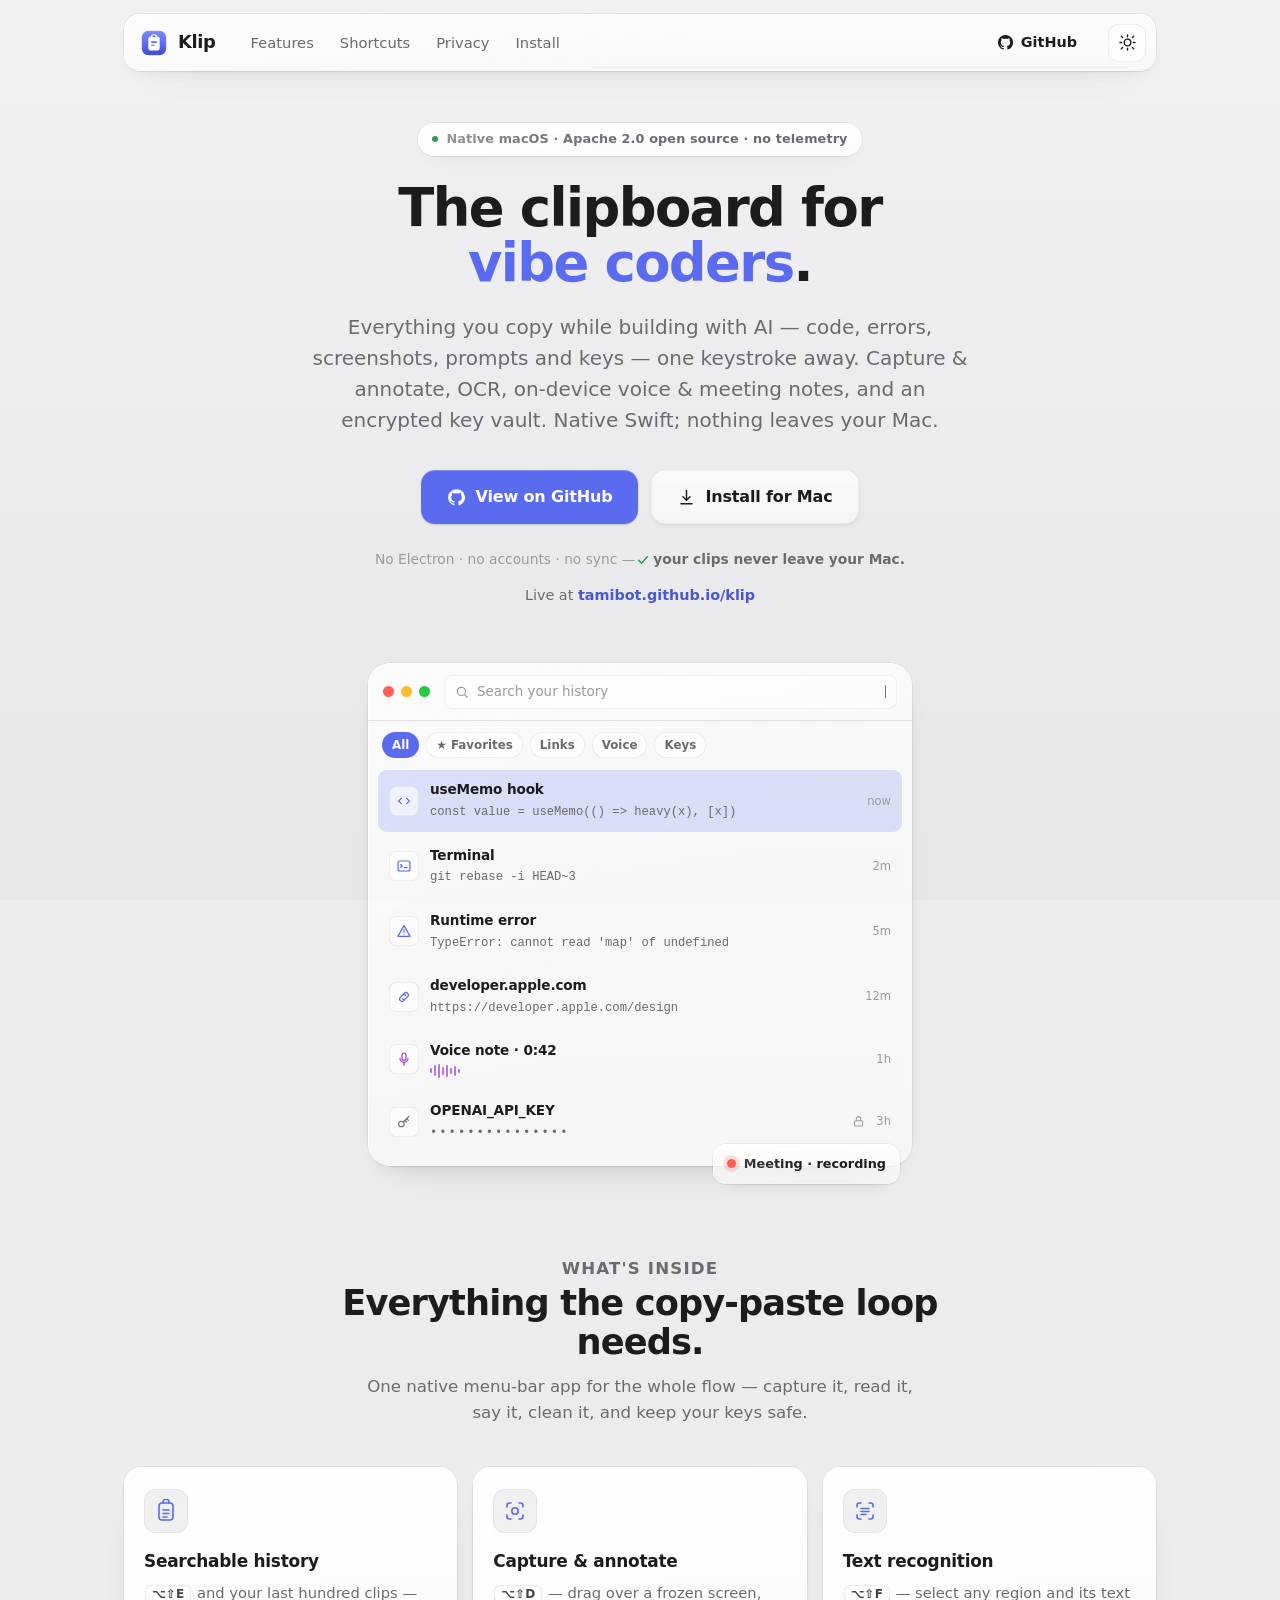
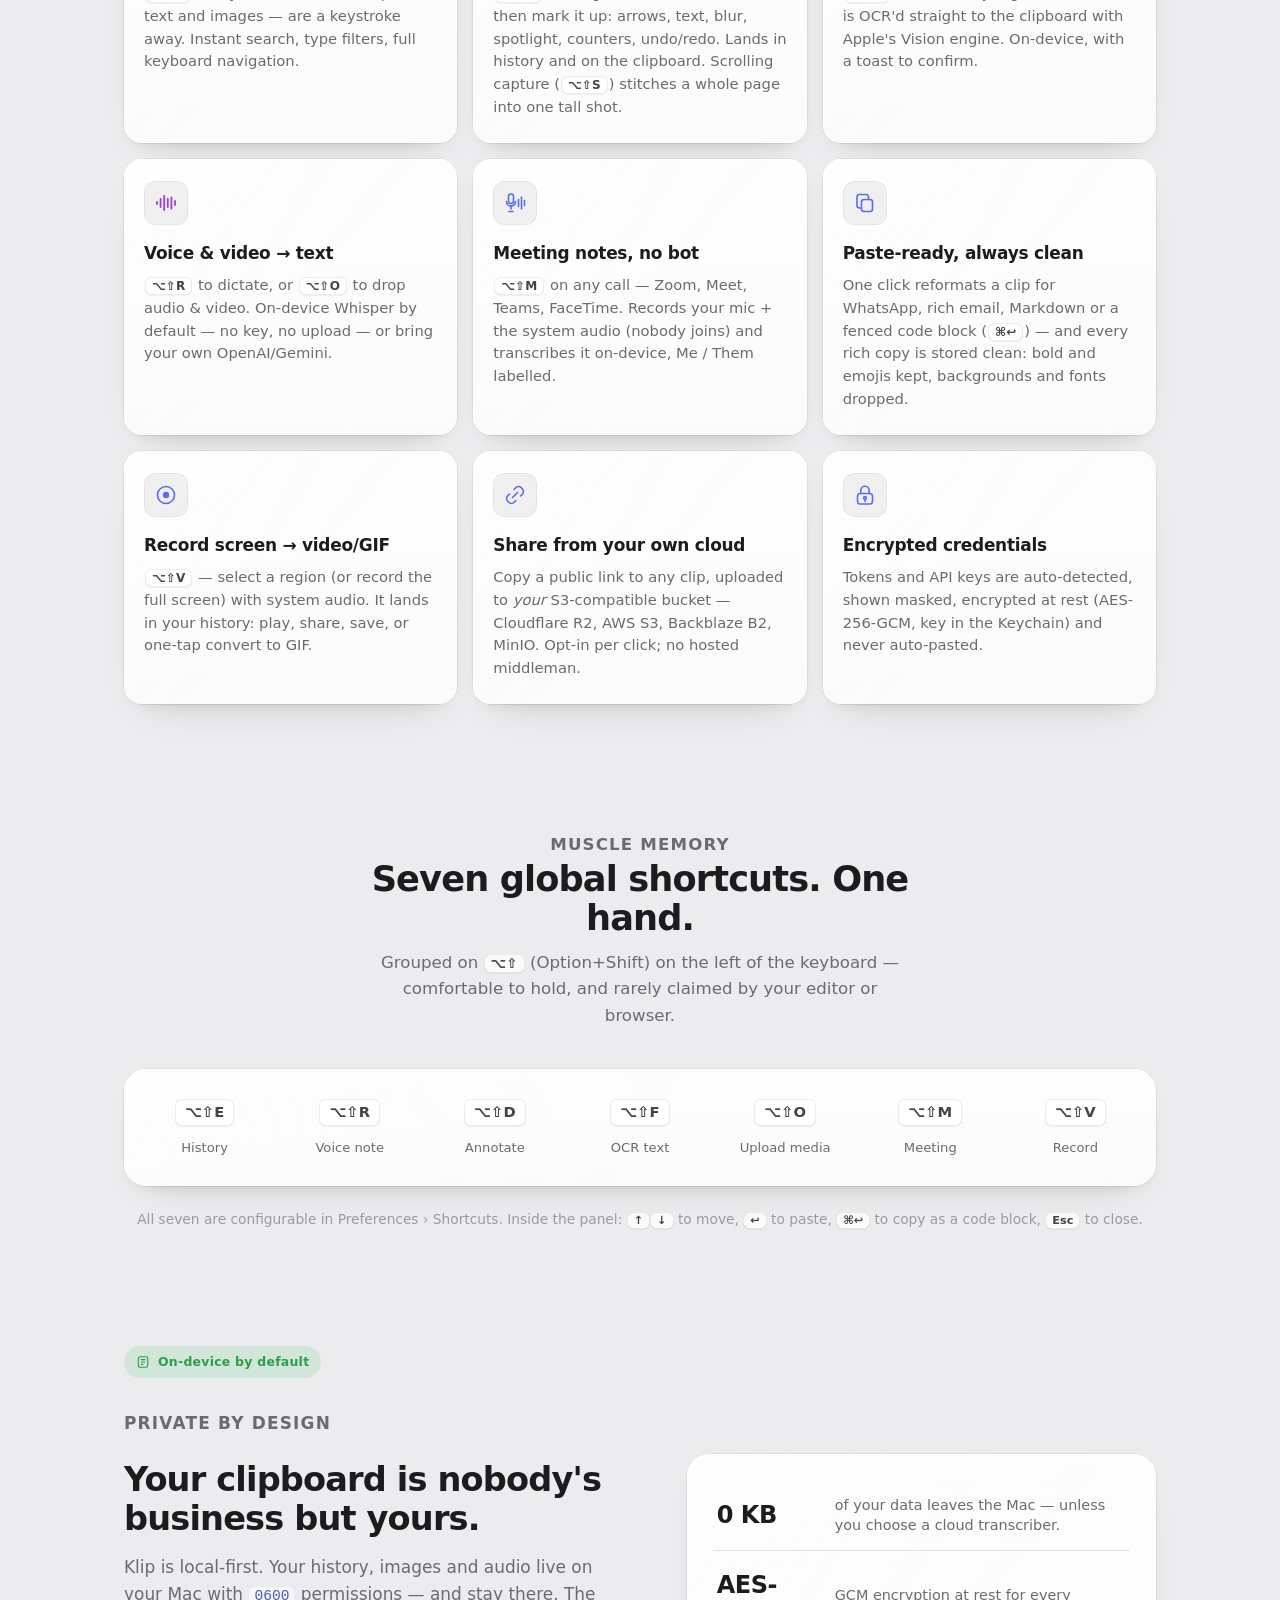
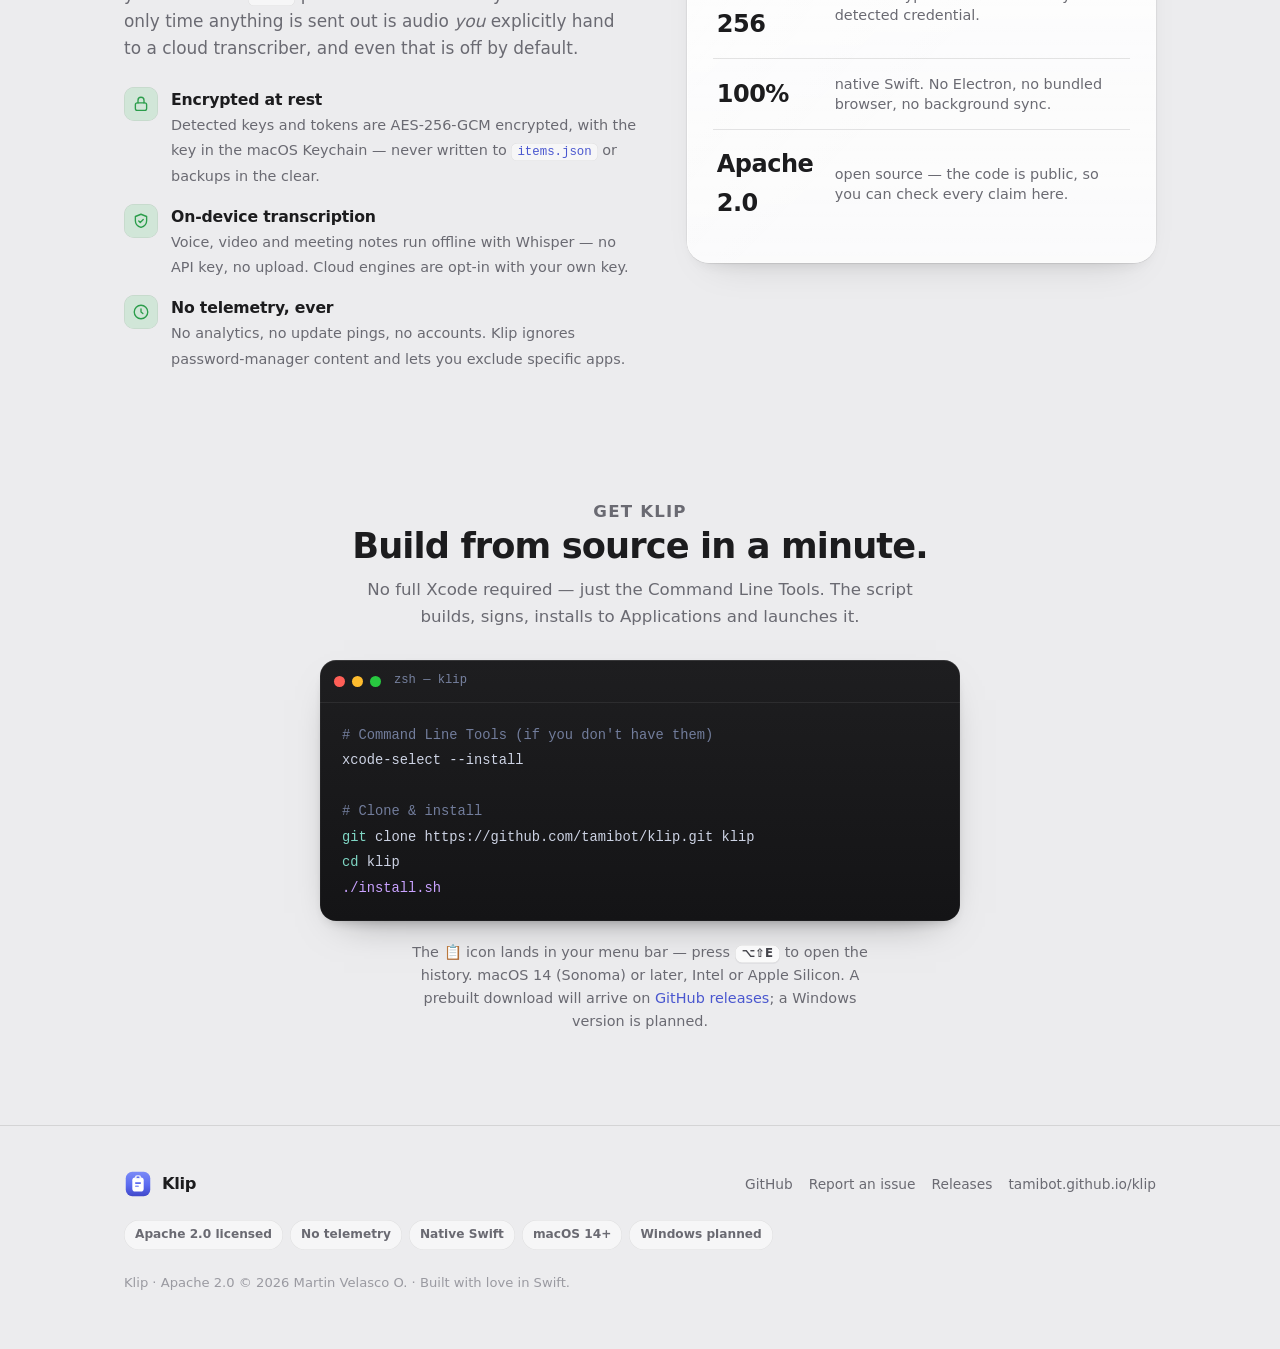
==== docs/index.html @ 6e966808 "feat(capture): recordings live in history with system audio, full-screen mode, scrolling capture, sh" ====
<!doctype html>
<html lang="en">
<head>
<meta charset="utf-8">
<meta name="viewport" content="width=device-width, initial-scale=1">
<script>document.documentElement.classList.add('js')</script>
<title>Klip — clipboard manager for vibe coders</title>
<meta name="description" content="Klip is a tiny, fast, native Mac clipboard manager with screen capture + annotation, OCR, on-device voice & meeting notes, and an encrypted credential vault. Free & open source. Nothing leaves your Mac.">
<link rel="canonical" href="https://tamibot.github.io/klip/">
<meta name="theme-color" content="#f4f5fb" media="(prefers-color-scheme: light)">
<meta name="theme-color" content="#0a0c12" media="(prefers-color-scheme: dark)">
<meta name="color-scheme" content="light dark">
<meta property="og:title" content="Klip — clipboard manager for vibe coders">
<meta property="og:description" content="A tiny, fast, native Mac clipboard manager with capture + annotation, OCR, on-device voice & meeting notes, and encrypted credentials. Free & open source.">
<meta property="og:type" content="website">
<meta property="og:url" content="https://tamibot.github.io/klip/">
<meta property="og:image" content="https://tamibot.github.io/klip/og.png">
<meta property="og:image:width" content="1200">
<meta property="og:image:height" content="630">
<meta name="twitter:card" content="summary_large_image">
<meta name="twitter:title" content="Klip — clipboard manager for vibe coders">
<meta name="twitter:description" content="A tiny, fast, native Mac clipboard manager with capture + annotation, OCR, on-device voice & meeting notes, and encrypted credentials. Free & open source.">
<meta name="twitter:image" content="https://tamibot.github.io/klip/og.png">
<link rel="icon" href="favicon.svg" type="image/svg+xml">
<style>
  /* ============================================================
     Klip — landing page
     System fonts only. Self-contained. Light + dark, first-class.
     Glass follows the app's real recipe (Sources/Klip/Glass.swift):
     defined at the RIM (two-stroke concentric), light materials
     darken / dark lighten, specular sheen from the top-left ≈ -60deg.
     ============================================================ */

  /* ---- Design tokens: light (default) ---- */
  :root{
    color-scheme: light;
    --sans: -apple-system, BlinkMacSystemFont, "SF Pro Text", "SF Pro", system-ui, "Segoe UI", Roboto, Helvetica, Arial, sans-serif;
    --display: -apple-system, BlinkMacSystemFont, "SF Pro Display", "SF Pro", system-ui, sans-serif;
    --mono: ui-monospace, "SF Mono", SFMono-Regular, Menlo, Consolas, monospace;

    /* Neutral macOS-window surfaces. Indigo is an ACCENT ONLY. */
    --ink:      #1c1c1e;
    --ink-2:    #3a3a3e;
    --muted:    #6a6a72;
    --faint:    #9a9aa1;
    --accent:   #5b6bf0;              /* brand indigo — primary accent */
    --accent-strong:#4b59d6;          /* button/hover, darker indigo */
    --accent-ink:#4a57cf;             /* indigo for link text on light */
    --voice:    #9b3fd0;              /* purple — VOICE ONLY */
    --ok:       #2b9d4b;              /* green — PRIVACY ONLY (AA on light) */
    --ok-fill:  #34c759;

    --bg-base:  #ececee;              /* cool neutral gray, not lavender */
    --bg-wash:  linear-gradient(180deg, #f1f1f3 0%, #e6e6e9 100%);

    --hairline: rgba(0,0,0,.10);
    --card:     rgba(255,255,255,.55);

    /* glass recipe (light material DARKENS) — neutral, restrained */
    --glass-fill: linear-gradient(180deg, rgba(255,255,255,.72), rgba(255,255,255,.5));
    --glass-fill-solid: linear-gradient(180deg, rgba(255,255,255,.9), rgba(255,255,255,.78));
    --glass-filter: saturate(1.35) blur(20px);
    --glass-sheen: linear-gradient(135deg, rgba(255,255,255,.4) 0%, rgba(255,255,255,.08) 28%, rgba(255,255,255,0) 55%);
    --rim:
      inset 1px 1px 0 rgba(255,255,255,.7),          /* specular, bright top-left */
      inset 0 0 0 .5px rgba(255,255,255,.28),         /* inner ring */
      0 0 0 .5px rgba(0,0,0,.10);                     /* outer contour */
    --glass-shadow:
      0 1px 2px rgba(0,0,0,.04),
      0 8px 20px -12px rgba(0,0,0,.15),
      0 20px 40px -26px rgba(0,0,0,.18);

    --kbd-bg: rgba(255,255,255,.72);
    --kbd-line: rgba(0,0,0,.14);
    --kbd-ink: #43434a;
  }

  /* ---- Dark: auto (no manual choice) ---- */
  @media (prefers-color-scheme: dark){
    :root:not([data-theme]){
      color-scheme: dark;
      --ink:#f2f2f4; --ink-2:#d2d2d8; --muted:#9a9aa2; --faint:#6a6a72;
      --accent:#5b6bf0; --accent-strong:#6d7cf5; --accent-ink:#8b96f6;
      --voice:#c07ce6; --ok:#34c759; --ok-fill:#34c759;
      --bg-base:#1c1c1e;
      --bg-wash: linear-gradient(180deg, #202022 0%, #171719 100%);
      --hairline: rgba(255,255,255,.12);
      --card: rgba(255,255,255,.06);
      --glass-fill: linear-gradient(180deg, rgba(58,58,62,.64), rgba(44,44,48,.54));
      --glass-fill-solid: linear-gradient(180deg, rgba(50,50,54,.92), rgba(42,42,46,.86));
      --glass-filter: saturate(1.5) blur(20px);
      --glass-sheen: linear-gradient(135deg, rgba(255,255,255,.12) 0%, rgba(255,255,255,.03) 30%, rgba(255,255,255,0) 55%);
      --rim:
        inset 1px 1px 0 rgba(255,255,255,.14),
        inset 0 0 0 .5px rgba(255,255,255,.05),
        0 0 0 .5px rgba(0,0,0,.7);
      --glass-shadow:
        0 1px 2px rgba(0,0,0,.35),
        0 10px 26px -14px rgba(0,0,0,.5),
        0 24px 50px -32px rgba(0,0,0,.55);
      --kbd-bg: rgba(255,255,255,.1);
      --kbd-line: rgba(255,255,255,.16);
      --kbd-ink: #dcdce2;
    }
  }

  /* ---- Dark: manual (wins over anything) ---- */
  :root[data-theme="dark"]{
    color-scheme: dark;
    --ink:#f2f2f4; --ink-2:#d2d2d8; --muted:#9a9aa2; --faint:#6a6a72;
    --accent:#5b6bf0; --accent-strong:#6d7cf5; --accent-ink:#8b96f6;
    --voice:#c07ce6; --ok:#34c759; --ok-fill:#34c759;
    --bg-base:#1c1c1e;
    --bg-wash: linear-gradient(180deg, #202022 0%, #171719 100%);
    --hairline: rgba(255,255,255,.12);
    --card: rgba(255,255,255,.06);
    --glass-fill: linear-gradient(180deg, rgba(58,58,62,.64), rgba(44,44,48,.54));
    --glass-fill-solid: linear-gradient(180deg, rgba(50,50,54,.92), rgba(42,42,46,.86));
    --glass-filter: saturate(1.5) blur(20px);
    --glass-sheen: linear-gradient(135deg, rgba(255,255,255,.12) 0%, rgba(255,255,255,.03) 30%, rgba(255,255,255,0) 55%);
    --rim:
      inset 1px 1px 0 rgba(255,255,255,.14),
      inset 0 0 0 .5px rgba(255,255,255,.05),
      0 0 0 .5px rgba(0,0,0,.7);
    --glass-shadow:
      0 1px 2px rgba(0,0,0,.35),
      0 10px 26px -14px rgba(0,0,0,.5),
      0 24px 50px -32px rgba(0,0,0,.55);
    --kbd-bg: rgba(255,255,255,.1);
    --kbd-line: rgba(255,255,255,.16);
    --kbd-ink: #dcdce2;
  }

  /* Accessibility floors: match the app's opaque fallback (neutral) */
  @media (prefers-reduced-transparency: reduce){
    :root{ --glass-fill:#e4e5e7; --glass-fill-solid:#e4e5e7; --glass-filter:none; }
    :root[data-theme="dark"]{ --glass-fill:#2a2a2c; --glass-fill-solid:#2a2a2c; --glass-filter:none; }
  }
  @media (prefers-reduced-transparency: reduce) and (prefers-color-scheme: dark){
    :root:not([data-theme]){ --glass-fill:#2a2a2c; --glass-fill-solid:#2a2a2c; --glass-filter:none; }
  }

  *,*::before,*::after{ box-sizing:border-box }
  html{ -webkit-text-size-adjust:100%; scroll-behavior:smooth }
  @media (prefers-reduced-motion: reduce){ html{ scroll-behavior:auto } }

  body{
    margin:0;
    font-family:var(--sans);
    color:var(--ink);
    background:var(--bg-base);
    line-height:1.6;
    -webkit-font-smoothing:antialiased;
    text-rendering:optimizeLegibility;
    overflow-x:hidden;
  }
  body::before{
    content:""; position:fixed; inset:0; z-index:-1;
    background:var(--bg-wash); background-color:var(--bg-base);
    pointer-events:none;
  }

  a{ color:var(--accent-ink); text-decoration:none }
  a:hover{ text-decoration:underline; text-underline-offset:3px }
  :focus-visible{ outline:2.5px solid var(--accent); outline-offset:3px; border-radius:8px }
  img,svg{ max-width:100% }

  .wrap{ width:100%; max-width:1080px; margin-inline:auto; padding-inline:24px }

  /* Reusable glass surface — the rim carries the look, not the blur */
  .glass{
    position:relative;
    background:var(--glass-fill);
    -webkit-backdrop-filter:var(--glass-filter);
    backdrop-filter:var(--glass-filter);
    box-shadow:var(--rim), var(--glass-shadow);
    border-radius:20px;
    isolation:isolate;
  }
  .glass::before{  /* specular sheen: directional, edge-weighted — not a flat veil */
    content:""; position:absolute; inset:0; border-radius:inherit;
    background:var(--glass-sheen);
    pointer-events:none; z-index:0;
  }
  .glass > *{ position:relative; z-index:1 }
  /* Content-layer surfaces: same rim + sheen, but no live blur.
     Glass is the navigation layer; cards on the page background don't
     need (or want) a stack of backdrop-filters. Keeps scroll smooth. */
  .glass--flat{ -webkit-backdrop-filter:none; backdrop-filter:none; background:var(--glass-fill-solid) }

  kbd{
    font-family:var(--sans); font-size:.82em; font-weight:600; line-height:1;
    display:inline-flex; align-items:center; gap:1px;
    padding:3px 7px; border-radius:7px; white-space:nowrap;
    color:var(--kbd-ink);
    background:var(--kbd-bg);
    box-shadow: inset 0 0 0 .5px var(--kbd-line), inset 0 1px 0 rgba(255,255,255,.5), 0 1px 1px rgba(16,20,50,.06);
  }
  :root[data-theme="dark"] kbd, .glass--dark kbd{ box-shadow: inset 0 0 0 .5px var(--kbd-line), inset 0 1px 0 rgba(255,255,255,.08) }
  code{
    font-family:var(--mono); font-size:.86em;
    background:var(--card); padding:2px 6px; border-radius:6px;
    box-shadow:inset 0 0 0 .5px var(--hairline); color:var(--accent-ink);
    overflow-wrap:anywhere;
  }

  /* ---------- Nav ---------- */
  .nav-shell{ position:sticky; top:0; z-index:50; padding:14px 0 0 }
  .nav{
    display:flex; align-items:center; gap:18px;
    padding:9px 10px 9px 16px; border-radius:16px;
  }
  .brand{ display:flex; align-items:center; gap:10px; font-family:var(--display);
    font-weight:700; font-size:1.12rem; letter-spacing:-.02em; color:var(--ink) }
  .brand:hover{ text-decoration:none }
  .brand .mark{ width:28px; height:28px; flex:0 0 auto; border-radius:8px; display:block }
  .nav .links{ display:flex; align-items:center; gap:4px; margin-left:6px }
  .nav .links a{ color:var(--muted); font-weight:500; font-size:.92rem; padding:7px 11px; border-radius:9px }
  .nav .links a:hover{ color:var(--ink); background:var(--card); text-decoration:none }
  .nav .spacer{ flex:1 }
  .nav .ghost{
    display:inline-flex; align-items:center; gap:7px;
    color:var(--ink); font-weight:600; font-size:.9rem; padding:8px 13px; border-radius:11px;
  }
  .nav .ghost:hover{ background:var(--card); text-decoration:none }
  .nav .ghost svg{ width:17px; height:17px }
  .tt{
    width:38px; height:38px; flex:0 0 auto; display:inline-grid; place-items:center;
    border-radius:11px; border:none; cursor:pointer; color:var(--ink);
    background:var(--card); box-shadow:inset 0 0 0 .5px var(--hairline);
    transition:transform .15s ease, background .2s ease;
  }
  .tt:hover{ transform:translateY(-1px) }
  .tt:active{ transform:scale(.94) }
  .tt svg{ width:19px; height:19px }
  .tt .moon{ display:none }
  :root[data-theme="dark"] .tt .sun{ display:none }
  :root[data-theme="dark"] .tt .moon{ display:block }
  @media (prefers-color-scheme: dark){
    :root:not([data-theme]) .tt .sun{ display:none }
    :root:not([data-theme]) .tt .moon{ display:block }
  }
  @media (max-width:860px){ .nav .links{ display:none } }
  @media (max-width:520px){ .nav .ghost .lbl{ display:none } }

  /* ---------- Hero ---------- */
  .hero{ padding:52px 0 20px; text-align:center }
  .eyebrow{
    display:inline-flex; align-items:center; gap:8px;
    font-size:.8rem; font-weight:600; letter-spacing:.01em; color:var(--muted);
    padding:6px 14px; border-radius:999px; margin:0 0 24px;
  }
  .eyebrow .dot{ width:6px; height:6px; border-radius:50%; background:var(--ok) }
  .hero h1{
    font-family:var(--display);
    font-size:clamp(2.05rem, 5vw, 3.3rem);
    line-height:1.05; letter-spacing:-.03em; margin:0 auto; max-width:16ch;
    font-weight:700; color:var(--ink);
  }
  .hero h1 .grad{ color:var(--accent) }
  .hero .sub{
    color:var(--muted); font-size:clamp(1.05rem,1.7vw,1.25rem); line-height:1.55;
    max-width:52ch; margin:22px auto 0;
  }
  .cta-row{ display:flex; flex-wrap:wrap; gap:13px; justify-content:center; margin-top:34px }
  .btn{
    display:inline-flex; align-items:center; gap:9px;
    font-size:1rem; font-weight:600; letter-spacing:-.01em;
    padding:14px 26px; border-radius:14px; cursor:pointer; border:none;
    transition:transform .16s cubic-bezier(.2,.7,.2,1), box-shadow .2s ease, filter .2s ease;
  }
  .btn svg{ width:19px; height:19px }
  .btn-primary{
    color:#fff;
    background:var(--accent);
    box-shadow: inset 0 1px 0 rgba(255,255,255,.22), 0 1px 2px rgba(0,0,0,.16);
  }
  .btn-primary:hover{ transform:translateY(-1px); text-decoration:none; background:var(--accent-strong) }
  .btn-primary:active{ transform:translateY(0) scale(.985) }
  .btn-secondary{
    color:var(--ink); background:var(--glass-fill);
    -webkit-backdrop-filter:var(--glass-filter); backdrop-filter:var(--glass-filter);
    box-shadow: inset 0 0 0 .5px var(--hairline), inset 0 1px 0 rgba(255,255,255,.5), 0 2px 6px -3px rgba(0,0,0,.2);
  }
  .btn-secondary:hover{ transform:translateY(-2px); text-decoration:none }
  .btn-secondary:active{ transform:translateY(0) scale(.985) }
  .hero .trust{ margin:24px 0 0; font-size:.86rem; color:var(--faint) }
  .hero .trust b{ color:var(--muted); font-weight:600 }
  .tick{ width:14px; height:14px; color:var(--ok); vertical-align:-3px; margin:0 3px 0 1px }
  .hero .site{ display:block; margin-top:14px; font-size:.9rem; color:var(--muted) }
  .hero .site a{ font-weight:600 }

  /* ---------- Hero mockup (glass Klip window) ---------- */
  .stage{ position:relative; margin:56px auto 0; max-width:560px; padding-inline:8px; perspective:1600px }
  .mockup{ border-radius:22px; padding:0; overflow:hidden; text-align:left }
  .mk-bar{
    display:flex; align-items:center; gap:8px; padding:12px 15px 11px;
    border-bottom:.5px solid var(--hairline);
  }
  .mk-dots{ display:flex; gap:7px }
  .mk-dots i{ width:11px; height:11px; border-radius:50%; display:block }
  .mk-dots i:nth-child(1){ background:#ff5f57 } .mk-dots i:nth-child(2){ background:#febc2e } .mk-dots i:nth-child(3){ background:#28c840 }
  .mk-search{
    flex:1; display:flex; align-items:center; gap:8px; margin-left:6px;
    background:var(--card); border-radius:9px; padding:6px 11px;
    box-shadow:inset 0 0 0 .5px var(--hairline); color:var(--faint); font-size:.84rem;
  }
  .mk-search svg{ width:14px; height:14px; flex:0 0 auto; color:var(--faint) }
  .mk-caret{ width:1.5px; height:13px; margin-left:auto; background:var(--accent); border-radius:1px; animation:blink 1.1s steps(1) infinite }
  @keyframes blink{ 50%{ opacity:0 } }
  @media (prefers-reduced-motion: reduce){ .mk-caret{ animation:none } }
  .mk-chips{ display:flex; gap:7px; padding:11px 14px 3px; flex-wrap:wrap }
  .chip{
    font-size:.74rem; font-weight:600; padding:4px 10px; border-radius:999px;
    color:var(--muted); background:var(--card); box-shadow:inset 0 0 0 .5px var(--hairline);
  }
  .chip.on{ color:#fff; background:var(--accent); box-shadow:none }
  .chip.star{ color:var(--muted) }
  .mk-list{ padding:9px 10px 14px; display:flex; flex-direction:column; gap:4px }
  .row{
    display:flex; align-items:center; gap:11px; padding:9px 11px; border-radius:9px;
    color:var(--ink);
  }
  .row .ic{ width:30px; height:30px; flex:0 0 auto; border-radius:8px; display:grid; place-items:center;
    background:var(--card); box-shadow:inset 0 0 0 .5px var(--hairline); color:var(--accent) }
  .row .ic svg{ width:16px; height:16px }
  .row .tx{ flex:1; min-width:0; display:flex; flex-direction:column; gap:2px }
  .row .t1{ display:block; font-size:.85rem; font-weight:600; letter-spacing:-.01em; white-space:nowrap; overflow:hidden; text-overflow:ellipsis }
  .row .t2{ display:block; font-size:.76rem; color:var(--muted); font-family:var(--mono); white-space:nowrap; overflow:hidden; text-overflow:ellipsis }
  .row .time{ font-size:.72rem; color:var(--faint); flex:0 0 auto; font-variant-numeric:tabular-nums }
  /* Real app selects a row with a ~20% accent TINT + normal text (HistoryView: accentColor.opacity(0.20)),
     not a solid fill — the solid-accent/white-text treatment is the selected CHIP, not the row. */
  .row.sel{ background:color-mix(in srgb, var(--accent) 18%, transparent); box-shadow:none }
  .row.voice .ic{ color:var(--voice) }          /* purple = voice only */
  .row.voice .wave{ color:var(--voice) }
  .row.cred .ic{ color:var(--muted) }            /* credential row is muted */
  .row .wave{ display:flex; align-items:center; gap:2px; height:14px }
  .row .wave i{ width:2px; border-radius:1px; background:currentColor; opacity:.7 }
  .dots-pw{ letter-spacing:2px; font-family:var(--mono) }
  .lock{ width:13px; height:13px; color:var(--faint) }
  .float{
    position:absolute; right:20px; bottom:-18px; z-index:3;
    display:flex; align-items:center; gap:8px; padding:10px 14px; border-radius:13px;
    font-size:.8rem; font-weight:600; color:var(--ink);
  }
  .float .rec{ width:9px; height:9px; border-radius:50%; background:#ff5f57; box-shadow:0 0 0 4px rgba(255,95,87,.2) }
  @media (max-width:600px){ .float{ right:12px; bottom:-16px; font-size:.76rem } }

  /* ---------- Section scaffolding ---------- */
  section{ padding:58px 0 }
  .sec-head{ text-align:center; max-width:640px; margin:0 auto 40px }
  .sec-kicker{ font-size:.76rem; font-weight:700; letter-spacing:.07em; text-transform:uppercase; color:var(--accent); margin:0 0 10px }
  .sec-head h2{ font-family:var(--display); font-size:clamp(1.6rem,3.2vw,2.2rem); line-height:1.12; letter-spacing:-.025em; margin:0; font-weight:700; color:var(--ink) }
  .sec-head p{ color:var(--muted); font-size:1.04rem; margin:12px auto 0; max-width:52ch }

  /* ---------- Feature grid ---------- */
  .grid{ display:grid; grid-template-columns:repeat(3,1fr); gap:16px }
  @media (max-width:940px){ .grid{ grid-template-columns:repeat(2,1fr) } }
  @media (max-width:520px){ .grid{ grid-template-columns:1fr } }
  .feat{ padding:22px 20px 24px; border-radius:18px; transition:transform .22s cubic-bezier(.2,.7,.2,1) }
  .feat:hover{ transform:translateY(-4px) }
  .feat .tile{
    width:44px; height:44px; border-radius:12px; display:grid; place-items:center; margin-bottom:15px;
    color:var(--accent);                                   /* indigo glyph */
    background:color-mix(in srgb, var(--ink) 6%, transparent);   /* neutral gray tile */
    box-shadow: inset 0 0 0 .5px var(--hairline);
  }
  .feat .tile.voice{ color:var(--voice) }                  /* purple = voice only */
  .feat .tile svg{ width:24px; height:24px }
  .feat h3{ font-size:1.06rem; font-weight:650; letter-spacing:-.015em; margin:0 0 7px }
  .feat p{ margin:0; color:var(--muted); font-size:.92rem; line-height:1.55 }
  .feat p kbd{ margin:0 1px }

  /* ---------- Shortcuts strip ---------- */
  .shortcuts .panel{ padding:12px; border-radius:22px }
  .sc-grid{ display:grid; grid-template-columns:repeat(7,1fr); gap:8px }
  @media (max-width:820px){ .sc-grid{ grid-template-columns:repeat(3,1fr) } }
  @media (max-width:460px){ .sc-grid{ grid-template-columns:repeat(2,1fr) } }
  .sc{
    text-align:center; padding:18px 10px 16px; border-radius:15px;
    transition:background .2s ease, transform .18s ease;
  }
  .sc:hover{ background:var(--card); transform:translateY(-2px) }
  .sc .k{ display:inline-block }
  .sc .k kbd{ font-size:.92rem; padding:6px 10px }
  .sc .l{ display:block; margin-top:11px; font-size:.82rem; color:var(--muted); font-weight:500 }
  .sc-note{ text-align:center; margin:22px auto 0; font-size:.86rem; color:var(--faint) }

  /* ---------- Privacy ---------- */
  .privacy{ position:relative }
  .priv-wrap{ display:grid; grid-template-columns:1.05fr .95fr; gap:44px; align-items:center }
  @media (max-width:860px){ .priv-wrap{ grid-template-columns:1fr; gap:32px } }
  .priv-copy h2{ font-family:var(--display); font-size:clamp(1.55rem,3.1vw,2.1rem); line-height:1.14; letter-spacing:-.025em; margin:0; font-weight:700; color:var(--ink) }
  .priv-copy .sec-kicker{ text-align:left }
  .priv-copy > p{ color:var(--muted); font-size:1.06rem; margin:16px 0 24px; max-width:46ch }
  .priv-list{ list-style:none; margin:0; padding:0; display:flex; flex-direction:column; gap:15px }
  .priv-list li{ display:flex; gap:13px; align-items:flex-start }
  .priv-list .pi{ width:34px; height:34px; flex:0 0 auto; border-radius:10px; display:grid; place-items:center;
    color:var(--ok); background:color-mix(in srgb, var(--ok-fill) 14%, transparent); box-shadow:inset 0 0 0 .5px var(--hairline) }
  .priv-list .pi svg{ width:18px; height:18px }
  .priv-list b{ display:block; font-size:.98rem; letter-spacing:-.01em; color:var(--ink) }
  .priv-list span{ font-size:.9rem; color:var(--muted) }
  .priv-card{ padding:26px; border-radius:22px }
  .priv-stat{ display:flex; align-items:center; gap:14px; padding:15px 4px; }
  .priv-stat + .priv-stat{ border-top:.5px solid var(--hairline) }
  .priv-stat .n{ font-family:var(--display); font-size:1.5rem; font-weight:700; letter-spacing:-.02em; color:var(--ink); min-width:104px; }
  .priv-stat .d{ font-size:.9rem; color:var(--muted); line-height:1.4 }
  .badge-ondevice{ display:inline-flex; align-items:center; gap:8px; margin-bottom:16px;
    font-size:.78rem; font-weight:700; letter-spacing:.02em; color:var(--ok);
    padding:6px 12px; border-radius:999px; background:color-mix(in srgb, var(--ok-fill) 14%, transparent) }
  .badge-ondevice svg{ width:14px; height:14px }

  /* ---------- Install ---------- */
  .install .sec-head{ margin-bottom:30px }
  .term{ max-width:640px; margin:0 auto; border-radius:16px; overflow:hidden;
    background:linear-gradient(180deg, #1e1e20, #141416);
    box-shadow: inset 0 0 0 .5px rgba(255,255,255,.08), inset 0 1px 0 rgba(255,255,255,.08), 0 16px 40px -24px rgba(0,0,0,.5), 0 6px 16px -10px rgba(0,0,0,.4); }
  .term-bar{ display:flex; align-items:center; gap:7px; padding:11px 14px; border-bottom:.5px solid rgba(255,255,255,.07) }
  .term-bar i{ width:11px; height:11px; border-radius:50% }
  .term-bar i:nth-child(1){ background:#ff5f57 } .term-bar i:nth-child(2){ background:#febc2e } .term-bar i:nth-child(3){ background:#28c840 }
  .term-bar span{ margin-left:6px; font-family:var(--mono); font-size:.76rem; color:#7782a0 }
  .term pre{ margin:0; padding:20px 22px; overflow-x:auto; font-family:var(--mono); font-size:.86rem; line-height:1.85; color:#cdd3e4 }
  .term .c{ color:#727d9c } .term .g{ color:#7fd6c4 } .term .p{ color:#c9a2ff }
  .install .note{ text-align:center; color:var(--muted); font-size:.9rem; margin:20px auto 0; max-width:52ch }

  /* ---------- Footer ---------- */
  footer{ margin-top:34px; padding:44px 0; border-top:.5px solid var(--hairline) }
  .foot{ display:flex; flex-wrap:wrap; align-items:center; gap:18px 26px; justify-content:space-between }
  .foot .brand{ font-size:1.02rem }
  .foot-meta{ display:flex; flex-wrap:wrap; gap:8px 16px; font-size:.86rem; color:var(--muted); align-items:center }
  .foot-meta a{ color:var(--muted); font-weight:500 }
  .foot-meta a:hover{ color:var(--ink) }
  .foot-tags{ display:flex; flex-wrap:wrap; gap:7px; margin-top:22px }
  .tag{ font-size:.76rem; font-weight:600; color:var(--muted); padding:5px 11px; border-radius:999px;
    background:var(--card); box-shadow:inset 0 0 0 .5px var(--hairline) }
  .copyright{ margin-top:22px; font-size:.82rem; color:var(--faint) }

  /* ---------- Load / scroll reveal ---------- */
  .js .reveal{ opacity:0; transform:translateY(18px); transition:opacity .7s cubic-bezier(.2,.7,.2,1), transform .7s cubic-bezier(.2,.7,.2,1) }
  .js .reveal.in{ opacity:1; transform:none }
  .hero .eyebrow, .hero h1, .hero .sub, .hero .cta-row, .hero .trust, .hero .site, .stage{
    animation:rise .8s cubic-bezier(.2,.7,.2,1) both;
  }
  .hero h1{ animation-delay:.05s } .hero .sub{ animation-delay:.12s }
  .hero .cta-row{ animation-delay:.19s } .hero .trust{ animation-delay:.24s }
  .hero .site{ animation-delay:.27s } .stage{ animation-delay:.30s }
  @keyframes rise{ from{ opacity:0; transform:translateY(20px) } to{ opacity:1; transform:none } }
  @media (prefers-reduced-motion: reduce){
    .js .reveal{ opacity:1; transform:none; transition:none }
    .hero .eyebrow,.hero h1,.hero .sub,.hero .cta-row,.hero .trust,.hero .site,.stage{ animation:none }
    .feat:hover,.sc:hover,.btn:hover,.tt:hover{ transform:none }
  }
</style>
</head>
<body>

<div class="nav-shell">
  <div class="wrap">
    <nav class="nav glass" aria-label="Primary">
      <a class="brand" href="#top" aria-label="Klip home">
        <svg class="mark" viewBox="0 0 32 32" xmlns="http://www.w3.org/2000/svg" aria-hidden="true" focusable="false">
          <defs>
            <linearGradient id="mk" x1="16" y1="2" x2="16" y2="30" gradientUnits="userSpaceOnUse">
              <stop offset="0" stop-color="#7A8AF7"/><stop offset="0.55" stop-color="#5B6BF0"/><stop offset="1" stop-color="#4048C9"/>
            </linearGradient>
          </defs>
          <rect x="2" y="2" width="28" height="28" rx="7.5" fill="url(#mk)"/>
          <rect x="2" y="2" width="28" height="28" rx="7.5" fill="none" stroke="#fff" stroke-opacity=".22" stroke-width="1"/>
          <rect x="9.5" y="8.5" width="13" height="16" rx="3.2" fill="#fff"/>
          <rect x="12.5" y="6" width="7" height="4.6" rx="2.3" fill="#EDEFFA"/>
          <rect x="14.2" y="7.4" width="3.6" height="1.7" rx="0.85" fill="#5B6BF0"/>
          <rect x="12.5" y="14" width="7" height="1.9" rx="0.95" fill="#5B6BF0"/>
          <rect x="12.5" y="17.6" width="4.6" height="1.9" rx="0.95" fill="#8A95F3"/>
        </svg>
        Klip
      </a>
      <span class="links">
        <a href="#features">Features</a>
        <a href="#shortcuts">Shortcuts</a>
        <a href="#privacy">Privacy</a>
        <a href="#install">Install</a>
      </span>
      <span class="spacer"></span>
      <a class="ghost" href="https://github.com/tamibot/klip" rel="noopener">
        <svg viewBox="0 0 24 24" fill="currentColor" aria-hidden="true"><path d="M12 1.5A10.5 10.5 0 0 0 8.68 22c.52.1.71-.23.71-.5v-1.9c-2.9.64-3.52-1.24-3.52-1.24-.47-1.2-1.16-1.52-1.16-1.52-.95-.65.07-.64.07-.64 1.05.08 1.6 1.08 1.6 1.08.93 1.6 2.45 1.14 3.05.87.09-.68.36-1.14.66-1.4-2.32-.26-4.76-1.16-4.76-5.16 0-1.14.41-2.07 1.08-2.8-.11-.27-.47-1.33.1-2.78 0 0 .88-.28 2.88 1.07a10 10 0 0 1 5.24 0c2-1.35 2.88-1.07 2.88-1.07.57 1.45.21 2.51.1 2.78.67.73 1.08 1.66 1.08 2.8 0 4-2.45 4.9-4.78 5.16.38.32.71.95.71 1.92v2.85c0 .28.19.61.72.5A10.5 10.5 0 0 0 12 1.5Z"/></svg>
        <span class="lbl">GitHub</span>
      </a>
      <button class="tt" id="themeToggle" type="button" aria-label="Toggle color theme">
        <svg class="sun" viewBox="0 0 24 24" fill="none" stroke="currentColor" stroke-width="1.7" stroke-linecap="round" aria-hidden="true"><circle cx="12" cy="12" r="4.2"/><path d="M12 2.5v2.2M12 19.3v2.2M4.2 4.2l1.6 1.6M18.2 18.2l1.6 1.6M2.5 12h2.2M19.3 12h2.2M4.2 19.8l1.6-1.6M18.2 5.8l1.6-1.6"/></svg>
        <svg class="moon" viewBox="0 0 24 24" fill="none" stroke="currentColor" stroke-width="1.7" stroke-linecap="round" stroke-linejoin="round" aria-hidden="true"><path d="M20 14.2A8.2 8.2 0 0 1 9.8 4 8.4 8.4 0 1 0 20 14.2Z"/></svg>
      </button>
    </nav>
  </div>
</div>

<main id="top">

  <!-- ============ HERO ============ -->
  <header class="hero">
    <div class="wrap">
      <span class="eyebrow glass glass--flat"><span class="dot"></span> Native macOS · Apache 2.0 open source · no telemetry</span>
      <h1>The clipboard for <span class="grad">vibe coders</span>.</h1>
      <p class="sub">Everything you copy while building with AI — code, errors, screenshots, prompts and keys — one keystroke away. Capture &amp; annotate, OCR, on-device voice &amp; meeting notes, and an encrypted key vault. Native Swift; nothing leaves your Mac.</p>
      <div class="cta-row">
        <a class="btn btn-primary" href="https://github.com/tamibot/klip" rel="noopener">
          <svg viewBox="0 0 24 24" fill="currentColor" aria-hidden="true"><path d="M12 1.5A10.5 10.5 0 0 0 8.68 22c.52.1.71-.23.71-.5v-1.9c-2.9.64-3.52-1.24-3.52-1.24-.47-1.2-1.16-1.52-1.16-1.52-.95-.65.07-.64.07-.64 1.05.08 1.6 1.08 1.6 1.08.93 1.6 2.45 1.14 3.05.87.09-.68.36-1.14.66-1.4-2.32-.26-4.76-1.16-4.76-5.16 0-1.14.41-2.07 1.08-2.8-.11-.27-.47-1.33.1-2.78 0 0 .88-.28 2.88 1.07a10 10 0 0 1 5.24 0c2-1.35 2.88-1.07 2.88-1.07.57 1.45.21 2.51.1 2.78.67.73 1.08 1.66 1.08 2.8 0 4-2.45 4.9-4.78 5.16.38.32.71.95.71 1.92v2.85c0 .28.19.61.72.5A10.5 10.5 0 0 0 12 1.5Z"/></svg>
          View on GitHub
        </a>
        <a class="btn btn-secondary" href="#install">
          <svg viewBox="0 0 24 24" fill="none" stroke="currentColor" stroke-width="1.8" stroke-linecap="round" stroke-linejoin="round" aria-hidden="true"><path d="M12 3v12"/><path d="M7.5 11l4.5 4.5 4.5-4.5"/><path d="M5 20h14"/></svg>
          Install for Mac
        </a>
      </div>
      <p class="trust">No Electron · no accounts · no sync —<svg class="tick" viewBox="0 0 24 24" fill="none" stroke="currentColor" stroke-width="2.4" stroke-linecap="round" stroke-linejoin="round" aria-hidden="true"><path d="M4.5 12.5 9.5 17.5 19.5 6.5"/></svg><b>your clips never leave your Mac.</b></p>
      <p class="site">Live at <a href="https://tamibot.github.io/klip/">tamibot.github.io/klip</a></p>

      <!-- Glass Klip window, built in HTML/CSS/SVG -->
      <div class="stage">
        <div class="mockup glass" role="img" aria-label="The Klip window: a search field, type filters (All, Favorites, Links, Voice, Keys), and a list of copied clips — a React hook, a git command, a runtime error, a URL, a voice note, and a masked API key. A floating pill shows a meeting is recording.">
          <div class="mk-bar" aria-hidden="true">
            <div class="mk-dots"><i></i><i></i><i></i></div>
            <div class="mk-search">
              <svg viewBox="0 0 24 24" fill="none" stroke="currentColor" stroke-width="2" stroke-linecap="round"><circle cx="11" cy="11" r="7"/><path d="M16.5 16.5 21 21"/></svg>
              Search your history
              <span class="mk-caret"></span>
            </div>
          </div>
          <div class="mk-chips" aria-hidden="true">
            <span class="chip on">All</span>
            <span class="chip star">★ Favorites</span>
            <span class="chip">Links</span>
            <span class="chip">Voice</span>
            <span class="chip">Keys</span>
          </div>
          <div class="mk-list" aria-hidden="true">
            <div class="row sel">
              <span class="ic"><svg viewBox="0 0 24 24" fill="none" stroke="currentColor" stroke-width="1.8" stroke-linecap="round" stroke-linejoin="round"><path d="M8 8l-4 4 4 4"/><path d="M16 8l4 4-4 4"/></svg></span>
              <span class="tx"><span class="t1">useMemo hook</span><span class="t2">const value = useMemo(() =&gt; heavy(x), [x])</span></span>
              <span class="time">now</span>
            </div>
            <div class="row">
              <span class="ic"><svg viewBox="0 0 24 24" fill="none" stroke="currentColor" stroke-width="1.8" stroke-linecap="round" stroke-linejoin="round"><rect x="3" y="4.5" width="18" height="15" rx="3"/><path d="M7 10l2.5 2L7 14"/><path d="M12.5 14.5h4"/></svg></span>
              <span class="tx"><span class="t1">Terminal</span><span class="t2">git rebase -i HEAD~3</span></span>
              <span class="time">2m</span>
            </div>
            <div class="row">
              <span class="ic"><svg viewBox="0 0 24 24" fill="none" stroke="currentColor" stroke-width="1.8" stroke-linecap="round" stroke-linejoin="round"><path d="M12 4 2.8 20h18.4L12 4Z"/><path d="M12 10v4"/><path d="M12 17v.01"/></svg></span>
              <span class="tx"><span class="t1">Runtime error</span><span class="t2">TypeError: cannot read 'map' of undefined</span></span>
              <span class="time">5m</span>
            </div>
            <div class="row">
              <span class="ic"><svg viewBox="0 0 24 24" fill="none" stroke="currentColor" stroke-width="1.8" stroke-linecap="round" stroke-linejoin="round"><path d="M9.5 14.5a3.5 3.5 0 0 0 5 0l3-3a3.5 3.5 0 0 0-5-5l-1 1"/><path d="M14.5 9.5a3.5 3.5 0 0 0-5 0l-3 3a3.5 3.5 0 0 0 5 5l1-1"/></svg></span>
              <span class="tx"><span class="t1">developer.apple.com</span><span class="t2">https://developer.apple.com/design</span></span>
              <span class="time">12m</span>
            </div>
            <div class="row voice">
              <span class="ic"><svg viewBox="0 0 24 24" fill="none" stroke="currentColor" stroke-width="1.8" stroke-linecap="round" stroke-linejoin="round"><rect x="9" y="3" width="6" height="11" rx="3"/><path d="M6 11a6 6 0 0 0 12 0"/><path d="M12 17v4"/></svg></span>
              <span class="tx"><span class="t1">Voice note · 0:42</span><span class="wave"><i style="height:5px"></i><i style="height:11px"></i><i style="height:14px"></i><i style="height:8px"></i><i style="height:12px"></i><i style="height:6px"></i><i style="height:10px"></i><i style="height:4px"></i></span></span>
              <span class="time">1h</span>
            </div>
            <div class="row cred">
              <span class="ic"><svg viewBox="0 0 24 24" fill="none" stroke="currentColor" stroke-width="1.7" stroke-linecap="round" stroke-linejoin="round"><circle cx="8" cy="15" r="4.2"/><path d="M11 12l8.5-8.5"/><path d="M16 7l2.5 2.5"/><path d="M13.5 9.5 16 12"/></svg></span>
              <span class="tx"><span class="t1">OPENAI_API_KEY</span><span class="t2 dots-pw">•••••••••••••••</span></span>
              <svg class="lock" viewBox="0 0 24 24" fill="none" stroke="currentColor" stroke-width="1.9" stroke-linecap="round" stroke-linejoin="round"><rect x="4.5" y="10.5" width="15" height="10" rx="2.5"/><path d="M8 10.5V7a4 4 0 0 1 8 0v3.5"/></svg>
              <span class="time">3h</span>
            </div>
          </div>
        </div>
        <div class="float glass" aria-hidden="true">
          <span class="rec"></span> Meeting · recording
        </div>
      </div>
    </div>
  </header>

  <!-- ============ FEATURES ============ -->
  <section id="features">
    <div class="wrap">
      <div class="sec-head reveal">
        <p class="sec-kicker">What's inside</p>
        <h2>Everything the copy-paste loop needs.</h2>
        <p>One native menu-bar app for the whole flow — capture it, read it, say it, clean it, and keep your keys safe.</p>
      </div>
      <div class="grid">

        <div class="feat glass glass--flat reveal">
          <div class="tile"><svg viewBox="0 0 24 24" fill="none" stroke="currentColor" stroke-width="1.6" stroke-linecap="round" stroke-linejoin="round" aria-hidden="true"><rect x="5" y="4" width="14" height="17" rx="3"/><path d="M9 4V3.2A2.8 2.8 0 0 1 15 3.2V4"/><path d="M9 11h6"/><path d="M9 14.5h6"/><path d="M9 18h4"/></svg></div>
          <h3>Searchable history</h3>
          <p><kbd>⌥⇧E</kbd> and your last hundred clips — text and images — are a keystroke away. Instant search, type filters, full keyboard navigation.</p>
        </div>

        <div class="feat glass glass--flat reveal">
          <div class="tile"><svg viewBox="0 0 24 24" fill="none" stroke="currentColor" stroke-width="1.6" stroke-linecap="round" stroke-linejoin="round" aria-hidden="true"><path d="M4 8V6.5A2.5 2.5 0 0 1 6.5 4H8"/><path d="M16 4h1.5A2.5 2.5 0 0 1 20 6.5V8"/><path d="M20 16v1.5a2.5 2.5 0 0 1-2.5 2.5H16"/><path d="M8 20H6.5A2.5 2.5 0 0 1 4 17.5V16"/><circle cx="12" cy="12" r="3.2"/></svg></div>
          <h3>Capture &amp; annotate</h3>
          <p><kbd>⌥⇧D</kbd> — drag over a frozen screen, then mark it up: arrows, text, blur, spotlight, counters, undo/redo. Lands in history and on the clipboard. Scrolling capture (<kbd>⌥⇧S</kbd>) stitches a whole page into one tall shot.</p>
        </div>

        <div class="feat glass glass--flat reveal">
          <div class="tile"><svg viewBox="0 0 24 24" fill="none" stroke="currentColor" stroke-width="1.6" stroke-linecap="round" stroke-linejoin="round" aria-hidden="true"><path d="M4 8V6.5A2.5 2.5 0 0 1 6.5 4H8"/><path d="M16 4h1.5A2.5 2.5 0 0 1 20 6.5V8"/><path d="M20 16v1.5a2.5 2.5 0 0 1-2.5 2.5H16"/><path d="M8 20H6.5A2.5 2.5 0 0 1 4 17.5V16"/><path d="M8 9.5h8"/><path d="M8 12.5h8"/><path d="M8 15.5h5"/></svg></div>
          <h3>Text recognition</h3>
          <p><kbd>⌥⇧F</kbd> — select any region and its text is OCR'd straight to the clipboard with Apple's Vision engine. On-device, with a toast to confirm.</p>
        </div>

        <div class="feat glass glass--flat reveal">
          <div class="tile voice"><svg viewBox="0 0 24 24" fill="none" stroke="currentColor" stroke-width="1.8" stroke-linecap="round" stroke-linejoin="round" aria-hidden="true"><path d="M3 11v2"/><path d="M6.6 8v8"/><path d="M10.2 5v14"/><path d="M13.8 8v8"/><path d="M17.4 6.5v11"/><path d="M21 10v4"/></svg></div>
          <h3>Voice &amp; video → text</h3>
          <p><kbd>⌥⇧R</kbd> to dictate, or <kbd>⌥⇧O</kbd> to drop audio &amp; video. On-device Whisper by default — no key, no upload — or bring your own OpenAI/Gemini.</p>
        </div>

        <div class="feat glass glass--flat reveal">
          <div class="tile"><svg viewBox="0 0 24 24" fill="none" stroke="currentColor" stroke-width="1.6" stroke-linecap="round" stroke-linejoin="round" aria-hidden="true"><rect x="5.5" y="3" width="5" height="9.5" rx="2.5"/><path d="M3.5 10.5a4.5 4.5 0 0 0 9 0"/><path d="M8 15v3"/><path d="M6 20.5h4"/><path d="M15.5 8.5v7"/><path d="M18.5 6v12"/><path d="M21.5 9.5v5"/></svg></div>
          <h3>Meeting notes, no bot</h3>
          <p><kbd>⌥⇧M</kbd> on any call — Zoom, Meet, Teams, FaceTime. Records your mic + the system audio (nobody joins) and transcribes it on-device, Me / Them labelled.</p>
        </div>

        <div class="feat glass glass--flat reveal">
          <div class="tile"><svg viewBox="0 0 24 24" fill="none" stroke="currentColor" stroke-width="1.6" stroke-linecap="round" stroke-linejoin="round" aria-hidden="true"><rect x="8.5" y="8.5" width="11" height="12" rx="2.5"/><path d="M15.5 8.5V6A2.5 2.5 0 0 0 13 3.5H6.5A2.5 2.5 0 0 0 4 6v8.5A2.5 2.5 0 0 0 6.5 17H8.5"/></svg></div>
          <h3>Paste-ready, always clean</h3>
          <p>One click reformats a clip for WhatsApp, rich email, Markdown or a fenced code block (<kbd>⌘↩</kbd>) — and every rich copy is stored clean: bold and emojis kept, backgrounds and fonts dropped.</p>
        </div>

        <div class="feat glass glass--flat reveal">
          <div class="tile"><svg viewBox="0 0 24 24" fill="none" stroke="currentColor" stroke-width="1.6" stroke-linecap="round" stroke-linejoin="round" aria-hidden="true"><circle cx="12" cy="12" r="8.5"/><circle cx="12" cy="12" r="3.2" fill="currentColor" stroke="none"/></svg></div>
          <h3>Record screen → video/GIF</h3>
          <p><kbd>⌥⇧V</kbd> — select a region (or record the full screen) with system audio. It lands in your history: play, share, save, or one-tap convert to GIF.</p>
        </div>

        <div class="feat glass glass--flat reveal">
          <div class="tile"><svg viewBox="0 0 24 24" fill="none" stroke="currentColor" stroke-width="1.6" stroke-linecap="round" stroke-linejoin="round" aria-hidden="true"><path d="M9.5 14.5 14.5 9.5"/><path d="M11 6.5 12.8 4.7a3.8 3.8 0 0 1 5.4 0l1.1 1.1a3.8 3.8 0 0 1 0 5.4L17.5 13"/><path d="M13 17.5l-1.8 1.8a3.8 3.8 0 0 1-5.4 0l-1.1-1.1a3.8 3.8 0 0 1 0-5.4L6.5 11"/></svg></div>
          <h3>Share from your own cloud</h3>
          <p>Copy a public link to any clip, uploaded to <em>your</em> S3-compatible bucket — Cloudflare R2, AWS S3, Backblaze B2, MinIO. Opt-in per click; no hosted middleman.</p>
        </div>

        <div class="feat glass glass--flat reveal">
          <div class="tile"><svg viewBox="0 0 24 24" fill="none" stroke="currentColor" stroke-width="1.6" stroke-linecap="round" stroke-linejoin="round" aria-hidden="true"><rect x="4.5" y="10.5" width="15" height="10.5" rx="2.8"/><path d="M7.8 10.5V7.5a4.2 4.2 0 0 1 8.4 0v3"/><circle cx="12" cy="15" r="1.4"/><path d="M12 16.4v2"/></svg></div>
          <h3>Encrypted credentials</h3>
          <p>Tokens and API keys are auto-detected, shown masked, encrypted at rest (AES-256-GCM, key in the Keychain) and never auto-pasted.</p>
        </div>

      </div>
    </div>
  </section>

  <!-- ============ SHORTCUTS ============ -->
  <section id="shortcuts" class="shortcuts">
    <div class="wrap">
      <div class="sec-head reveal">
        <p class="sec-kicker">Muscle memory</p>
        <h2>Seven global shortcuts. One hand.</h2>
        <p>Grouped on <kbd>⌥⇧</kbd> (Option+Shift) on the left of the keyboard — comfortable to hold, and rarely claimed by your editor or browser.</p>
      </div>
      <div class="panel glass glass--flat reveal">
        <div class="sc-grid">
          <div class="sc"><span class="k"><kbd>⌥⇧E</kbd></span><span class="l">History</span></div>
          <div class="sc"><span class="k"><kbd>⌥⇧R</kbd></span><span class="l">Voice note</span></div>
          <div class="sc"><span class="k"><kbd>⌥⇧D</kbd></span><span class="l">Annotate</span></div>
          <div class="sc"><span class="k"><kbd>⌥⇧F</kbd></span><span class="l">OCR text</span></div>
          <div class="sc"><span class="k"><kbd>⌥⇧O</kbd></span><span class="l">Upload media</span></div>
          <div class="sc"><span class="k"><kbd>⌥⇧M</kbd></span><span class="l">Meeting</span></div>
          <div class="sc"><span class="k"><kbd>⌥⇧V</kbd></span><span class="l">Record</span></div>
        </div>
      </div>
      <p class="sc-note">All seven are configurable in Preferences › Shortcuts. Inside the panel: <kbd>↑</kbd><kbd>↓</kbd> to move, <kbd>↩</kbd> to paste, <kbd>⌘↩</kbd> to copy as a code block, <kbd>Esc</kbd> to close.</p>
    </div>
  </section>

  <!-- ============ PRIVACY ============ -->
  <section id="privacy" class="privacy">
    <div class="wrap">
      <div class="priv-wrap">
        <div class="priv-copy reveal">
          <span class="badge-ondevice"><svg viewBox="0 0 24 24" fill="none" stroke="currentColor" stroke-width="1.9" stroke-linecap="round" stroke-linejoin="round" aria-hidden="true"><rect x="4" y="3" width="16" height="18" rx="3"/><path d="M9 8h6M9 12h6M9 16h3"/></svg> On-device by default</span>
          <p class="sec-kicker">Private by design</p>
          <h2>Your clipboard is nobody's business but yours.</h2>
          <p>Klip is local-first. Your history, images and audio live on your Mac with <code>0600</code> permissions — and stay there. The only time anything is sent out is audio <em>you</em> explicitly hand to a cloud transcriber, and even that is off by default.</p>
          <ul class="priv-list">
            <li>
              <span class="pi"><svg viewBox="0 0 24 24" fill="none" stroke="currentColor" stroke-width="1.8" stroke-linecap="round" stroke-linejoin="round" aria-hidden="true"><rect x="4.5" y="10.5" width="15" height="10" rx="2.5"/><path d="M8 10.5V7a4 4 0 0 1 8 0v3.5"/></svg></span>
              <div><b>Encrypted at rest</b><span>Detected keys and tokens are AES-256-GCM encrypted, with the key in the macOS Keychain — never written to <code>items.json</code> or backups in the clear.</span></div>
            </li>
            <li>
              <span class="pi"><svg viewBox="0 0 24 24" fill="none" stroke="currentColor" stroke-width="1.8" stroke-linecap="round" stroke-linejoin="round" aria-hidden="true"><path d="M4.5 6 12 3l7.5 3v5.5c0 4.4-3.1 7.6-7.5 9-4.4-1.4-7.5-4.6-7.5-9Z"/><path d="M9 12l2 2 4-4"/></svg></span>
              <div><b>On-device transcription</b><span>Voice, video and meeting notes run offline with Whisper — no API key, no upload. Cloud engines are opt-in with your own key.</span></div>
            </li>
            <li>
              <span class="pi"><svg viewBox="0 0 24 24" fill="none" stroke="currentColor" stroke-width="1.8" stroke-linecap="round" stroke-linejoin="round" aria-hidden="true"><circle cx="12" cy="12" r="9"/><path d="M12 8v4l2.5 2"/></svg></span>
              <div><b>No telemetry, ever</b><span>No analytics, no update pings, no accounts. Klip ignores password-manager content and lets you exclude specific apps.</span></div>
            </li>
          </ul>
        </div>
        <aside class="priv-card glass glass--flat reveal" aria-label="At a glance">
          <div class="priv-stat"><span class="n">0 KB</span><span class="d">of your data leaves the Mac — unless you choose a cloud transcriber.</span></div>
          <div class="priv-stat"><span class="n">AES-256</span><span class="d">GCM encryption at rest for every detected credential.</span></div>
          <div class="priv-stat"><span class="n">100%</span><span class="d">native Swift. No Electron, no bundled browser, no background sync.</span></div>
          <div class="priv-stat"><span class="n">Apache 2.0</span><span class="d">open source — the code is public, so you can check every claim here.</span></div>
        </aside>
      </div>
    </div>
  </section>

  <!-- ============ INSTALL ============ -->
  <section id="install" class="install">
    <div class="wrap">
      <div class="sec-head reveal">
        <p class="sec-kicker">Get Klip</p>
        <h2>Build from source in a minute.</h2>
        <p>No full Xcode required — just the Command Line Tools. The script builds, signs, installs to Applications and launches it.</p>
      </div>
      <div class="term reveal">
        <div class="term-bar" aria-hidden="true"><i></i><i></i><i></i><span>zsh — klip</span></div>
<pre><span class="c"># Command Line Tools (if you don't have them)</span>
xcode-select --install

<span class="c"># Clone &amp; install</span>
<span class="g">git</span> clone https://github.com/tamibot/klip.git klip
<span class="g">cd</span> klip
<span class="p">./install.sh</span></pre>
      </div>
      <p class="note">The 📋 icon lands in your menu bar — press <kbd>⌥⇧E</kbd> to open the history. macOS 14 (Sonoma) or later, Intel or Apple Silicon. A prebuilt download will arrive on <a href="https://github.com/tamibot/klip/releases">GitHub releases</a>; a Windows version is planned.</p>
    </div>
  </section>

</main>

<!-- ============ FOOTER ============ -->
<footer>
  <div class="wrap">
    <div class="foot">
      <a class="brand" href="#top" aria-label="Klip home">
        <svg class="mark" viewBox="0 0 32 32" xmlns="http://www.w3.org/2000/svg" aria-hidden="true" focusable="false">
          <rect x="2" y="2" width="28" height="28" rx="7.5" fill="url(#mk)"/>
          <rect x="9.5" y="8.5" width="13" height="16" rx="3.2" fill="#fff"/>
          <rect x="12.5" y="6" width="7" height="4.6" rx="2.3" fill="#EDEFFA"/>
          <rect x="14.2" y="7.4" width="3.6" height="1.7" rx="0.85" fill="#5B6BF0"/>
          <rect x="12.5" y="14" width="7" height="1.9" rx="0.95" fill="#5B6BF0"/>
          <rect x="12.5" y="17.6" width="4.6" height="1.9" rx="0.95" fill="#8A95F3"/>
        </svg>
        Klip
      </a>
      <div class="foot-meta">
        <a href="https://github.com/tamibot/klip" rel="noopener">GitHub</a>
        <a href="https://github.com/tamibot/klip/issues" rel="noopener">Report an issue</a>
        <a href="https://github.com/tamibot/klip/releases" rel="noopener">Releases</a>
        <a href="https://tamibot.github.io/klip/">tamibot.github.io/klip</a>
      </div>
    </div>
    <div class="foot-tags" aria-hidden="true">
      <span class="tag">Apache 2.0 licensed</span>
      <span class="tag">No telemetry</span>
      <span class="tag">Native Swift</span>
      <span class="tag">macOS 14+</span>
      <span class="tag">Windows planned</span>
    </div>
    <p class="copyright">Klip · Apache 2.0 © 2026 Martin Velasco O. · Built with love in Swift.</p>
  </div>
</footer>

<script>
  // Theme toggle — remembers the choice; defaults to the OS preference.
  (function(){
    var root = document.documentElement;
    var KEY = 'klip-theme';
    try{
      var saved = localStorage.getItem(KEY);
      if(saved === 'light' || saved === 'dark') root.setAttribute('data-theme', saved);
    }catch(e){}
    var btn = document.getElementById('themeToggle');
    function current(){
      var attr = root.getAttribute('data-theme');
      if(attr) return attr;
      return matchMedia('(prefers-color-scheme: dark)').matches ? 'dark' : 'light';
    }
    btn.addEventListener('click', function(){
      var next = current() === 'dark' ? 'light' : 'dark';
      root.setAttribute('data-theme', next);
      try{ localStorage.setItem(KEY, next); }catch(e){}
      btn.setAttribute('aria-pressed', next === 'dark');
    });
  })();

  // Scroll reveal — skipped entirely when reduced motion is requested.
  (function(){
    var reduce = matchMedia('(prefers-reduced-motion: reduce)').matches;
    var els = document.querySelectorAll('.reveal');
    if(reduce || !('IntersectionObserver' in window)){
      els.forEach(function(el){ el.classList.add('in'); });
      return;
    }
    var io = new IntersectionObserver(function(entries){
      entries.forEach(function(en){
        if(en.isIntersecting){ en.target.classList.add('in'); io.unobserve(en.target); }
      });
    }, { threshold: 0.12, rootMargin: '0px 0px -8% 0px' });
    els.forEach(function(el){ io.observe(el); });
  })();
</script>

</body>
</html>
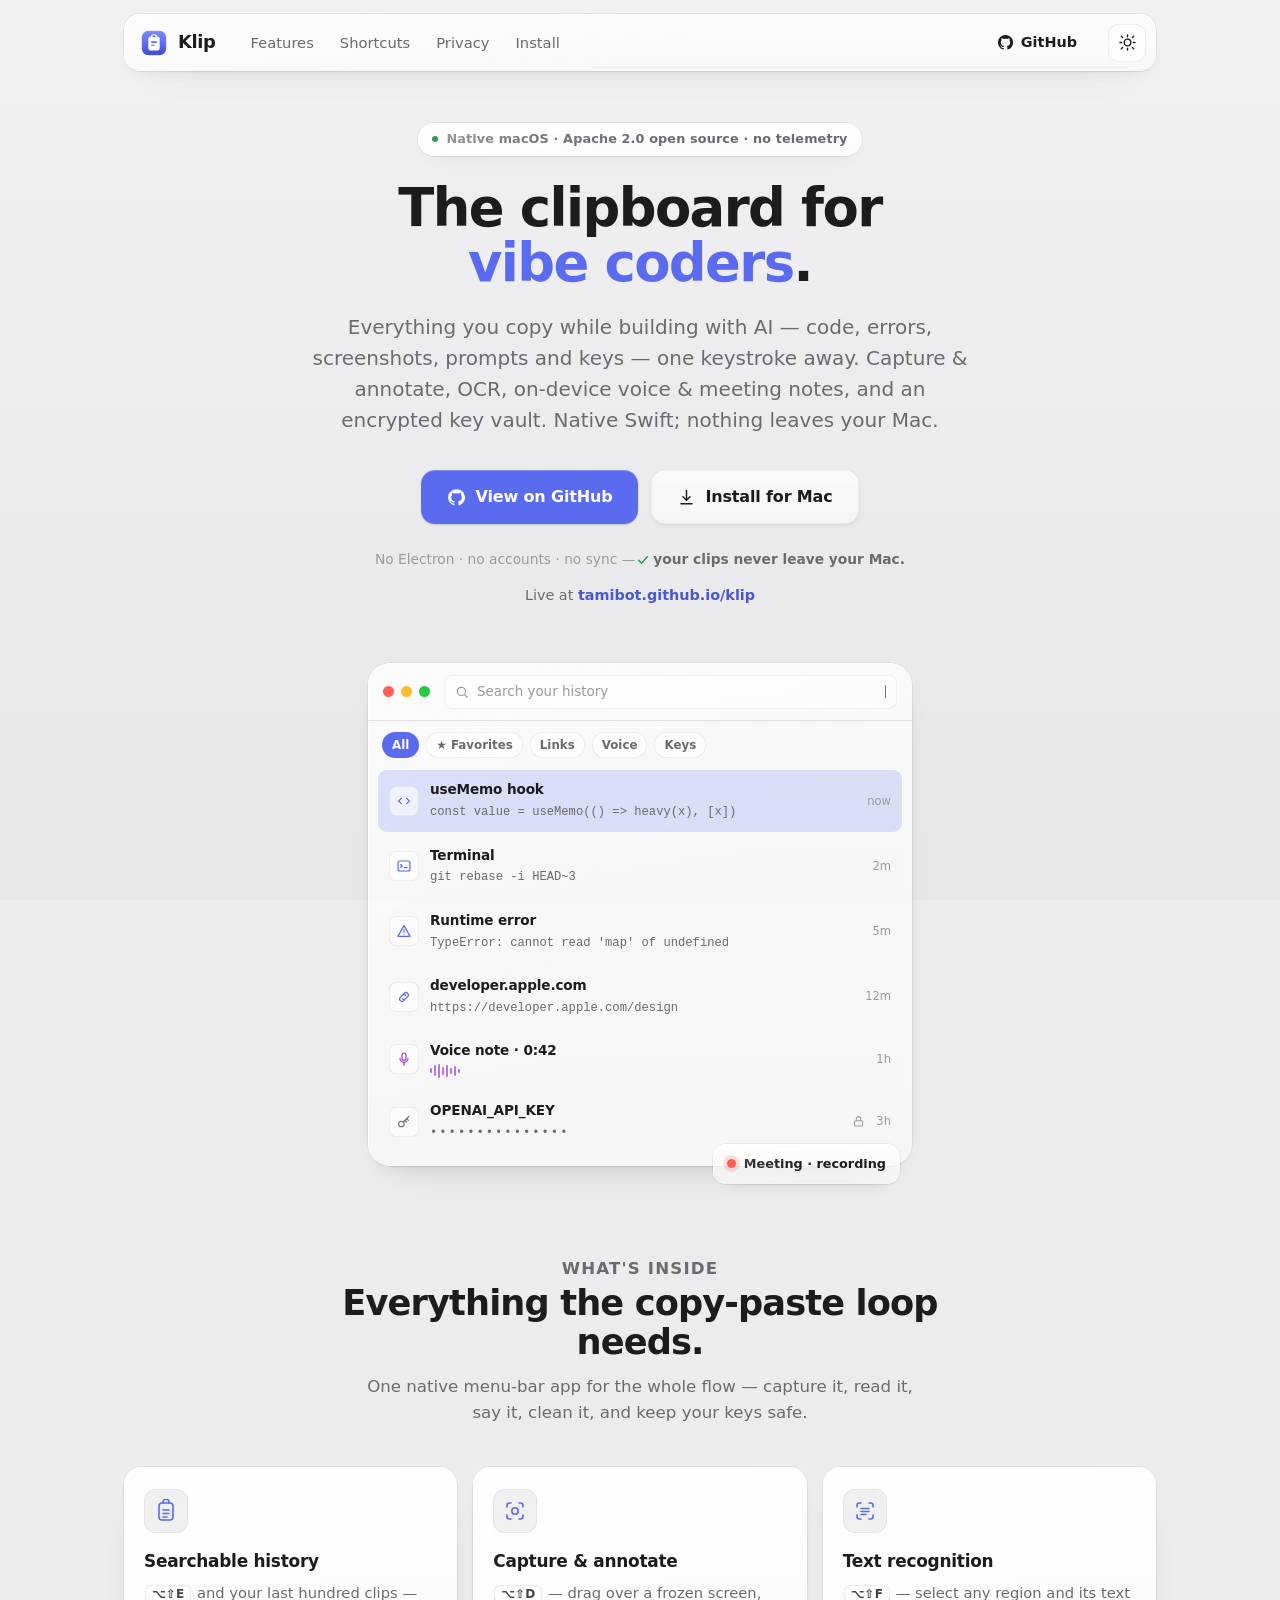
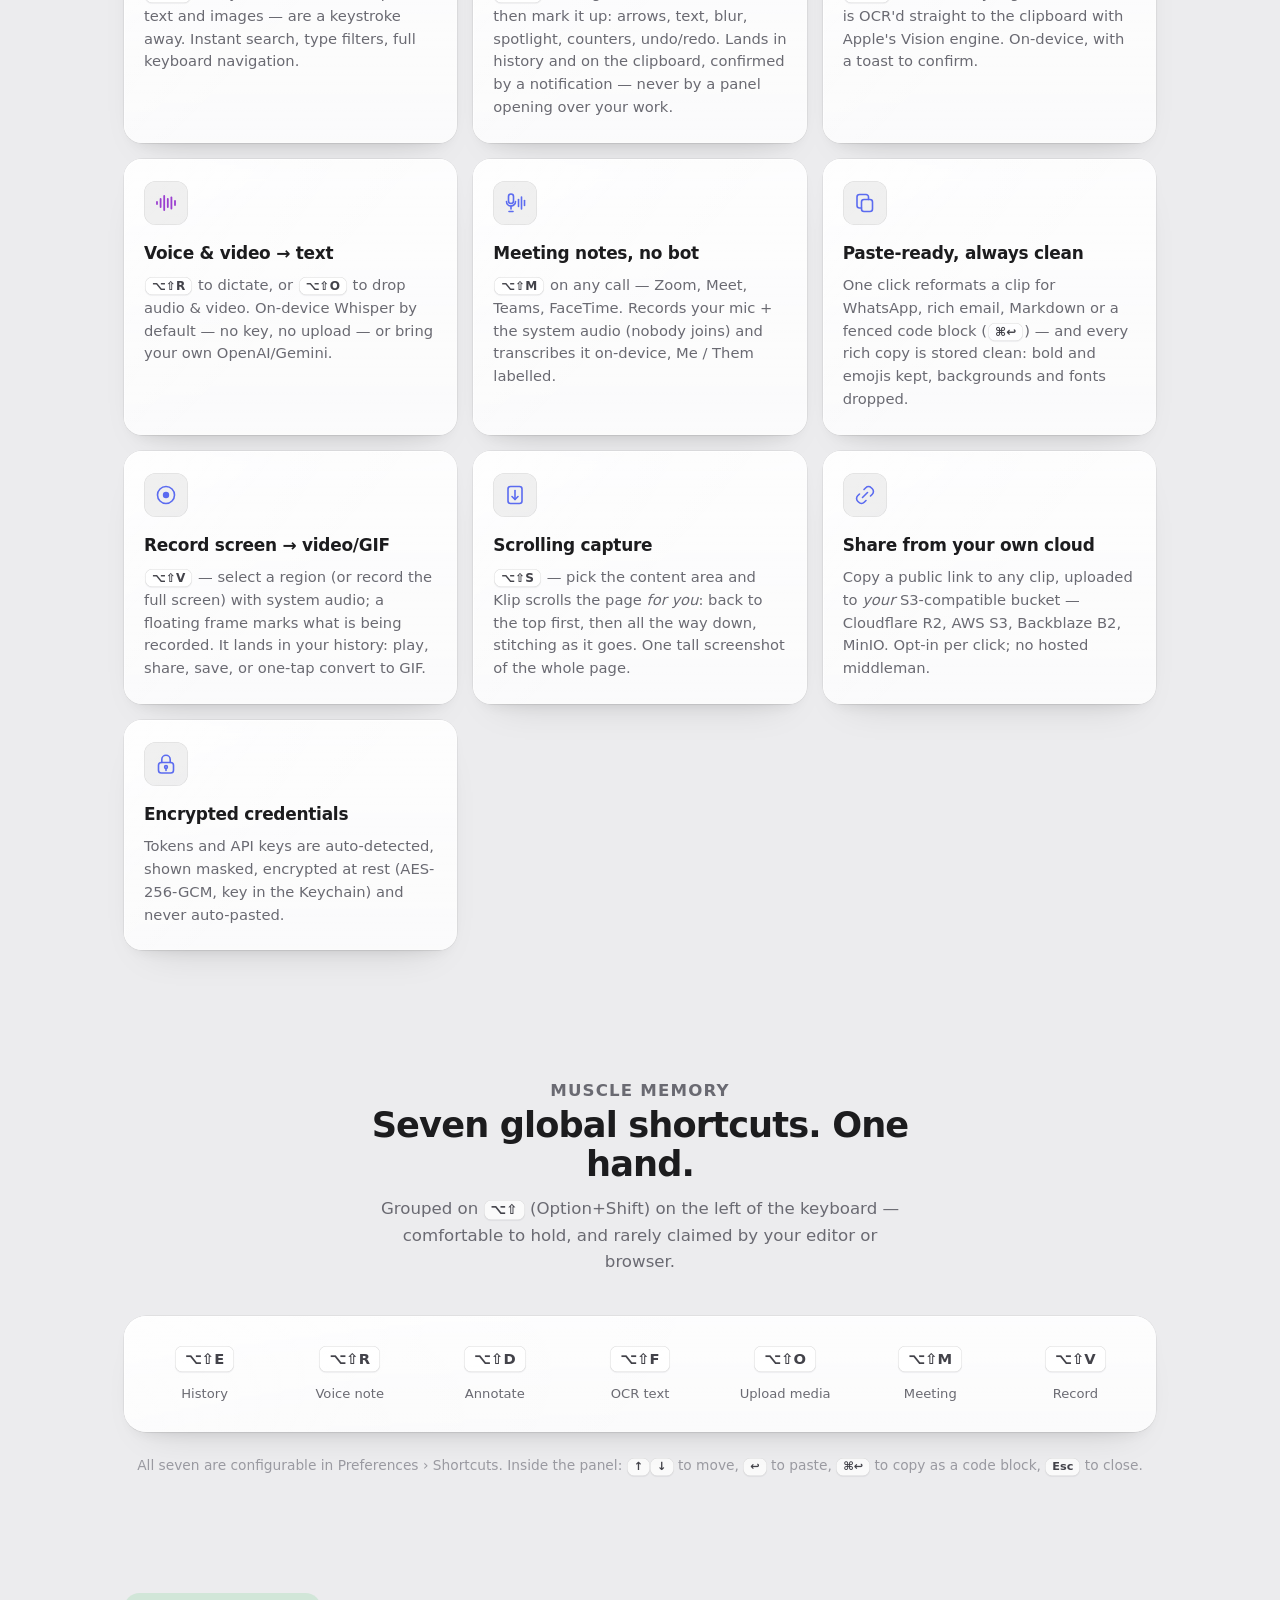
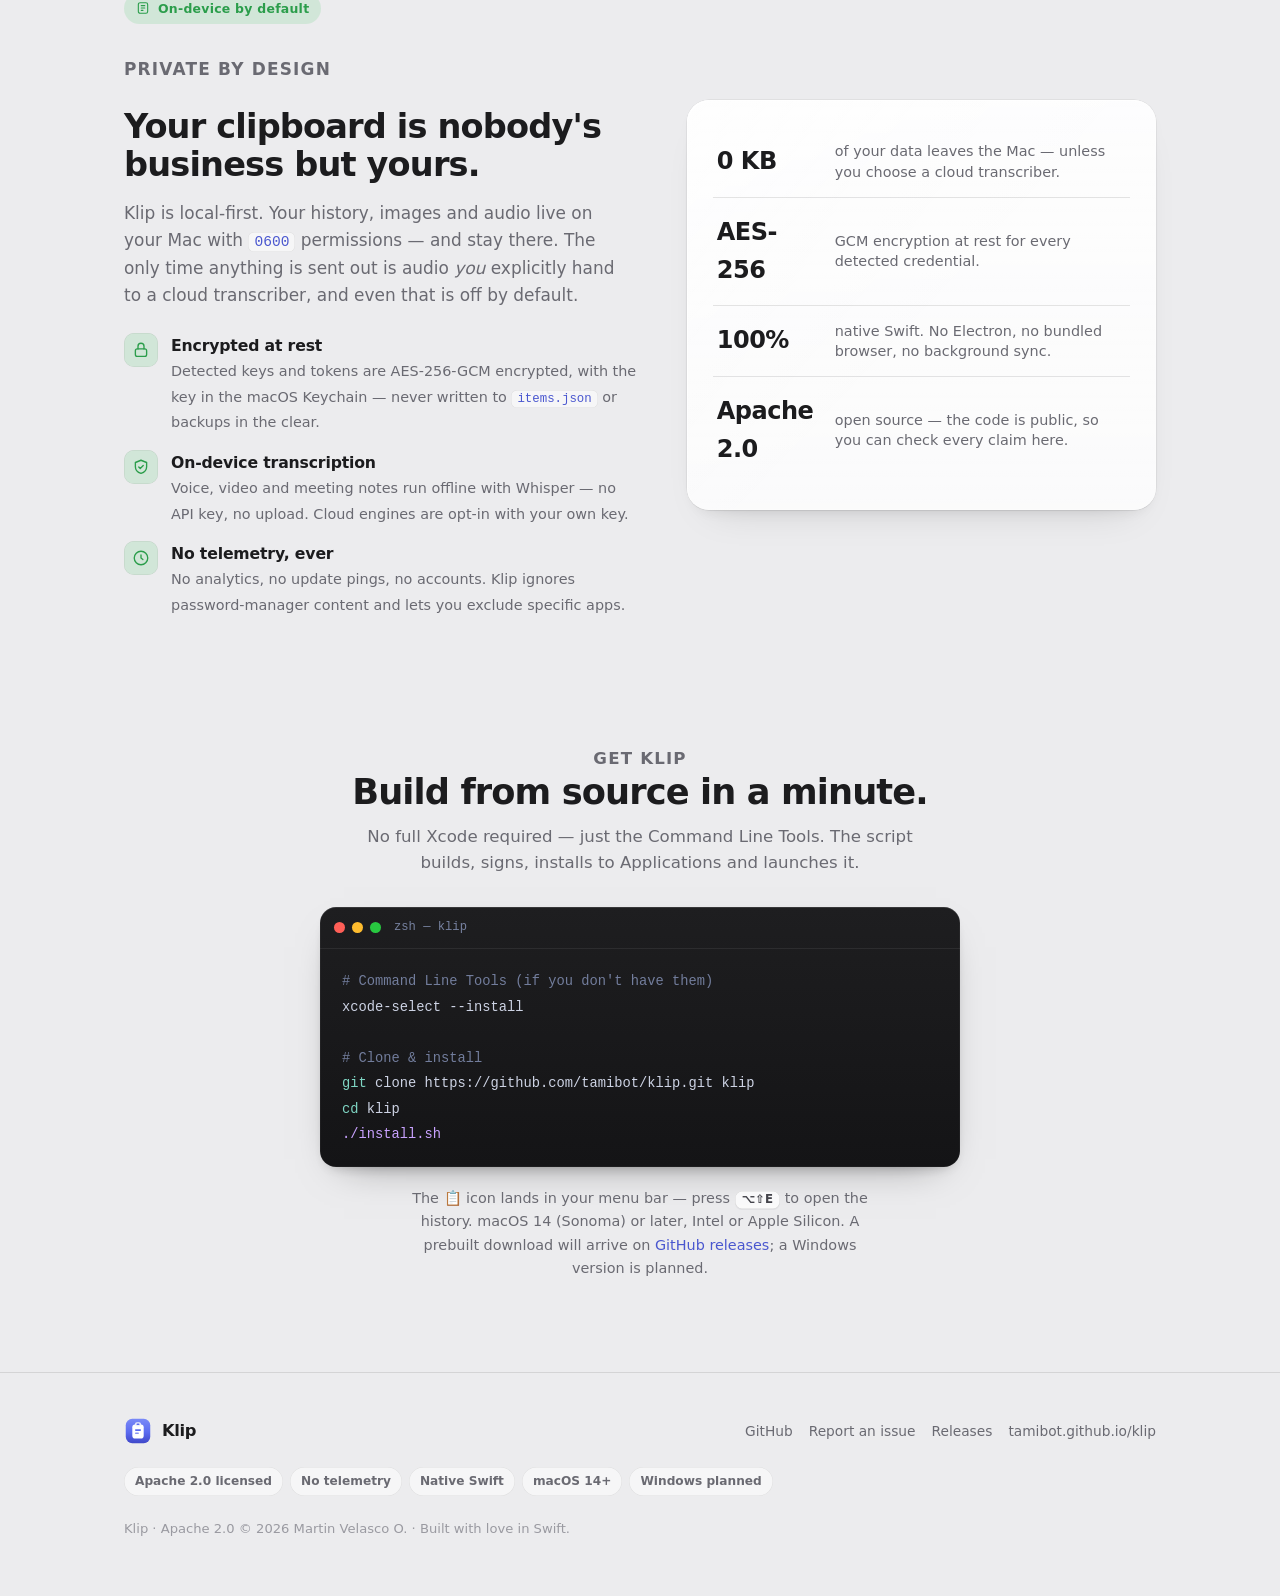
==== commit ede0e086: "docs: bring README, landing and the capture spec up to what actually ships The docs still described " ====
--- a/docs/index.html
+++ b/docs/index.html
@@ -592,7 +592,7 @@
         <div class="feat glass glass--flat reveal">
           <div class="tile"><svg viewBox="0 0 24 24" fill="none" stroke="currentColor" stroke-width="1.6" stroke-linecap="round" stroke-linejoin="round" aria-hidden="true"><path d="M4 8V6.5A2.5 2.5 0 0 1 6.5 4H8"/><path d="M16 4h1.5A2.5 2.5 0 0 1 20 6.5V8"/><path d="M20 16v1.5a2.5 2.5 0 0 1-2.5 2.5H16"/><path d="M8 20H6.5A2.5 2.5 0 0 1 4 17.5V16"/><circle cx="12" cy="12" r="3.2"/></svg></div>
           <h3>Capture &amp; annotate</h3>
-          <p><kbd>⌥⇧D</kbd> — drag over a frozen screen, then mark it up: arrows, text, blur, spotlight, counters, undo/redo. Lands in history and on the clipboard. Scrolling capture (<kbd>⌥⇧S</kbd>) stitches a whole page into one tall shot.</p>
+          <p><kbd>⌥⇧D</kbd> — drag over a frozen screen, then mark it up: arrows, text, blur, spotlight, counters, undo/redo. Lands in history and on the clipboard, confirmed by a notification — never by a panel opening over your work.</p>
         </div>
 
         <div class="feat glass glass--flat reveal">
@@ -622,7 +622,13 @@
         <div class="feat glass glass--flat reveal">
           <div class="tile"><svg viewBox="0 0 24 24" fill="none" stroke="currentColor" stroke-width="1.6" stroke-linecap="round" stroke-linejoin="round" aria-hidden="true"><circle cx="12" cy="12" r="8.5"/><circle cx="12" cy="12" r="3.2" fill="currentColor" stroke="none"/></svg></div>
           <h3>Record screen → video/GIF</h3>
-          <p><kbd>⌥⇧V</kbd> — select a region (or record the full screen) with system audio. It lands in your history: play, share, save, or one-tap convert to GIF.</p>
+          <p><kbd>⌥⇧V</kbd> — select a region (or record the full screen) with system audio; a floating frame marks what is being recorded. It lands in your history: play, share, save, or one-tap convert to GIF.</p>
+        </div>
+
+        <div class="feat glass glass--flat reveal">
+          <div class="tile"><svg viewBox="0 0 24 24" fill="none" stroke="currentColor" stroke-width="1.6" stroke-linecap="round" stroke-linejoin="round" aria-hidden="true"><rect x="5" y="3.5" width="14" height="17" rx="2.5"/><path d="M12 7.5v9"/><path d="M9 13.5 12 16.5 15 13.5"/></svg></div>
+          <h3>Scrolling capture</h3>
+          <p><kbd>⌥⇧S</kbd> — pick the content area and Klip scrolls the page <em>for you</em>: back to the top first, then all the way down, stitching as it goes. One tall screenshot of the whole page.</p>
         </div>
 
         <div class="feat glass glass--flat reveal">
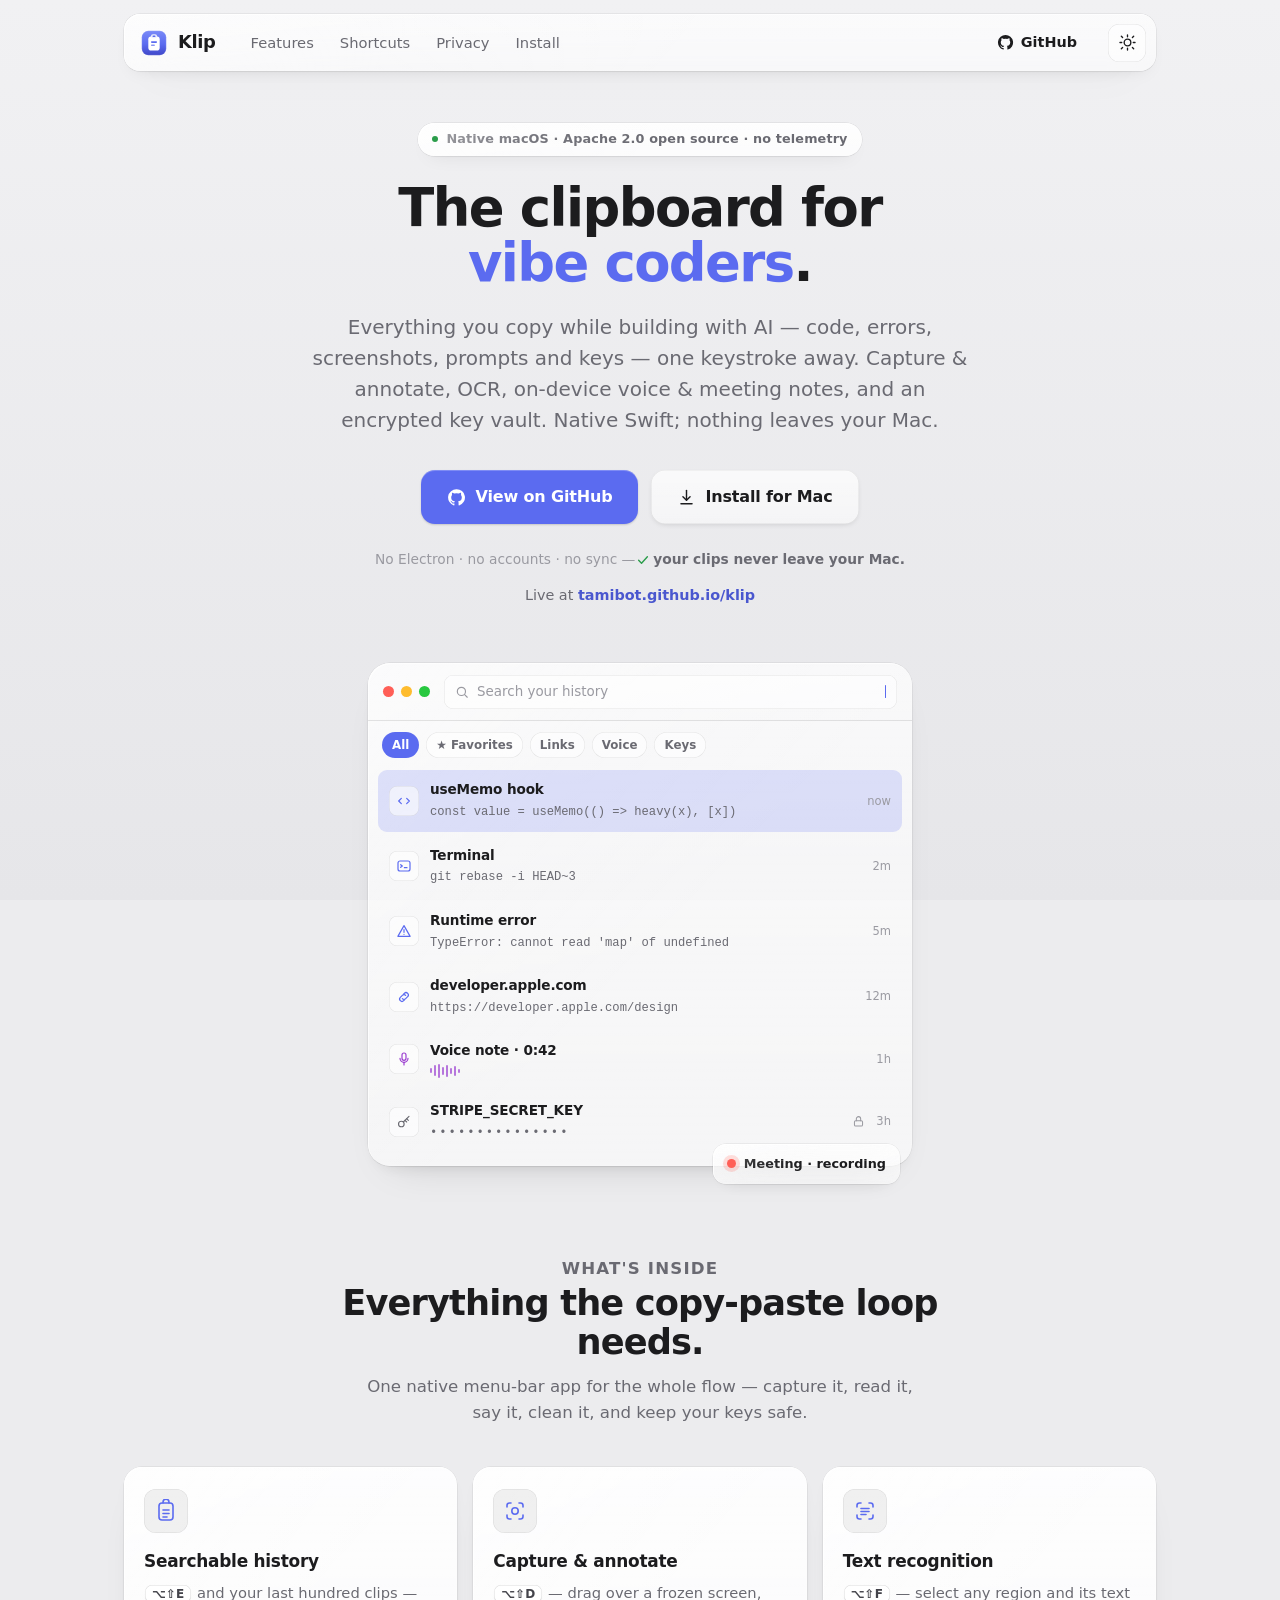
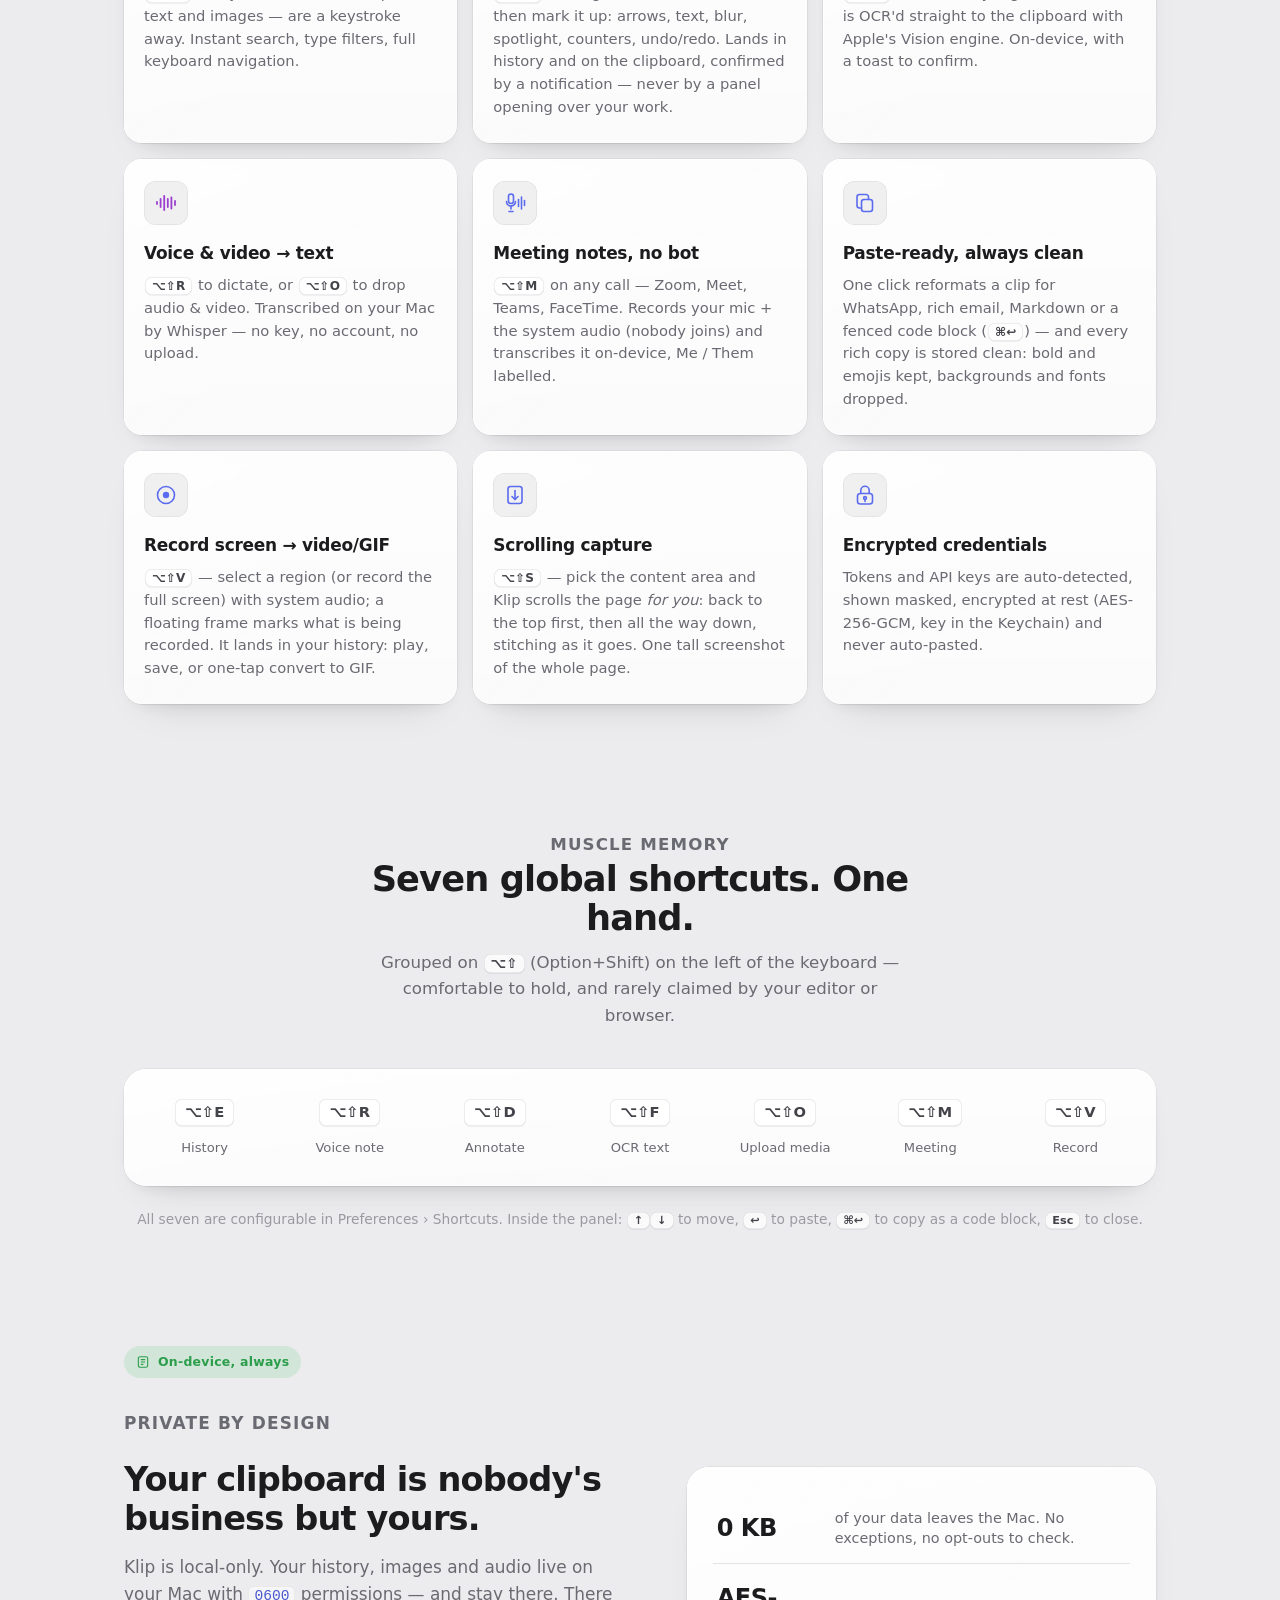
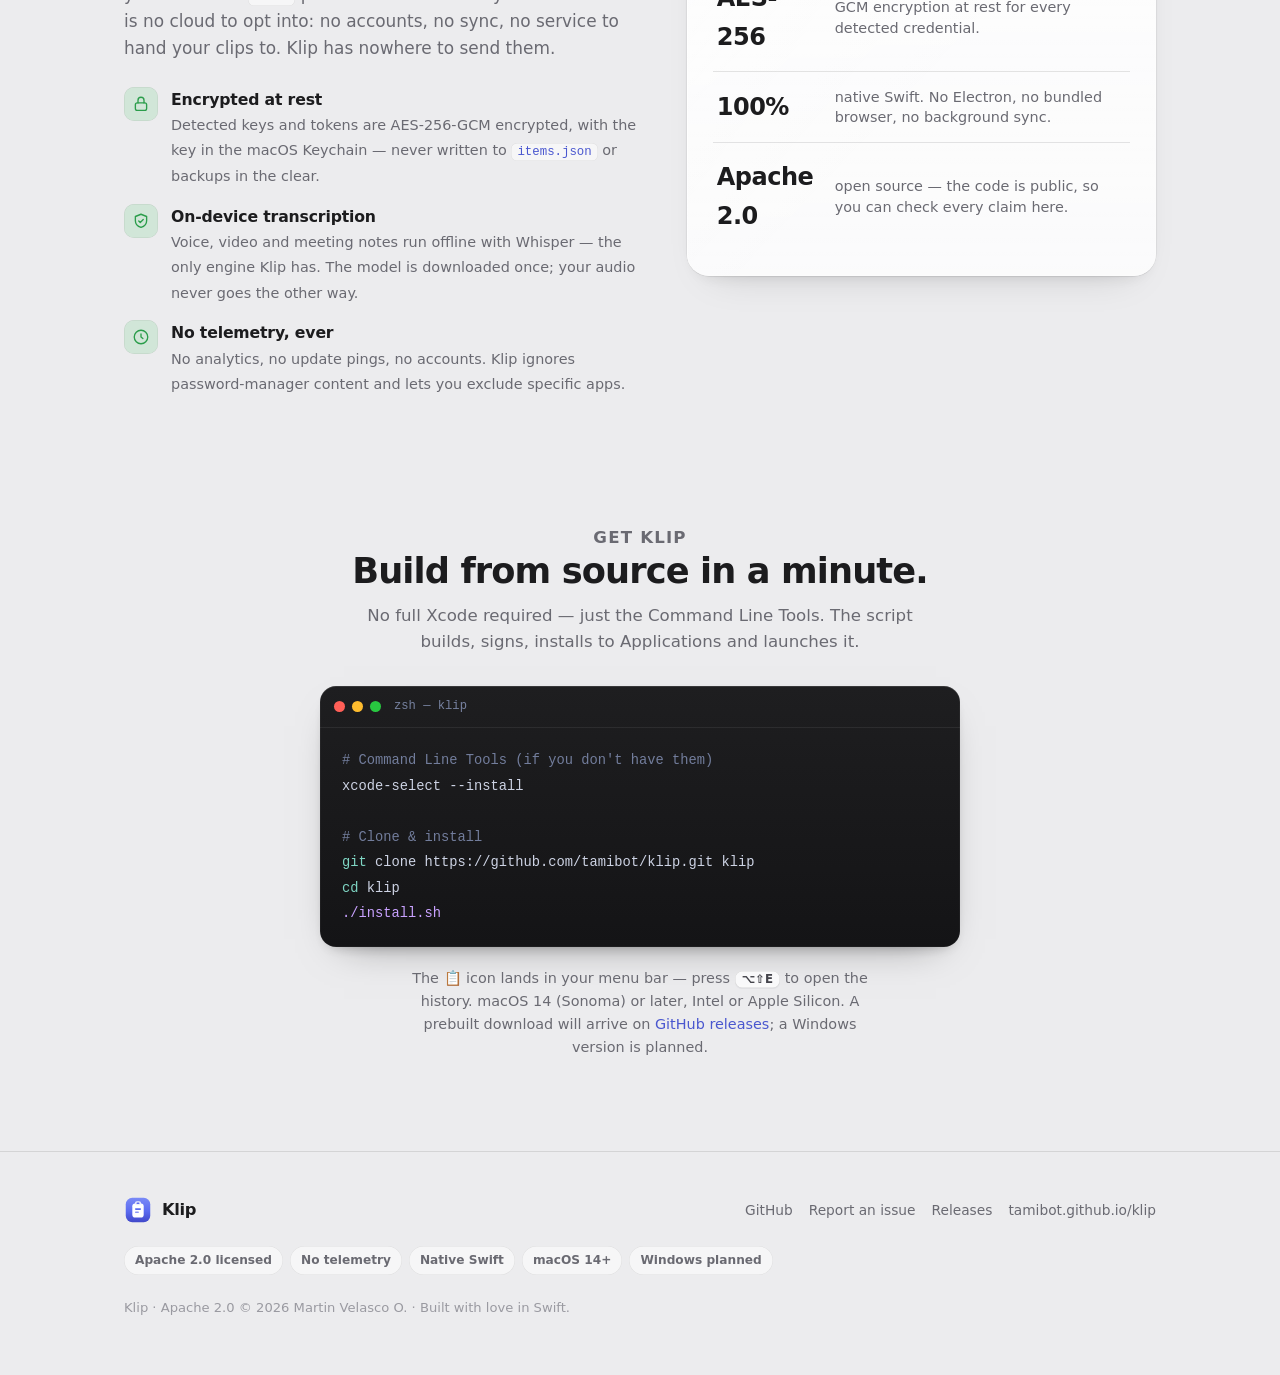
==== commit fd531965: "feat: make Klip local-only, and reorganize the tree around it Klip no longer talks to anything. Two " ====
--- a/docs/index.html
+++ b/docs/index.html
@@ -26,7 +26,7 @@
   /* ============================================================
      Klip — landing page
      System fonts only. Self-contained. Light + dark, first-class.
-     Glass follows the app's real recipe (Sources/Klip/Glass.swift):
+     Glass follows the app's real recipe (Sources/Klip/UI/Glass.swift):
      defined at the RIM (two-stroke concentric), light materials
      darken / dark lighten, specular sheen from the top-left ≈ -60deg.
      ============================================================ */
@@ -560,7 +560,7 @@
             </div>
             <div class="row cred">
               <span class="ic"><svg viewBox="0 0 24 24" fill="none" stroke="currentColor" stroke-width="1.7" stroke-linecap="round" stroke-linejoin="round"><circle cx="8" cy="15" r="4.2"/><path d="M11 12l8.5-8.5"/><path d="M16 7l2.5 2.5"/><path d="M13.5 9.5 16 12"/></svg></span>
-              <span class="tx"><span class="t1">OPENAI_API_KEY</span><span class="t2 dots-pw">•••••••••••••••</span></span>
+              <span class="tx"><span class="t1">STRIPE_SECRET_KEY</span><span class="t2 dots-pw">•••••••••••••••</span></span>
               <svg class="lock" viewBox="0 0 24 24" fill="none" stroke="currentColor" stroke-width="1.9" stroke-linecap="round" stroke-linejoin="round"><rect x="4.5" y="10.5" width="15" height="10" rx="2.5"/><path d="M8 10.5V7a4 4 0 0 1 8 0v3.5"/></svg>
               <span class="time">3h</span>
             </div>
@@ -604,7 +604,7 @@
         <div class="feat glass glass--flat reveal">
           <div class="tile voice"><svg viewBox="0 0 24 24" fill="none" stroke="currentColor" stroke-width="1.8" stroke-linecap="round" stroke-linejoin="round" aria-hidden="true"><path d="M3 11v2"/><path d="M6.6 8v8"/><path d="M10.2 5v14"/><path d="M13.8 8v8"/><path d="M17.4 6.5v11"/><path d="M21 10v4"/></svg></div>
           <h3>Voice &amp; video → text</h3>
-          <p><kbd>⌥⇧R</kbd> to dictate, or <kbd>⌥⇧O</kbd> to drop audio &amp; video. On-device Whisper by default — no key, no upload — or bring your own OpenAI/Gemini.</p>
+          <p><kbd>⌥⇧R</kbd> to dictate, or <kbd>⌥⇧O</kbd> to drop audio &amp; video. Transcribed on your Mac by Whisper — no key, no account, no upload.</p>
         </div>
 
         <div class="feat glass glass--flat reveal">
@@ -622,19 +622,13 @@
         <div class="feat glass glass--flat reveal">
           <div class="tile"><svg viewBox="0 0 24 24" fill="none" stroke="currentColor" stroke-width="1.6" stroke-linecap="round" stroke-linejoin="round" aria-hidden="true"><circle cx="12" cy="12" r="8.5"/><circle cx="12" cy="12" r="3.2" fill="currentColor" stroke="none"/></svg></div>
           <h3>Record screen → video/GIF</h3>
-          <p><kbd>⌥⇧V</kbd> — select a region (or record the full screen) with system audio; a floating frame marks what is being recorded. It lands in your history: play, share, save, or one-tap convert to GIF.</p>
+          <p><kbd>⌥⇧V</kbd> — select a region (or record the full screen) with system audio; a floating frame marks what is being recorded. It lands in your history: play, save, or one-tap convert to GIF.</p>
         </div>
 
         <div class="feat glass glass--flat reveal">
           <div class="tile"><svg viewBox="0 0 24 24" fill="none" stroke="currentColor" stroke-width="1.6" stroke-linecap="round" stroke-linejoin="round" aria-hidden="true"><rect x="5" y="3.5" width="14" height="17" rx="2.5"/><path d="M12 7.5v9"/><path d="M9 13.5 12 16.5 15 13.5"/></svg></div>
           <h3>Scrolling capture</h3>
           <p><kbd>⌥⇧S</kbd> — pick the content area and Klip scrolls the page <em>for you</em>: back to the top first, then all the way down, stitching as it goes. One tall screenshot of the whole page.</p>
-        </div>
-
-        <div class="feat glass glass--flat reveal">
-          <div class="tile"><svg viewBox="0 0 24 24" fill="none" stroke="currentColor" stroke-width="1.6" stroke-linecap="round" stroke-linejoin="round" aria-hidden="true"><path d="M9.5 14.5 14.5 9.5"/><path d="M11 6.5 12.8 4.7a3.8 3.8 0 0 1 5.4 0l1.1 1.1a3.8 3.8 0 0 1 0 5.4L17.5 13"/><path d="M13 17.5l-1.8 1.8a3.8 3.8 0 0 1-5.4 0l-1.1-1.1a3.8 3.8 0 0 1 0-5.4L6.5 11"/></svg></div>
-          <h3>Share from your own cloud</h3>
-          <p>Copy a public link to any clip, uploaded to <em>your</em> S3-compatible bucket — Cloudflare R2, AWS S3, Backblaze B2, MinIO. Opt-in per click; no hosted middleman.</p>
         </div>
 
         <div class="feat glass glass--flat reveal">
@@ -675,10 +669,10 @@
     <div class="wrap">
       <div class="priv-wrap">
         <div class="priv-copy reveal">
-          <span class="badge-ondevice"><svg viewBox="0 0 24 24" fill="none" stroke="currentColor" stroke-width="1.9" stroke-linecap="round" stroke-linejoin="round" aria-hidden="true"><rect x="4" y="3" width="16" height="18" rx="3"/><path d="M9 8h6M9 12h6M9 16h3"/></svg> On-device by default</span>
+          <span class="badge-ondevice"><svg viewBox="0 0 24 24" fill="none" stroke="currentColor" stroke-width="1.9" stroke-linecap="round" stroke-linejoin="round" aria-hidden="true"><rect x="4" y="3" width="16" height="18" rx="3"/><path d="M9 8h6M9 12h6M9 16h3"/></svg> On-device, always</span>
           <p class="sec-kicker">Private by design</p>
           <h2>Your clipboard is nobody's business but yours.</h2>
-          <p>Klip is local-first. Your history, images and audio live on your Mac with <code>0600</code> permissions — and stay there. The only time anything is sent out is audio <em>you</em> explicitly hand to a cloud transcriber, and even that is off by default.</p>
+          <p>Klip is local-only. Your history, images and audio live on your Mac with <code>0600</code> permissions — and stay there. There is no cloud to opt into: no accounts, no sync, no service to hand your clips to. Klip has nowhere to send them.</p>
           <ul class="priv-list">
             <li>
               <span class="pi"><svg viewBox="0 0 24 24" fill="none" stroke="currentColor" stroke-width="1.8" stroke-linecap="round" stroke-linejoin="round" aria-hidden="true"><rect x="4.5" y="10.5" width="15" height="10" rx="2.5"/><path d="M8 10.5V7a4 4 0 0 1 8 0v3.5"/></svg></span>
@@ -686,7 +680,7 @@
             </li>
             <li>
               <span class="pi"><svg viewBox="0 0 24 24" fill="none" stroke="currentColor" stroke-width="1.8" stroke-linecap="round" stroke-linejoin="round" aria-hidden="true"><path d="M4.5 6 12 3l7.5 3v5.5c0 4.4-3.1 7.6-7.5 9-4.4-1.4-7.5-4.6-7.5-9Z"/><path d="M9 12l2 2 4-4"/></svg></span>
-              <div><b>On-device transcription</b><span>Voice, video and meeting notes run offline with Whisper — no API key, no upload. Cloud engines are opt-in with your own key.</span></div>
+              <div><b>On-device transcription</b><span>Voice, video and meeting notes run offline with Whisper — the only engine Klip has. The model is downloaded once; your audio never goes the other way.</span></div>
             </li>
             <li>
               <span class="pi"><svg viewBox="0 0 24 24" fill="none" stroke="currentColor" stroke-width="1.8" stroke-linecap="round" stroke-linejoin="round" aria-hidden="true"><circle cx="12" cy="12" r="9"/><path d="M12 8v4l2.5 2"/></svg></span>
@@ -695,7 +689,7 @@
           </ul>
         </div>
         <aside class="priv-card glass glass--flat reveal" aria-label="At a glance">
-          <div class="priv-stat"><span class="n">0 KB</span><span class="d">of your data leaves the Mac — unless you choose a cloud transcriber.</span></div>
+          <div class="priv-stat"><span class="n">0 KB</span><span class="d">of your data leaves the Mac. No exceptions, no opt-outs to check.</span></div>
           <div class="priv-stat"><span class="n">AES-256</span><span class="d">GCM encryption at rest for every detected credential.</span></div>
           <div class="priv-stat"><span class="n">100%</span><span class="d">native Swift. No Electron, no bundled browser, no background sync.</span></div>
           <div class="priv-stat"><span class="n">Apache 2.0</span><span class="d">open source — the code is public, so you can check every claim here.</span></div>
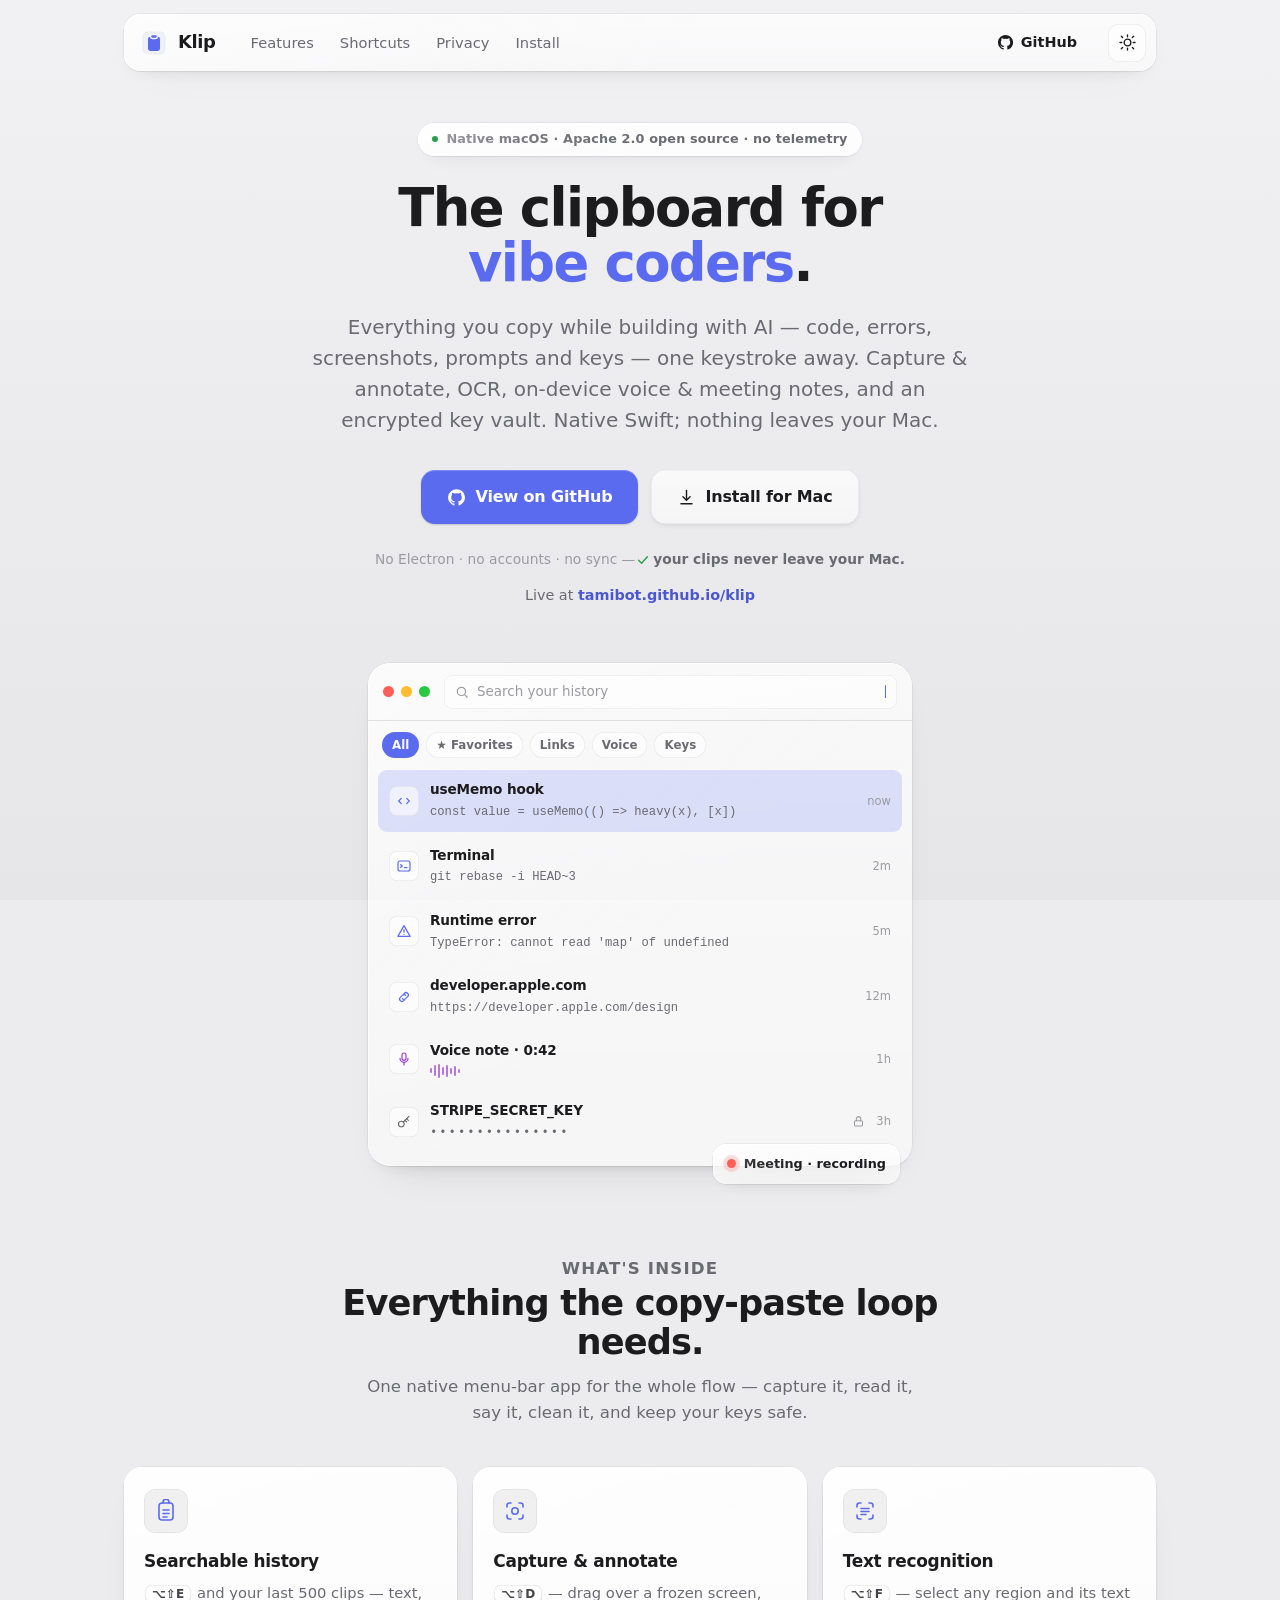
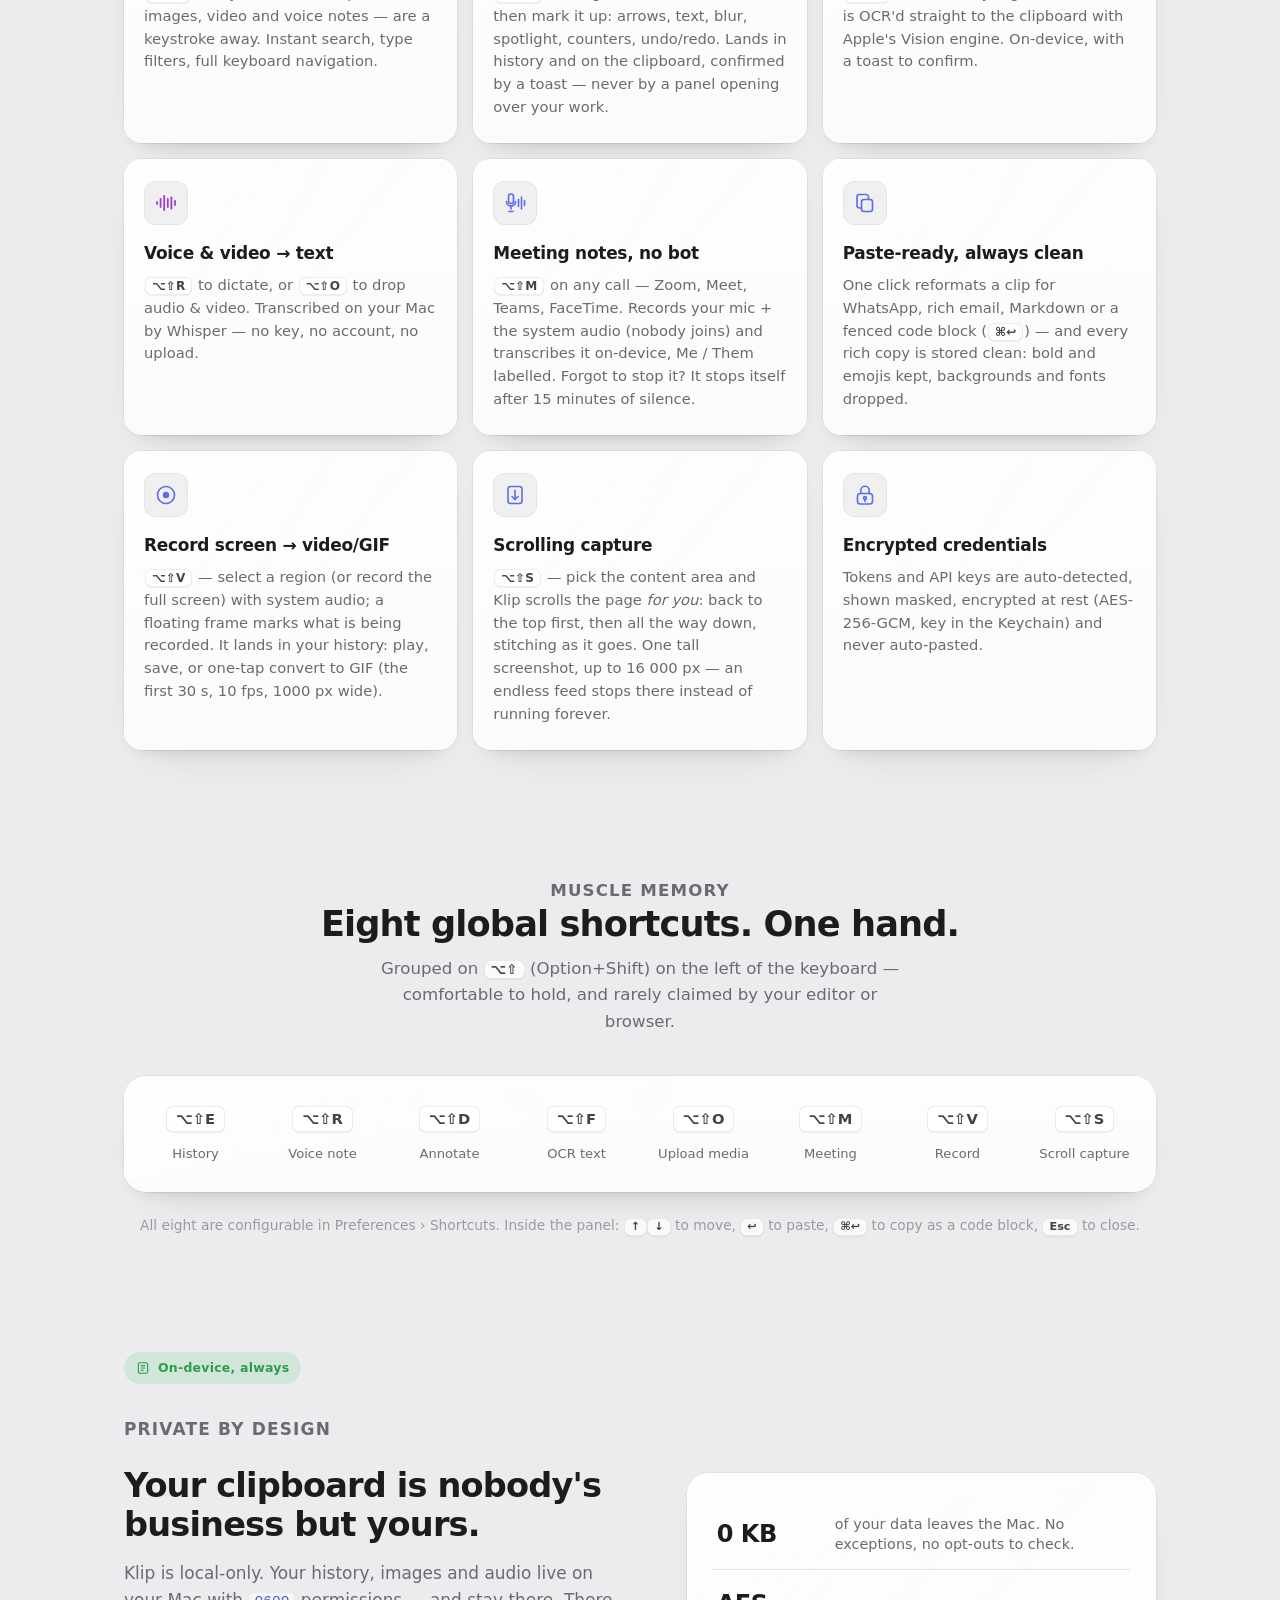
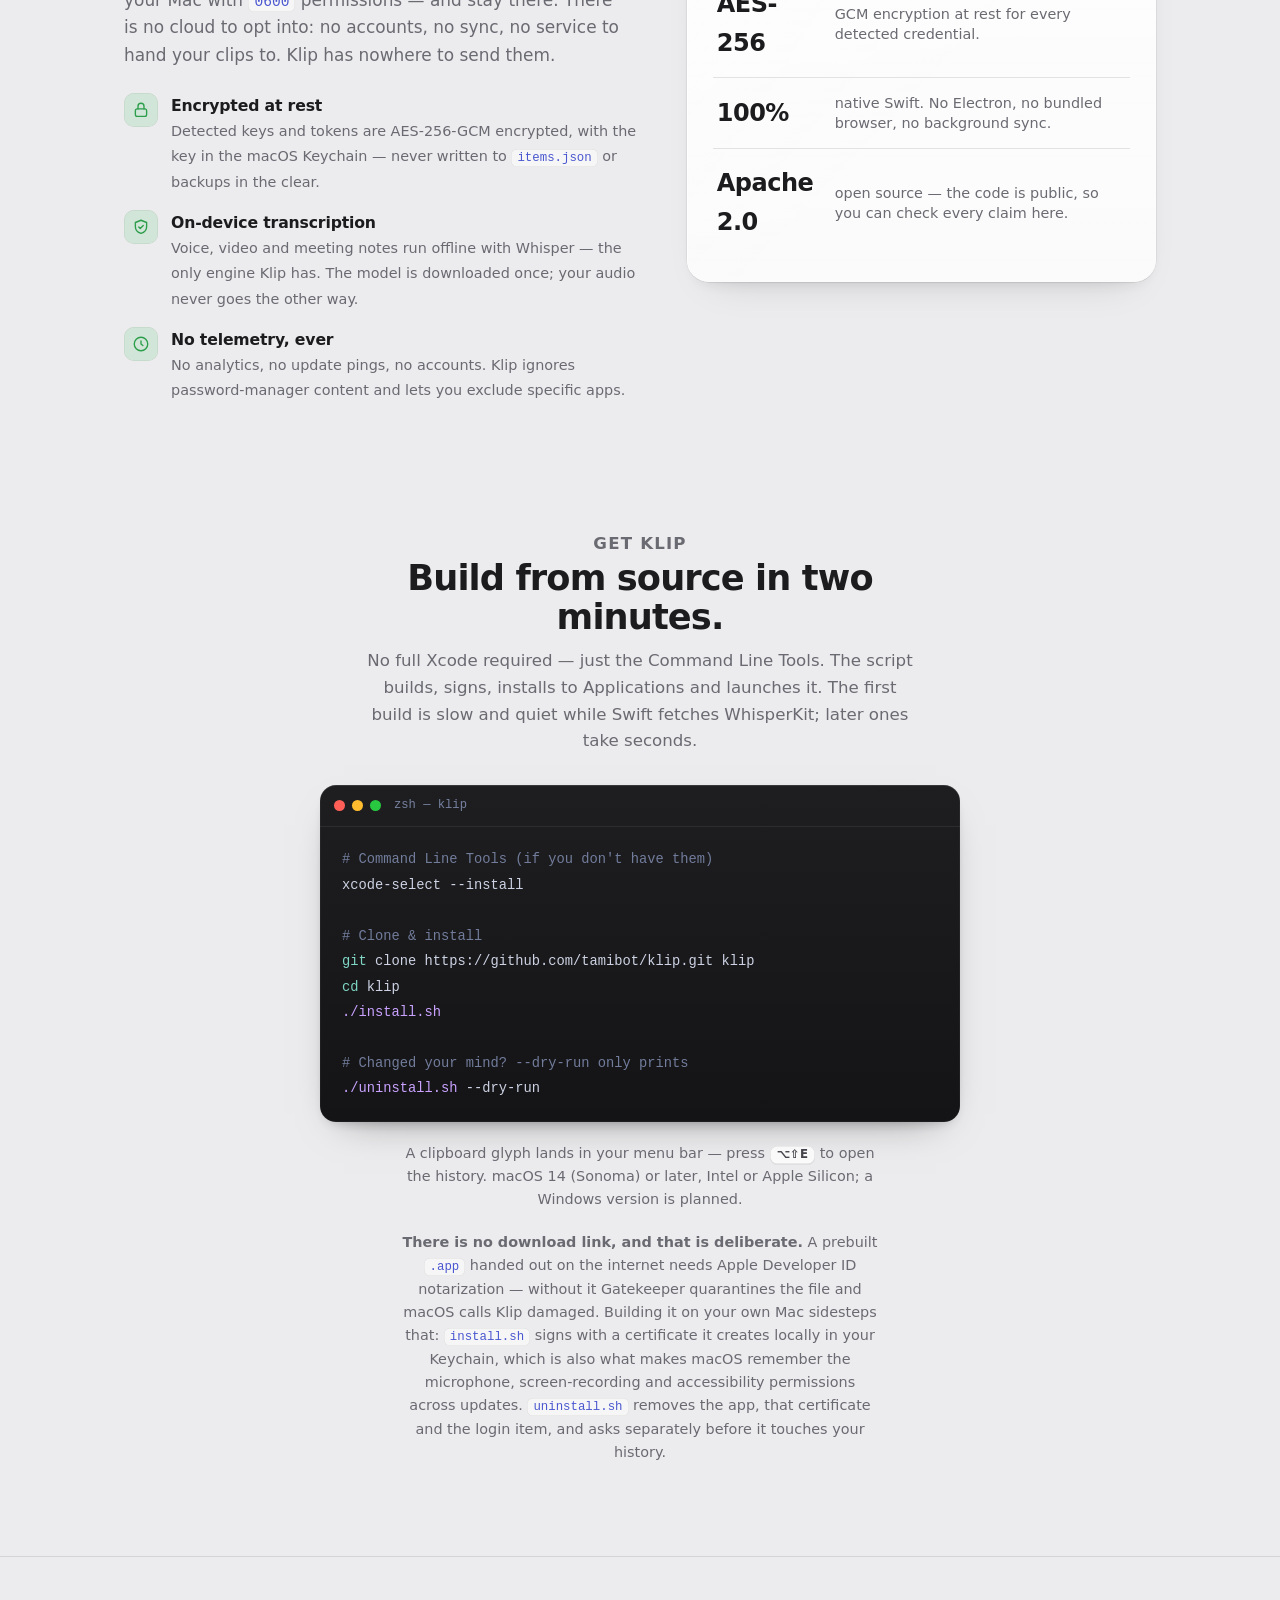
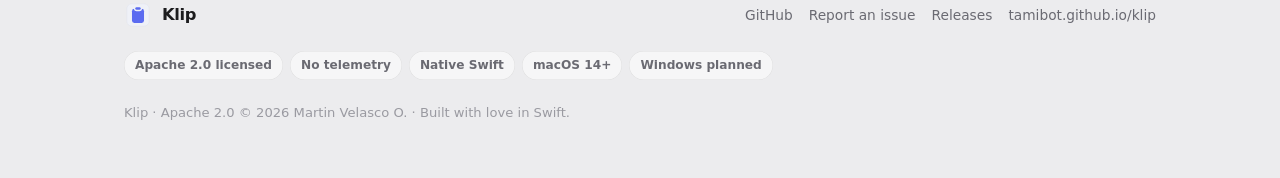
==== commit abe3dfc3: "docs: sync every doc, comment and asset with the app that actually ships An audit of every factual c" ====
--- a/docs/index.html
+++ b/docs/index.html
@@ -373,7 +373,7 @@
 
   /* ---------- Shortcuts strip ---------- */
   .shortcuts .panel{ padding:12px; border-radius:22px }
-  .sc-grid{ display:grid; grid-template-columns:repeat(7,1fr); gap:8px }
+  .sc-grid{ display:grid; grid-template-columns:repeat(8,1fr); gap:8px }
   @media (max-width:820px){ .sc-grid{ grid-template-columns:repeat(3,1fr) } }
   @media (max-width:460px){ .sc-grid{ grid-template-columns:repeat(2,1fr) } }
   .sc{
@@ -458,19 +458,13 @@
   <div class="wrap">
     <nav class="nav glass" aria-label="Primary">
       <a class="brand" href="#top" aria-label="Klip home">
+        <!-- Same geometry as docs/favicon.svg / Resources/AppIcon.svg: FLAT, no gradient. -->
         <svg class="mark" viewBox="0 0 32 32" xmlns="http://www.w3.org/2000/svg" aria-hidden="true" focusable="false">
-          <defs>
-            <linearGradient id="mk" x1="16" y1="2" x2="16" y2="30" gradientUnits="userSpaceOnUse">
-              <stop offset="0" stop-color="#7A8AF7"/><stop offset="0.55" stop-color="#5B6BF0"/><stop offset="1" stop-color="#4048C9"/>
-            </linearGradient>
-          </defs>
-          <rect x="2" y="2" width="28" height="28" rx="7.5" fill="url(#mk)"/>
-          <rect x="2" y="2" width="28" height="28" rx="7.5" fill="none" stroke="#fff" stroke-opacity=".22" stroke-width="1"/>
-          <rect x="9.5" y="8.5" width="13" height="16" rx="3.2" fill="#fff"/>
-          <rect x="12.5" y="6" width="7" height="4.6" rx="2.3" fill="#EDEFFA"/>
-          <rect x="14.2" y="7.4" width="3.6" height="1.7" rx="0.85" fill="#5B6BF0"/>
-          <rect x="12.5" y="14" width="7" height="1.9" rx="0.95" fill="#5B6BF0"/>
-          <rect x="12.5" y="17.6" width="4.6" height="1.9" rx="0.95" fill="#8A95F3"/>
+          <rect x="3.125" y="3.125" width="25.75" height="25.75" rx="5.75" fill="#EFF1F7"/>
+          <rect x="3.28" y="3.28" width="25.44" height="25.44" rx="5.59" fill="none" stroke="#D0D4E4" stroke-width="0.31"/>
+          <rect x="9.125" y="8.875" width="13.75" height="16.125" rx="2.75" fill="#5B6BF0"/>
+          <rect x="11.375" y="5.5" width="9.25" height="6.125" rx="3.06" fill="#EFF1F7"/>
+          <rect x="12.875" y="7" width="6.25" height="3.125" rx="1.56" fill="#5B6BF0"/>
         </svg>
         Klip
       </a>
@@ -586,13 +580,13 @@
         <div class="feat glass glass--flat reveal">
           <div class="tile"><svg viewBox="0 0 24 24" fill="none" stroke="currentColor" stroke-width="1.6" stroke-linecap="round" stroke-linejoin="round" aria-hidden="true"><rect x="5" y="4" width="14" height="17" rx="3"/><path d="M9 4V3.2A2.8 2.8 0 0 1 15 3.2V4"/><path d="M9 11h6"/><path d="M9 14.5h6"/><path d="M9 18h4"/></svg></div>
           <h3>Searchable history</h3>
-          <p><kbd>⌥⇧E</kbd> and your last hundred clips — text and images — are a keystroke away. Instant search, type filters, full keyboard navigation.</p>
+          <p><kbd>⌥⇧E</kbd> and your last 500 clips — text, images, video and voice notes — are a keystroke away. Instant search, type filters, full keyboard navigation.</p>
         </div>
 
         <div class="feat glass glass--flat reveal">
           <div class="tile"><svg viewBox="0 0 24 24" fill="none" stroke="currentColor" stroke-width="1.6" stroke-linecap="round" stroke-linejoin="round" aria-hidden="true"><path d="M4 8V6.5A2.5 2.5 0 0 1 6.5 4H8"/><path d="M16 4h1.5A2.5 2.5 0 0 1 20 6.5V8"/><path d="M20 16v1.5a2.5 2.5 0 0 1-2.5 2.5H16"/><path d="M8 20H6.5A2.5 2.5 0 0 1 4 17.5V16"/><circle cx="12" cy="12" r="3.2"/></svg></div>
           <h3>Capture &amp; annotate</h3>
-          <p><kbd>⌥⇧D</kbd> — drag over a frozen screen, then mark it up: arrows, text, blur, spotlight, counters, undo/redo. Lands in history and on the clipboard, confirmed by a notification — never by a panel opening over your work.</p>
+          <p><kbd>⌥⇧D</kbd> — drag over a frozen screen, then mark it up: arrows, text, blur, spotlight, counters, undo/redo. Lands in history and on the clipboard, confirmed by a toast — never by a panel opening over your work.</p>
         </div>
 
         <div class="feat glass glass--flat reveal">
@@ -610,7 +604,7 @@
         <div class="feat glass glass--flat reveal">
           <div class="tile"><svg viewBox="0 0 24 24" fill="none" stroke="currentColor" stroke-width="1.6" stroke-linecap="round" stroke-linejoin="round" aria-hidden="true"><rect x="5.5" y="3" width="5" height="9.5" rx="2.5"/><path d="M3.5 10.5a4.5 4.5 0 0 0 9 0"/><path d="M8 15v3"/><path d="M6 20.5h4"/><path d="M15.5 8.5v7"/><path d="M18.5 6v12"/><path d="M21.5 9.5v5"/></svg></div>
           <h3>Meeting notes, no bot</h3>
-          <p><kbd>⌥⇧M</kbd> on any call — Zoom, Meet, Teams, FaceTime. Records your mic + the system audio (nobody joins) and transcribes it on-device, Me / Them labelled.</p>
+          <p><kbd>⌥⇧M</kbd> on any call — Zoom, Meet, Teams, FaceTime. Records your mic + the system audio (nobody joins) and transcribes it on-device, Me / Them labelled. Forgot to stop it? It stops itself after 15 minutes of silence.</p>
         </div>
 
         <div class="feat glass glass--flat reveal">
@@ -622,13 +616,13 @@
         <div class="feat glass glass--flat reveal">
           <div class="tile"><svg viewBox="0 0 24 24" fill="none" stroke="currentColor" stroke-width="1.6" stroke-linecap="round" stroke-linejoin="round" aria-hidden="true"><circle cx="12" cy="12" r="8.5"/><circle cx="12" cy="12" r="3.2" fill="currentColor" stroke="none"/></svg></div>
           <h3>Record screen → video/GIF</h3>
-          <p><kbd>⌥⇧V</kbd> — select a region (or record the full screen) with system audio; a floating frame marks what is being recorded. It lands in your history: play, save, or one-tap convert to GIF.</p>
+          <p><kbd>⌥⇧V</kbd> — select a region (or record the full screen) with system audio; a floating frame marks what is being recorded. It lands in your history: play, save, or one-tap convert to GIF (the first 30 s, 10 fps, 1000 px wide).</p>
         </div>
 
         <div class="feat glass glass--flat reveal">
           <div class="tile"><svg viewBox="0 0 24 24" fill="none" stroke="currentColor" stroke-width="1.6" stroke-linecap="round" stroke-linejoin="round" aria-hidden="true"><rect x="5" y="3.5" width="14" height="17" rx="2.5"/><path d="M12 7.5v9"/><path d="M9 13.5 12 16.5 15 13.5"/></svg></div>
           <h3>Scrolling capture</h3>
-          <p><kbd>⌥⇧S</kbd> — pick the content area and Klip scrolls the page <em>for you</em>: back to the top first, then all the way down, stitching as it goes. One tall screenshot of the whole page.</p>
+          <p><kbd>⌥⇧S</kbd> — pick the content area and Klip scrolls the page <em>for you</em>: back to the top first, then all the way down, stitching as it goes. One tall screenshot, up to 16 000 px — an endless feed stops there instead of running forever.</p>
         </div>
 
         <div class="feat glass glass--flat reveal">
@@ -646,7 +640,7 @@
     <div class="wrap">
       <div class="sec-head reveal">
         <p class="sec-kicker">Muscle memory</p>
-        <h2>Seven global shortcuts. One hand.</h2>
+        <h2>Eight global shortcuts. One hand.</h2>
         <p>Grouped on <kbd>⌥⇧</kbd> (Option+Shift) on the left of the keyboard — comfortable to hold, and rarely claimed by your editor or browser.</p>
       </div>
       <div class="panel glass glass--flat reveal">
@@ -658,9 +652,10 @@
           <div class="sc"><span class="k"><kbd>⌥⇧O</kbd></span><span class="l">Upload media</span></div>
           <div class="sc"><span class="k"><kbd>⌥⇧M</kbd></span><span class="l">Meeting</span></div>
           <div class="sc"><span class="k"><kbd>⌥⇧V</kbd></span><span class="l">Record</span></div>
-        </div>
-      </div>
-      <p class="sc-note">All seven are configurable in Preferences › Shortcuts. Inside the panel: <kbd>↑</kbd><kbd>↓</kbd> to move, <kbd>↩</kbd> to paste, <kbd>⌘↩</kbd> to copy as a code block, <kbd>Esc</kbd> to close.</p>
+          <div class="sc"><span class="k"><kbd>⌥⇧S</kbd></span><span class="l">Scroll capture</span></div>
+        </div>
+      </div>
+      <p class="sc-note">All eight are configurable in Preferences › Shortcuts. Inside the panel: <kbd>↑</kbd><kbd>↓</kbd> to move, <kbd>↩</kbd> to paste, <kbd>⌘↩</kbd> to copy as a code block, <kbd>Esc</kbd> to close.</p>
     </div>
   </section>
 
@@ -703,8 +698,8 @@
     <div class="wrap">
       <div class="sec-head reveal">
         <p class="sec-kicker">Get Klip</p>
-        <h2>Build from source in a minute.</h2>
-        <p>No full Xcode required — just the Command Line Tools. The script builds, signs, installs to Applications and launches it.</p>
+        <h2>Build from source in two minutes.</h2>
+        <p>No full Xcode required — just the Command Line Tools. The script builds, signs, installs to Applications and launches it. The first build is slow and quiet while Swift fetches WhisperKit; later ones take seconds.</p>
       </div>
       <div class="term reveal">
         <div class="term-bar" aria-hidden="true"><i></i><i></i><i></i><span>zsh — klip</span></div>
@@ -714,9 +709,13 @@
 <span class="c"># Clone &amp; install</span>
 <span class="g">git</span> clone https://github.com/tamibot/klip.git klip
 <span class="g">cd</span> klip
-<span class="p">./install.sh</span></pre>
-      </div>
-      <p class="note">The 📋 icon lands in your menu bar — press <kbd>⌥⇧E</kbd> to open the history. macOS 14 (Sonoma) or later, Intel or Apple Silicon. A prebuilt download will arrive on <a href="https://github.com/tamibot/klip/releases">GitHub releases</a>; a Windows version is planned.</p>
+<span class="p">./install.sh</span>
+
+<span class="c"># Changed your mind? --dry-run only prints</span>
+<span class="p">./uninstall.sh</span> --dry-run</pre>
+      </div>
+      <p class="note">A clipboard glyph lands in your menu bar — press <kbd>⌥⇧E</kbd> to open the history. macOS 14 (Sonoma) or later, Intel or Apple Silicon; a Windows version is planned.</p>
+      <p class="note"><b>There is no download link, and that is deliberate.</b> A prebuilt <code>.app</code> handed out on the internet needs Apple Developer ID notarization — without it Gatekeeper quarantines the file and macOS calls Klip damaged. Building it on your own Mac sidesteps that: <code>install.sh</code> signs with a certificate it creates locally in your Keychain, which is also what makes macOS remember the microphone, screen-recording and accessibility permissions across updates. <code>uninstall.sh</code> removes the app, that certificate and the login item, and asks separately before it touches your history.</p>
     </div>
   </section>
 
@@ -727,13 +726,14 @@
   <div class="wrap">
     <div class="foot">
       <a class="brand" href="#top" aria-label="Klip home">
+        <!-- Self-contained: it used to fill from the nav mark's gradient def, which only worked
+             because that SVG happened to be in the DOM. -->
         <svg class="mark" viewBox="0 0 32 32" xmlns="http://www.w3.org/2000/svg" aria-hidden="true" focusable="false">
-          <rect x="2" y="2" width="28" height="28" rx="7.5" fill="url(#mk)"/>
-          <rect x="9.5" y="8.5" width="13" height="16" rx="3.2" fill="#fff"/>
-          <rect x="12.5" y="6" width="7" height="4.6" rx="2.3" fill="#EDEFFA"/>
-          <rect x="14.2" y="7.4" width="3.6" height="1.7" rx="0.85" fill="#5B6BF0"/>
-          <rect x="12.5" y="14" width="7" height="1.9" rx="0.95" fill="#5B6BF0"/>
-          <rect x="12.5" y="17.6" width="4.6" height="1.9" rx="0.95" fill="#8A95F3"/>
+          <rect x="3.125" y="3.125" width="25.75" height="25.75" rx="5.75" fill="#EFF1F7"/>
+          <rect x="3.28" y="3.28" width="25.44" height="25.44" rx="5.59" fill="none" stroke="#D0D4E4" stroke-width="0.31"/>
+          <rect x="9.125" y="8.875" width="13.75" height="16.125" rx="2.75" fill="#5B6BF0"/>
+          <rect x="11.375" y="5.5" width="9.25" height="6.125" rx="3.06" fill="#EFF1F7"/>
+          <rect x="12.875" y="7" width="6.25" height="3.125" rx="1.56" fill="#5B6BF0"/>
         </svg>
         Klip
       </a>
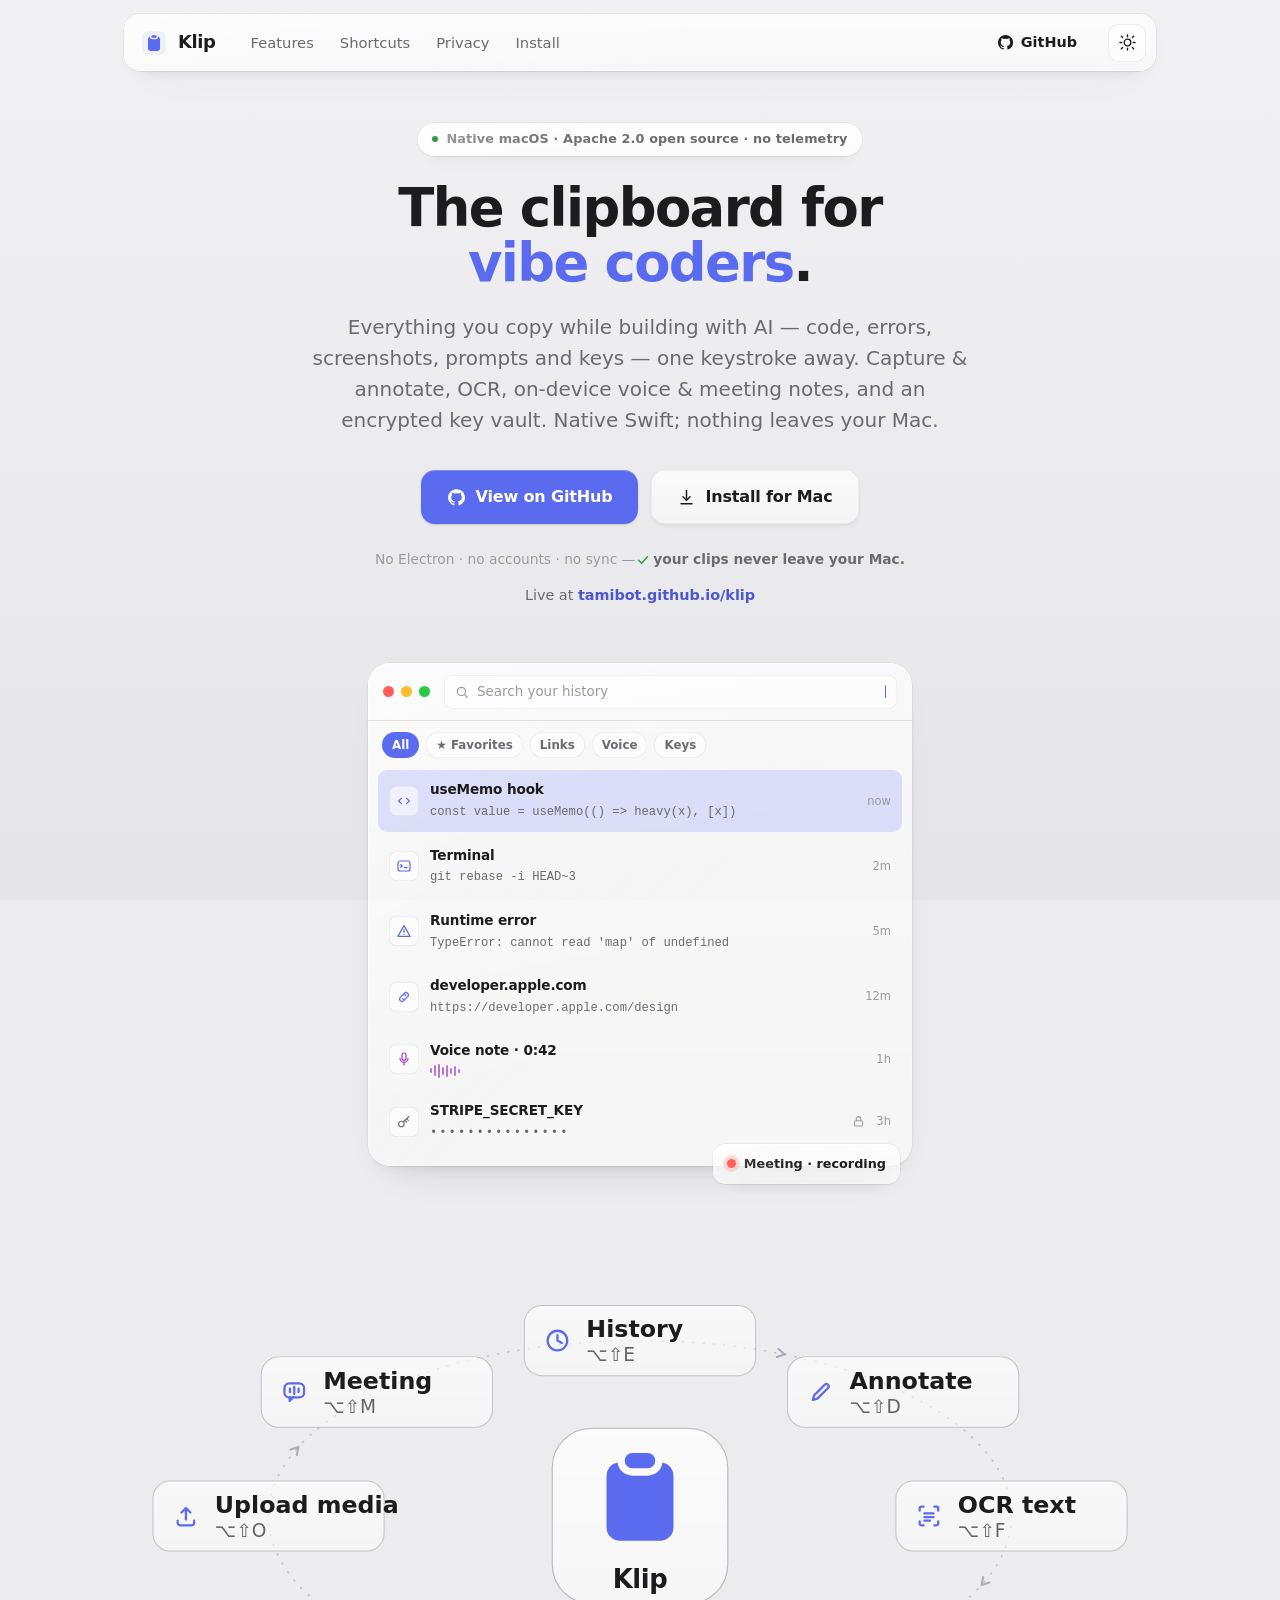
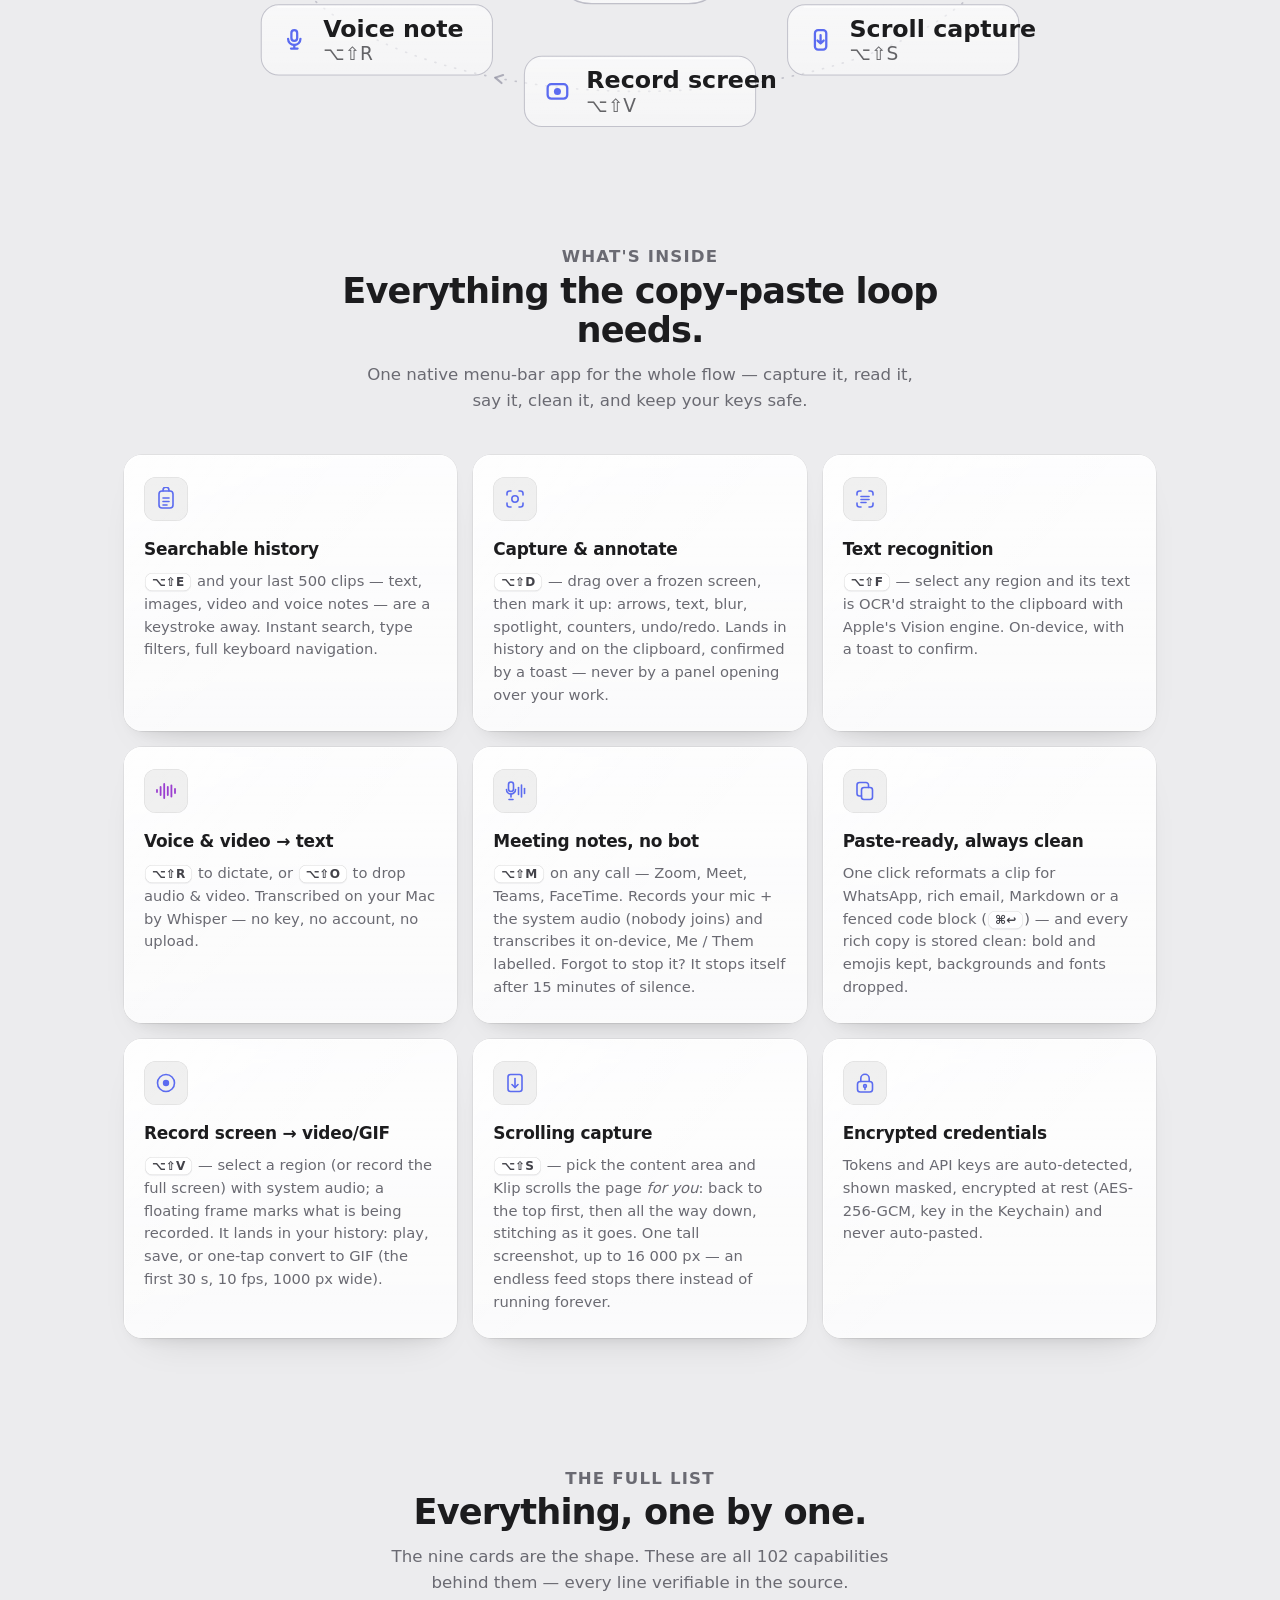
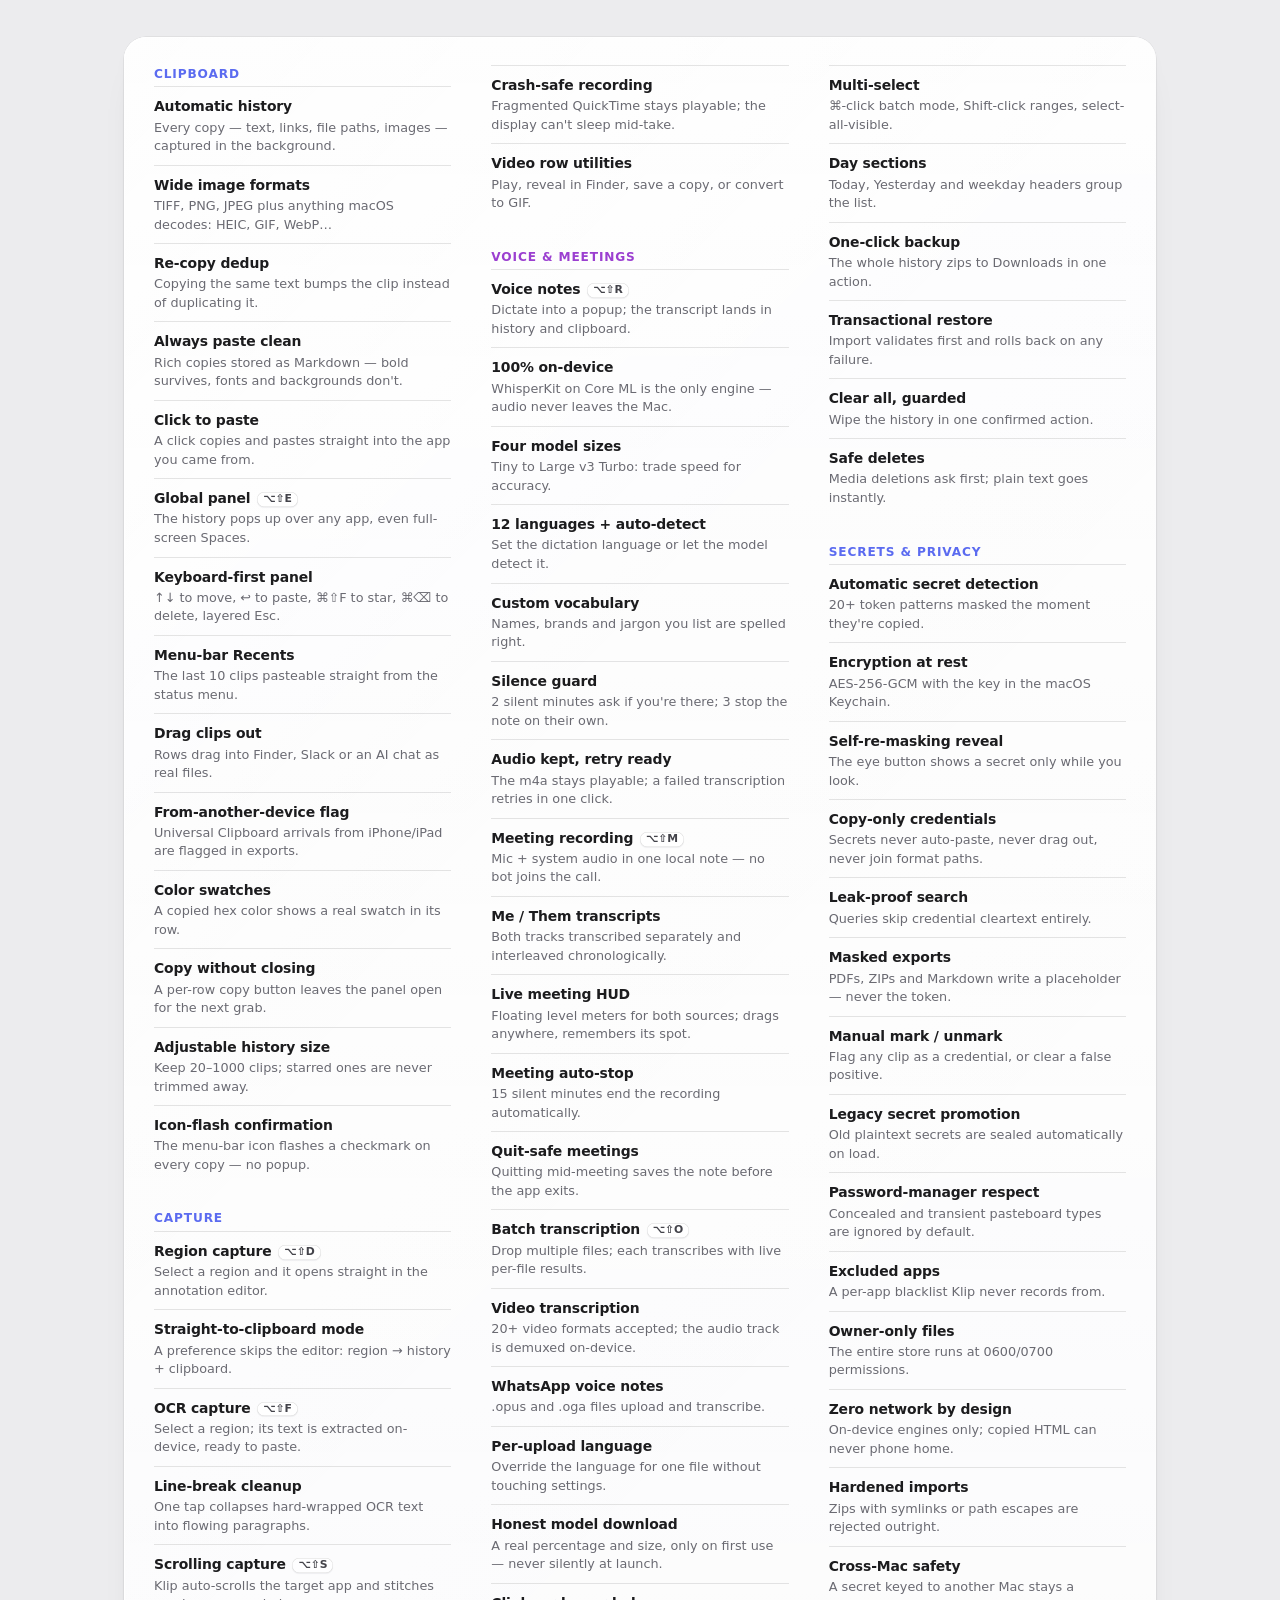
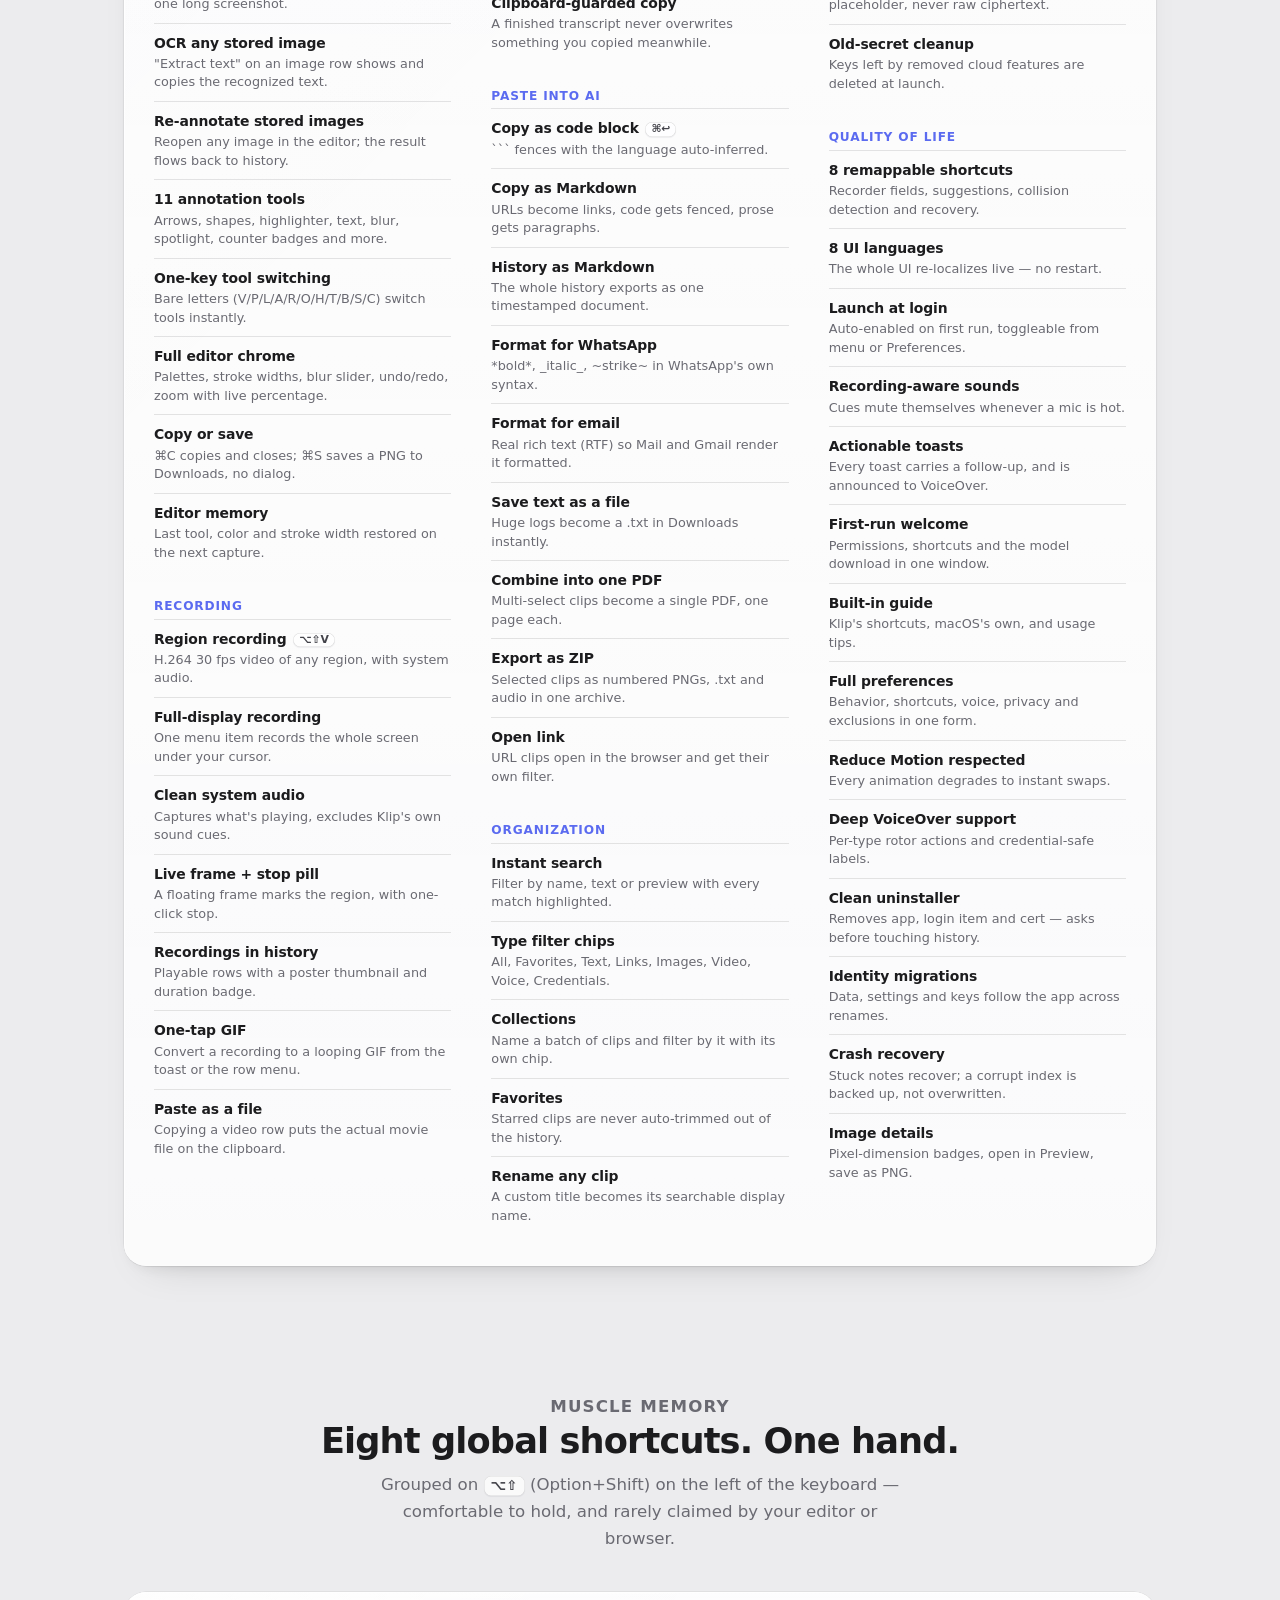
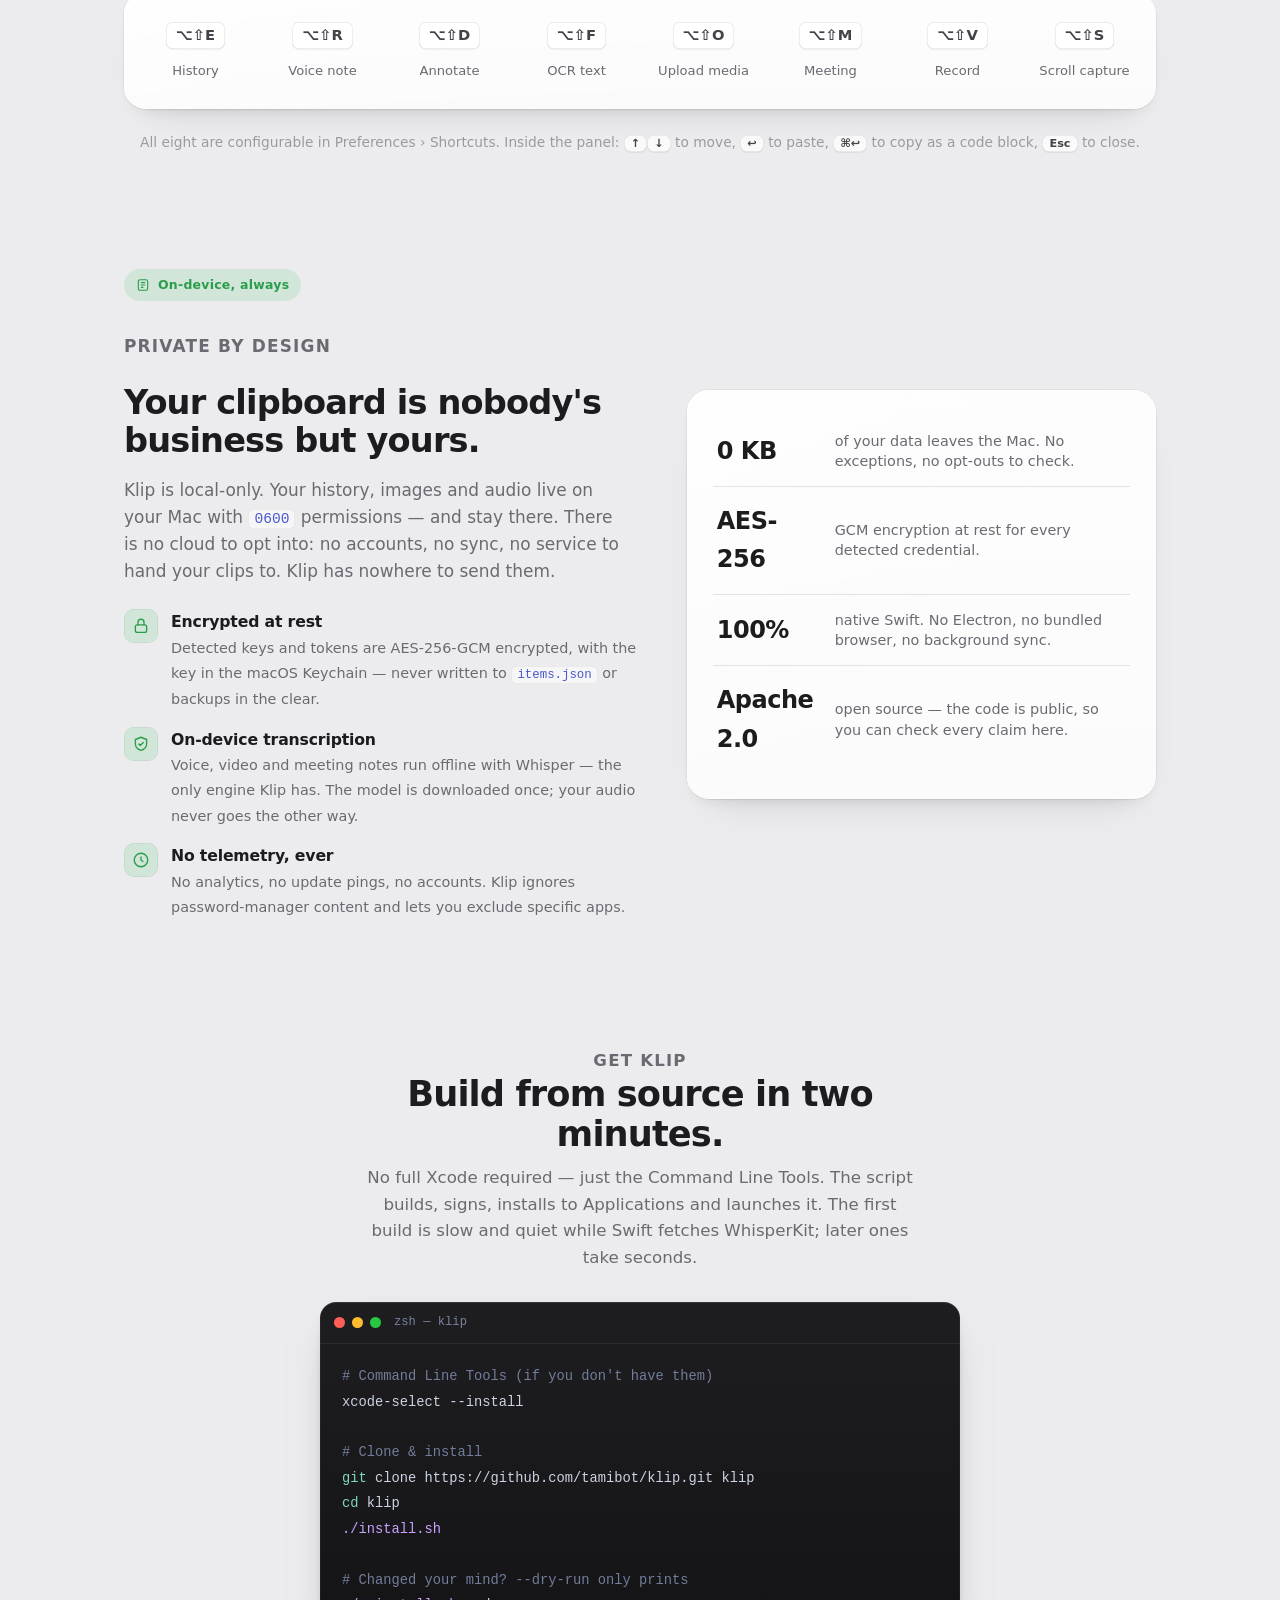
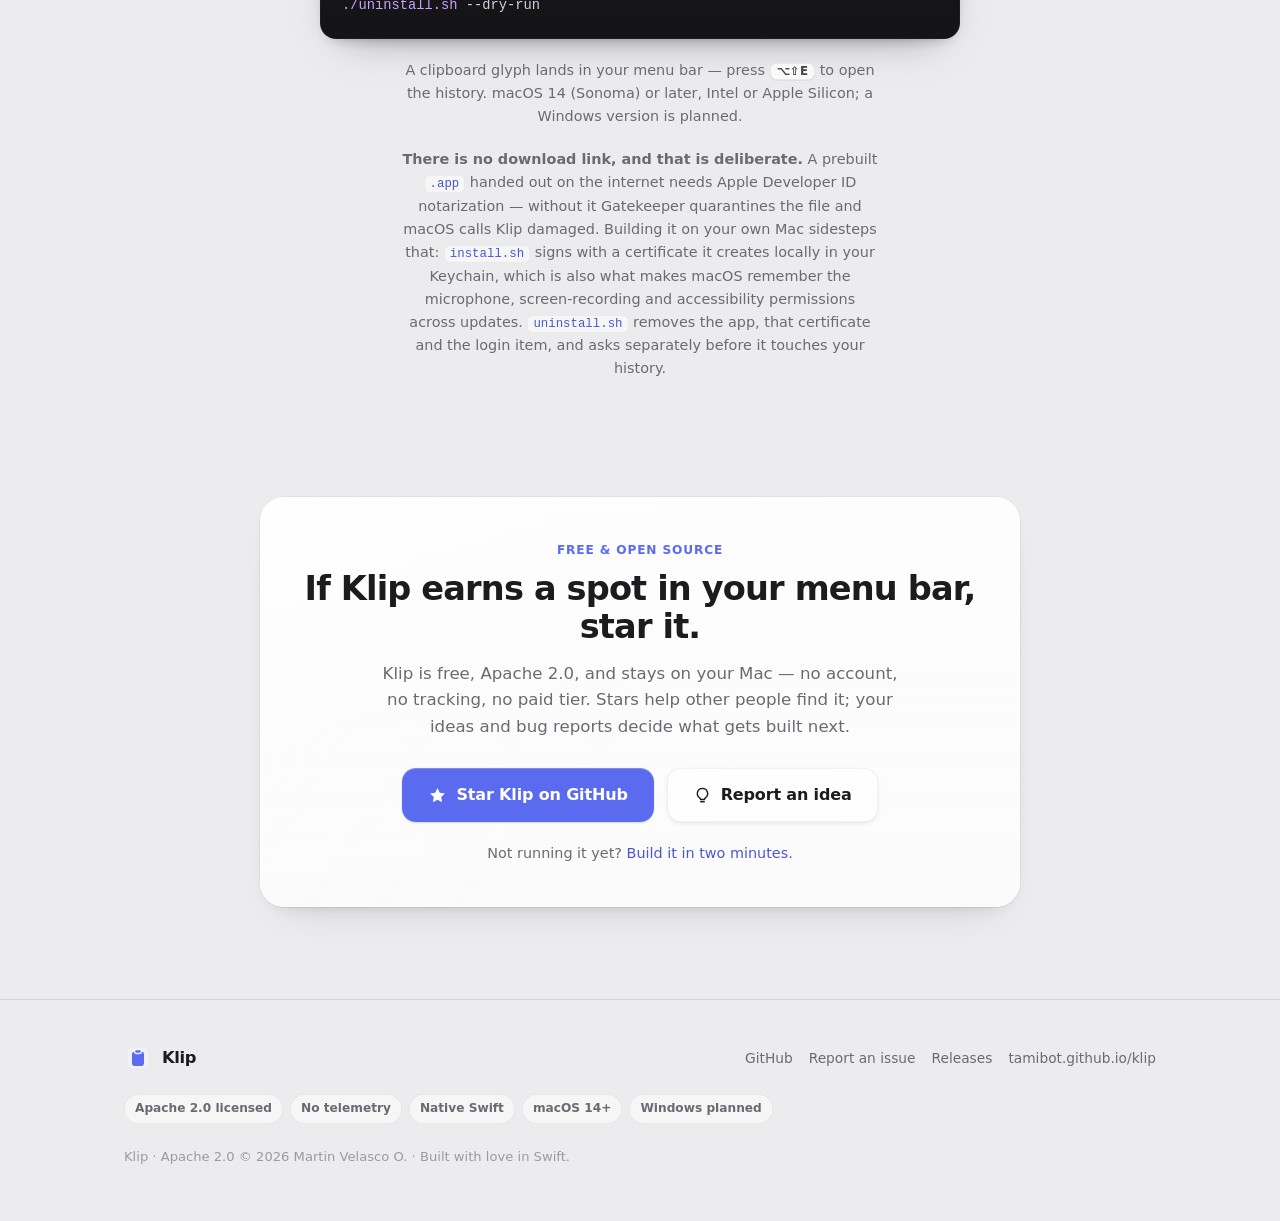
==== commit 675e82dc: "feat(landing): the full capability index, a glass flow diagram, and an honest GitHub CTA The landing" ====
--- a/docs/index.html
+++ b/docs/index.html
@@ -385,6 +385,34 @@
   .sc .k kbd{ font-size:.92rem; padding:6px 10px }
   .sc .l{ display:block; margin-top:11px; font-size:.82rem; color:var(--muted); font-weight:500 }
   .sc-note{ text-align:center; margin:22px auto 0; font-size:.86rem; color:var(--faint) }
+
+  /* ---------- Flow illustration ---------- */
+  .flow{ margin-top:72px }
+  .flow img{ display:block; width:100%; height:auto }
+
+  /* ---------- Full feature index ---------- */
+  .ix-card{ padding:28px 30px 32px; border-radius:22px }
+  @media (max-width:520px){ .ix-card{ padding:22px 18px 26px } }
+  .ix-cols{ columns:3 260px; column-gap:40px }
+  .ix-group{ margin:0 0 26px }
+  .ix-group h3{
+    font-size:.76rem; font-weight:700; letter-spacing:.07em; text-transform:uppercase;
+    color:var(--accent); margin:0 0 2px; break-after:avoid;
+  }
+  .ix-group h3.voice{ color:var(--voice) }
+  .ix-group ul{ list-style:none; margin:0; padding:0 }
+  .ix-group li{ padding:8px 0 9px; border-top:.5px solid var(--hairline); break-inside:avoid }
+  .ix-group li b{ display:block; font-size:.87rem; font-weight:600; letter-spacing:-.01em; color:var(--ink) }
+  .ix-group li b kbd{ font-size:.78em; padding:2px 6px; margin-left:2px; vertical-align:1px }
+  .ix-group li span{ display:block; font-size:.8rem; color:var(--muted); line-height:1.45; margin-top:1px }
+
+  /* ---------- GitHub CTA ---------- */
+  .gh-card{ text-align:center; max-width:760px; margin:0 auto; padding:44px 32px 42px; border-radius:24px }
+  @media (max-width:520px){ .gh-card{ padding:34px 20px 32px } }
+  .gh-card h2{ font-family:var(--display); font-size:clamp(1.55rem,3.1vw,2.1rem); line-height:1.14; letter-spacing:-.025em; margin:0; font-weight:700; color:var(--ink) }
+  .gh-card .lead{ color:var(--muted); font-size:1.04rem; line-height:1.6; max-width:50ch; margin:14px auto 0 }
+  .gh-card .cta-row{ margin-top:28px }
+  .gh-alt{ margin:20px 0 0; font-size:.9rem; color:var(--muted) }
 
   /* ---------- Privacy ---------- */
   .privacy{ position:relative }
@@ -567,6 +595,12 @@
     </div>
   </header>
 
+  <!-- ============ FLOW ILLUSTRATION ============ -->
+  <div class="flow wrap reveal">
+    <img src="klip-flow.svg" width="1000" height="500" loading="lazy" decoding="async"
+      alt="How Klip works: copies, screen captures, recordings and voice notes flow into one on-device history, and come back out clean wherever you paste — nothing leaves your Mac.">
+  </div>
+
   <!-- ============ FEATURES ============ -->
   <section id="features">
     <div class="wrap">
@@ -631,6 +665,172 @@
           <p>Tokens and API keys are auto-detected, shown masked, encrypted at rest (AES-256-GCM, key in the Keychain) and never auto-pasted.</p>
         </div>
 
+      </div>
+    </div>
+  </section>
+
+  <!-- ============ FULL FEATURE INDEX ============ -->
+  <section id="everything">
+    <div class="wrap">
+      <div class="sec-head reveal">
+        <p class="sec-kicker">The full list</p>
+        <h2>Everything, one by one.</h2>
+        <p>The nine cards are the shape. These are all 102 capabilities behind them — every line verifiable in the source.</p>
+      </div>
+      <div class="ix-card glass glass--flat reveal">
+        <div class="ix-cols">
+
+          <div class="ix-group">
+            <h3>Clipboard</h3>
+            <ul>
+              <li><b>Automatic history</b><span>Every copy — text, links, file paths, images — captured in the background.</span></li>
+              <li><b>Wide image formats</b><span>TIFF, PNG, JPEG plus anything macOS decodes: HEIC, GIF, WebP…</span></li>
+              <li><b>Re-copy dedup</b><span>Copying the same text bumps the clip instead of duplicating it.</span></li>
+              <li><b>Always paste clean</b><span>Rich copies stored as Markdown — bold survives, fonts and backgrounds don't.</span></li>
+              <li><b>Click to paste</b><span>A click copies and pastes straight into the app you came from.</span></li>
+              <li><b>Global panel <kbd>⌥⇧E</kbd></b><span>The history pops up over any app, even full-screen Spaces.</span></li>
+              <li><b>Keyboard-first panel</b><span>↑↓ to move, ↩ to paste, ⌘⇧F to star, ⌘⌫ to delete, layered Esc.</span></li>
+              <li><b>Menu-bar Recents</b><span>The last 10 clips pasteable straight from the status menu.</span></li>
+              <li><b>Drag clips out</b><span>Rows drag into Finder, Slack or an AI chat as real files.</span></li>
+              <li><b>From-another-device flag</b><span>Universal Clipboard arrivals from iPhone/iPad are flagged in exports.</span></li>
+              <li><b>Color swatches</b><span>A copied hex color shows a real swatch in its row.</span></li>
+              <li><b>Copy without closing</b><span>A per-row copy button leaves the panel open for the next grab.</span></li>
+              <li><b>Adjustable history size</b><span>Keep 20–1000 clips; starred ones are never trimmed away.</span></li>
+              <li><b>Icon-flash confirmation</b><span>The menu-bar icon flashes a checkmark on every copy — no popup.</span></li>
+            </ul>
+          </div>
+
+          <div class="ix-group">
+            <h3>Capture</h3>
+            <ul>
+              <li><b>Region capture <kbd>⌥⇧D</kbd></b><span>Select a region and it opens straight in the annotation editor.</span></li>
+              <li><b>Straight-to-clipboard mode</b><span>A preference skips the editor: region → history + clipboard.</span></li>
+              <li><b>OCR capture <kbd>⌥⇧F</kbd></b><span>Select a region; its text is extracted on-device, ready to paste.</span></li>
+              <li><b>Line-break cleanup</b><span>One tap collapses hard-wrapped OCR text into flowing paragraphs.</span></li>
+              <li><b>Scrolling capture <kbd>⌥⇧S</kbd></b><span>Klip auto-scrolls the target app and stitches one long screenshot.</span></li>
+              <li><b>OCR any stored image</b><span>"Extract text" on an image row shows and copies the recognized text.</span></li>
+              <li><b>Re-annotate stored images</b><span>Reopen any image in the editor; the result flows back to history.</span></li>
+              <li><b>11 annotation tools</b><span>Arrows, shapes, highlighter, text, blur, spotlight, counter badges and more.</span></li>
+              <li><b>One-key tool switching</b><span>Bare letters (V/P/L/A/R/O/H/T/B/S/C) switch tools instantly.</span></li>
+              <li><b>Full editor chrome</b><span>Palettes, stroke widths, blur slider, undo/redo, zoom with live percentage.</span></li>
+              <li><b>Copy or save</b><span>⌘C copies and closes; ⌘S saves a PNG to Downloads, no dialog.</span></li>
+              <li><b>Editor memory</b><span>Last tool, color and stroke width restored on the next capture.</span></li>
+            </ul>
+          </div>
+
+          <div class="ix-group">
+            <h3>Recording</h3>
+            <ul>
+              <li><b>Region recording <kbd>⌥⇧V</kbd></b><span>H.264 30 fps video of any region, with system audio.</span></li>
+              <li><b>Full-display recording</b><span>One menu item records the whole screen under your cursor.</span></li>
+              <li><b>Clean system audio</b><span>Captures what's playing, excludes Klip's own sound cues.</span></li>
+              <li><b>Live frame + stop pill</b><span>A floating frame marks the region, with one-click stop.</span></li>
+              <li><b>Recordings in history</b><span>Playable rows with a poster thumbnail and duration badge.</span></li>
+              <li><b>One-tap GIF</b><span>Convert a recording to a looping GIF from the toast or the row menu.</span></li>
+              <li><b>Paste as a file</b><span>Copying a video row puts the actual movie file on the clipboard.</span></li>
+              <li><b>Crash-safe recording</b><span>Fragmented QuickTime stays playable; the display can't sleep mid-take.</span></li>
+              <li><b>Video row utilities</b><span>Play, reveal in Finder, save a copy, or convert to GIF.</span></li>
+            </ul>
+          </div>
+
+          <div class="ix-group">
+            <h3 class="voice">Voice &amp; meetings</h3>
+            <ul>
+              <li><b>Voice notes <kbd>⌥⇧R</kbd></b><span>Dictate into a popup; the transcript lands in history and clipboard.</span></li>
+              <li><b>100% on-device</b><span>WhisperKit on Core ML is the only engine — audio never leaves the Mac.</span></li>
+              <li><b>Four model sizes</b><span>Tiny to Large v3 Turbo: trade speed for accuracy.</span></li>
+              <li><b>12 languages + auto-detect</b><span>Set the dictation language or let the model detect it.</span></li>
+              <li><b>Custom vocabulary</b><span>Names, brands and jargon you list are spelled right.</span></li>
+              <li><b>Silence guard</b><span>2 silent minutes ask if you're there; 3 stop the note on their own.</span></li>
+              <li><b>Audio kept, retry ready</b><span>The m4a stays playable; a failed transcription retries in one click.</span></li>
+              <li><b>Meeting recording <kbd>⌥⇧M</kbd></b><span>Mic + system audio in one local note — no bot joins the call.</span></li>
+              <li><b>Me / Them transcripts</b><span>Both tracks transcribed separately and interleaved chronologically.</span></li>
+              <li><b>Live meeting HUD</b><span>Floating level meters for both sources; drags anywhere, remembers its spot.</span></li>
+              <li><b>Meeting auto-stop</b><span>15 silent minutes end the recording automatically.</span></li>
+              <li><b>Quit-safe meetings</b><span>Quitting mid-meeting saves the note before the app exits.</span></li>
+              <li><b>Batch transcription <kbd>⌥⇧O</kbd></b><span>Drop multiple files; each transcribes with live per-file results.</span></li>
+              <li><b>Video transcription</b><span>20+ video formats accepted; the audio track is demuxed on-device.</span></li>
+              <li><b>WhatsApp voice notes</b><span>.opus and .oga files upload and transcribe.</span></li>
+              <li><b>Per-upload language</b><span>Override the language for one file without touching settings.</span></li>
+              <li><b>Honest model download</b><span>A real percentage and size, only on first use — never silently at launch.</span></li>
+              <li><b>Clipboard-guarded copy</b><span>A finished transcript never overwrites something you copied meanwhile.</span></li>
+            </ul>
+          </div>
+
+          <div class="ix-group">
+            <h3>Paste into AI</h3>
+            <ul>
+              <li><b>Copy as code block <kbd>⌘↩</kbd></b><span>``` fences with the language auto-inferred.</span></li>
+              <li><b>Copy as Markdown</b><span>URLs become links, code gets fenced, prose gets paragraphs.</span></li>
+              <li><b>History as Markdown</b><span>The whole history exports as one timestamped document.</span></li>
+              <li><b>Format for WhatsApp</b><span>*bold*, _italic_, ~strike~ in WhatsApp's own syntax.</span></li>
+              <li><b>Format for email</b><span>Real rich text (RTF) so Mail and Gmail render it formatted.</span></li>
+              <li><b>Save text as a file</b><span>Huge logs become a .txt in Downloads instantly.</span></li>
+              <li><b>Combine into one PDF</b><span>Multi-select clips become a single PDF, one page each.</span></li>
+              <li><b>Export as ZIP</b><span>Selected clips as numbered PNGs, .txt and audio in one archive.</span></li>
+              <li><b>Open link</b><span>URL clips open in the browser and get their own filter.</span></li>
+            </ul>
+          </div>
+
+          <div class="ix-group">
+            <h3>Organization</h3>
+            <ul>
+              <li><b>Instant search</b><span>Filter by name, text or preview with every match highlighted.</span></li>
+              <li><b>Type filter chips</b><span>All, Favorites, Text, Links, Images, Video, Voice, Credentials.</span></li>
+              <li><b>Collections</b><span>Name a batch of clips and filter by it with its own chip.</span></li>
+              <li><b>Favorites</b><span>Starred clips are never auto-trimmed out of the history.</span></li>
+              <li><b>Rename any clip</b><span>A custom title becomes its searchable display name.</span></li>
+              <li><b>Multi-select</b><span>⌘-click batch mode, Shift-click ranges, select-all-visible.</span></li>
+              <li><b>Day sections</b><span>Today, Yesterday and weekday headers group the list.</span></li>
+              <li><b>One-click backup</b><span>The whole history zips to Downloads in one action.</span></li>
+              <li><b>Transactional restore</b><span>Import validates first and rolls back on any failure.</span></li>
+              <li><b>Clear all, guarded</b><span>Wipe the history in one confirmed action.</span></li>
+              <li><b>Safe deletes</b><span>Media deletions ask first; plain text goes instantly.</span></li>
+            </ul>
+          </div>
+
+          <div class="ix-group">
+            <h3>Secrets &amp; privacy</h3>
+            <ul>
+              <li><b>Automatic secret detection</b><span>20+ token patterns masked the moment they're copied.</span></li>
+              <li><b>Encryption at rest</b><span>AES-256-GCM with the key in the macOS Keychain.</span></li>
+              <li><b>Self-re-masking reveal</b><span>The eye button shows a secret only while you look.</span></li>
+              <li><b>Copy-only credentials</b><span>Secrets never auto-paste, never drag out, never join format paths.</span></li>
+              <li><b>Leak-proof search</b><span>Queries skip credential cleartext entirely.</span></li>
+              <li><b>Masked exports</b><span>PDFs, ZIPs and Markdown write a placeholder — never the token.</span></li>
+              <li><b>Manual mark / unmark</b><span>Flag any clip as a credential, or clear a false positive.</span></li>
+              <li><b>Legacy secret promotion</b><span>Old plaintext secrets are sealed automatically on load.</span></li>
+              <li><b>Password-manager respect</b><span>Concealed and transient pasteboard types are ignored by default.</span></li>
+              <li><b>Excluded apps</b><span>A per-app blacklist Klip never records from.</span></li>
+              <li><b>Owner-only files</b><span>The entire store runs at 0600/0700 permissions.</span></li>
+              <li><b>Zero network by design</b><span>On-device engines only; copied HTML can never phone home.</span></li>
+              <li><b>Hardened imports</b><span>Zips with symlinks or path escapes are rejected outright.</span></li>
+              <li><b>Cross-Mac safety</b><span>A secret keyed to another Mac stays a placeholder, never raw ciphertext.</span></li>
+              <li><b>Old-secret cleanup</b><span>Keys left by removed cloud features are deleted at launch.</span></li>
+            </ul>
+          </div>
+
+          <div class="ix-group">
+            <h3>Quality of life</h3>
+            <ul>
+              <li><b>8 remappable shortcuts</b><span>Recorder fields, suggestions, collision detection and recovery.</span></li>
+              <li><b>8 UI languages</b><span>The whole UI re-localizes live — no restart.</span></li>
+              <li><b>Launch at login</b><span>Auto-enabled on first run, toggleable from menu or Preferences.</span></li>
+              <li><b>Recording-aware sounds</b><span>Cues mute themselves whenever a mic is hot.</span></li>
+              <li><b>Actionable toasts</b><span>Every toast carries a follow-up, and is announced to VoiceOver.</span></li>
+              <li><b>First-run welcome</b><span>Permissions, shortcuts and the model download in one window.</span></li>
+              <li><b>Built-in guide</b><span>Klip's shortcuts, macOS's own, and usage tips.</span></li>
+              <li><b>Full preferences</b><span>Behavior, shortcuts, voice, privacy and exclusions in one form.</span></li>
+              <li><b>Reduce Motion respected</b><span>Every animation degrades to instant swaps.</span></li>
+              <li><b>Deep VoiceOver support</b><span>Per-type rotor actions and credential-safe labels.</span></li>
+              <li><b>Clean uninstaller</b><span>Removes app, login item and cert — asks before touching history.</span></li>
+              <li><b>Identity migrations</b><span>Data, settings and keys follow the app across renames.</span></li>
+              <li><b>Crash recovery</b><span>Stuck notes recover; a corrupt index is backed up, not overwritten.</span></li>
+              <li><b>Image details</b><span>Pixel-dimension badges, open in Preview, save as PNG.</span></li>
+            </ul>
+          </div>
+
+        </div>
       </div>
     </div>
   </section>
@@ -719,6 +919,28 @@
     </div>
   </section>
 
+  <!-- ============ GITHUB CTA ============ -->
+  <section id="github">
+    <div class="wrap">
+      <div class="gh-card glass glass--flat reveal">
+        <p class="sec-kicker">Free &amp; open source</p>
+        <h2>If Klip earns a spot in your menu bar, star it.</h2>
+        <p class="lead">Klip is free, Apache 2.0, and stays on your Mac — no account, no tracking, no paid tier. Stars help other people find it; your ideas and bug reports decide what gets built next.</p>
+        <div class="cta-row">
+          <a class="btn btn-primary" href="https://github.com/tamibot/klip" rel="noopener">
+            <svg viewBox="0 0 24 24" fill="currentColor" aria-hidden="true"><path d="M12 2.6l2.9 5.88 6.5.94-4.7 4.58 1.1 6.47L12 17.42l-5.8 3.05 1.1-6.47-4.7-4.58 6.5-.94L12 2.6z"/></svg>
+            Star Klip on GitHub
+          </a>
+          <a class="btn btn-secondary" href="https://github.com/tamibot/klip/issues/new" rel="noopener">
+            <svg viewBox="0 0 24 24" fill="none" stroke="currentColor" stroke-width="1.8" stroke-linecap="round" stroke-linejoin="round" aria-hidden="true"><path d="M12 3a6.5 6.5 0 0 0-3.6 11.9c.6.4 1.1 1.1 1.1 1.9v.2h5v-.2c0-.8.5-1.5 1.1-1.9A6.5 6.5 0 0 0 12 3Z"/><path d="M9.8 20h4.4"/></svg>
+            Report an idea
+          </a>
+        </div>
+        <p class="gh-alt">Not running it yet? <a href="#install">Build it in two minutes.</a></p>
+      </div>
+    </div>
+  </section>
+
 </main>
 
 <!-- ============ FOOTER ============ -->
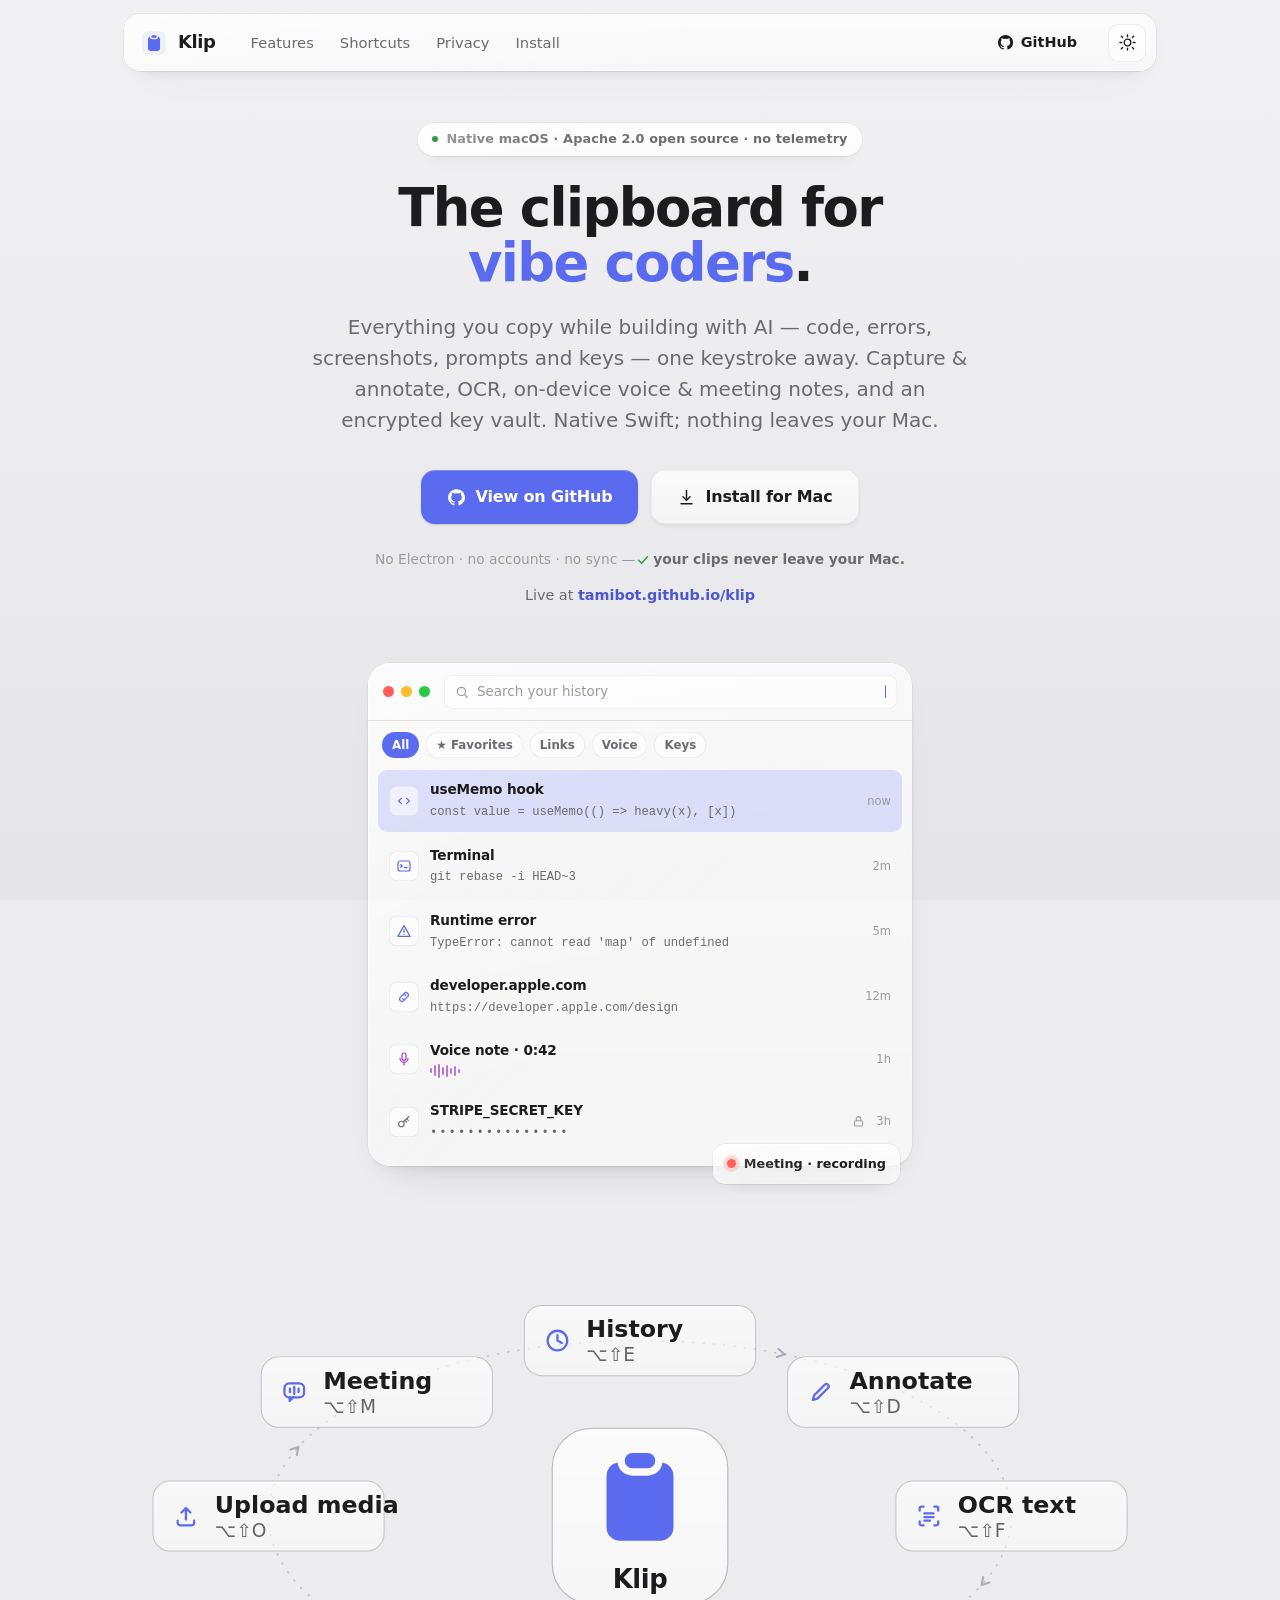
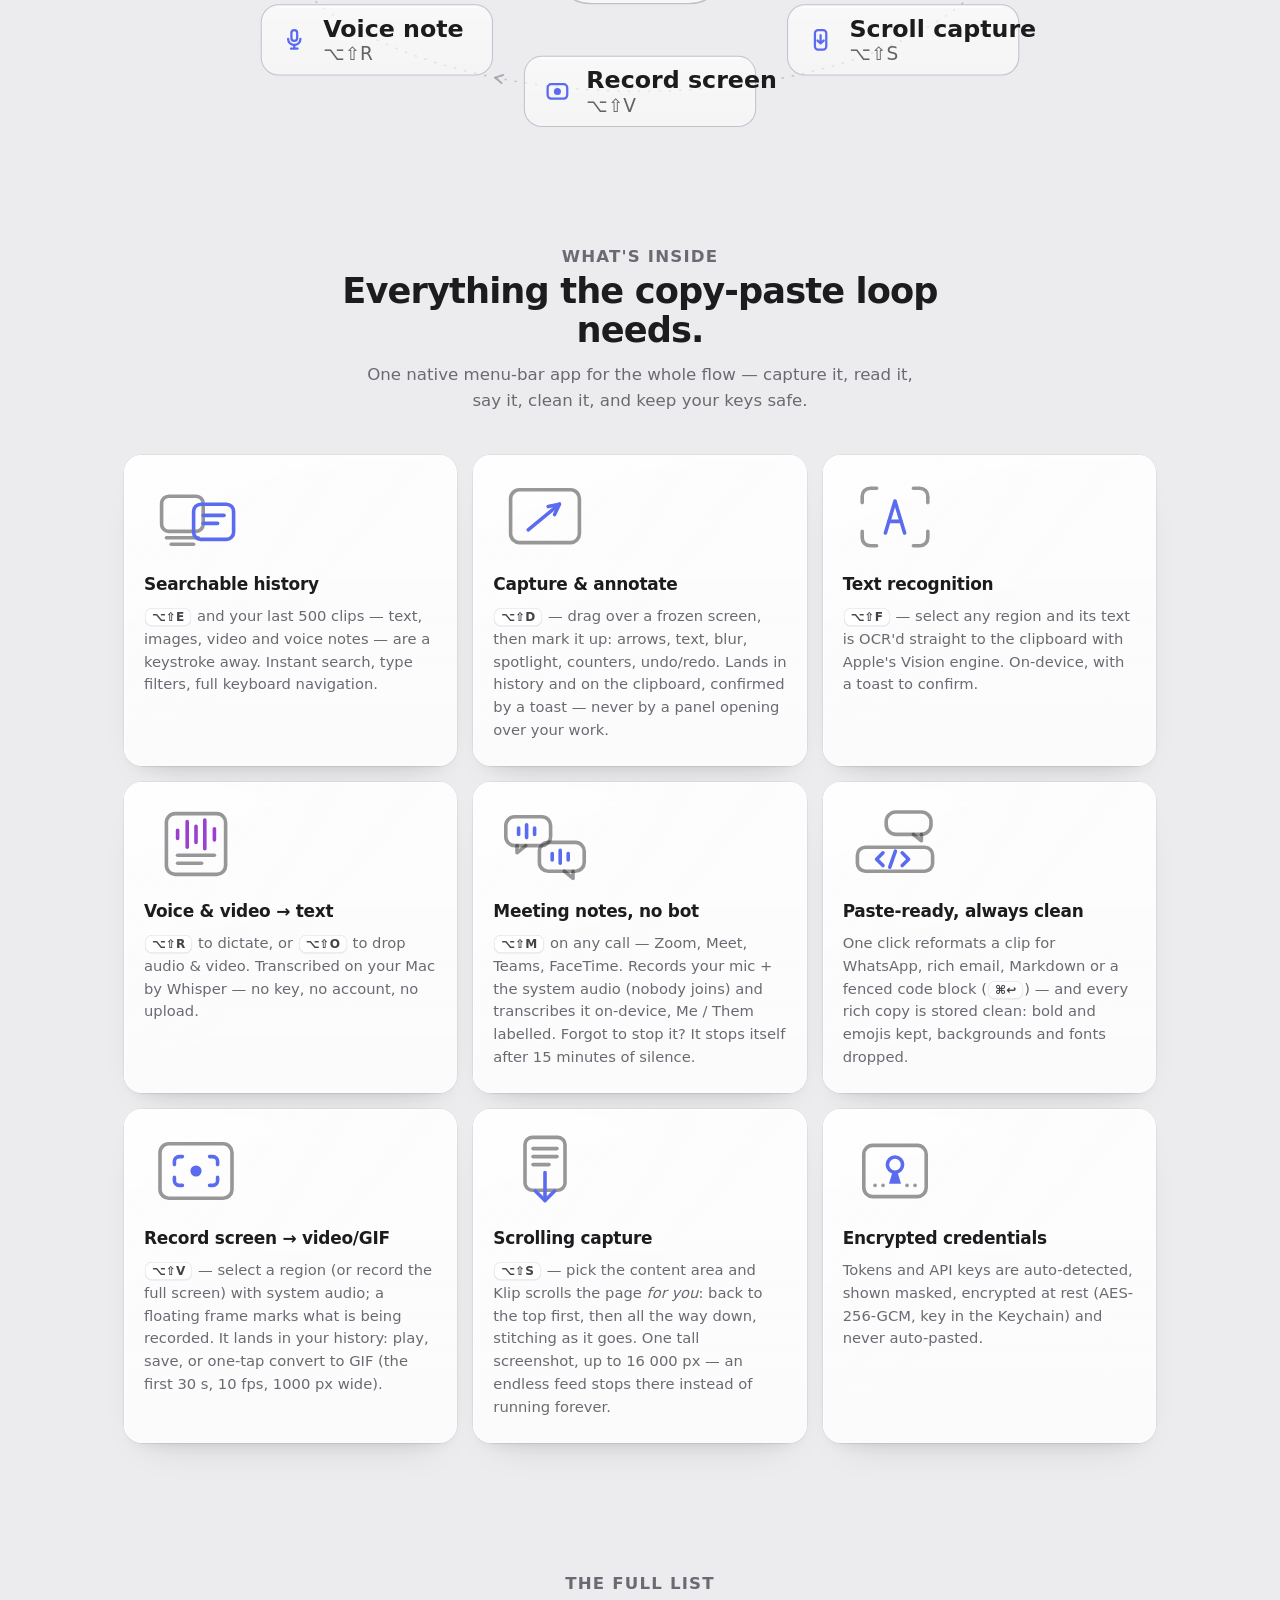
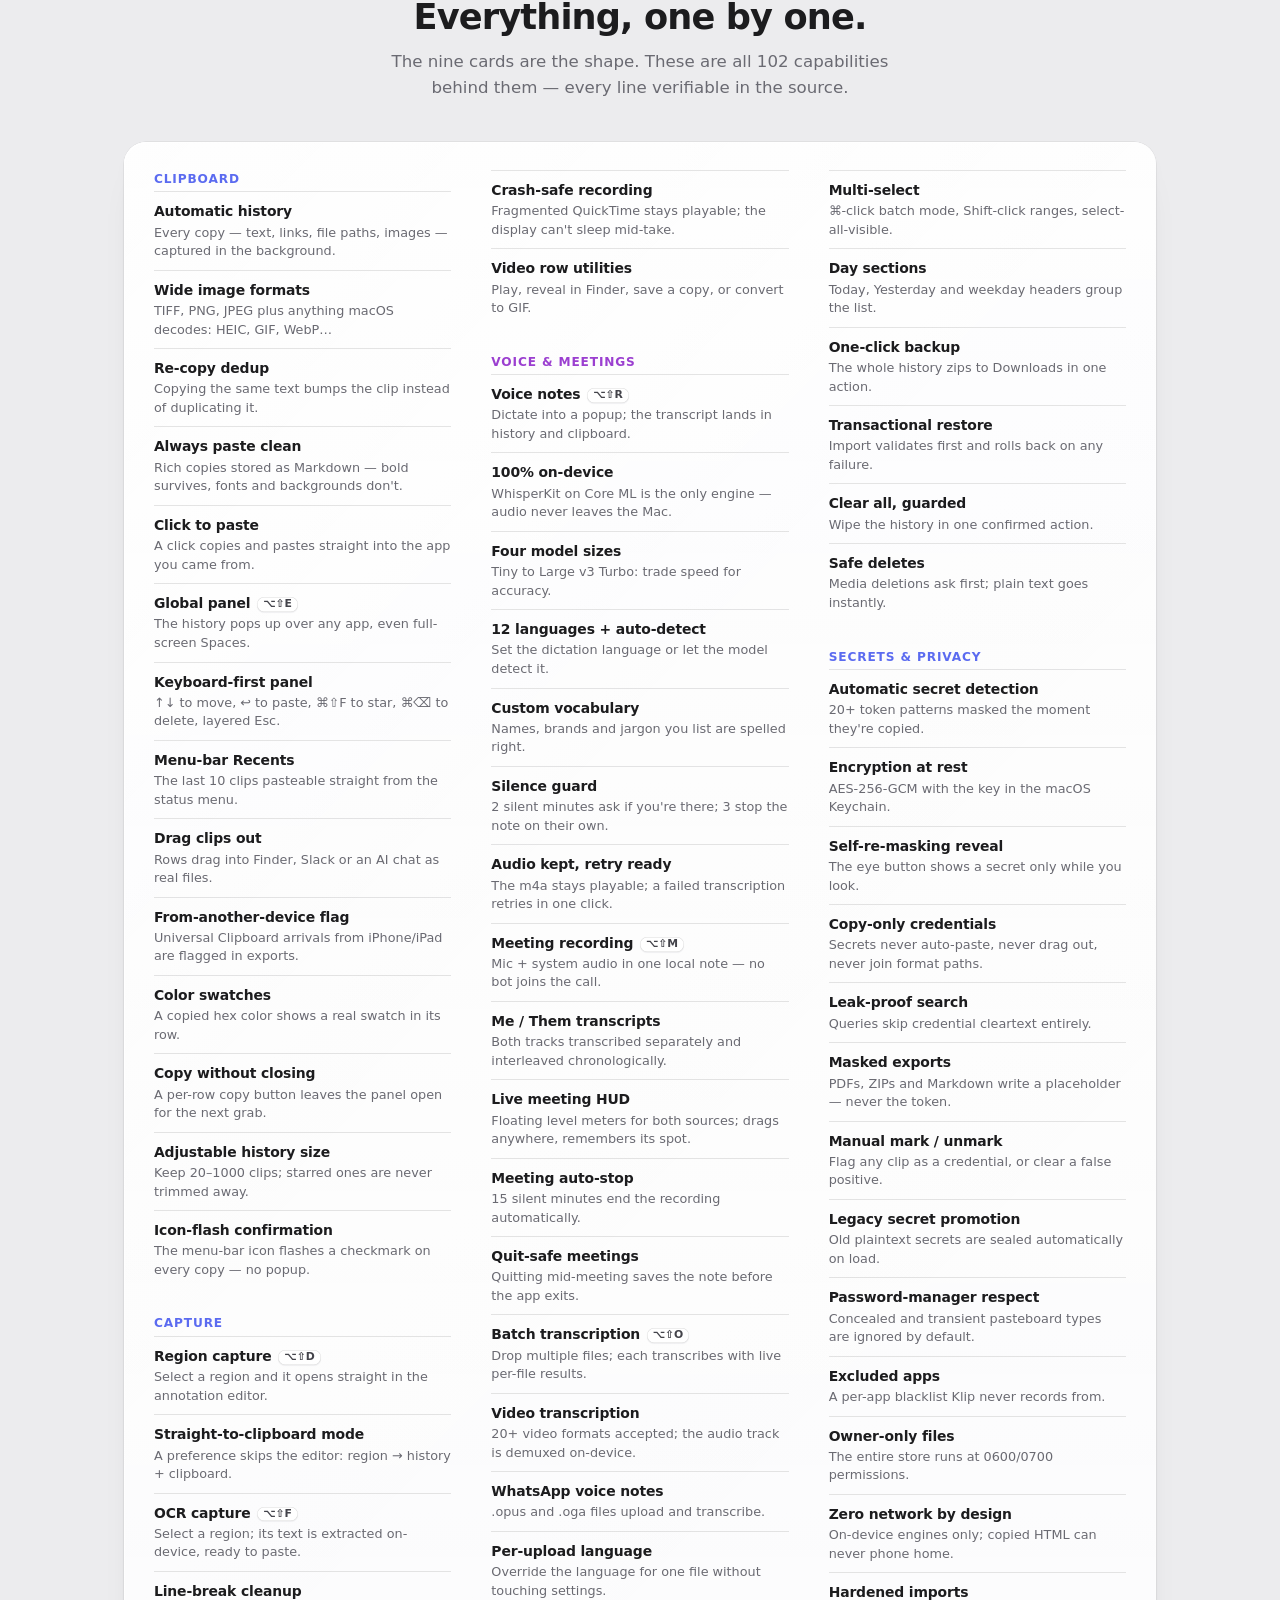
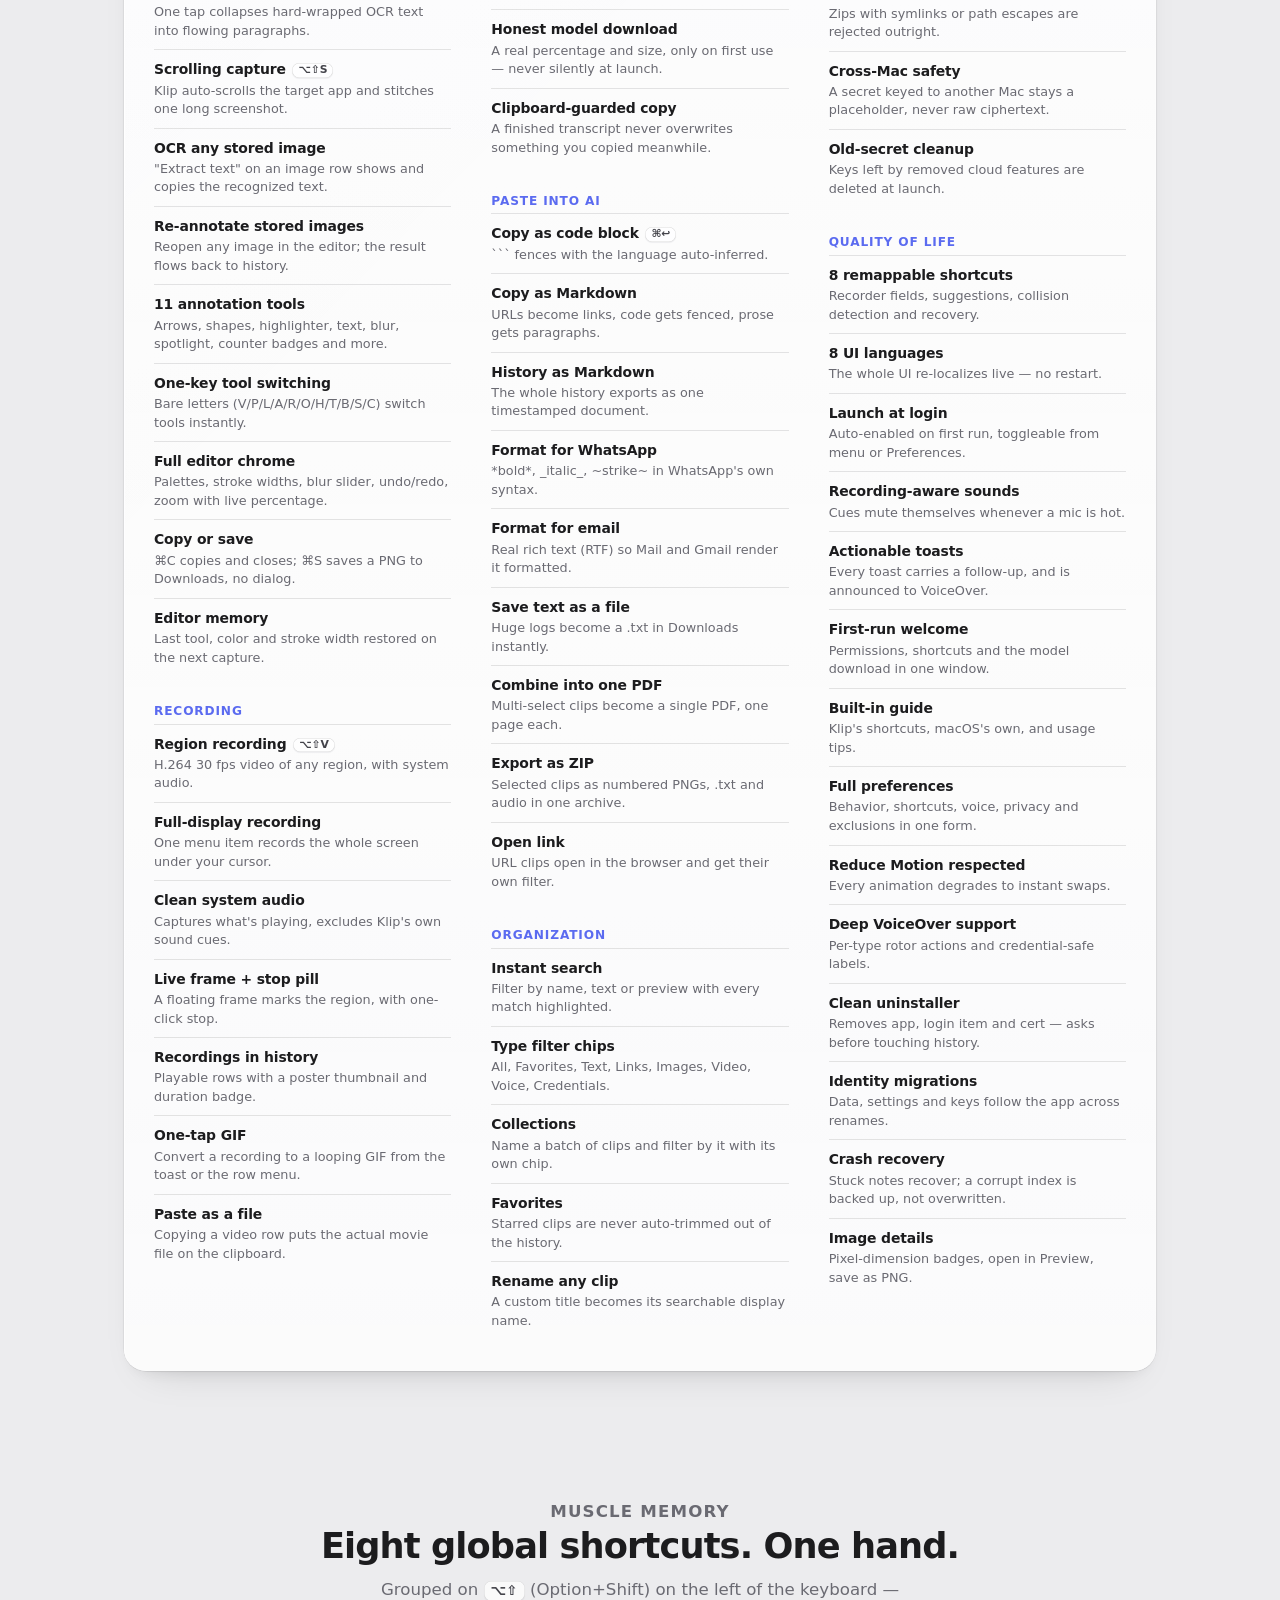
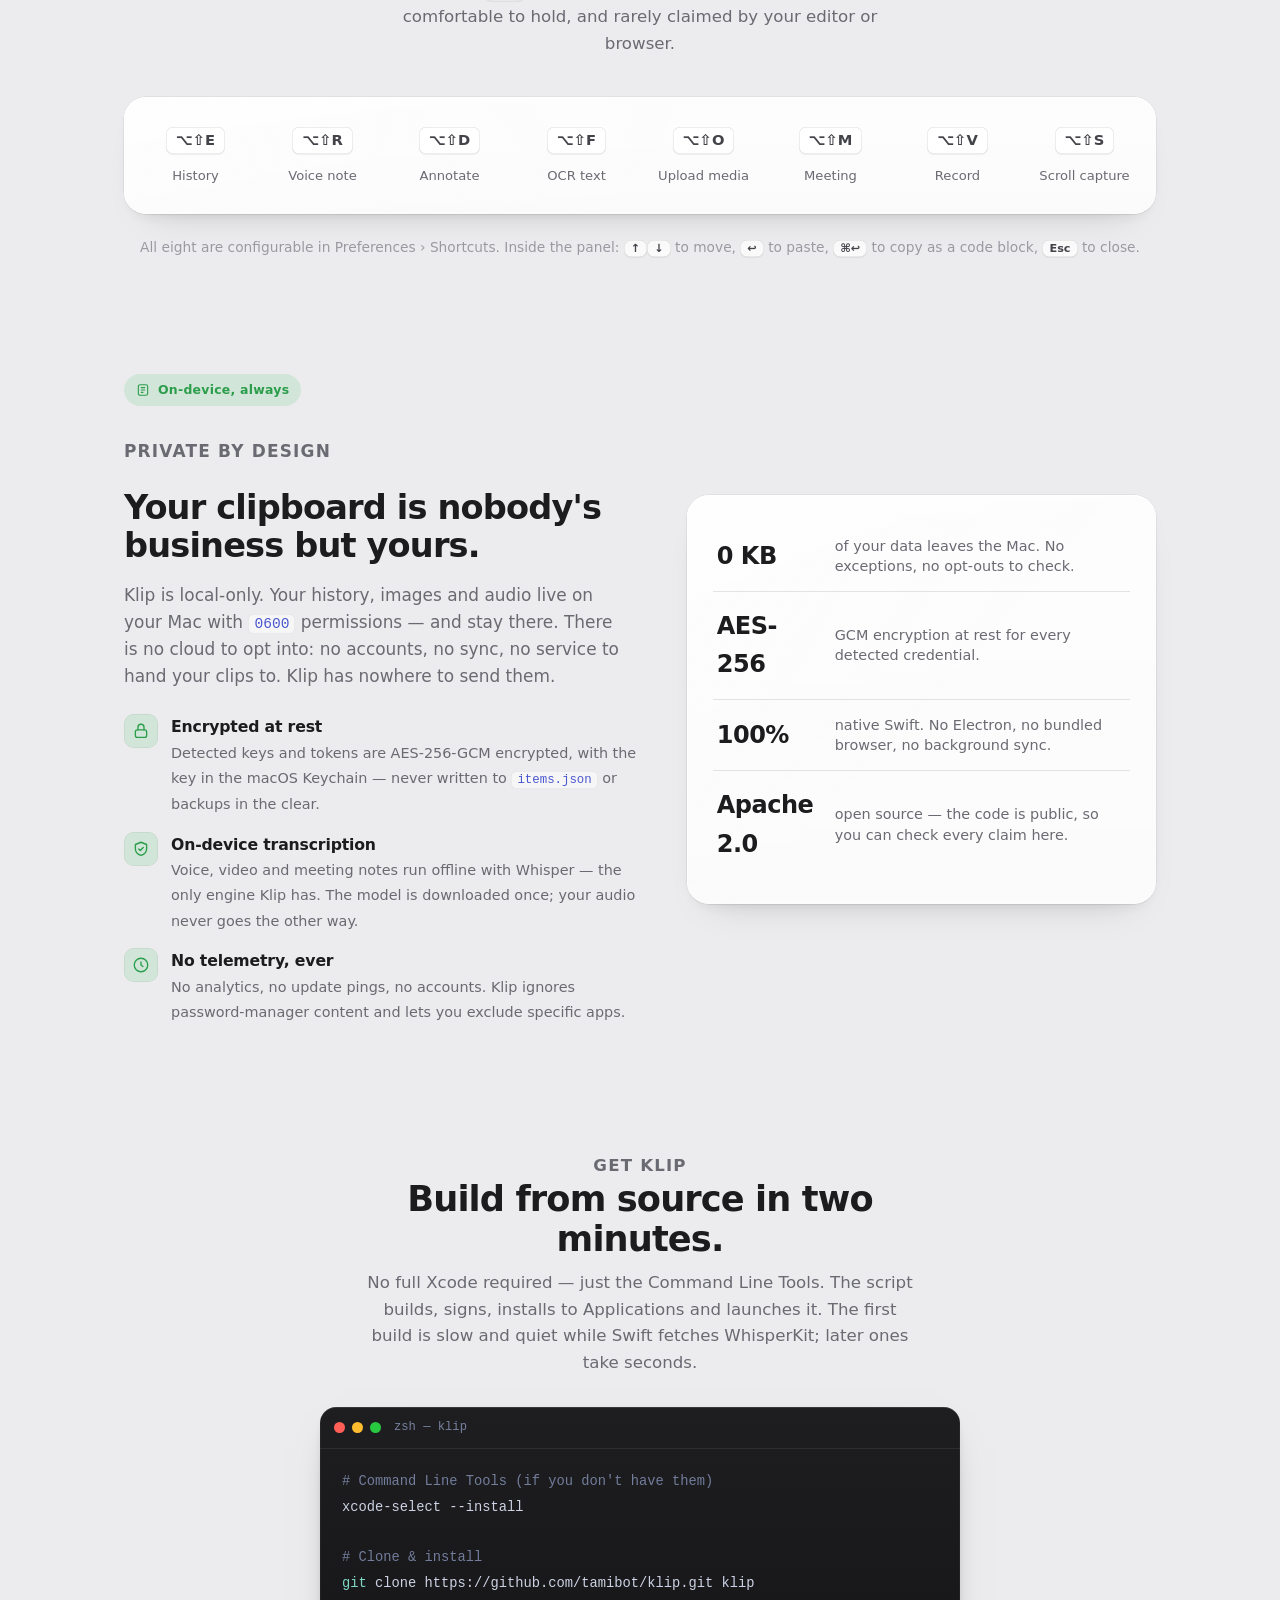
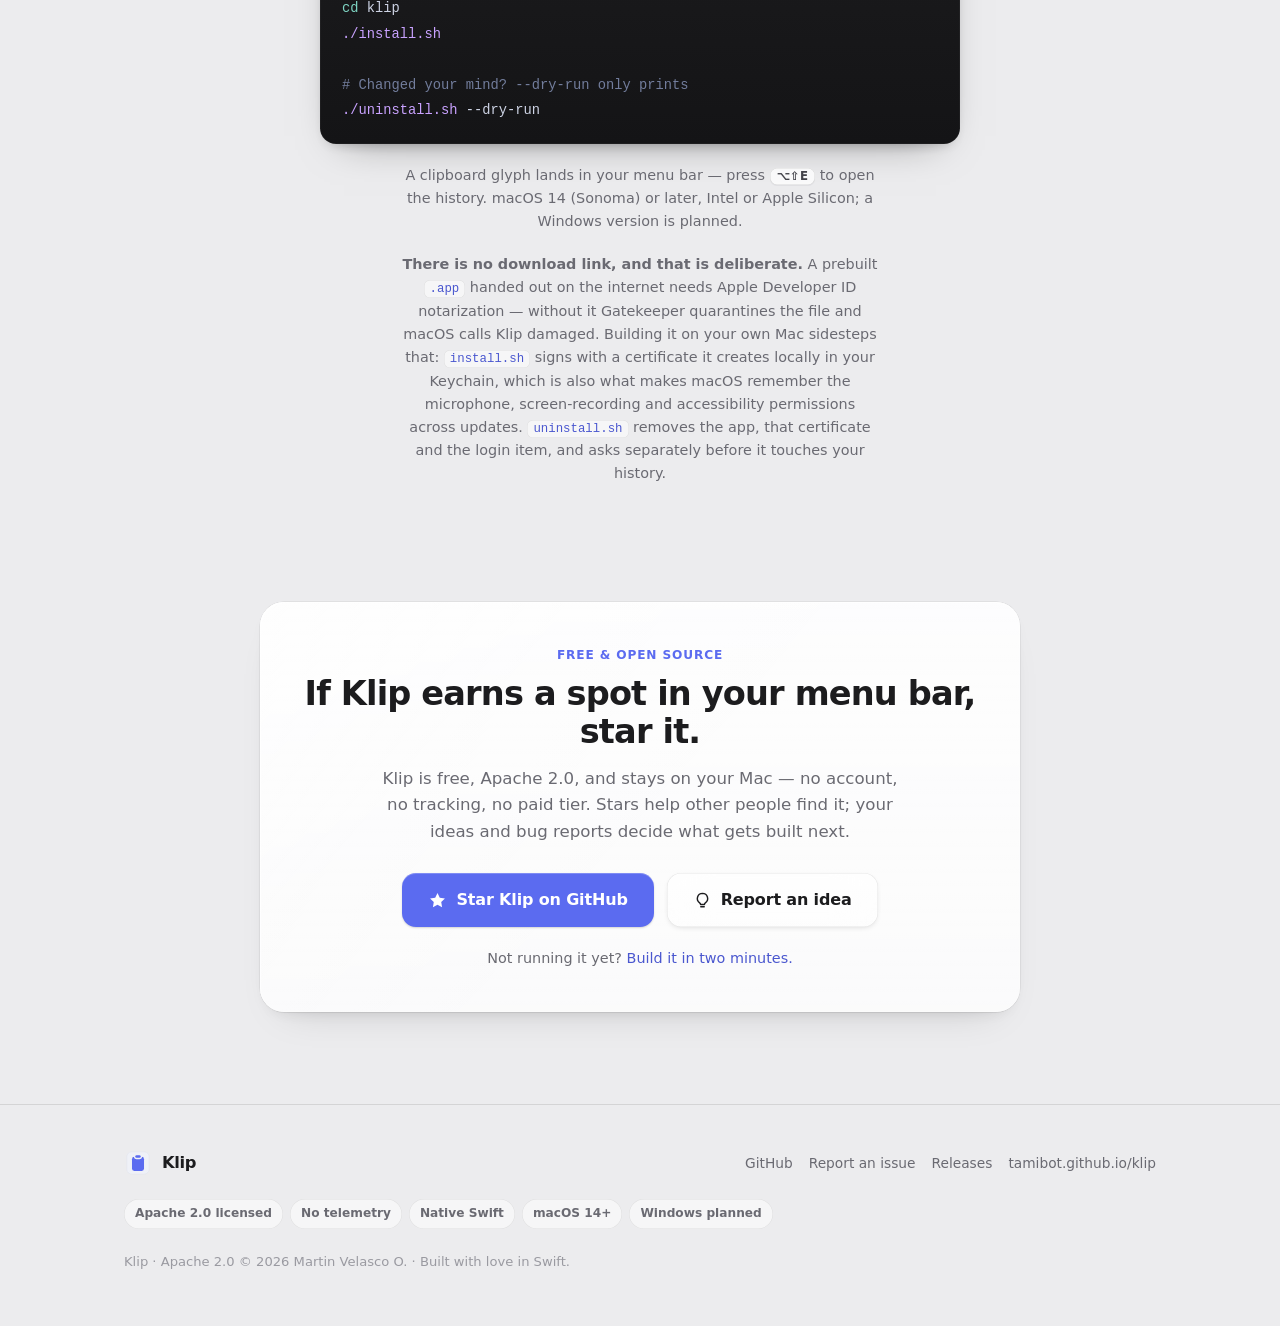
==== commit 6455ae1b: "ux(landing): story pictograms on the feature cards, Shottr-style The nine feature cards led with 24-" ====
--- a/docs/index.html
+++ b/docs/index.html
@@ -359,14 +359,12 @@
   @media (max-width:520px){ .grid{ grid-template-columns:1fr } }
   .feat{ padding:22px 20px 24px; border-radius:18px; transition:transform .22s cubic-bezier(.2,.7,.2,1) }
   .feat:hover{ transform:translateY(-4px) }
-  .feat .tile{
-    width:44px; height:44px; border-radius:12px; display:grid; place-items:center; margin-bottom:15px;
-    color:var(--accent);                                   /* indigo glyph */
-    background:color-mix(in srgb, var(--ink) 6%, transparent);   /* neutral gray tile */
-    box-shadow: inset 0 0 0 .5px var(--hairline);
-  }
-  .feat .tile.voice{ color:var(--voice) }                  /* purple = voice only */
-  .feat .tile svg{ width:24px; height:24px }
+  .feat .picto{ margin-bottom:14px; color:var(--ink) }
+  .feat .picto svg{ width:104px; height:80px; display:block }
+  .feat .picto .n{ stroke:currentColor; opacity:.45 }      /* neutral tone: the canvas */
+  .feat .picto .a{ stroke:var(--accent) }                  /* brand tone: the action */
+  .feat .picto .af{ fill:var(--accent); stroke:none }
+  .feat .picto.voice .a{ stroke:var(--voice) }             /* purple = voice only */
   .feat h3{ font-size:1.06rem; font-weight:650; letter-spacing:-.015em; margin:0 0 7px }
   .feat p{ margin:0; color:var(--muted); font-size:.92rem; line-height:1.55 }
   .feat p kbd{ margin:0 1px }
@@ -612,55 +610,55 @@
       <div class="grid">
 
         <div class="feat glass glass--flat reveal">
-          <div class="tile"><svg viewBox="0 0 24 24" fill="none" stroke="currentColor" stroke-width="1.6" stroke-linecap="round" stroke-linejoin="round" aria-hidden="true"><rect x="5" y="4" width="14" height="17" rx="3"/><path d="M9 4V3.2A2.8 2.8 0 0 1 15 3.2V4"/><path d="M9 11h6"/><path d="M9 14.5h6"/><path d="M9 18h4"/></svg></div>
+          <div class="picto"><svg viewBox="0 0 130 100" fill="none" stroke-width="4.5" stroke-linecap="round" stroke-linejoin="round" aria-hidden="true"><rect class="n" x="22" y="24" width="52" height="44" rx="9"/><path class="n" d="M28 76h40"/><path class="n" d="M34 84h28"/><rect class="a" x="62" y="34" width="50" height="44" rx="9"/><path class="a" d="M74 48h26"/><path class="a" d="M74 58h18"/></svg></div>
           <h3>Searchable history</h3>
           <p><kbd>⌥⇧E</kbd> and your last 500 clips — text, images, video and voice notes — are a keystroke away. Instant search, type filters, full keyboard navigation.</p>
         </div>
 
         <div class="feat glass glass--flat reveal">
-          <div class="tile"><svg viewBox="0 0 24 24" fill="none" stroke="currentColor" stroke-width="1.6" stroke-linecap="round" stroke-linejoin="round" aria-hidden="true"><path d="M4 8V6.5A2.5 2.5 0 0 1 6.5 4H8"/><path d="M16 4h1.5A2.5 2.5 0 0 1 20 6.5V8"/><path d="M20 16v1.5a2.5 2.5 0 0 1-2.5 2.5H16"/><path d="M8 20H6.5A2.5 2.5 0 0 1 4 17.5V16"/><circle cx="12" cy="12" r="3.2"/></svg></div>
+          <div class="picto"><svg viewBox="0 0 130 100" fill="none" stroke-width="4.5" stroke-linecap="round" stroke-linejoin="round" aria-hidden="true"><rect class="n" x="22" y="16" width="86" height="66" rx="11"/><path class="a" d="M44 66 83 34"/><path class="a" d="M69 37 83 34 77 47"/></svg></div>
           <h3>Capture &amp; annotate</h3>
           <p><kbd>⌥⇧D</kbd> — drag over a frozen screen, then mark it up: arrows, text, blur, spotlight, counters, undo/redo. Lands in history and on the clipboard, confirmed by a toast — never by a panel opening over your work.</p>
         </div>
 
         <div class="feat glass glass--flat reveal">
-          <div class="tile"><svg viewBox="0 0 24 24" fill="none" stroke="currentColor" stroke-width="1.6" stroke-linecap="round" stroke-linejoin="round" aria-hidden="true"><path d="M4 8V6.5A2.5 2.5 0 0 1 6.5 4H8"/><path d="M16 4h1.5A2.5 2.5 0 0 1 20 6.5V8"/><path d="M20 16v1.5a2.5 2.5 0 0 1-2.5 2.5H16"/><path d="M8 20H6.5A2.5 2.5 0 0 1 4 17.5V16"/><path d="M8 9.5h8"/><path d="M8 12.5h8"/><path d="M8 15.5h5"/></svg></div>
+          <div class="picto"><svg viewBox="0 0 130 100" fill="none" stroke-width="4.5" stroke-linecap="round" stroke-linejoin="round" aria-hidden="true"><path class="n" d="M24 32v-8a10 10 0 0 1 10-10h8"/><path class="n" d="M88 14h8a10 10 0 0 1 10 10v8"/><path class="n" d="M106 68v8a10 10 0 0 1-10 10h-8"/><path class="n" d="M42 86h-8a10 10 0 0 1-10-10v-8"/><path class="a" d="M53 70 65 30 77 70"/><path class="a" d="M57.5 55.5h15"/></svg></div>
           <h3>Text recognition</h3>
           <p><kbd>⌥⇧F</kbd> — select any region and its text is OCR'd straight to the clipboard with Apple's Vision engine. On-device, with a toast to confirm.</p>
         </div>
 
         <div class="feat glass glass--flat reveal">
-          <div class="tile voice"><svg viewBox="0 0 24 24" fill="none" stroke="currentColor" stroke-width="1.8" stroke-linecap="round" stroke-linejoin="round" aria-hidden="true"><path d="M3 11v2"/><path d="M6.6 8v8"/><path d="M10.2 5v14"/><path d="M13.8 8v8"/><path d="M17.4 6.5v11"/><path d="M21 10v4"/></svg></div>
+          <div class="picto voice"><svg viewBox="0 0 130 100" fill="none" stroke-width="4.5" stroke-linecap="round" stroke-linejoin="round" aria-hidden="true"><rect class="n" x="28" y="12" width="74" height="76" rx="11"/><path class="n" d="M42 64h46"/><path class="n" d="M42 74h30"/><path class="a" d="M42 33v10"/><path class="a" d="M54 22v32"/><path class="a" d="M65 28v20"/><path class="a" d="M76 20v36"/><path class="a" d="M88 31v14"/></svg></div>
           <h3>Voice &amp; video → text</h3>
           <p><kbd>⌥⇧R</kbd> to dictate, or <kbd>⌥⇧O</kbd> to drop audio &amp; video. Transcribed on your Mac by Whisper — no key, no account, no upload.</p>
         </div>
 
         <div class="feat glass glass--flat reveal">
-          <div class="tile"><svg viewBox="0 0 24 24" fill="none" stroke="currentColor" stroke-width="1.6" stroke-linecap="round" stroke-linejoin="round" aria-hidden="true"><rect x="5.5" y="3" width="5" height="9.5" rx="2.5"/><path d="M3.5 10.5a4.5 4.5 0 0 0 9 0"/><path d="M8 15v3"/><path d="M6 20.5h4"/><path d="M15.5 8.5v7"/><path d="M18.5 6v12"/><path d="M21.5 9.5v5"/></svg></div>
+          <div class="picto"><svg viewBox="0 0 130 100" fill="none" stroke-width="4.5" stroke-linecap="round" stroke-linejoin="round" aria-hidden="true"><rect class="n" x="16" y="16" width="56" height="36" rx="11"/><path class="n" d="M30 52v9l11-9"/><rect class="n" x="58" y="48" width="56" height="36" rx="11"/><path class="n" d="M100 84v9l-11-9"/><path class="a" d="M32 30v8"/><path class="a" d="M42 26v16"/><path class="a" d="M52 30v8"/><path class="a" d="M74 62v8"/><path class="a" d="M84 58v16"/><path class="a" d="M94 62v8"/></svg></div>
           <h3>Meeting notes, no bot</h3>
           <p><kbd>⌥⇧M</kbd> on any call — Zoom, Meet, Teams, FaceTime. Records your mic + the system audio (nobody joins) and transcribes it on-device, Me / Them labelled. Forgot to stop it? It stops itself after 15 minutes of silence.</p>
         </div>
 
         <div class="feat glass glass--flat reveal">
-          <div class="tile"><svg viewBox="0 0 24 24" fill="none" stroke="currentColor" stroke-width="1.6" stroke-linecap="round" stroke-linejoin="round" aria-hidden="true"><rect x="8.5" y="8.5" width="11" height="12" rx="2.5"/><path d="M15.5 8.5V6A2.5 2.5 0 0 0 13 3.5H6.5A2.5 2.5 0 0 0 4 6v8.5A2.5 2.5 0 0 0 6.5 17H8.5"/></svg></div>
+          <div class="picto"><svg viewBox="0 0 130 100" fill="none" stroke-width="4.5" stroke-linecap="round" stroke-linejoin="round" aria-hidden="true"><rect class="n" x="54" y="10" width="56" height="28" rx="12"/><path class="n" d="M98 38v8l-10-8"/><rect class="n" x="18" y="54" width="94" height="30" rx="10"/><path class="a" d="M50 61 42 69 50 77"/><path class="a" d="M74 61 82 69 74 77"/><path class="a" d="M65.5 59 58.5 79"/></svg></div>
           <h3>Paste-ready, always clean</h3>
           <p>One click reformats a clip for WhatsApp, rich email, Markdown or a fenced code block (<kbd>⌘↩</kbd>) — and every rich copy is stored clean: bold and emojis kept, backgrounds and fonts dropped.</p>
         </div>
 
         <div class="feat glass glass--flat reveal">
-          <div class="tile"><svg viewBox="0 0 24 24" fill="none" stroke="currentColor" stroke-width="1.6" stroke-linecap="round" stroke-linejoin="round" aria-hidden="true"><circle cx="12" cy="12" r="8.5"/><circle cx="12" cy="12" r="3.2" fill="currentColor" stroke="none"/></svg></div>
+          <div class="picto"><svg viewBox="0 0 130 100" fill="none" stroke-width="4.5" stroke-linecap="round" stroke-linejoin="round" aria-hidden="true"><rect class="n" x="20" y="16" width="90" height="68" rx="11"/><path class="a" d="M38 42v-4a6 6 0 0 1 6-6h4"/><path class="a" d="M82 32h4a6 6 0 0 1 6 6v4"/><path class="a" d="M92 58v4a6 6 0 0 1-6 6h-4"/><path class="a" d="M48 68h-4a6 6 0 0 1-6-6v-4"/><circle class="af" cx="65" cy="50" r="7"/></svg></div>
           <h3>Record screen → video/GIF</h3>
           <p><kbd>⌥⇧V</kbd> — select a region (or record the full screen) with system audio; a floating frame marks what is being recorded. It lands in your history: play, save, or one-tap convert to GIF (the first 30 s, 10 fps, 1000 px wide).</p>
         </div>
 
         <div class="feat glass glass--flat reveal">
-          <div class="tile"><svg viewBox="0 0 24 24" fill="none" stroke="currentColor" stroke-width="1.6" stroke-linecap="round" stroke-linejoin="round" aria-hidden="true"><rect x="5" y="3.5" width="14" height="17" rx="2.5"/><path d="M12 7.5v9"/><path d="M9 13.5 12 16.5 15 13.5"/></svg></div>
+          <div class="picto"><svg viewBox="0 0 130 100" fill="none" stroke-width="4.5" stroke-linecap="round" stroke-linejoin="round" aria-hidden="true"><rect class="n" x="40" y="8" width="50" height="66" rx="9"/><path class="n" d="M50 22h30"/><path class="n" d="M50 32h30"/><path class="n" d="M50 42h20"/><path class="a" d="M65 52v35"/><path class="a" d="M53 75 65 87 77 75"/></svg></div>
           <h3>Scrolling capture</h3>
           <p><kbd>⌥⇧S</kbd> — pick the content area and Klip scrolls the page <em>for you</em>: back to the top first, then all the way down, stitching as it goes. One tall screenshot, up to 16 000 px — an endless feed stops there instead of running forever.</p>
         </div>
 
         <div class="feat glass glass--flat reveal">
-          <div class="tile"><svg viewBox="0 0 24 24" fill="none" stroke="currentColor" stroke-width="1.6" stroke-linecap="round" stroke-linejoin="round" aria-hidden="true"><rect x="4.5" y="10.5" width="15" height="10.5" rx="2.8"/><path d="M7.8 10.5V7.5a4.2 4.2 0 0 1 8.4 0v3"/><circle cx="12" cy="15" r="1.4"/><path d="M12 16.4v2"/></svg></div>
+          <div class="picto"><svg viewBox="0 0 130 100" fill="none" stroke-width="4.5" stroke-linecap="round" stroke-linejoin="round" aria-hidden="true"><rect class="n" x="26" y="18" width="78" height="64" rx="11"/><path class="n" d="M40 68h.1"/><path class="n" d="M50 68h.1"/><path class="n" d="M80 68h.1"/><path class="n" d="M90 68h.1"/><circle class="a" cx="65" cy="42" r="9.5"/><path class="af" d="M62 50.5h6l4.5 15.5h-15Z"/></svg></div>
           <h3>Encrypted credentials</h3>
           <p>Tokens and API keys are auto-detected, shown masked, encrypted at rest (AES-256-GCM, key in the Keychain) and never auto-pasted.</p>
         </div>
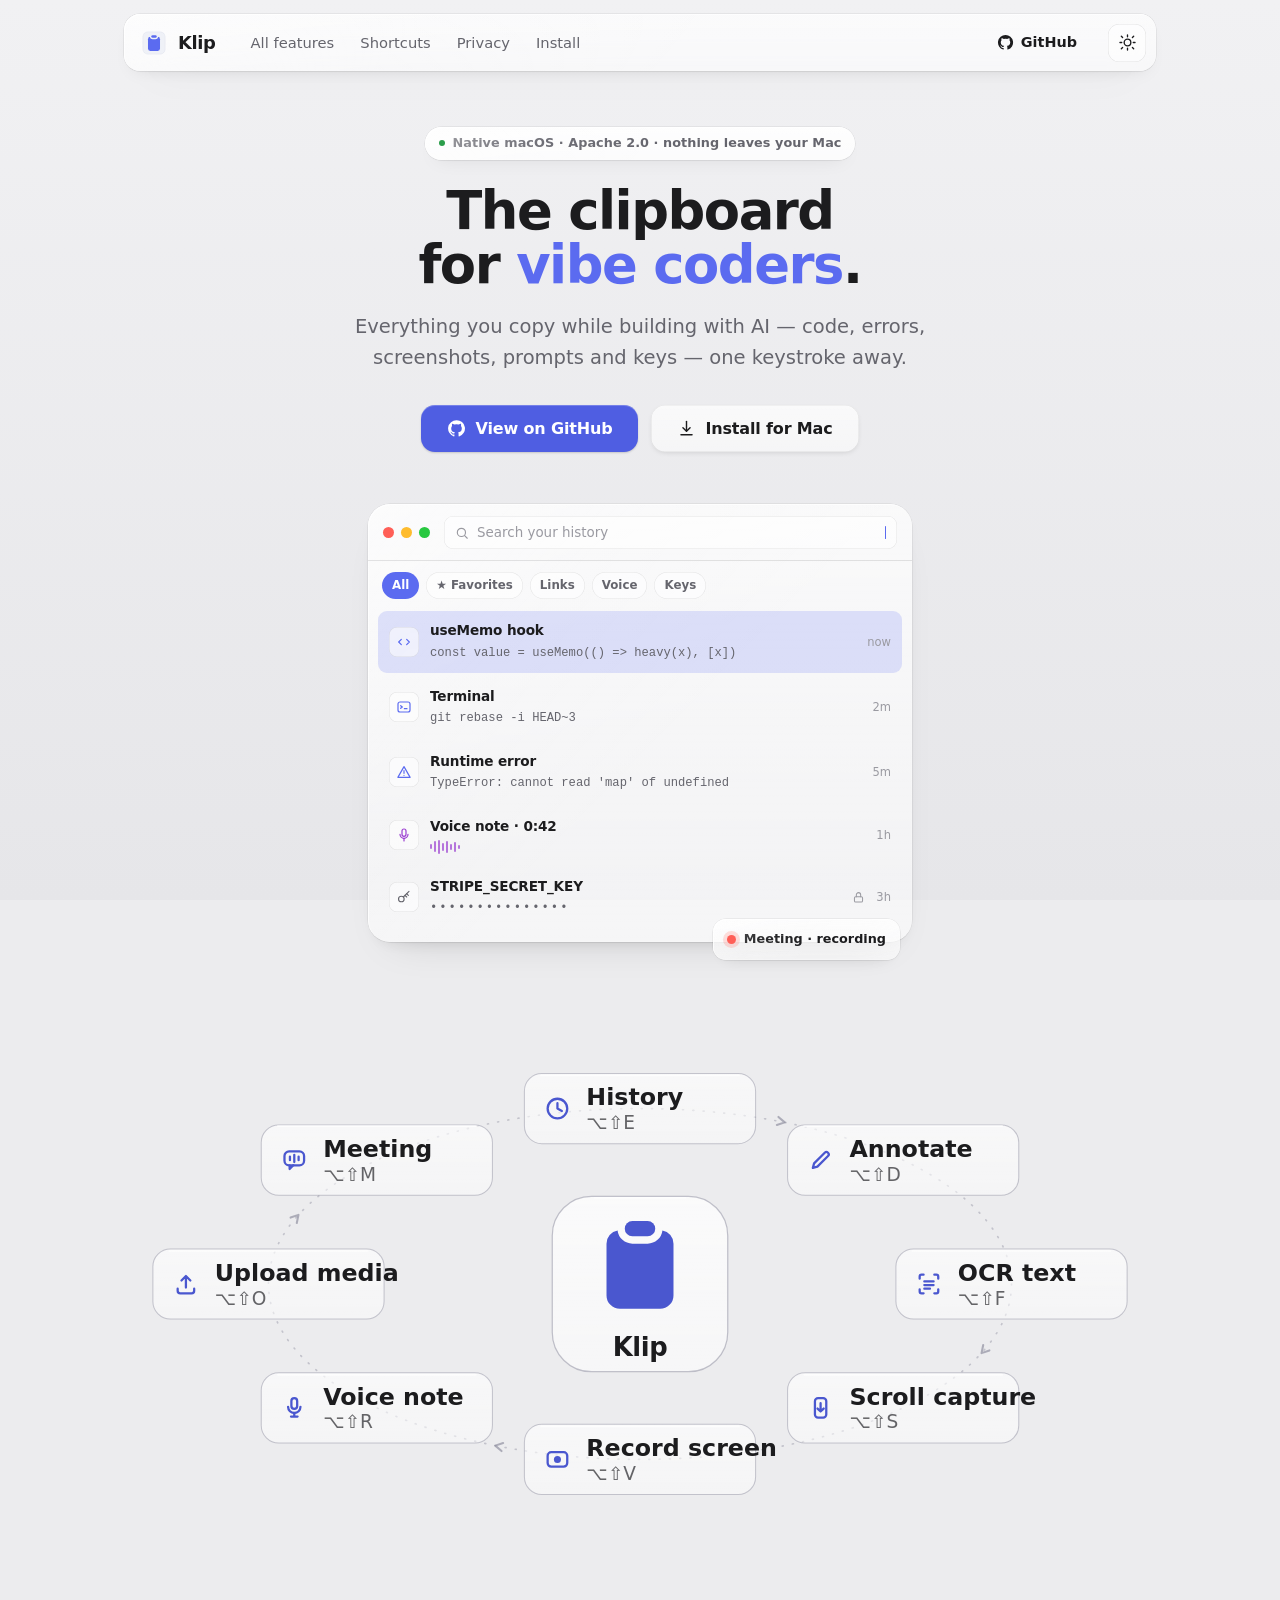
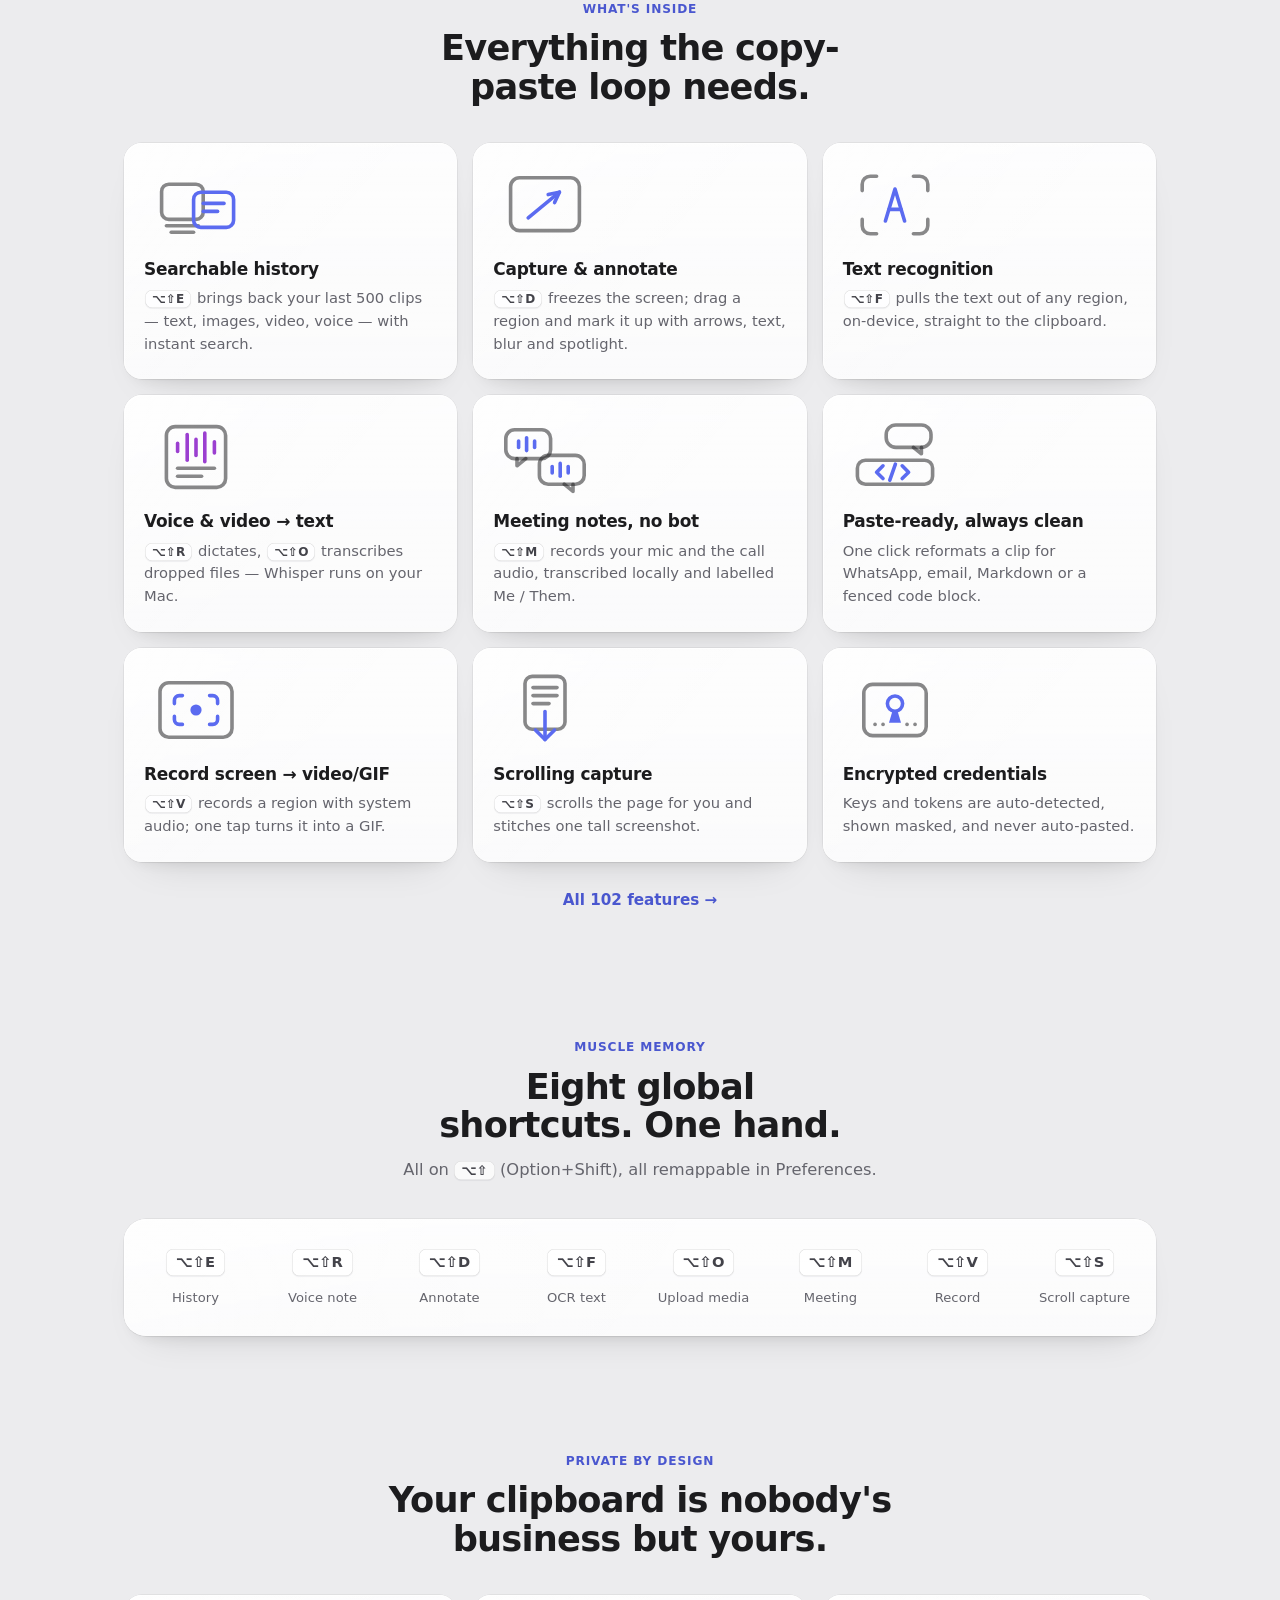
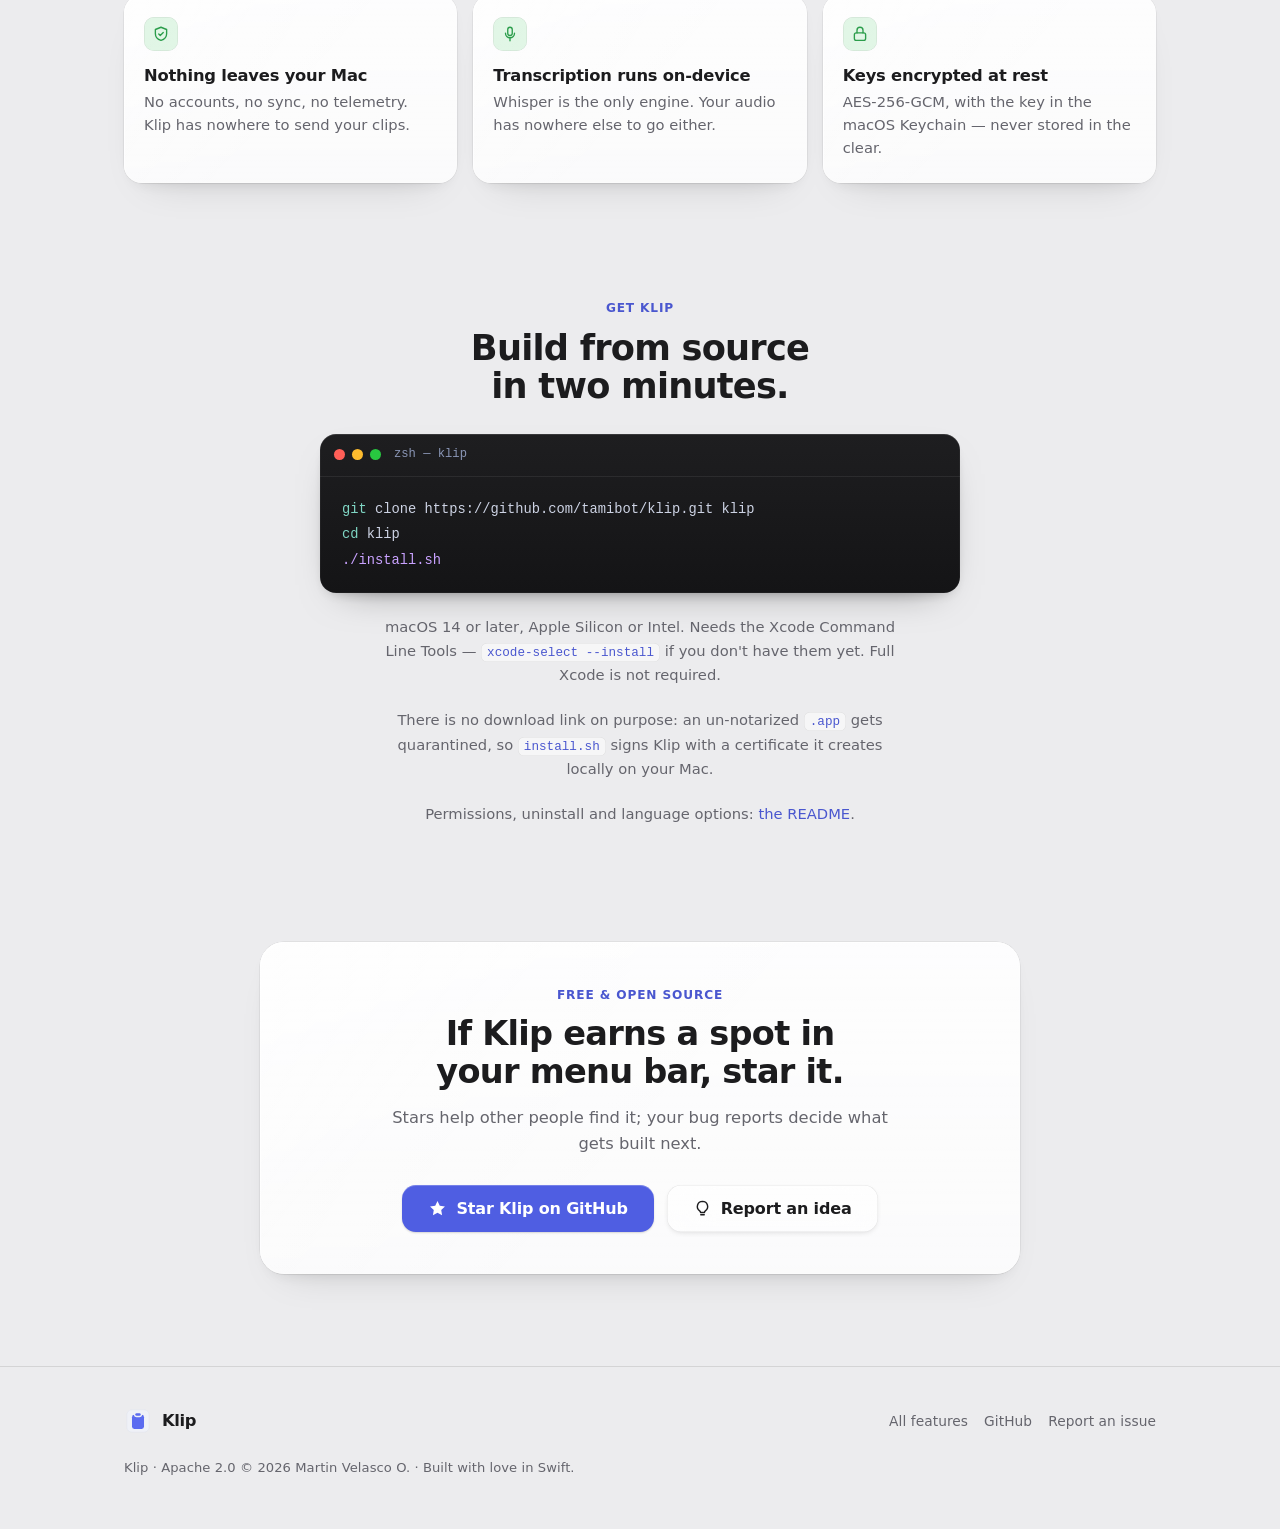
==== commit d1af16cc: "ux(landing): cut the page to 491 words, split the index, fix dark mode The page had grown to 2,326 w" ====
--- a/docs/index.html
+++ b/docs/index.html
@@ -22,461 +22,7 @@
 <meta name="twitter:description" content="A tiny, fast, native Mac clipboard manager with capture + annotation, OCR, on-device voice & meeting notes, and encrypted credentials. Free & open source.">
 <meta name="twitter:image" content="https://tamibot.github.io/klip/og.png">
 <link rel="icon" href="favicon.svg" type="image/svg+xml">
-<style>
-  /* ============================================================
-     Klip — landing page
-     System fonts only. Self-contained. Light + dark, first-class.
-     Glass follows the app's real recipe (Sources/Klip/UI/Glass.swift):
-     defined at the RIM (two-stroke concentric), light materials
-     darken / dark lighten, specular sheen from the top-left ≈ -60deg.
-     ============================================================ */
-
-  /* ---- Design tokens: light (default) ---- */
-  :root{
-    color-scheme: light;
-    --sans: -apple-system, BlinkMacSystemFont, "SF Pro Text", "SF Pro", system-ui, "Segoe UI", Roboto, Helvetica, Arial, sans-serif;
-    --display: -apple-system, BlinkMacSystemFont, "SF Pro Display", "SF Pro", system-ui, sans-serif;
-    --mono: ui-monospace, "SF Mono", SFMono-Regular, Menlo, Consolas, monospace;
-
-    /* Neutral macOS-window surfaces. Indigo is an ACCENT ONLY. */
-    --ink:      #1c1c1e;
-    --ink-2:    #3a3a3e;
-    --muted:    #6a6a72;
-    --faint:    #9a9aa1;
-    --accent:   #5b6bf0;              /* brand indigo — primary accent */
-    --accent-strong:#4b59d6;          /* button/hover, darker indigo */
-    --accent-ink:#4a57cf;             /* indigo for link text on light */
-    --voice:    #9b3fd0;              /* purple — VOICE ONLY */
-    --ok:       #2b9d4b;              /* green — PRIVACY ONLY (AA on light) */
-    --ok-fill:  #34c759;
-
-    --bg-base:  #ececee;              /* cool neutral gray, not lavender */
-    --bg-wash:  linear-gradient(180deg, #f1f1f3 0%, #e6e6e9 100%);
-
-    --hairline: rgba(0,0,0,.10);
-    --card:     rgba(255,255,255,.55);
-
-    /* glass recipe (light material DARKENS) — neutral, restrained */
-    --glass-fill: linear-gradient(180deg, rgba(255,255,255,.72), rgba(255,255,255,.5));
-    --glass-fill-solid: linear-gradient(180deg, rgba(255,255,255,.9), rgba(255,255,255,.78));
-    --glass-filter: saturate(1.35) blur(20px);
-    --glass-sheen: linear-gradient(135deg, rgba(255,255,255,.4) 0%, rgba(255,255,255,.08) 28%, rgba(255,255,255,0) 55%);
-    --rim:
-      inset 1px 1px 0 rgba(255,255,255,.7),          /* specular, bright top-left */
-      inset 0 0 0 .5px rgba(255,255,255,.28),         /* inner ring */
-      0 0 0 .5px rgba(0,0,0,.10);                     /* outer contour */
-    --glass-shadow:
-      0 1px 2px rgba(0,0,0,.04),
-      0 8px 20px -12px rgba(0,0,0,.15),
-      0 20px 40px -26px rgba(0,0,0,.18);
-
-    --kbd-bg: rgba(255,255,255,.72);
-    --kbd-line: rgba(0,0,0,.14);
-    --kbd-ink: #43434a;
-  }
-
-  /* ---- Dark: auto (no manual choice) ---- */
-  @media (prefers-color-scheme: dark){
-    :root:not([data-theme]){
-      color-scheme: dark;
-      --ink:#f2f2f4; --ink-2:#d2d2d8; --muted:#9a9aa2; --faint:#6a6a72;
-      --accent:#5b6bf0; --accent-strong:#6d7cf5; --accent-ink:#8b96f6;
-      --voice:#c07ce6; --ok:#34c759; --ok-fill:#34c759;
-      --bg-base:#1c1c1e;
-      --bg-wash: linear-gradient(180deg, #202022 0%, #171719 100%);
-      --hairline: rgba(255,255,255,.12);
-      --card: rgba(255,255,255,.06);
-      --glass-fill: linear-gradient(180deg, rgba(58,58,62,.64), rgba(44,44,48,.54));
-      --glass-fill-solid: linear-gradient(180deg, rgba(50,50,54,.92), rgba(42,42,46,.86));
-      --glass-filter: saturate(1.5) blur(20px);
-      --glass-sheen: linear-gradient(135deg, rgba(255,255,255,.12) 0%, rgba(255,255,255,.03) 30%, rgba(255,255,255,0) 55%);
-      --rim:
-        inset 1px 1px 0 rgba(255,255,255,.14),
-        inset 0 0 0 .5px rgba(255,255,255,.05),
-        0 0 0 .5px rgba(0,0,0,.7);
-      --glass-shadow:
-        0 1px 2px rgba(0,0,0,.35),
-        0 10px 26px -14px rgba(0,0,0,.5),
-        0 24px 50px -32px rgba(0,0,0,.55);
-      --kbd-bg: rgba(255,255,255,.1);
-      --kbd-line: rgba(255,255,255,.16);
-      --kbd-ink: #dcdce2;
-    }
-  }
-
-  /* ---- Dark: manual (wins over anything) ---- */
-  :root[data-theme="dark"]{
-    color-scheme: dark;
-    --ink:#f2f2f4; --ink-2:#d2d2d8; --muted:#9a9aa2; --faint:#6a6a72;
-    --accent:#5b6bf0; --accent-strong:#6d7cf5; --accent-ink:#8b96f6;
-    --voice:#c07ce6; --ok:#34c759; --ok-fill:#34c759;
-    --bg-base:#1c1c1e;
-    --bg-wash: linear-gradient(180deg, #202022 0%, #171719 100%);
-    --hairline: rgba(255,255,255,.12);
-    --card: rgba(255,255,255,.06);
-    --glass-fill: linear-gradient(180deg, rgba(58,58,62,.64), rgba(44,44,48,.54));
-    --glass-fill-solid: linear-gradient(180deg, rgba(50,50,54,.92), rgba(42,42,46,.86));
-    --glass-filter: saturate(1.5) blur(20px);
-    --glass-sheen: linear-gradient(135deg, rgba(255,255,255,.12) 0%, rgba(255,255,255,.03) 30%, rgba(255,255,255,0) 55%);
-    --rim:
-      inset 1px 1px 0 rgba(255,255,255,.14),
-      inset 0 0 0 .5px rgba(255,255,255,.05),
-      0 0 0 .5px rgba(0,0,0,.7);
-    --glass-shadow:
-      0 1px 2px rgba(0,0,0,.35),
-      0 10px 26px -14px rgba(0,0,0,.5),
-      0 24px 50px -32px rgba(0,0,0,.55);
-    --kbd-bg: rgba(255,255,255,.1);
-    --kbd-line: rgba(255,255,255,.16);
-    --kbd-ink: #dcdce2;
-  }
-
-  /* Accessibility floors: match the app's opaque fallback (neutral) */
-  @media (prefers-reduced-transparency: reduce){
-    :root{ --glass-fill:#e4e5e7; --glass-fill-solid:#e4e5e7; --glass-filter:none; }
-    :root[data-theme="dark"]{ --glass-fill:#2a2a2c; --glass-fill-solid:#2a2a2c; --glass-filter:none; }
-  }
-  @media (prefers-reduced-transparency: reduce) and (prefers-color-scheme: dark){
-    :root:not([data-theme]){ --glass-fill:#2a2a2c; --glass-fill-solid:#2a2a2c; --glass-filter:none; }
-  }
-
-  *,*::before,*::after{ box-sizing:border-box }
-  html{ -webkit-text-size-adjust:100%; scroll-behavior:smooth }
-  @media (prefers-reduced-motion: reduce){ html{ scroll-behavior:auto } }
-
-  body{
-    margin:0;
-    font-family:var(--sans);
-    color:var(--ink);
-    background:var(--bg-base);
-    line-height:1.6;
-    -webkit-font-smoothing:antialiased;
-    text-rendering:optimizeLegibility;
-    overflow-x:hidden;
-  }
-  body::before{
-    content:""; position:fixed; inset:0; z-index:-1;
-    background:var(--bg-wash); background-color:var(--bg-base);
-    pointer-events:none;
-  }
-
-  a{ color:var(--accent-ink); text-decoration:none }
-  a:hover{ text-decoration:underline; text-underline-offset:3px }
-  :focus-visible{ outline:2.5px solid var(--accent); outline-offset:3px; border-radius:8px }
-  img,svg{ max-width:100% }
-
-  .wrap{ width:100%; max-width:1080px; margin-inline:auto; padding-inline:24px }
-
-  /* Reusable glass surface — the rim carries the look, not the blur */
-  .glass{
-    position:relative;
-    background:var(--glass-fill);
-    -webkit-backdrop-filter:var(--glass-filter);
-    backdrop-filter:var(--glass-filter);
-    box-shadow:var(--rim), var(--glass-shadow);
-    border-radius:20px;
-    isolation:isolate;
-  }
-  .glass::before{  /* specular sheen: directional, edge-weighted — not a flat veil */
-    content:""; position:absolute; inset:0; border-radius:inherit;
-    background:var(--glass-sheen);
-    pointer-events:none; z-index:0;
-  }
-  .glass > *{ position:relative; z-index:1 }
-  /* Content-layer surfaces: same rim + sheen, but no live blur.
-     Glass is the navigation layer; cards on the page background don't
-     need (or want) a stack of backdrop-filters. Keeps scroll smooth. */
-  .glass--flat{ -webkit-backdrop-filter:none; backdrop-filter:none; background:var(--glass-fill-solid) }
-
-  kbd{
-    font-family:var(--sans); font-size:.82em; font-weight:600; line-height:1;
-    display:inline-flex; align-items:center; gap:1px;
-    padding:3px 7px; border-radius:7px; white-space:nowrap;
-    color:var(--kbd-ink);
-    background:var(--kbd-bg);
-    box-shadow: inset 0 0 0 .5px var(--kbd-line), inset 0 1px 0 rgba(255,255,255,.5), 0 1px 1px rgba(16,20,50,.06);
-  }
-  :root[data-theme="dark"] kbd, .glass--dark kbd{ box-shadow: inset 0 0 0 .5px var(--kbd-line), inset 0 1px 0 rgba(255,255,255,.08) }
-  code{
-    font-family:var(--mono); font-size:.86em;
-    background:var(--card); padding:2px 6px; border-radius:6px;
-    box-shadow:inset 0 0 0 .5px var(--hairline); color:var(--accent-ink);
-    overflow-wrap:anywhere;
-  }
-
-  /* ---------- Nav ---------- */
-  .nav-shell{ position:sticky; top:0; z-index:50; padding:14px 0 0 }
-  .nav{
-    display:flex; align-items:center; gap:18px;
-    padding:9px 10px 9px 16px; border-radius:16px;
-  }
-  .brand{ display:flex; align-items:center; gap:10px; font-family:var(--display);
-    font-weight:700; font-size:1.12rem; letter-spacing:-.02em; color:var(--ink) }
-  .brand:hover{ text-decoration:none }
-  .brand .mark{ width:28px; height:28px; flex:0 0 auto; border-radius:8px; display:block }
-  .nav .links{ display:flex; align-items:center; gap:4px; margin-left:6px }
-  .nav .links a{ color:var(--muted); font-weight:500; font-size:.92rem; padding:7px 11px; border-radius:9px }
-  .nav .links a:hover{ color:var(--ink); background:var(--card); text-decoration:none }
-  .nav .spacer{ flex:1 }
-  .nav .ghost{
-    display:inline-flex; align-items:center; gap:7px;
-    color:var(--ink); font-weight:600; font-size:.9rem; padding:8px 13px; border-radius:11px;
-  }
-  .nav .ghost:hover{ background:var(--card); text-decoration:none }
-  .nav .ghost svg{ width:17px; height:17px }
-  .tt{
-    width:38px; height:38px; flex:0 0 auto; display:inline-grid; place-items:center;
-    border-radius:11px; border:none; cursor:pointer; color:var(--ink);
-    background:var(--card); box-shadow:inset 0 0 0 .5px var(--hairline);
-    transition:transform .15s ease, background .2s ease;
-  }
-  .tt:hover{ transform:translateY(-1px) }
-  .tt:active{ transform:scale(.94) }
-  .tt svg{ width:19px; height:19px }
-  .tt .moon{ display:none }
-  :root[data-theme="dark"] .tt .sun{ display:none }
-  :root[data-theme="dark"] .tt .moon{ display:block }
-  @media (prefers-color-scheme: dark){
-    :root:not([data-theme]) .tt .sun{ display:none }
-    :root:not([data-theme]) .tt .moon{ display:block }
-  }
-  @media (max-width:860px){ .nav .links{ display:none } }
-  @media (max-width:520px){ .nav .ghost .lbl{ display:none } }
-
-  /* ---------- Hero ---------- */
-  .hero{ padding:52px 0 20px; text-align:center }
-  .eyebrow{
-    display:inline-flex; align-items:center; gap:8px;
-    font-size:.8rem; font-weight:600; letter-spacing:.01em; color:var(--muted);
-    padding:6px 14px; border-radius:999px; margin:0 0 24px;
-  }
-  .eyebrow .dot{ width:6px; height:6px; border-radius:50%; background:var(--ok) }
-  .hero h1{
-    font-family:var(--display);
-    font-size:clamp(2.05rem, 5vw, 3.3rem);
-    line-height:1.05; letter-spacing:-.03em; margin:0 auto; max-width:16ch;
-    font-weight:700; color:var(--ink);
-  }
-  .hero h1 .grad{ color:var(--accent) }
-  .hero .sub{
-    color:var(--muted); font-size:clamp(1.05rem,1.7vw,1.25rem); line-height:1.55;
-    max-width:52ch; margin:22px auto 0;
-  }
-  .cta-row{ display:flex; flex-wrap:wrap; gap:13px; justify-content:center; margin-top:34px }
-  .btn{
-    display:inline-flex; align-items:center; gap:9px;
-    font-size:1rem; font-weight:600; letter-spacing:-.01em;
-    padding:14px 26px; border-radius:14px; cursor:pointer; border:none;
-    transition:transform .16s cubic-bezier(.2,.7,.2,1), box-shadow .2s ease, filter .2s ease;
-  }
-  .btn svg{ width:19px; height:19px }
-  .btn-primary{
-    color:#fff;
-    background:var(--accent);
-    box-shadow: inset 0 1px 0 rgba(255,255,255,.22), 0 1px 2px rgba(0,0,0,.16);
-  }
-  .btn-primary:hover{ transform:translateY(-1px); text-decoration:none; background:var(--accent-strong) }
-  .btn-primary:active{ transform:translateY(0) scale(.985) }
-  .btn-secondary{
-    color:var(--ink); background:var(--glass-fill);
-    -webkit-backdrop-filter:var(--glass-filter); backdrop-filter:var(--glass-filter);
-    box-shadow: inset 0 0 0 .5px var(--hairline), inset 0 1px 0 rgba(255,255,255,.5), 0 2px 6px -3px rgba(0,0,0,.2);
-  }
-  .btn-secondary:hover{ transform:translateY(-2px); text-decoration:none }
-  .btn-secondary:active{ transform:translateY(0) scale(.985) }
-  .hero .trust{ margin:24px 0 0; font-size:.86rem; color:var(--faint) }
-  .hero .trust b{ color:var(--muted); font-weight:600 }
-  .tick{ width:14px; height:14px; color:var(--ok); vertical-align:-3px; margin:0 3px 0 1px }
-  .hero .site{ display:block; margin-top:14px; font-size:.9rem; color:var(--muted) }
-  .hero .site a{ font-weight:600 }
-
-  /* ---------- Hero mockup (glass Klip window) ---------- */
-  .stage{ position:relative; margin:56px auto 0; max-width:560px; padding-inline:8px; perspective:1600px }
-  .mockup{ border-radius:22px; padding:0; overflow:hidden; text-align:left }
-  .mk-bar{
-    display:flex; align-items:center; gap:8px; padding:12px 15px 11px;
-    border-bottom:.5px solid var(--hairline);
-  }
-  .mk-dots{ display:flex; gap:7px }
-  .mk-dots i{ width:11px; height:11px; border-radius:50%; display:block }
-  .mk-dots i:nth-child(1){ background:#ff5f57 } .mk-dots i:nth-child(2){ background:#febc2e } .mk-dots i:nth-child(3){ background:#28c840 }
-  .mk-search{
-    flex:1; display:flex; align-items:center; gap:8px; margin-left:6px;
-    background:var(--card); border-radius:9px; padding:6px 11px;
-    box-shadow:inset 0 0 0 .5px var(--hairline); color:var(--faint); font-size:.84rem;
-  }
-  .mk-search svg{ width:14px; height:14px; flex:0 0 auto; color:var(--faint) }
-  .mk-caret{ width:1.5px; height:13px; margin-left:auto; background:var(--accent); border-radius:1px; animation:blink 1.1s steps(1) infinite }
-  @keyframes blink{ 50%{ opacity:0 } }
-  @media (prefers-reduced-motion: reduce){ .mk-caret{ animation:none } }
-  .mk-chips{ display:flex; gap:7px; padding:11px 14px 3px; flex-wrap:wrap }
-  .chip{
-    font-size:.74rem; font-weight:600; padding:4px 10px; border-radius:999px;
-    color:var(--muted); background:var(--card); box-shadow:inset 0 0 0 .5px var(--hairline);
-  }
-  .chip.on{ color:#fff; background:var(--accent); box-shadow:none }
-  .chip.star{ color:var(--muted) }
-  .mk-list{ padding:9px 10px 14px; display:flex; flex-direction:column; gap:4px }
-  .row{
-    display:flex; align-items:center; gap:11px; padding:9px 11px; border-radius:9px;
-    color:var(--ink);
-  }
-  .row .ic{ width:30px; height:30px; flex:0 0 auto; border-radius:8px; display:grid; place-items:center;
-    background:var(--card); box-shadow:inset 0 0 0 .5px var(--hairline); color:var(--accent) }
-  .row .ic svg{ width:16px; height:16px }
-  .row .tx{ flex:1; min-width:0; display:flex; flex-direction:column; gap:2px }
-  .row .t1{ display:block; font-size:.85rem; font-weight:600; letter-spacing:-.01em; white-space:nowrap; overflow:hidden; text-overflow:ellipsis }
-  .row .t2{ display:block; font-size:.76rem; color:var(--muted); font-family:var(--mono); white-space:nowrap; overflow:hidden; text-overflow:ellipsis }
-  .row .time{ font-size:.72rem; color:var(--faint); flex:0 0 auto; font-variant-numeric:tabular-nums }
-  /* Real app selects a row with a ~20% accent TINT + normal text (HistoryView: accentColor.opacity(0.20)),
-     not a solid fill — the solid-accent/white-text treatment is the selected CHIP, not the row. */
-  .row.sel{ background:color-mix(in srgb, var(--accent) 18%, transparent); box-shadow:none }
-  .row.voice .ic{ color:var(--voice) }          /* purple = voice only */
-  .row.voice .wave{ color:var(--voice) }
-  .row.cred .ic{ color:var(--muted) }            /* credential row is muted */
-  .row .wave{ display:flex; align-items:center; gap:2px; height:14px }
-  .row .wave i{ width:2px; border-radius:1px; background:currentColor; opacity:.7 }
-  .dots-pw{ letter-spacing:2px; font-family:var(--mono) }
-  .lock{ width:13px; height:13px; color:var(--faint) }
-  .float{
-    position:absolute; right:20px; bottom:-18px; z-index:3;
-    display:flex; align-items:center; gap:8px; padding:10px 14px; border-radius:13px;
-    font-size:.8rem; font-weight:600; color:var(--ink);
-  }
-  .float .rec{ width:9px; height:9px; border-radius:50%; background:#ff5f57; box-shadow:0 0 0 4px rgba(255,95,87,.2) }
-  @media (max-width:600px){ .float{ right:12px; bottom:-16px; font-size:.76rem } }
-
-  /* ---------- Section scaffolding ---------- */
-  section{ padding:58px 0 }
-  .sec-head{ text-align:center; max-width:640px; margin:0 auto 40px }
-  .sec-kicker{ font-size:.76rem; font-weight:700; letter-spacing:.07em; text-transform:uppercase; color:var(--accent); margin:0 0 10px }
-  .sec-head h2{ font-family:var(--display); font-size:clamp(1.6rem,3.2vw,2.2rem); line-height:1.12; letter-spacing:-.025em; margin:0; font-weight:700; color:var(--ink) }
-  .sec-head p{ color:var(--muted); font-size:1.04rem; margin:12px auto 0; max-width:52ch }
-
-  /* ---------- Feature grid ---------- */
-  .grid{ display:grid; grid-template-columns:repeat(3,1fr); gap:16px }
-  @media (max-width:940px){ .grid{ grid-template-columns:repeat(2,1fr) } }
-  @media (max-width:520px){ .grid{ grid-template-columns:1fr } }
-  .feat{ padding:22px 20px 24px; border-radius:18px; transition:transform .22s cubic-bezier(.2,.7,.2,1) }
-  .feat:hover{ transform:translateY(-4px) }
-  .feat .picto{ margin-bottom:14px; color:var(--ink) }
-  .feat .picto svg{ width:104px; height:80px; display:block }
-  .feat .picto .n{ stroke:currentColor; opacity:.45 }      /* neutral tone: the canvas */
-  .feat .picto .a{ stroke:var(--accent) }                  /* brand tone: the action */
-  .feat .picto .af{ fill:var(--accent); stroke:none }
-  .feat .picto.voice .a{ stroke:var(--voice) }             /* purple = voice only */
-  .feat h3{ font-size:1.06rem; font-weight:650; letter-spacing:-.015em; margin:0 0 7px }
-  .feat p{ margin:0; color:var(--muted); font-size:.92rem; line-height:1.55 }
-  .feat p kbd{ margin:0 1px }
-
-  /* ---------- Shortcuts strip ---------- */
-  .shortcuts .panel{ padding:12px; border-radius:22px }
-  .sc-grid{ display:grid; grid-template-columns:repeat(8,1fr); gap:8px }
-  @media (max-width:820px){ .sc-grid{ grid-template-columns:repeat(3,1fr) } }
-  @media (max-width:460px){ .sc-grid{ grid-template-columns:repeat(2,1fr) } }
-  .sc{
-    text-align:center; padding:18px 10px 16px; border-radius:15px;
-    transition:background .2s ease, transform .18s ease;
-  }
-  .sc:hover{ background:var(--card); transform:translateY(-2px) }
-  .sc .k{ display:inline-block }
-  .sc .k kbd{ font-size:.92rem; padding:6px 10px }
-  .sc .l{ display:block; margin-top:11px; font-size:.82rem; color:var(--muted); font-weight:500 }
-  .sc-note{ text-align:center; margin:22px auto 0; font-size:.86rem; color:var(--faint) }
-
-  /* ---------- Flow illustration ---------- */
-  .flow{ margin-top:72px }
-  .flow img{ display:block; width:100%; height:auto }
-
-  /* ---------- Full feature index ---------- */
-  .ix-card{ padding:28px 30px 32px; border-radius:22px }
-  @media (max-width:520px){ .ix-card{ padding:22px 18px 26px } }
-  .ix-cols{ columns:3 260px; column-gap:40px }
-  .ix-group{ margin:0 0 26px }
-  .ix-group h3{
-    font-size:.76rem; font-weight:700; letter-spacing:.07em; text-transform:uppercase;
-    color:var(--accent); margin:0 0 2px; break-after:avoid;
-  }
-  .ix-group h3.voice{ color:var(--voice) }
-  .ix-group ul{ list-style:none; margin:0; padding:0 }
-  .ix-group li{ padding:8px 0 9px; border-top:.5px solid var(--hairline); break-inside:avoid }
-  .ix-group li b{ display:block; font-size:.87rem; font-weight:600; letter-spacing:-.01em; color:var(--ink) }
-  .ix-group li b kbd{ font-size:.78em; padding:2px 6px; margin-left:2px; vertical-align:1px }
-  .ix-group li span{ display:block; font-size:.8rem; color:var(--muted); line-height:1.45; margin-top:1px }
-
-  /* ---------- GitHub CTA ---------- */
-  .gh-card{ text-align:center; max-width:760px; margin:0 auto; padding:44px 32px 42px; border-radius:24px }
-  @media (max-width:520px){ .gh-card{ padding:34px 20px 32px } }
-  .gh-card h2{ font-family:var(--display); font-size:clamp(1.55rem,3.1vw,2.1rem); line-height:1.14; letter-spacing:-.025em; margin:0; font-weight:700; color:var(--ink) }
-  .gh-card .lead{ color:var(--muted); font-size:1.04rem; line-height:1.6; max-width:50ch; margin:14px auto 0 }
-  .gh-card .cta-row{ margin-top:28px }
-  .gh-alt{ margin:20px 0 0; font-size:.9rem; color:var(--muted) }
-
-  /* ---------- Privacy ---------- */
-  .privacy{ position:relative }
-  .priv-wrap{ display:grid; grid-template-columns:1.05fr .95fr; gap:44px; align-items:center }
-  @media (max-width:860px){ .priv-wrap{ grid-template-columns:1fr; gap:32px } }
-  .priv-copy h2{ font-family:var(--display); font-size:clamp(1.55rem,3.1vw,2.1rem); line-height:1.14; letter-spacing:-.025em; margin:0; font-weight:700; color:var(--ink) }
-  .priv-copy .sec-kicker{ text-align:left }
-  .priv-copy > p{ color:var(--muted); font-size:1.06rem; margin:16px 0 24px; max-width:46ch }
-  .priv-list{ list-style:none; margin:0; padding:0; display:flex; flex-direction:column; gap:15px }
-  .priv-list li{ display:flex; gap:13px; align-items:flex-start }
-  .priv-list .pi{ width:34px; height:34px; flex:0 0 auto; border-radius:10px; display:grid; place-items:center;
-    color:var(--ok); background:color-mix(in srgb, var(--ok-fill) 14%, transparent); box-shadow:inset 0 0 0 .5px var(--hairline) }
-  .priv-list .pi svg{ width:18px; height:18px }
-  .priv-list b{ display:block; font-size:.98rem; letter-spacing:-.01em; color:var(--ink) }
-  .priv-list span{ font-size:.9rem; color:var(--muted) }
-  .priv-card{ padding:26px; border-radius:22px }
-  .priv-stat{ display:flex; align-items:center; gap:14px; padding:15px 4px; }
-  .priv-stat + .priv-stat{ border-top:.5px solid var(--hairline) }
-  .priv-stat .n{ font-family:var(--display); font-size:1.5rem; font-weight:700; letter-spacing:-.02em; color:var(--ink); min-width:104px; }
-  .priv-stat .d{ font-size:.9rem; color:var(--muted); line-height:1.4 }
-  .badge-ondevice{ display:inline-flex; align-items:center; gap:8px; margin-bottom:16px;
-    font-size:.78rem; font-weight:700; letter-spacing:.02em; color:var(--ok);
-    padding:6px 12px; border-radius:999px; background:color-mix(in srgb, var(--ok-fill) 14%, transparent) }
-  .badge-ondevice svg{ width:14px; height:14px }
-
-  /* ---------- Install ---------- */
-  .install .sec-head{ margin-bottom:30px }
-  .term{ max-width:640px; margin:0 auto; border-radius:16px; overflow:hidden;
-    background:linear-gradient(180deg, #1e1e20, #141416);
-    box-shadow: inset 0 0 0 .5px rgba(255,255,255,.08), inset 0 1px 0 rgba(255,255,255,.08), 0 16px 40px -24px rgba(0,0,0,.5), 0 6px 16px -10px rgba(0,0,0,.4); }
-  .term-bar{ display:flex; align-items:center; gap:7px; padding:11px 14px; border-bottom:.5px solid rgba(255,255,255,.07) }
-  .term-bar i{ width:11px; height:11px; border-radius:50% }
-  .term-bar i:nth-child(1){ background:#ff5f57 } .term-bar i:nth-child(2){ background:#febc2e } .term-bar i:nth-child(3){ background:#28c840 }
-  .term-bar span{ margin-left:6px; font-family:var(--mono); font-size:.76rem; color:#7782a0 }
-  .term pre{ margin:0; padding:20px 22px; overflow-x:auto; font-family:var(--mono); font-size:.86rem; line-height:1.85; color:#cdd3e4 }
-  .term .c{ color:#727d9c } .term .g{ color:#7fd6c4 } .term .p{ color:#c9a2ff }
-  .install .note{ text-align:center; color:var(--muted); font-size:.9rem; margin:20px auto 0; max-width:52ch }
-
-  /* ---------- Footer ---------- */
-  footer{ margin-top:34px; padding:44px 0; border-top:.5px solid var(--hairline) }
-  .foot{ display:flex; flex-wrap:wrap; align-items:center; gap:18px 26px; justify-content:space-between }
-  .foot .brand{ font-size:1.02rem }
-  .foot-meta{ display:flex; flex-wrap:wrap; gap:8px 16px; font-size:.86rem; color:var(--muted); align-items:center }
-  .foot-meta a{ color:var(--muted); font-weight:500 }
-  .foot-meta a:hover{ color:var(--ink) }
-  .foot-tags{ display:flex; flex-wrap:wrap; gap:7px; margin-top:22px }
-  .tag{ font-size:.76rem; font-weight:600; color:var(--muted); padding:5px 11px; border-radius:999px;
-    background:var(--card); box-shadow:inset 0 0 0 .5px var(--hairline) }
-  .copyright{ margin-top:22px; font-size:.82rem; color:var(--faint) }
-
-  /* ---------- Load / scroll reveal ---------- */
-  .js .reveal{ opacity:0; transform:translateY(18px); transition:opacity .7s cubic-bezier(.2,.7,.2,1), transform .7s cubic-bezier(.2,.7,.2,1) }
-  .js .reveal.in{ opacity:1; transform:none }
-  .hero .eyebrow, .hero h1, .hero .sub, .hero .cta-row, .hero .trust, .hero .site, .stage{
-    animation:rise .8s cubic-bezier(.2,.7,.2,1) both;
-  }
-  .hero h1{ animation-delay:.05s } .hero .sub{ animation-delay:.12s }
-  .hero .cta-row{ animation-delay:.19s } .hero .trust{ animation-delay:.24s }
-  .hero .site{ animation-delay:.27s } .stage{ animation-delay:.30s }
-  @keyframes rise{ from{ opacity:0; transform:translateY(20px) } to{ opacity:1; transform:none } }
-  @media (prefers-reduced-motion: reduce){
-    .js .reveal{ opacity:1; transform:none; transition:none }
-    .hero .eyebrow,.hero h1,.hero .sub,.hero .cta-row,.hero .trust,.hero .site,.stage{ animation:none }
-    .feat:hover,.sc:hover,.btn:hover,.tt:hover{ transform:none }
-  }
-</style>
+<link rel="stylesheet" href="style.css">
 </head>
 <body>
 
@@ -495,7 +41,7 @@
         Klip
       </a>
       <span class="links">
-        <a href="#features">Features</a>
+        <a href="features.html">All features</a>
         <a href="#shortcuts">Shortcuts</a>
         <a href="#privacy">Privacy</a>
         <a href="#install">Install</a>
@@ -505,7 +51,7 @@
         <svg viewBox="0 0 24 24" fill="currentColor" aria-hidden="true"><path d="M12 1.5A10.5 10.5 0 0 0 8.68 22c.52.1.71-.23.71-.5v-1.9c-2.9.64-3.52-1.24-3.52-1.24-.47-1.2-1.16-1.52-1.16-1.52-.95-.65.07-.64.07-.64 1.05.08 1.6 1.08 1.6 1.08.93 1.6 2.45 1.14 3.05.87.09-.68.36-1.14.66-1.4-2.32-.26-4.76-1.16-4.76-5.16 0-1.14.41-2.07 1.08-2.8-.11-.27-.47-1.33.1-2.78 0 0 .88-.28 2.88 1.07a10 10 0 0 1 5.24 0c2-1.35 2.88-1.07 2.88-1.07.57 1.45.21 2.51.1 2.78.67.73 1.08 1.66 1.08 2.8 0 4-2.45 4.9-4.78 5.16.38.32.71.95.71 1.92v2.85c0 .28.19.61.72.5A10.5 10.5 0 0 0 12 1.5Z"/></svg>
         <span class="lbl">GitHub</span>
       </a>
-      <button class="tt" id="themeToggle" type="button" aria-label="Toggle color theme">
+      <button class="tt" id="themeToggle" type="button" aria-label="Dark mode" aria-pressed="false">
         <svg class="sun" viewBox="0 0 24 24" fill="none" stroke="currentColor" stroke-width="1.7" stroke-linecap="round" aria-hidden="true"><circle cx="12" cy="12" r="4.2"/><path d="M12 2.5v2.2M12 19.3v2.2M4.2 4.2l1.6 1.6M18.2 18.2l1.6 1.6M2.5 12h2.2M19.3 12h2.2M4.2 19.8l1.6-1.6M18.2 5.8l1.6-1.6"/></svg>
         <svg class="moon" viewBox="0 0 24 24" fill="none" stroke="currentColor" stroke-width="1.7" stroke-linecap="round" stroke-linejoin="round" aria-hidden="true"><path d="M20 14.2A8.2 8.2 0 0 1 9.8 4 8.4 8.4 0 1 0 20 14.2Z"/></svg>
       </button>
@@ -518,9 +64,9 @@
   <!-- ============ HERO ============ -->
   <header class="hero">
     <div class="wrap">
-      <span class="eyebrow glass glass--flat"><span class="dot"></span> Native macOS · Apache 2.0 open source · no telemetry</span>
+      <span class="eyebrow glass glass--flat"><span class="dot"></span> Native macOS · Apache 2.0 · nothing leaves your Mac</span>
       <h1>The clipboard for <span class="grad">vibe coders</span>.</h1>
-      <p class="sub">Everything you copy while building with AI — code, errors, screenshots, prompts and keys — one keystroke away. Capture &amp; annotate, OCR, on-device voice &amp; meeting notes, and an encrypted key vault. Native Swift; nothing leaves your Mac.</p>
+      <p class="sub">Everything you copy while building with AI — code, errors, screenshots, prompts and keys — one keystroke away.</p>
       <div class="cta-row">
         <a class="btn btn-primary" href="https://github.com/tamibot/klip" rel="noopener">
           <svg viewBox="0 0 24 24" fill="currentColor" aria-hidden="true"><path d="M12 1.5A10.5 10.5 0 0 0 8.68 22c.52.1.71-.23.71-.5v-1.9c-2.9.64-3.52-1.24-3.52-1.24-.47-1.2-1.16-1.52-1.16-1.52-.95-.65.07-.64.07-.64 1.05.08 1.6 1.08 1.6 1.08.93 1.6 2.45 1.14 3.05.87.09-.68.36-1.14.66-1.4-2.32-.26-4.76-1.16-4.76-5.16 0-1.14.41-2.07 1.08-2.8-.11-.27-.47-1.33.1-2.78 0 0 .88-.28 2.88 1.07a10 10 0 0 1 5.24 0c2-1.35 2.88-1.07 2.88-1.07.57 1.45.21 2.51.1 2.78.67.73 1.08 1.66 1.08 2.8 0 4-2.45 4.9-4.78 5.16.38.32.71.95.71 1.92v2.85c0 .28.19.61.72.5A10.5 10.5 0 0 0 12 1.5Z"/></svg>
@@ -531,8 +77,6 @@
           Install for Mac
         </a>
       </div>
-      <p class="trust">No Electron · no accounts · no sync —<svg class="tick" viewBox="0 0 24 24" fill="none" stroke="currentColor" stroke-width="2.4" stroke-linecap="round" stroke-linejoin="round" aria-hidden="true"><path d="M4.5 12.5 9.5 17.5 19.5 6.5"/></svg><b>your clips never leave your Mac.</b></p>
-      <p class="site">Live at <a href="https://tamibot.github.io/klip/">tamibot.github.io/klip</a></p>
 
       <!-- Glass Klip window, built in HTML/CSS/SVG -->
       <div class="stage">
@@ -568,11 +112,6 @@
               <span class="tx"><span class="t1">Runtime error</span><span class="t2">TypeError: cannot read 'map' of undefined</span></span>
               <span class="time">5m</span>
             </div>
-            <div class="row">
-              <span class="ic"><svg viewBox="0 0 24 24" fill="none" stroke="currentColor" stroke-width="1.8" stroke-linecap="round" stroke-linejoin="round"><path d="M9.5 14.5a3.5 3.5 0 0 0 5 0l3-3a3.5 3.5 0 0 0-5-5l-1 1"/><path d="M14.5 9.5a3.5 3.5 0 0 0-5 0l-3 3a3.5 3.5 0 0 0 5 5l1-1"/></svg></span>
-              <span class="tx"><span class="t1">developer.apple.com</span><span class="t2">https://developer.apple.com/design</span></span>
-              <span class="time">12m</span>
-            </div>
             <div class="row voice">
               <span class="ic"><svg viewBox="0 0 24 24" fill="none" stroke="currentColor" stroke-width="1.8" stroke-linecap="round" stroke-linejoin="round"><rect x="9" y="3" width="6" height="11" rx="3"/><path d="M6 11a6 6 0 0 0 12 0"/><path d="M12 17v4"/></svg></span>
               <span class="tx"><span class="t1">Voice note · 0:42</span><span class="wave"><i style="height:5px"></i><i style="height:11px"></i><i style="height:14px"></i><i style="height:8px"></i><i style="height:12px"></i><i style="height:6px"></i><i style="height:10px"></i><i style="height:4px"></i></span></span>
@@ -593,10 +132,131 @@
     </div>
   </header>
 
-  <!-- ============ FLOW ILLUSTRATION ============ -->
+  <!-- ============ FLOW ILLUSTRATION — it replaces the paragraphs ============ -->
+  <!-- Inlined, not <img>: the diagram has to follow the theme toggle, and an <img> cannot
+       see the page's data-theme. Its colours are CSS variables defined in style.css.
+       Hidden below 700px — at that width its labels render around 6px, which is a smear,
+       and the feature cards already say the same thing. -->
   <div class="flow wrap reveal">
-    <img src="klip-flow.svg" width="1000" height="500" loading="lazy" decoding="async"
-      alt="How Klip works: copies, screen captures, recordings and voice notes flow into one on-device history, and come back out clean wherever you paste — nothing leaves your Mac.">
+    <svg class="flow-svg" role="img" viewBox="0 0 1000 500" xmlns="http://www.w3.org/2000/svg"
+         font-family="-apple-system, BlinkMacSystemFont, 'SF Pro Text', 'Segoe UI', system-ui, sans-serif"
+         role="img" aria-labelledby="kf-title">
+      <title id="kf-title">Eight Klip shortcuts orbiting one clipboard history</title>
+      <defs>
+        <linearGradient id="glass" x1="0" y1="0" x2="0" y2="1">
+          <stop offset="0" stop-color="var(--flow-glass)" stop-opacity=".64"/>
+          <stop offset="1" stop-color="var(--flow-glass)" stop-opacity=".47"/>
+        </linearGradient>
+        <linearGradient id="glassHub" x1="0" y1="0" x2="0" y2="1">
+          <stop offset="0" stop-color="var(--flow-glass)" stop-opacity=".76"/>
+          <stop offset="1" stop-color="var(--flow-glass)" stop-opacity=".56"/>
+        </linearGradient>
+        <g id="ic-history" stroke="var(--flow-accent)" stroke-width="2.2" fill="none" stroke-linecap="round" stroke-linejoin="round">
+          <circle cx="14" cy="14" r="9.5"/><path d="M14 8.8 V14 l4.3 2.4"/>
+        </g>
+        <g id="ic-annotate" stroke="var(--flow-accent)" stroke-width="2.2" fill="none" stroke-linecap="round" stroke-linejoin="round">
+          <path d="M6.5 21.5 l1.2-4.4 L18 6.8 a2.26 2.26 0 0 1 3.2 3.2 L10.9 20.3 l-4.4 1.2 z"/>
+        </g>
+        <g id="ic-ocr" stroke="var(--flow-accent)" stroke-width="2.2" fill="none" stroke-linecap="round" stroke-linejoin="round">
+          <path d="M5 8.8 V6.8 Q5 5 6.8 5 H8.8 M19.2 5 h2 Q23 5 23 6.8 v2 M23 19.2 v2 Q23 23 21.2 23 h-2 M8.8 23 H6.8 Q5 23 5 21.2 v-2"/>
+          <path d="M9.5 11.5 h9 M9.5 15 h9 M9.5 18.5 h5.5"/>
+        </g>
+        <g id="ic-scroll" stroke="var(--flow-accent)" stroke-width="2.2" fill="none" stroke-linecap="round" stroke-linejoin="round">
+          <rect x="8.5" y="4.5" width="11" height="19" rx="3"/><path d="M14 9.5 v8 M11 14.7 l3 2.8 3-2.8"/>
+        </g>
+        <g id="ic-record" stroke="var(--flow-accent)" stroke-width="2.2" fill="none" stroke-linecap="round" stroke-linejoin="round">
+          <rect x="4.5" y="7" width="19" height="14" rx="3.5"/><circle cx="14" cy="14" r="3.4" fill="var(--flow-accent)" stroke="none"/>
+        </g>
+        <g id="ic-voice" stroke="var(--flow-accent)" stroke-width="2.2" fill="none" stroke-linecap="round" stroke-linejoin="round">
+          <rect x="11.2" y="4.5" width="5.6" height="10.5" rx="2.8"/><path d="M8 13 a6 6 0 0 0 12 0 M14 19.4 v3.1 M10.8 22.5 h6.4"/>
+        </g>
+        <g id="ic-upload" stroke="var(--flow-accent)" stroke-width="2.2" fill="none" stroke-linecap="round" stroke-linejoin="round">
+          <path d="M14 17.5 V6.5 M9.7 10.6 L14 6.3 l4.3 4.3 M6 18.5 v2 A2.5 2.5 0 0 0 8.5 23 h11 a2.5 2.5 0 0 0 2.5-2.5 v-2"/>
+        </g>
+        <g id="ic-meeting" stroke="var(--flow-accent)" stroke-width="2.2" fill="none" stroke-linecap="round" stroke-linejoin="round">
+          <rect x="4.5" y="5.5" width="19" height="13.5" rx="4.5"/><path d="M9.5 19 v3.6 L13 19"/>
+          <path d="M9.8 10.5 v3.5 M14 8.8 v7 M18.2 10.5 v3.5"/>
+        </g>
+      </defs>
+    
+      <!-- orbit + flow direction -->
+      <ellipse cx="500" cy="250" rx="360" ry="170" fill="none" stroke="var(--flow-edge)" stroke-opacity=".35" stroke-width="1.6" stroke-dasharray="1 9" stroke-linecap="round"/>
+      <path d="M-4.5 -4 L2.5 0 L-4.5 4" fill="none" stroke="var(--flow-edge)" stroke-opacity=".55" stroke-width="2" stroke-linecap="round" stroke-linejoin="round" transform="translate(832.6 315.1) rotate(131.3)"/>
+      <path d="M-4.5 -4 L2.5 0 L-4.5 4" fill="none" stroke="var(--flow-edge)" stroke-opacity=".55" stroke-width="2" stroke-linecap="round" stroke-linejoin="round" transform="translate(362.2 407.1) rotate(-168.9)"/>
+      <path d="M-4.5 -4 L2.5 0 L-4.5 4" fill="none" stroke="var(--flow-edge)" stroke-opacity=".55" stroke-width="2" stroke-linecap="round" stroke-linejoin="round" transform="translate(167.4 184.9) rotate(-48.7)"/>
+      <path d="M-4.5 -4 L2.5 0 L-4.5 4" fill="none" stroke="var(--flow-edge)" stroke-opacity=".55" stroke-width="2" stroke-linecap="round" stroke-linejoin="round" transform="translate(637.8 92.9) rotate(11.1)"/>
+    
+      <!-- hub: glass squircle + the AppIcon.svg clipboard mark -->
+      <g>
+        <rect x="415" y="165" width="170" height="170" rx="38" fill="url(#glassHub)" stroke="var(--flow-edge)" stroke-opacity=".42" stroke-width="1.2"/>
+        <path d="M456 166.6 H544" stroke="var(--flow-sheen)" stroke-opacity=".7" stroke-width="1.8" stroke-linecap="round"/>
+        <g transform="translate(424.48 156.02) scale(0.1475)">
+          <!-- AppIcon.svg board with the notch bay traced out of its silhouette, so the gap shows glass through -->
+          <path fill="var(--flow-accent)" d="M364.66 285.35 A98 98 0 0 0 462 372 H562 A98 98 0 0 0 659.34 285.35
+                   A88 88 0 0 1 732 372 V712 A88 88 0 0 1 644 800 H380 A88 88 0 0 1 292 712 V372
+                   A88 88 0 0 1 364.66 285.35 Z"/>
+          <rect x="412" y="224" width="200" height="100" rx="50" fill="var(--flow-accent)"/>
+        </g>
+        <text x="500" y="320" font-size="25" font-weight="700" letter-spacing="-.4" fill="var(--flow-ink)" text-anchor="middle">Klip</text>
+      </g>
+    
+      <g>
+        <rect x="388" y="46" width="224" height="68" rx="17" fill="url(#glass)" stroke="var(--flow-edge)" stroke-opacity=".38" stroke-width="1"/>
+        <path d="M404 48 H596" stroke="var(--flow-sheen)" stroke-opacity=".65" stroke-width="1.6" stroke-linecap="round"/>
+        <use href="#ic-history" x="406" y="66"/>
+        <text x="448" y="77" font-size="23" font-weight="600" fill="var(--flow-ink)">History</text>
+        <text x="448" y="100" font-size="18" font-weight="500" fill="var(--flow-sub)" fill-opacity=".78">⌥⇧E</text>
+      </g>
+      <g>
+        <rect x="643" y="96" width="224" height="68" rx="17" fill="url(#glass)" stroke="var(--flow-edge)" stroke-opacity=".38" stroke-width="1"/>
+        <path d="M659 97 H851" stroke="var(--flow-sheen)" stroke-opacity=".65" stroke-width="1.6" stroke-linecap="round"/>
+        <use href="#ic-annotate" x="661" y="116"/>
+        <text x="703" y="127" font-size="23" font-weight="600" fill="var(--flow-ink)">Annotate</text>
+        <text x="703" y="150" font-size="18" font-weight="500" fill="var(--flow-sub)" fill-opacity=".78">⌥⇧D</text>
+      </g>
+      <g>
+        <rect x="748" y="216" width="224" height="68" rx="17" fill="url(#glass)" stroke="var(--flow-edge)" stroke-opacity=".38" stroke-width="1"/>
+        <path d="M764 218 H956" stroke="var(--flow-sheen)" stroke-opacity=".65" stroke-width="1.6" stroke-linecap="round"/>
+        <use href="#ic-ocr" x="766" y="236"/>
+        <text x="808" y="247" font-size="23" font-weight="600" fill="var(--flow-ink)">OCR text</text>
+        <text x="808" y="270" font-size="18" font-weight="500" fill="var(--flow-sub)" fill-opacity=".78">⌥⇧F</text>
+      </g>
+      <g>
+        <rect x="643" y="336" width="224" height="68" rx="17" fill="url(#glass)" stroke="var(--flow-edge)" stroke-opacity=".38" stroke-width="1"/>
+        <path d="M659 338 H851" stroke="var(--flow-sheen)" stroke-opacity=".65" stroke-width="1.6" stroke-linecap="round"/>
+        <use href="#ic-scroll" x="661" y="356"/>
+        <text x="703" y="367" font-size="23" font-weight="600" fill="var(--flow-ink)">Scroll capture</text>
+        <text x="703" y="390" font-size="18" font-weight="500" fill="var(--flow-sub)" fill-opacity=".78">⌥⇧S</text>
+      </g>
+      <g>
+        <rect x="388" y="386" width="224" height="68" rx="17" fill="url(#glass)" stroke="var(--flow-edge)" stroke-opacity=".38" stroke-width="1"/>
+        <path d="M404 388 H596" stroke="var(--flow-sheen)" stroke-opacity=".65" stroke-width="1.6" stroke-linecap="round"/>
+        <use href="#ic-record" x="406" y="406"/>
+        <text x="448" y="417" font-size="23" font-weight="600" fill="var(--flow-ink)">Record screen</text>
+        <text x="448" y="440" font-size="18" font-weight="500" fill="var(--flow-sub)" fill-opacity=".78">⌥⇧V</text>
+      </g>
+      <g>
+        <rect x="133" y="336" width="224" height="68" rx="17" fill="url(#glass)" stroke="var(--flow-edge)" stroke-opacity=".38" stroke-width="1"/>
+        <path d="M149 338 H341" stroke="var(--flow-sheen)" stroke-opacity=".65" stroke-width="1.6" stroke-linecap="round"/>
+        <use href="#ic-voice" x="151" y="356"/>
+        <text x="193" y="367" font-size="23" font-weight="600" fill="var(--flow-ink)">Voice note</text>
+        <text x="193" y="390" font-size="18" font-weight="500" fill="var(--flow-sub)" fill-opacity=".78">⌥⇧R</text>
+      </g>
+      <g>
+        <rect x="28" y="216" width="224" height="68" rx="17" fill="url(#glass)" stroke="var(--flow-edge)" stroke-opacity=".38" stroke-width="1"/>
+        <path d="M44 218 H236" stroke="var(--flow-sheen)" stroke-opacity=".65" stroke-width="1.6" stroke-linecap="round"/>
+        <use href="#ic-upload" x="46" y="236"/>
+        <text x="88" y="247" font-size="23" font-weight="600" fill="var(--flow-ink)">Upload media</text>
+        <text x="88" y="270" font-size="18" font-weight="500" fill="var(--flow-sub)" fill-opacity=".78">⌥⇧O</text>
+      </g>
+      <g>
+        <rect x="133" y="96" width="224" height="68" rx="17" fill="url(#glass)" stroke="var(--flow-edge)" stroke-opacity=".38" stroke-width="1"/>
+        <path d="M149 97 H341" stroke="var(--flow-sheen)" stroke-opacity=".65" stroke-width="1.6" stroke-linecap="round"/>
+        <use href="#ic-meeting" x="151" y="116"/>
+        <text x="193" y="127" font-size="23" font-weight="600" fill="var(--flow-ink)">Meeting</text>
+        <text x="193" y="150" font-size="18" font-weight="500" fill="var(--flow-sub)" fill-opacity=".78">⌥⇧M</text>
+      </g>
+    </svg>
   </div>
 
   <!-- ============ FEATURES ============ -->
@@ -605,231 +265,65 @@
       <div class="sec-head reveal">
         <p class="sec-kicker">What's inside</p>
         <h2>Everything the copy-paste loop needs.</h2>
-        <p>One native menu-bar app for the whole flow — capture it, read it, say it, clean it, and keep your keys safe.</p>
-      </div>
-      <div class="grid">
-
-        <div class="feat glass glass--flat reveal">
+      </div>
+      <ul class="grid" role="list">
+
+        <li class="feat glass glass--flat reveal">
           <div class="picto"><svg viewBox="0 0 130 100" fill="none" stroke-width="4.5" stroke-linecap="round" stroke-linejoin="round" aria-hidden="true"><rect class="n" x="22" y="24" width="52" height="44" rx="9"/><path class="n" d="M28 76h40"/><path class="n" d="M34 84h28"/><rect class="a" x="62" y="34" width="50" height="44" rx="9"/><path class="a" d="M74 48h26"/><path class="a" d="M74 58h18"/></svg></div>
           <h3>Searchable history</h3>
-          <p><kbd>⌥⇧E</kbd> and your last 500 clips — text, images, video and voice notes — are a keystroke away. Instant search, type filters, full keyboard navigation.</p>
-        </div>
-
-        <div class="feat glass glass--flat reveal">
+          <p><kbd>⌥⇧E</kbd> brings back your last 500 clips — text, images, video, voice — with instant search.</p>
+        </li>
+
+        <li class="feat glass glass--flat reveal">
           <div class="picto"><svg viewBox="0 0 130 100" fill="none" stroke-width="4.5" stroke-linecap="round" stroke-linejoin="round" aria-hidden="true"><rect class="n" x="22" y="16" width="86" height="66" rx="11"/><path class="a" d="M44 66 83 34"/><path class="a" d="M69 37 83 34 77 47"/></svg></div>
           <h3>Capture &amp; annotate</h3>
-          <p><kbd>⌥⇧D</kbd> — drag over a frozen screen, then mark it up: arrows, text, blur, spotlight, counters, undo/redo. Lands in history and on the clipboard, confirmed by a toast — never by a panel opening over your work.</p>
-        </div>
-
-        <div class="feat glass glass--flat reveal">
+          <p><kbd>⌥⇧D</kbd> freezes the screen; drag a region and mark it up with arrows, text, blur and spotlight.</p>
+        </li>
+
+        <li class="feat glass glass--flat reveal">
           <div class="picto"><svg viewBox="0 0 130 100" fill="none" stroke-width="4.5" stroke-linecap="round" stroke-linejoin="round" aria-hidden="true"><path class="n" d="M24 32v-8a10 10 0 0 1 10-10h8"/><path class="n" d="M88 14h8a10 10 0 0 1 10 10v8"/><path class="n" d="M106 68v8a10 10 0 0 1-10 10h-8"/><path class="n" d="M42 86h-8a10 10 0 0 1-10-10v-8"/><path class="a" d="M53 70 65 30 77 70"/><path class="a" d="M57.5 55.5h15"/></svg></div>
           <h3>Text recognition</h3>
-          <p><kbd>⌥⇧F</kbd> — select any region and its text is OCR'd straight to the clipboard with Apple's Vision engine. On-device, with a toast to confirm.</p>
-        </div>
-
-        <div class="feat glass glass--flat reveal">
+          <p><kbd>⌥⇧F</kbd> pulls the text out of any region, on-device, straight to the clipboard.</p>
+        </li>
+
+        <li class="feat glass glass--flat reveal">
           <div class="picto voice"><svg viewBox="0 0 130 100" fill="none" stroke-width="4.5" stroke-linecap="round" stroke-linejoin="round" aria-hidden="true"><rect class="n" x="28" y="12" width="74" height="76" rx="11"/><path class="n" d="M42 64h46"/><path class="n" d="M42 74h30"/><path class="a" d="M42 33v10"/><path class="a" d="M54 22v32"/><path class="a" d="M65 28v20"/><path class="a" d="M76 20v36"/><path class="a" d="M88 31v14"/></svg></div>
           <h3>Voice &amp; video → text</h3>
-          <p><kbd>⌥⇧R</kbd> to dictate, or <kbd>⌥⇧O</kbd> to drop audio &amp; video. Transcribed on your Mac by Whisper — no key, no account, no upload.</p>
-        </div>
-
-        <div class="feat glass glass--flat reveal">
+          <p><kbd>⌥⇧R</kbd> dictates, <kbd>⌥⇧O</kbd> transcribes dropped files — Whisper runs on your Mac.</p>
+        </li>
+
+        <li class="feat glass glass--flat reveal">
           <div class="picto"><svg viewBox="0 0 130 100" fill="none" stroke-width="4.5" stroke-linecap="round" stroke-linejoin="round" aria-hidden="true"><rect class="n" x="16" y="16" width="56" height="36" rx="11"/><path class="n" d="M30 52v9l11-9"/><rect class="n" x="58" y="48" width="56" height="36" rx="11"/><path class="n" d="M100 84v9l-11-9"/><path class="a" d="M32 30v8"/><path class="a" d="M42 26v16"/><path class="a" d="M52 30v8"/><path class="a" d="M74 62v8"/><path class="a" d="M84 58v16"/><path class="a" d="M94 62v8"/></svg></div>
           <h3>Meeting notes, no bot</h3>
-          <p><kbd>⌥⇧M</kbd> on any call — Zoom, Meet, Teams, FaceTime. Records your mic + the system audio (nobody joins) and transcribes it on-device, Me / Them labelled. Forgot to stop it? It stops itself after 15 minutes of silence.</p>
-        </div>
-
-        <div class="feat glass glass--flat reveal">
+          <p><kbd>⌥⇧M</kbd> records your mic and the call audio, transcribed locally and labelled Me / Them.</p>
+        </li>
+
+        <li class="feat glass glass--flat reveal">
           <div class="picto"><svg viewBox="0 0 130 100" fill="none" stroke-width="4.5" stroke-linecap="round" stroke-linejoin="round" aria-hidden="true"><rect class="n" x="54" y="10" width="56" height="28" rx="12"/><path class="n" d="M98 38v8l-10-8"/><rect class="n" x="18" y="54" width="94" height="30" rx="10"/><path class="a" d="M50 61 42 69 50 77"/><path class="a" d="M74 61 82 69 74 77"/><path class="a" d="M65.5 59 58.5 79"/></svg></div>
           <h3>Paste-ready, always clean</h3>
-          <p>One click reformats a clip for WhatsApp, rich email, Markdown or a fenced code block (<kbd>⌘↩</kbd>) — and every rich copy is stored clean: bold and emojis kept, backgrounds and fonts dropped.</p>
-        </div>
-
-        <div class="feat glass glass--flat reveal">
+          <p>One click reformats a clip for WhatsApp, email, Markdown or a fenced code block.</p>
+        </li>
+
+        <li class="feat glass glass--flat reveal">
           <div class="picto"><svg viewBox="0 0 130 100" fill="none" stroke-width="4.5" stroke-linecap="round" stroke-linejoin="round" aria-hidden="true"><rect class="n" x="20" y="16" width="90" height="68" rx="11"/><path class="a" d="M38 42v-4a6 6 0 0 1 6-6h4"/><path class="a" d="M82 32h4a6 6 0 0 1 6 6v4"/><path class="a" d="M92 58v4a6 6 0 0 1-6 6h-4"/><path class="a" d="M48 68h-4a6 6 0 0 1-6-6v-4"/><circle class="af" cx="65" cy="50" r="7"/></svg></div>
           <h3>Record screen → video/GIF</h3>
-          <p><kbd>⌥⇧V</kbd> — select a region (or record the full screen) with system audio; a floating frame marks what is being recorded. It lands in your history: play, save, or one-tap convert to GIF (the first 30 s, 10 fps, 1000 px wide).</p>
-        </div>
-
-        <div class="feat glass glass--flat reveal">
+          <p><kbd>⌥⇧V</kbd> records a region with system audio; one tap turns it into a GIF.</p>
+        </li>
+
+        <li class="feat glass glass--flat reveal">
           <div class="picto"><svg viewBox="0 0 130 100" fill="none" stroke-width="4.5" stroke-linecap="round" stroke-linejoin="round" aria-hidden="true"><rect class="n" x="40" y="8" width="50" height="66" rx="9"/><path class="n" d="M50 22h30"/><path class="n" d="M50 32h30"/><path class="n" d="M50 42h20"/><path class="a" d="M65 52v35"/><path class="a" d="M53 75 65 87 77 75"/></svg></div>
           <h3>Scrolling capture</h3>
-          <p><kbd>⌥⇧S</kbd> — pick the content area and Klip scrolls the page <em>for you</em>: back to the top first, then all the way down, stitching as it goes. One tall screenshot, up to 16 000 px — an endless feed stops there instead of running forever.</p>
-        </div>
-
-        <div class="feat glass glass--flat reveal">
+          <p><kbd>⌥⇧S</kbd> scrolls the page for you and stitches one tall screenshot.</p>
+        </li>
+
+        <li class="feat glass glass--flat reveal">
           <div class="picto"><svg viewBox="0 0 130 100" fill="none" stroke-width="4.5" stroke-linecap="round" stroke-linejoin="round" aria-hidden="true"><rect class="n" x="26" y="18" width="78" height="64" rx="11"/><path class="n" d="M40 68h.1"/><path class="n" d="M50 68h.1"/><path class="n" d="M80 68h.1"/><path class="n" d="M90 68h.1"/><circle class="a" cx="65" cy="42" r="9.5"/><path class="af" d="M62 50.5h6l4.5 15.5h-15Z"/></svg></div>
           <h3>Encrypted credentials</h3>
-          <p>Tokens and API keys are auto-detected, shown masked, encrypted at rest (AES-256-GCM, key in the Keychain) and never auto-pasted.</p>
-        </div>
-
-      </div>
-    </div>
-  </section>
-
-  <!-- ============ FULL FEATURE INDEX ============ -->
-  <section id="everything">
-    <div class="wrap">
-      <div class="sec-head reveal">
-        <p class="sec-kicker">The full list</p>
-        <h2>Everything, one by one.</h2>
-        <p>The nine cards are the shape. These are all 102 capabilities behind them — every line verifiable in the source.</p>
-      </div>
-      <div class="ix-card glass glass--flat reveal">
-        <div class="ix-cols">
-
-          <div class="ix-group">
-            <h3>Clipboard</h3>
-            <ul>
-              <li><b>Automatic history</b><span>Every copy — text, links, file paths, images — captured in the background.</span></li>
-              <li><b>Wide image formats</b><span>TIFF, PNG, JPEG plus anything macOS decodes: HEIC, GIF, WebP…</span></li>
-              <li><b>Re-copy dedup</b><span>Copying the same text bumps the clip instead of duplicating it.</span></li>
-              <li><b>Always paste clean</b><span>Rich copies stored as Markdown — bold survives, fonts and backgrounds don't.</span></li>
-              <li><b>Click to paste</b><span>A click copies and pastes straight into the app you came from.</span></li>
-              <li><b>Global panel <kbd>⌥⇧E</kbd></b><span>The history pops up over any app, even full-screen Spaces.</span></li>
-              <li><b>Keyboard-first panel</b><span>↑↓ to move, ↩ to paste, ⌘⇧F to star, ⌘⌫ to delete, layered Esc.</span></li>
-              <li><b>Menu-bar Recents</b><span>The last 10 clips pasteable straight from the status menu.</span></li>
-              <li><b>Drag clips out</b><span>Rows drag into Finder, Slack or an AI chat as real files.</span></li>
-              <li><b>From-another-device flag</b><span>Universal Clipboard arrivals from iPhone/iPad are flagged in exports.</span></li>
-              <li><b>Color swatches</b><span>A copied hex color shows a real swatch in its row.</span></li>
-              <li><b>Copy without closing</b><span>A per-row copy button leaves the panel open for the next grab.</span></li>
-              <li><b>Adjustable history size</b><span>Keep 20–1000 clips; starred ones are never trimmed away.</span></li>
-              <li><b>Icon-flash confirmation</b><span>The menu-bar icon flashes a checkmark on every copy — no popup.</span></li>
-            </ul>
-          </div>
-
-          <div class="ix-group">
-            <h3>Capture</h3>
-            <ul>
-              <li><b>Region capture <kbd>⌥⇧D</kbd></b><span>Select a region and it opens straight in the annotation editor.</span></li>
-              <li><b>Straight-to-clipboard mode</b><span>A preference skips the editor: region → history + clipboard.</span></li>
-              <li><b>OCR capture <kbd>⌥⇧F</kbd></b><span>Select a region; its text is extracted on-device, ready to paste.</span></li>
-              <li><b>Line-break cleanup</b><span>One tap collapses hard-wrapped OCR text into flowing paragraphs.</span></li>
-              <li><b>Scrolling capture <kbd>⌥⇧S</kbd></b><span>Klip auto-scrolls the target app and stitches one long screenshot.</span></li>
-              <li><b>OCR any stored image</b><span>"Extract text" on an image row shows and copies the recognized text.</span></li>
-              <li><b>Re-annotate stored images</b><span>Reopen any image in the editor; the result flows back to history.</span></li>
-              <li><b>11 annotation tools</b><span>Arrows, shapes, highlighter, text, blur, spotlight, counter badges and more.</span></li>
-              <li><b>One-key tool switching</b><span>Bare letters (V/P/L/A/R/O/H/T/B/S/C) switch tools instantly.</span></li>
-              <li><b>Full editor chrome</b><span>Palettes, stroke widths, blur slider, undo/redo, zoom with live percentage.</span></li>
-              <li><b>Copy or save</b><span>⌘C copies and closes; ⌘S saves a PNG to Downloads, no dialog.</span></li>
-              <li><b>Editor memory</b><span>Last tool, color and stroke width restored on the next capture.</span></li>
-            </ul>
-          </div>
-
-          <div class="ix-group">
-            <h3>Recording</h3>
-            <ul>
-              <li><b>Region recording <kbd>⌥⇧V</kbd></b><span>H.264 30 fps video of any region, with system audio.</span></li>
-              <li><b>Full-display recording</b><span>One menu item records the whole screen under your cursor.</span></li>
-              <li><b>Clean system audio</b><span>Captures what's playing, excludes Klip's own sound cues.</span></li>
-              <li><b>Live frame + stop pill</b><span>A floating frame marks the region, with one-click stop.</span></li>
-              <li><b>Recordings in history</b><span>Playable rows with a poster thumbnail and duration badge.</span></li>
-              <li><b>One-tap GIF</b><span>Convert a recording to a looping GIF from the toast or the row menu.</span></li>
-              <li><b>Paste as a file</b><span>Copying a video row puts the actual movie file on the clipboard.</span></li>
-              <li><b>Crash-safe recording</b><span>Fragmented QuickTime stays playable; the display can't sleep mid-take.</span></li>
-              <li><b>Video row utilities</b><span>Play, reveal in Finder, save a copy, or convert to GIF.</span></li>
-            </ul>
-          </div>
-
-          <div class="ix-group">
-            <h3 class="voice">Voice &amp; meetings</h3>
-            <ul>
-              <li><b>Voice notes <kbd>⌥⇧R</kbd></b><span>Dictate into a popup; the transcript lands in history and clipboard.</span></li>
-              <li><b>100% on-device</b><span>WhisperKit on Core ML is the only engine — audio never leaves the Mac.</span></li>
-              <li><b>Four model sizes</b><span>Tiny to Large v3 Turbo: trade speed for accuracy.</span></li>
-              <li><b>12 languages + auto-detect</b><span>Set the dictation language or let the model detect it.</span></li>
-              <li><b>Custom vocabulary</b><span>Names, brands and jargon you list are spelled right.</span></li>
-              <li><b>Silence guard</b><span>2 silent minutes ask if you're there; 3 stop the note on their own.</span></li>
-              <li><b>Audio kept, retry ready</b><span>The m4a stays playable; a failed transcription retries in one click.</span></li>
-              <li><b>Meeting recording <kbd>⌥⇧M</kbd></b><span>Mic + system audio in one local note — no bot joins the call.</span></li>
-              <li><b>Me / Them transcripts</b><span>Both tracks transcribed separately and interleaved chronologically.</span></li>
-              <li><b>Live meeting HUD</b><span>Floating level meters for both sources; drags anywhere, remembers its spot.</span></li>
-              <li><b>Meeting auto-stop</b><span>15 silent minutes end the recording automatically.</span></li>
-              <li><b>Quit-safe meetings</b><span>Quitting mid-meeting saves the note before the app exits.</span></li>
-              <li><b>Batch transcription <kbd>⌥⇧O</kbd></b><span>Drop multiple files; each transcribes with live per-file results.</span></li>
-              <li><b>Video transcription</b><span>20+ video formats accepted; the audio track is demuxed on-device.</span></li>
-              <li><b>WhatsApp voice notes</b><span>.opus and .oga files upload and transcribe.</span></li>
-              <li><b>Per-upload language</b><span>Override the language for one file without touching settings.</span></li>
-              <li><b>Honest model download</b><span>A real percentage and size, only on first use — never silently at launch.</span></li>
-              <li><b>Clipboard-guarded copy</b><span>A finished transcript never overwrites something you copied meanwhile.</span></li>
-            </ul>
-          </div>
-
-          <div class="ix-group">
-            <h3>Paste into AI</h3>
-            <ul>
-              <li><b>Copy as code block <kbd>⌘↩</kbd></b><span>``` fences with the language auto-inferred.</span></li>
-              <li><b>Copy as Markdown</b><span>URLs become links, code gets fenced, prose gets paragraphs.</span></li>
-              <li><b>History as Markdown</b><span>The whole history exports as one timestamped document.</span></li>
-              <li><b>Format for WhatsApp</b><span>*bold*, _italic_, ~strike~ in WhatsApp's own syntax.</span></li>
-              <li><b>Format for email</b><span>Real rich text (RTF) so Mail and Gmail render it formatted.</span></li>
-              <li><b>Save text as a file</b><span>Huge logs become a .txt in Downloads instantly.</span></li>
-              <li><b>Combine into one PDF</b><span>Multi-select clips become a single PDF, one page each.</span></li>
-              <li><b>Export as ZIP</b><span>Selected clips as numbered PNGs, .txt and audio in one archive.</span></li>
-              <li><b>Open link</b><span>URL clips open in the browser and get their own filter.</span></li>
-            </ul>
-          </div>
-
-          <div class="ix-group">
-            <h3>Organization</h3>
-            <ul>
-              <li><b>Instant search</b><span>Filter by name, text or preview with every match highlighted.</span></li>
-              <li><b>Type filter chips</b><span>All, Favorites, Text, Links, Images, Video, Voice, Credentials.</span></li>
-              <li><b>Collections</b><span>Name a batch of clips and filter by it with its own chip.</span></li>
-              <li><b>Favorites</b><span>Starred clips are never auto-trimmed out of the history.</span></li>
-              <li><b>Rename any clip</b><span>A custom title becomes its searchable display name.</span></li>
-              <li><b>Multi-select</b><span>⌘-click batch mode, Shift-click ranges, select-all-visible.</span></li>
-              <li><b>Day sections</b><span>Today, Yesterday and weekday headers group the list.</span></li>
-              <li><b>One-click backup</b><span>The whole history zips to Downloads in one action.</span></li>
-              <li><b>Transactional restore</b><span>Import validates first and rolls back on any failure.</span></li>
-              <li><b>Clear all, guarded</b><span>Wipe the history in one confirmed action.</span></li>
-              <li><b>Safe deletes</b><span>Media deletions ask first; plain text goes instantly.</span></li>
-            </ul>
-          </div>
-
-          <div class="ix-group">
-            <h3>Secrets &amp; privacy</h3>
-            <ul>
-              <li><b>Automatic secret detection</b><span>20+ token patterns masked the moment they're copied.</span></li>
-              <li><b>Encryption at rest</b><span>AES-256-GCM with the key in the macOS Keychain.</span></li>
-              <li><b>Self-re-masking reveal</b><span>The eye button shows a secret only while you look.</span></li>
-              <li><b>Copy-only credentials</b><span>Secrets never auto-paste, never drag out, never join format paths.</span></li>
-              <li><b>Leak-proof search</b><span>Queries skip credential cleartext entirely.</span></li>
-              <li><b>Masked exports</b><span>PDFs, ZIPs and Markdown write a placeholder — never the token.</span></li>
-              <li><b>Manual mark / unmark</b><span>Flag any clip as a credential, or clear a false positive.</span></li>
-              <li><b>Legacy secret promotion</b><span>Old plaintext secrets are sealed automatically on load.</span></li>
-              <li><b>Password-manager respect</b><span>Concealed and transient pasteboard types are ignored by default.</span></li>
-              <li><b>Excluded apps</b><span>A per-app blacklist Klip never records from.</span></li>
-              <li><b>Owner-only files</b><span>The entire store runs at 0600/0700 permissions.</span></li>
-              <li><b>Zero network by design</b><span>On-device engines only; copied HTML can never phone home.</span></li>
-              <li><b>Hardened imports</b><span>Zips with symlinks or path escapes are rejected outright.</span></li>
-              <li><b>Cross-Mac safety</b><span>A secret keyed to another Mac stays a placeholder, never raw ciphertext.</span></li>
-              <li><b>Old-secret cleanup</b><span>Keys left by removed cloud features are deleted at launch.</span></li>
-            </ul>
-          </div>
-
-          <div class="ix-group">
-            <h3>Quality of life</h3>
-            <ul>
-              <li><b>8 remappable shortcuts</b><span>Recorder fields, suggestions, collision detection and recovery.</span></li>
-              <li><b>8 UI languages</b><span>The whole UI re-localizes live — no restart.</span></li>
-              <li><b>Launch at login</b><span>Auto-enabled on first run, toggleable from menu or Preferences.</span></li>
-              <li><b>Recording-aware sounds</b><span>Cues mute themselves whenever a mic is hot.</span></li>
-              <li><b>Actionable toasts</b><span>Every toast carries a follow-up, and is announced to VoiceOver.</span></li>
-              <li><b>First-run welcome</b><span>Permissions, shortcuts and the model download in one window.</span></li>
-              <li><b>Built-in guide</b><span>Klip's shortcuts, macOS's own, and usage tips.</span></li>
-              <li><b>Full preferences</b><span>Behavior, shortcuts, voice, privacy and exclusions in one form.</span></li>
-              <li><b>Reduce Motion respected</b><span>Every animation degrades to instant swaps.</span></li>
-              <li><b>Deep VoiceOver support</b><span>Per-type rotor actions and credential-safe labels.</span></li>
-              <li><b>Clean uninstaller</b><span>Removes app, login item and cert — asks before touching history.</span></li>
-              <li><b>Identity migrations</b><span>Data, settings and keys follow the app across renames.</span></li>
-              <li><b>Crash recovery</b><span>Stuck notes recover; a corrupt index is backed up, not overwritten.</span></li>
-              <li><b>Image details</b><span>Pixel-dimension badges, open in Preview, save as PNG.</span></li>
-            </ul>
-          </div>
-
-        </div>
-      </div>
+          <p>Keys and tokens are auto-detected, shown masked, and never auto-pasted.</p>
+        </li>
+
+      </ul>
+      <p class="more reveal"><a href="features.html">All 102 features</a></p>
     </div>
   </section>
 
@@ -839,55 +333,47 @@
       <div class="sec-head reveal">
         <p class="sec-kicker">Muscle memory</p>
         <h2>Eight global shortcuts. One hand.</h2>
-        <p>Grouped on <kbd>⌥⇧</kbd> (Option+Shift) on the left of the keyboard — comfortable to hold, and rarely claimed by your editor or browser.</p>
+        <p>All on <kbd>⌥⇧</kbd> (Option+Shift), all remappable in Preferences.</p>
       </div>
       <div class="panel glass glass--flat reveal">
-        <div class="sc-grid">
-          <div class="sc"><span class="k"><kbd>⌥⇧E</kbd></span><span class="l">History</span></div>
-          <div class="sc"><span class="k"><kbd>⌥⇧R</kbd></span><span class="l">Voice note</span></div>
-          <div class="sc"><span class="k"><kbd>⌥⇧D</kbd></span><span class="l">Annotate</span></div>
-          <div class="sc"><span class="k"><kbd>⌥⇧F</kbd></span><span class="l">OCR text</span></div>
-          <div class="sc"><span class="k"><kbd>⌥⇧O</kbd></span><span class="l">Upload media</span></div>
-          <div class="sc"><span class="k"><kbd>⌥⇧M</kbd></span><span class="l">Meeting</span></div>
-          <div class="sc"><span class="k"><kbd>⌥⇧V</kbd></span><span class="l">Record</span></div>
-          <div class="sc"><span class="k"><kbd>⌥⇧S</kbd></span><span class="l">Scroll capture</span></div>
-        </div>
-      </div>
-      <p class="sc-note">All eight are configurable in Preferences › Shortcuts. Inside the panel: <kbd>↑</kbd><kbd>↓</kbd> to move, <kbd>↩</kbd> to paste, <kbd>⌘↩</kbd> to copy as a code block, <kbd>Esc</kbd> to close.</p>
+        <ul class="sc-grid" role="list">
+          <li class="sc"><span class="k"><kbd>⌥⇧E</kbd></span><span class="l">History</span></li>
+          <li class="sc"><span class="k"><kbd>⌥⇧R</kbd></span><span class="l">Voice note</span></li>
+          <li class="sc"><span class="k"><kbd>⌥⇧D</kbd></span><span class="l">Annotate</span></li>
+          <li class="sc"><span class="k"><kbd>⌥⇧F</kbd></span><span class="l">OCR text</span></li>
+          <li class="sc"><span class="k"><kbd>⌥⇧O</kbd></span><span class="l">Upload media</span></li>
+          <li class="sc"><span class="k"><kbd>⌥⇧M</kbd></span><span class="l">Meeting</span></li>
+          <li class="sc"><span class="k"><kbd>⌥⇧V</kbd></span><span class="l">Record</span></li>
+          <li class="sc"><span class="k"><kbd>⌥⇧S</kbd></span><span class="l">Scroll capture</span></li>
+        </ul>
+      </div>
     </div>
   </section>
 
   <!-- ============ PRIVACY ============ -->
   <section id="privacy" class="privacy">
     <div class="wrap">
-      <div class="priv-wrap">
-        <div class="priv-copy reveal">
-          <span class="badge-ondevice"><svg viewBox="0 0 24 24" fill="none" stroke="currentColor" stroke-width="1.9" stroke-linecap="round" stroke-linejoin="round" aria-hidden="true"><rect x="4" y="3" width="16" height="18" rx="3"/><path d="M9 8h6M9 12h6M9 16h3"/></svg> On-device, always</span>
-          <p class="sec-kicker">Private by design</p>
-          <h2>Your clipboard is nobody's business but yours.</h2>
-          <p>Klip is local-only. Your history, images and audio live on your Mac with <code>0600</code> permissions — and stay there. There is no cloud to opt into: no accounts, no sync, no service to hand your clips to. Klip has nowhere to send them.</p>
-          <ul class="priv-list">
-            <li>
-              <span class="pi"><svg viewBox="0 0 24 24" fill="none" stroke="currentColor" stroke-width="1.8" stroke-linecap="round" stroke-linejoin="round" aria-hidden="true"><rect x="4.5" y="10.5" width="15" height="10" rx="2.5"/><path d="M8 10.5V7a4 4 0 0 1 8 0v3.5"/></svg></span>
-              <div><b>Encrypted at rest</b><span>Detected keys and tokens are AES-256-GCM encrypted, with the key in the macOS Keychain — never written to <code>items.json</code> or backups in the clear.</span></div>
-            </li>
-            <li>
-              <span class="pi"><svg viewBox="0 0 24 24" fill="none" stroke="currentColor" stroke-width="1.8" stroke-linecap="round" stroke-linejoin="round" aria-hidden="true"><path d="M4.5 6 12 3l7.5 3v5.5c0 4.4-3.1 7.6-7.5 9-4.4-1.4-7.5-4.6-7.5-9Z"/><path d="M9 12l2 2 4-4"/></svg></span>
-              <div><b>On-device transcription</b><span>Voice, video and meeting notes run offline with Whisper — the only engine Klip has. The model is downloaded once; your audio never goes the other way.</span></div>
-            </li>
-            <li>
-              <span class="pi"><svg viewBox="0 0 24 24" fill="none" stroke="currentColor" stroke-width="1.8" stroke-linecap="round" stroke-linejoin="round" aria-hidden="true"><circle cx="12" cy="12" r="9"/><path d="M12 8v4l2.5 2"/></svg></span>
-              <div><b>No telemetry, ever</b><span>No analytics, no update pings, no accounts. Klip ignores password-manager content and lets you exclude specific apps.</span></div>
-            </li>
-          </ul>
-        </div>
-        <aside class="priv-card glass glass--flat reveal" aria-label="At a glance">
-          <div class="priv-stat"><span class="n">0 KB</span><span class="d">of your data leaves the Mac. No exceptions, no opt-outs to check.</span></div>
-          <div class="priv-stat"><span class="n">AES-256</span><span class="d">GCM encryption at rest for every detected credential.</span></div>
-          <div class="priv-stat"><span class="n">100%</span><span class="d">native Swift. No Electron, no bundled browser, no background sync.</span></div>
-          <div class="priv-stat"><span class="n">Apache 2.0</span><span class="d">open source — the code is public, so you can check every claim here.</span></div>
-        </aside>
-      </div>
+      <div class="sec-head reveal">
+        <p class="sec-kicker">Private by design</p>
+        <h2>Your clipboard is nobody's business but yours.</h2>
+      </div>
+      <ul class="priv-list" role="list">
+        <li class="glass glass--flat reveal">
+          <span class="pi"><svg viewBox="0 0 24 24" fill="none" stroke="currentColor" stroke-width="1.8" stroke-linecap="round" stroke-linejoin="round" aria-hidden="true"><path d="M4.5 6 12 3l7.5 3v5.5c0 4.4-3.1 7.6-7.5 9-4.4-1.4-7.5-4.6-7.5-9Z"/><path d="M9 12l2 2 4-4"/></svg></span>
+          <b>Nothing leaves your Mac</b>
+          <span>No accounts, no sync, no telemetry. Klip has nowhere to send your clips.</span>
+        </li>
+        <li class="glass glass--flat reveal">
+          <span class="pi"><svg viewBox="0 0 24 24" fill="none" stroke="currentColor" stroke-width="1.8" stroke-linecap="round" stroke-linejoin="round" aria-hidden="true"><rect x="9" y="3" width="6" height="11" rx="3"/><path d="M6 11a6 6 0 0 0 12 0"/><path d="M12 17v4"/></svg></span>
+          <b>Transcription runs on-device</b>
+          <span>Whisper is the only engine. Your audio has nowhere else to go either.</span>
+        </li>
+        <li class="glass glass--flat reveal">
+          <span class="pi"><svg viewBox="0 0 24 24" fill="none" stroke="currentColor" stroke-width="1.8" stroke-linecap="round" stroke-linejoin="round" aria-hidden="true"><rect x="4.5" y="10.5" width="15" height="10" rx="2.5"/><path d="M8 10.5V7a4 4 0 0 1 8 0v3.5"/></svg></span>
+          <b>Keys encrypted at rest</b>
+          <span>AES-256-GCM, with the key in the macOS Keychain — never stored in the clear.</span>
+        </li>
+      </ul>
     </div>
   </section>
 
@@ -897,23 +383,16 @@
       <div class="sec-head reveal">
         <p class="sec-kicker">Get Klip</p>
         <h2>Build from source in two minutes.</h2>
-        <p>No full Xcode required — just the Command Line Tools. The script builds, signs, installs to Applications and launches it. The first build is slow and quiet while Swift fetches WhisperKit; later ones take seconds.</p>
       </div>
       <div class="term reveal">
         <div class="term-bar" aria-hidden="true"><i></i><i></i><i></i><span>zsh — klip</span></div>
-<pre><span class="c"># Command Line Tools (if you don't have them)</span>
-xcode-select --install
-
-<span class="c"># Clone &amp; install</span>
-<span class="g">git</span> clone https://github.com/tamibot/klip.git klip
+<pre><span class="g">git</span> clone https://github.com/tamibot/klip.git klip
 <span class="g">cd</span> klip
-<span class="p">./install.sh</span>
-
-<span class="c"># Changed your mind? --dry-run only prints</span>
-<span class="p">./uninstall.sh</span> --dry-run</pre>
-      </div>
-      <p class="note">A clipboard glyph lands in your menu bar — press <kbd>⌥⇧E</kbd> to open the history. macOS 14 (Sonoma) or later, Intel or Apple Silicon; a Windows version is planned.</p>
-      <p class="note"><b>There is no download link, and that is deliberate.</b> A prebuilt <code>.app</code> handed out on the internet needs Apple Developer ID notarization — without it Gatekeeper quarantines the file and macOS calls Klip damaged. Building it on your own Mac sidesteps that: <code>install.sh</code> signs with a certificate it creates locally in your Keychain, which is also what makes macOS remember the microphone, screen-recording and accessibility permissions across updates. <code>uninstall.sh</code> removes the app, that certificate and the login item, and asks separately before it touches your history.</p>
+<span class="p">./install.sh</span></pre>
+      </div>
+      <p class="note">macOS 14 or later, Apple Silicon or Intel. Needs the Xcode Command Line Tools — <code>xcode-select --install</code> if you don't have them yet. Full Xcode is not required.</p>
+      <p class="note">There is no download link on purpose: an un-notarized <code>.app</code> gets quarantined, so <code>install.sh</code> signs Klip with a certificate it creates locally on your Mac.</p>
+      <p class="note">Permissions, uninstall and language options: <a href="https://github.com/tamibot/klip#readme" rel="noopener">the README</a>.</p>
     </div>
   </section>
 
@@ -923,7 +402,7 @@
       <div class="gh-card glass glass--flat reveal">
         <p class="sec-kicker">Free &amp; open source</p>
         <h2>If Klip earns a spot in your menu bar, star it.</h2>
-        <p class="lead">Klip is free, Apache 2.0, and stays on your Mac — no account, no tracking, no paid tier. Stars help other people find it; your ideas and bug reports decide what gets built next.</p>
+        <p class="lead">Stars help other people find it; your bug reports decide what gets built next.</p>
         <div class="cta-row">
           <a class="btn btn-primary" href="https://github.com/tamibot/klip" rel="noopener">
             <svg viewBox="0 0 24 24" fill="currentColor" aria-hidden="true"><path d="M12 2.6l2.9 5.88 6.5.94-4.7 4.58 1.1 6.47L12 17.42l-5.8 3.05 1.1-6.47-4.7-4.58 6.5-.94L12 2.6z"/></svg>
@@ -934,7 +413,6 @@
             Report an idea
           </a>
         </div>
-        <p class="gh-alt">Not running it yet? <a href="#install">Build it in two minutes.</a></p>
       </div>
     </div>
   </section>
@@ -958,62 +436,16 @@
         Klip
       </a>
       <div class="foot-meta">
+        <a href="features.html">All features</a>
         <a href="https://github.com/tamibot/klip" rel="noopener">GitHub</a>
         <a href="https://github.com/tamibot/klip/issues" rel="noopener">Report an issue</a>
-        <a href="https://github.com/tamibot/klip/releases" rel="noopener">Releases</a>
-        <a href="https://tamibot.github.io/klip/">tamibot.github.io/klip</a>
-      </div>
-    </div>
-    <div class="foot-tags" aria-hidden="true">
-      <span class="tag">Apache 2.0 licensed</span>
-      <span class="tag">No telemetry</span>
-      <span class="tag">Native Swift</span>
-      <span class="tag">macOS 14+</span>
-      <span class="tag">Windows planned</span>
+      </div>
     </div>
     <p class="copyright">Klip · Apache 2.0 © 2026 Martin Velasco O. · Built with love in Swift.</p>
   </div>
 </footer>
 
-<script>
-  // Theme toggle — remembers the choice; defaults to the OS preference.
-  (function(){
-    var root = document.documentElement;
-    var KEY = 'klip-theme';
-    try{
-      var saved = localStorage.getItem(KEY);
-      if(saved === 'light' || saved === 'dark') root.setAttribute('data-theme', saved);
-    }catch(e){}
-    var btn = document.getElementById('themeToggle');
-    function current(){
-      var attr = root.getAttribute('data-theme');
-      if(attr) return attr;
-      return matchMedia('(prefers-color-scheme: dark)').matches ? 'dark' : 'light';
-    }
-    btn.addEventListener('click', function(){
-      var next = current() === 'dark' ? 'light' : 'dark';
-      root.setAttribute('data-theme', next);
-      try{ localStorage.setItem(KEY, next); }catch(e){}
-      btn.setAttribute('aria-pressed', next === 'dark');
-    });
-  })();
-
-  // Scroll reveal — skipped entirely when reduced motion is requested.
-  (function(){
-    var reduce = matchMedia('(prefers-reduced-motion: reduce)').matches;
-    var els = document.querySelectorAll('.reveal');
-    if(reduce || !('IntersectionObserver' in window)){
-      els.forEach(function(el){ el.classList.add('in'); });
-      return;
-    }
-    var io = new IntersectionObserver(function(entries){
-      entries.forEach(function(en){
-        if(en.isIntersecting){ en.target.classList.add('in'); io.unobserve(en.target); }
-      });
-    }, { threshold: 0.12, rootMargin: '0px 0px -8% 0px' });
-    els.forEach(function(el){ io.observe(el); });
-  })();
-</script>
+<script src="app.js"></script>
 
 </body>
 </html>
--- a/docs/style.css
+++ b/docs/style.css
@@ -0,0 +1,495 @@
+/* ============================================================
+   Klip — shared stylesheet for index.html + features.html
+   System fonts only. Self-contained, same-origin. Light + dark.
+   Glass follows the app's real recipe (Sources/Klip/UI/Glass.swift):
+   defined at the RIM (two-stroke concentric), light materials
+   darken / dark lighten, specular sheen from the top-left ≈ -60deg.
+   ============================================================ */
+
+/* ---- Design tokens: light (default) ---- */
+:root{
+  color-scheme: light;
+  --sans: -apple-system, BlinkMacSystemFont, "SF Pro Text", "SF Pro", system-ui, "Segoe UI", Roboto, Helvetica, Arial, sans-serif;
+  --display: -apple-system, BlinkMacSystemFont, "SF Pro Display", "SF Pro", system-ui, sans-serif;
+  --mono: ui-monospace, "SF Mono", SFMono-Regular, Menlo, Consolas, monospace;
+
+  /* Neutral macOS-window surfaces. Indigo is an ACCENT ONLY. */
+  --ink:      #1c1c1e;
+  --ink-2:    #3a3a3e;
+  --muted:    #65656d;
+  --faint:    #9a9aa1;
+  --accent:   #5b6bf0;              /* brand indigo — primary accent */
+  --accent-btn:#4f5ee2;             /* primary button fill: white on it = 5.21:1 */
+  --accent-ink:#4a57cf;             /* indigo for link text on light */
+  --voice:    #9b3fd0;              /* purple — VOICE ONLY */
+  --ok:       #2b9d4b;              /* green — PRIVACY ONLY (AA on light) */
+  --ok-fill:  #34c759;
+
+  --bg-base:  #ececee;              /* cool neutral gray, not lavender */
+  --bg-wash:  linear-gradient(180deg, #f1f1f3 0%, #e6e6e9 100%);
+
+  --hairline: rgba(0,0,0,.10);
+  --card:     rgba(255,255,255,.55);
+
+  /* glass recipe (light material DARKENS) — neutral, restrained */
+  --glass-fill: linear-gradient(180deg, rgba(255,255,255,.72), rgba(255,255,255,.5));
+  --glass-fill-solid: linear-gradient(180deg, rgba(255,255,255,.9), rgba(255,255,255,.78));
+  --glass-filter: saturate(1.35) blur(20px);
+  --glass-sheen: linear-gradient(135deg, rgba(255,255,255,.4) 0%, rgba(255,255,255,.08) 28%, rgba(255,255,255,0) 55%);
+  --rim:
+    inset 1px 1px 0 rgba(255,255,255,.7),          /* specular, bright top-left */
+    inset 0 0 0 .5px rgba(255,255,255,.28),         /* inner ring */
+    0 0 0 .5px rgba(0,0,0,.10);                     /* outer contour */
+  --glass-shadow:
+    0 1px 2px rgba(0,0,0,.04),
+    0 8px 20px -12px rgba(0,0,0,.15),
+    0 20px 40px -26px rgba(0,0,0,.18);
+
+  --kbd-bg: rgba(255,255,255,.72);
+  --kbd-line: rgba(0,0,0,.14);
+  --kbd-ink: #43434a;
+  /* Flow diagram — inline SVG, so it follows the theme. Light: dark ink on white glass. */
+  --flow-ink:#1c1c1e; --flow-sub:#3a3a3e; --flow-accent:#4a57cf;
+  --flow-edge:#78788c; --flow-sheen:#ffffff; --flow-glass:#ffffff;
+}
+
+/* ---- Dark: auto (no manual choice) ---- */
+@media (prefers-color-scheme: dark){
+  :root:not([data-theme]){
+    color-scheme: dark;
+    --ink:#f2f2f4; --ink-2:#d2d2d8; --muted:#adadb5; --faint:#6a6a72;
+    --accent:#5b6bf0; --accent-ink:#9ba5f8;
+    --voice:#cf95ee; --ok:#34c759; --ok-fill:#34c759;
+    --bg-base:#1c1c1e;
+    /* Flow diagram inverts: light ink on a dark translucent tile, like every other surface. */
+    --flow-ink:#f2f2f4; --flow-sub:#c4c4cc; --flow-accent:#8b96f6;
+    --flow-edge:#8f8fa4; --flow-sheen:#5a5a66; --flow-glass:#3a3a42;
+
+    --bg-wash: linear-gradient(180deg, #202022 0%, #171719 100%);
+    --hairline: rgba(255,255,255,.12);
+    --card: rgba(255,255,255,.06);
+    --glass-fill: linear-gradient(180deg, rgba(58,58,62,.64), rgba(44,44,48,.54));
+    --glass-fill-solid: linear-gradient(180deg, rgba(50,50,54,.92), rgba(42,42,46,.86));
+    --glass-filter: saturate(1.5) blur(20px);
+    --glass-sheen: linear-gradient(135deg, rgba(255,255,255,.07) 0%, rgba(255,255,255,.02) 30%, rgba(255,255,255,0) 55%);
+  /* .12 lifted the card's top-left corner to ~72 sRGB, dragging the headings that sit there
+     under AA. A dark material reflects less anyway — .07 keeps the glass read and the text legible. */
+    --rim:
+      inset 1px 1px 0 rgba(255,255,255,.14),
+      inset 0 0 0 .5px rgba(255,255,255,.05),
+      0 0 0 .5px rgba(0,0,0,.7);
+    --glass-shadow:
+      0 1px 2px rgba(0,0,0,.35),
+      0 10px 26px -14px rgba(0,0,0,.5),
+      0 24px 50px -32px rgba(0,0,0,.55);
+    --kbd-bg: rgba(255,255,255,.1);
+    --kbd-line: rgba(255,255,255,.16);
+    --kbd-ink: #dcdce2;
+  }
+}
+
+/* ---- Dark: manual (wins over anything) ---- */
+:root[data-theme="dark"]{
+  color-scheme: dark;
+  --ink:#f2f2f4; --ink-2:#d2d2d8; --muted:#adadb5; --faint:#6a6a72;
+  --accent:#5b6bf0; --accent-ink:#9ba5f8;
+  --voice:#cf95ee; --ok:#34c759; --ok-fill:#34c759;
+  --bg-base:#1c1c1e;
+  /* Flow diagram inverts: light ink on a dark translucent tile, like every other surface. */
+  --flow-ink:#f2f2f4; --flow-sub:#c4c4cc; --flow-accent:#8b96f6;
+  --flow-edge:#8f8fa4; --flow-sheen:#5a5a66; --flow-glass:#3a3a42;
+  --bg-wash: linear-gradient(180deg, #202022 0%, #171719 100%);
+  --hairline: rgba(255,255,255,.12);
+  --card: rgba(255,255,255,.06);
+  --glass-fill: linear-gradient(180deg, rgba(58,58,62,.64), rgba(44,44,48,.54));
+  --glass-fill-solid: linear-gradient(180deg, rgba(50,50,54,.92), rgba(42,42,46,.86));
+  --glass-filter: saturate(1.5) blur(20px);
+  --glass-sheen: linear-gradient(135deg, rgba(255,255,255,.07) 0%, rgba(255,255,255,.02) 30%, rgba(255,255,255,0) 55%);
+  /* .12 lifted the card's top-left corner to ~72 sRGB, dragging the headings that sit there
+     under AA. A dark material reflects less anyway — .07 keeps the glass read and the text legible. */
+  --rim:
+    inset 1px 1px 0 rgba(255,255,255,.14),
+    inset 0 0 0 .5px rgba(255,255,255,.05),
+    0 0 0 .5px rgba(0,0,0,.7);
+  --glass-shadow:
+    0 1px 2px rgba(0,0,0,.35),
+    0 10px 26px -14px rgba(0,0,0,.5),
+    0 24px 50px -32px rgba(0,0,0,.55);
+  --kbd-bg: rgba(255,255,255,.1);
+  --kbd-line: rgba(255,255,255,.16);
+  --kbd-ink: #dcdce2;
+}
+
+/* Accessibility floors: match the app's opaque fallback (neutral) */
+@media (prefers-reduced-transparency: reduce){
+  :root{ --glass-fill:#e4e5e7; --glass-fill-solid:#e4e5e7; --glass-filter:none; }
+  :root[data-theme="dark"]{ --glass-fill:#2a2a2c; --glass-fill-solid:#2a2a2c; --glass-filter:none; }
+}
+@media (prefers-reduced-transparency: reduce) and (prefers-color-scheme: dark){
+  :root:not([data-theme]){ --glass-fill:#2a2a2c; --glass-fill-solid:#2a2a2c; --glass-filter:none; }
+}
+
+*,*::before,*::after{ box-sizing:border-box }
+html{ -webkit-text-size-adjust:100%; scroll-behavior:smooth }
+@media (prefers-reduced-motion: reduce){ html{ scroll-behavior:auto } }
+
+/* Type: body sits near 0 tracking with comfortable leading.
+   Tracking is applied per size below — never one value for all sizes. */
+body{
+  margin:0;
+  font-family:var(--sans);
+  color:var(--ink);
+  background:var(--bg-base);
+  font-size:1rem;
+  line-height:1.6;
+  letter-spacing:0;
+  -webkit-font-smoothing:antialiased;
+  text-rendering:optimizeLegibility;
+  overflow-x:hidden;
+}
+body::before{
+  content:""; position:fixed; inset:0; z-index:-1;
+  background:var(--bg-wash); background-color:var(--bg-base);
+  pointer-events:none;
+}
+
+/* Headings set their own line breaks; body copy stays on the normal algorithm. */
+h1,h2,h3{ text-wrap:balance }
+
+a{ color:var(--accent-ink); text-decoration:none }
+a:hover{ text-decoration:underline; text-underline-offset:3px }
+:focus-visible{ outline:2.5px solid var(--accent-ink); outline-offset:3px; border-radius:8px }
+img,svg{ max-width:100% }
+
+.wrap{ width:100%; max-width:1080px; margin-inline:auto; padding-inline:24px }
+
+/* Reusable glass surface — the rim carries the look, not the blur */
+.glass{
+  position:relative;
+  background:var(--glass-fill);
+  -webkit-backdrop-filter:var(--glass-filter);
+  backdrop-filter:var(--glass-filter);
+  box-shadow:var(--rim), var(--glass-shadow);
+  border-radius:20px;
+  isolation:isolate;
+}
+.glass::before{  /* specular sheen: directional, edge-weighted — not a flat veil */
+  content:""; position:absolute; inset:0; border-radius:inherit;
+  background:var(--glass-sheen);
+  pointer-events:none; z-index:0;
+}
+.glass > *{ position:relative; z-index:1 }
+/* Content-layer surfaces: same rim + sheen, but no live blur.
+   Glass is the navigation layer; cards on the page background don't
+   need (or want) a stack of backdrop-filters. Keeps scroll smooth. */
+.glass--flat{ -webkit-backdrop-filter:none; backdrop-filter:none; background:var(--glass-fill-solid) }
+
+kbd{
+  font-family:var(--sans); font-size:.82em; font-weight:600; line-height:1;
+  display:inline-flex; align-items:center; gap:1px;
+  padding:3px 7px; border-radius:7px; white-space:nowrap;
+  color:var(--kbd-ink);
+  background:var(--kbd-bg);
+  box-shadow: inset 0 0 0 .5px var(--kbd-line), inset 0 1px 0 rgba(255,255,255,.5), 0 1px 1px rgba(16,20,50,.06);
+}
+:root[data-theme="dark"] kbd{ box-shadow: inset 0 0 0 .5px var(--kbd-line), inset 0 1px 0 rgba(255,255,255,.08) }
+code{
+  font-family:var(--mono); font-size:.86em;
+  background:var(--card); padding:2px 6px; border-radius:6px;
+  box-shadow:inset 0 0 0 .5px var(--hairline); color:var(--accent-ink);
+  overflow-wrap:anywhere;
+}
+
+/* ---------- Nav ---------- */
+.nav-shell{ position:sticky; top:0; z-index:50; padding:14px 0 0 }
+.nav{
+  display:flex; align-items:center; gap:18px;
+  padding:9px 10px 9px 16px; border-radius:16px;
+}
+.brand{ display:flex; align-items:center; gap:10px; font-family:var(--display);
+  font-weight:700; font-size:1.12rem; line-height:1.2; letter-spacing:-.02em; color:var(--ink) }
+.brand:hover{ text-decoration:none }
+.brand .mark{ width:28px; height:28px; flex:0 0 auto; border-radius:8px; display:block }
+.nav .links{ display:flex; align-items:center; gap:4px; margin-left:6px }
+.nav .links a{ color:var(--muted); font-weight:500; font-size:.92rem; padding:7px 11px; border-radius:9px }
+.nav .links a:hover{ color:var(--ink); background:var(--card); text-decoration:none }
+.nav .spacer{ flex:1 }
+.nav .ghost{
+  display:inline-flex; align-items:center; gap:7px;
+  color:var(--ink); font-weight:600; font-size:.9rem; padding:8px 13px; border-radius:11px;
+}
+.nav .ghost:hover{ background:var(--card); text-decoration:none }
+.nav .ghost svg{ width:17px; height:17px }
+.tt{
+  width:38px; height:38px; flex:0 0 auto; display:inline-grid; place-items:center;
+  border-radius:11px; border:none; cursor:pointer; color:var(--ink);
+  background:var(--card); box-shadow:inset 0 0 0 .5px var(--hairline);
+  transition:transform .15s ease, background .2s ease;
+}
+.tt:hover{ transform:translateY(-1px) }
+.tt:active{ transform:scale(.94) }
+.tt svg{ width:19px; height:19px }
+.tt .moon{ display:none }
+:root[data-theme="dark"] .tt .sun{ display:none }
+:root[data-theme="dark"] .tt .moon{ display:block }
+@media (prefers-color-scheme: dark){
+  :root:not([data-theme]) .tt .sun{ display:none }
+  :root:not([data-theme]) .tt .moon{ display:block }
+}
+@media (max-width:860px){ .nav .links{ display:none } }
+@media (max-width:520px){ .nav .ghost .lbl{ display:none } }
+
+/* ---------- Hero ---------- */
+.hero{ padding:56px 0 20px; text-align:center }
+.eyebrow{
+  display:inline-flex; align-items:center; gap:8px;
+  font-size:.8rem; font-weight:600; letter-spacing:.005em; color:var(--muted);
+  padding:6px 14px; border-radius:999px; margin:0 0 24px;
+}
+.eyebrow .dot{ width:6px; height:6px; border-radius:50%; background:var(--ok) }
+/* Display type: tight leading, negative tracking — hierarchy is
+   weight + size + leading as a set, not size alone. */
+.hero h1{
+  font-family:var(--display);
+  font-size:clamp(2.05rem, 5vw, 3.3rem);
+  line-height:1.03; letter-spacing:-.028em; margin:0 auto; max-width:16ch;
+  font-weight:700; color:var(--ink);
+}
+.hero h1 .grad{ color:var(--accent) }
+.hero .sub{
+  color:var(--muted); font-size:clamp(1.05rem,1.7vw,1.22rem); line-height:1.55;
+  letter-spacing:0; font-weight:400;
+  max-width:50ch; margin:20px auto 0;
+}
+.cta-row{ display:flex; flex-wrap:wrap; gap:13px; justify-content:center; margin-top:32px }
+.btn{
+  display:inline-flex; align-items:center; gap:9px;
+  font-size:1rem; font-weight:600; letter-spacing:-.01em; line-height:1.2;
+  padding:14px 26px; border-radius:14px; cursor:pointer; border:none;
+  transition:transform .16s cubic-bezier(.2,.7,.2,1), box-shadow .2s ease, filter .2s ease;
+}
+.btn svg{ width:19px; height:19px }
+.btn-primary{
+  color:#fff;
+  background:var(--accent-btn);
+  box-shadow: inset 0 1px 0 rgba(255,255,255,.22), 0 1px 2px rgba(0,0,0,.16);
+}
+/* Hover lifts and deepens the shadow instead of shifting the fill: any lighter
+   indigo drops white below 4.5:1, any darker one drops the button below 3:1
+   against the dark page. */
+.btn-primary:hover{ transform:translateY(-1px); text-decoration:none;
+  box-shadow: inset 0 1px 0 rgba(255,255,255,.28), 0 6px 14px -4px rgba(43,55,170,.45) }
+.btn-primary:focus-visible{ outline-color:var(--ink) }
+.btn-primary:active{ transform:translateY(0) scale(.985) }
+.btn-secondary{
+  color:var(--ink); background:var(--glass-fill);
+  -webkit-backdrop-filter:var(--glass-filter); backdrop-filter:var(--glass-filter);
+  box-shadow: inset 0 0 0 .5px var(--hairline), inset 0 1px 0 rgba(255,255,255,.5), 0 2px 6px -3px rgba(0,0,0,.2);
+}
+.btn-secondary:hover{ transform:translateY(-2px); text-decoration:none }
+.btn-secondary:active{ transform:translateY(0) scale(.985) }
+
+/* ---------- Hero mockup (glass Klip window) ---------- */
+.stage{ position:relative; margin:52px auto 0; max-width:560px; padding-inline:8px; perspective:1600px }
+.mockup{ border-radius:22px; padding:0; overflow:hidden; text-align:left }
+.mk-bar{
+  display:flex; align-items:center; gap:8px; padding:12px 15px 11px;
+  border-bottom:.5px solid var(--hairline);
+}
+.mk-dots{ display:flex; gap:7px }
+.mk-dots i{ width:11px; height:11px; border-radius:50%; display:block }
+.mk-dots i:nth-child(1){ background:#ff5f57 } .mk-dots i:nth-child(2){ background:#febc2e } .mk-dots i:nth-child(3){ background:#28c840 }
+.mk-search{
+  flex:1; display:flex; align-items:center; gap:8px; margin-left:6px;
+  background:var(--card); border-radius:9px; padding:6px 11px;
+  box-shadow:inset 0 0 0 .5px var(--hairline); color:var(--faint); font-size:.84rem;
+}
+.mk-search svg{ width:14px; height:14px; flex:0 0 auto; color:var(--faint) }
+.mk-caret{ width:1.5px; height:13px; margin-left:auto; background:var(--accent); border-radius:1px; animation:blink 1.1s steps(1) infinite }
+@keyframes blink{ 50%{ opacity:0 } }
+@media (prefers-reduced-motion: reduce){ .mk-caret{ animation:none } }
+.mk-chips{ display:flex; gap:7px; padding:11px 14px 3px; flex-wrap:wrap }
+.chip{
+  font-size:.74rem; font-weight:600; padding:4px 10px; border-radius:999px;
+  color:var(--muted); background:var(--card); box-shadow:inset 0 0 0 .5px var(--hairline);
+}
+.chip.on{ color:#fff; background:var(--accent); box-shadow:none }
+.chip.star{ color:var(--muted) }
+.mk-list{ padding:9px 10px 14px; display:flex; flex-direction:column; gap:4px }
+.row{
+  display:flex; align-items:center; gap:11px; padding:9px 11px; border-radius:9px;
+  color:var(--ink);
+}
+.row .ic{ width:30px; height:30px; flex:0 0 auto; border-radius:8px; display:grid; place-items:center;
+  background:var(--card); box-shadow:inset 0 0 0 .5px var(--hairline); color:var(--accent) }
+.row .ic svg{ width:16px; height:16px }
+.row .tx{ flex:1; min-width:0; display:flex; flex-direction:column; gap:2px }
+.row .t1{ display:block; font-size:.85rem; font-weight:600; letter-spacing:-.01em; white-space:nowrap; overflow:hidden; text-overflow:ellipsis }
+.row .t2{ display:block; font-size:.76rem; color:var(--muted); font-family:var(--mono); white-space:nowrap; overflow:hidden; text-overflow:ellipsis }
+.row .time{ font-size:.72rem; color:var(--faint); flex:0 0 auto; font-variant-numeric:tabular-nums }
+/* Real app selects a row with a ~20% accent TINT + normal text (HistoryView: accentColor.opacity(0.20)),
+   not a solid fill — the solid-accent/white-text treatment is the selected CHIP, not the row. */
+.row.sel{ background:color-mix(in srgb, var(--accent) 18%, transparent); box-shadow:none }
+.row.voice .ic{ color:var(--voice) }          /* purple = voice only */
+.row.voice .wave{ color:var(--voice) }
+.row.cred .ic{ color:var(--muted) }            /* credential row is muted */
+.row .wave{ display:flex; align-items:center; gap:2px; height:14px }
+.row .wave i{ width:2px; border-radius:1px; background:currentColor; opacity:.7 }
+.dots-pw{ letter-spacing:2px; font-family:var(--mono) }
+.lock{ width:13px; height:13px; color:var(--faint) }
+.float{
+  position:absolute; right:20px; bottom:-18px; z-index:3;
+  display:flex; align-items:center; gap:8px; padding:10px 14px; border-radius:13px;
+  font-size:.8rem; font-weight:600; color:var(--ink);
+}
+.float .rec{ width:9px; height:9px; border-radius:50%; background:#ff5f57; box-shadow:0 0 0 4px rgba(255,95,87,.2) }
+@media (max-width:600px){ .float{ right:12px; bottom:-16px; font-size:.76rem } }
+
+/* ---------- Section scaffolding ---------- */
+section{ padding:58px 0 }
+.sec-head{ text-align:center; max-width:640px; margin:0 auto 36px }
+.sec-kicker{ font-size:.76rem; font-weight:700; letter-spacing:.07em; text-transform:uppercase; color:var(--accent-ink); margin:0 0 10px }
+.sec-head h2{ font-family:var(--display); font-size:clamp(1.6rem,3.2vw,2.2rem); line-height:1.1; letter-spacing:-.022em; margin:0; font-weight:700; color:var(--ink) }
+.sec-head p:not(.sec-kicker){ color:var(--muted); font-size:1.02rem; line-height:1.6; letter-spacing:0; margin:12px auto 0; max-width:52ch }
+
+/* ---------- Feature grid ---------- */
+.grid{ list-style:none; margin:0; padding:0; display:grid; grid-template-columns:repeat(3,1fr); gap:16px }
+@media (max-width:940px){ .grid{ grid-template-columns:repeat(2,1fr) } }
+@media (max-width:520px){ .grid{ grid-template-columns:1fr } }
+.feat{ padding:22px 20px 24px; border-radius:18px; transition:transform .22s cubic-bezier(.2,.7,.2,1) }
+.feat:hover{ transform:translateY(-4px) }
+.feat .picto{ margin-bottom:14px; color:var(--ink) }
+.feat .picto svg{ width:104px; height:80px; display:block }
+.feat .picto .n{ stroke:currentColor; opacity:.52 }      /* neutral tone: the canvas.
+   .52, not .45: at .45 the composited stroke is 2.84:1 on the light card, under the
+   3:1 floor for non-text graphics (WCAG 1.4.11). .52 = 3.46 light / 4.43 dark. */
+.feat .picto .a{ stroke:var(--accent) }                  /* brand tone: the action */
+.feat .picto .af{ fill:var(--accent); stroke:none }
+.feat .picto.voice .a{ stroke:var(--voice) }             /* purple = voice only */
+.feat h3{ font-size:1.06rem; font-weight:650; line-height:1.25; letter-spacing:-.015em; margin:0 0 7px }
+.feat p{ margin:0; color:var(--muted); font-size:.92rem; line-height:1.55; letter-spacing:0 }
+.feat p kbd{ margin:0 1px }
+
+/* One quiet, specific way down a level (Apple: advanced options one level deeper) */
+.more{ text-align:center; margin:16px 0 0; font-size:.95rem }
+.more a{ font-weight:600 }
+.more a::after{ content:" →" }
+
+/* ---------- Shortcuts strip ---------- */
+.shortcuts .panel{ padding:12px; border-radius:22px }
+.sc-grid{ list-style:none; margin:0; padding:0; display:grid; grid-template-columns:repeat(8,1fr); gap:8px }
+@media (max-width:820px){ .sc-grid{ grid-template-columns:repeat(4,1fr) } }
+@media (max-width:460px){ .sc-grid{ grid-template-columns:repeat(2,1fr) } }
+.sc{
+  text-align:center; padding:18px 10px 16px; border-radius:15px;
+  transition:background .2s ease, transform .18s ease;
+}
+.sc:hover{ background:var(--card); transform:translateY(-2px) }
+.sc .k{ display:inline-block }
+.sc .k kbd{ font-size:.92rem; padding:6px 10px }
+.sc .l{ display:block; margin-top:11px; font-size:.82rem; letter-spacing:.005em; color:var(--muted); font-weight:500 }
+
+/* ---------- Flow illustration ---------- */
+.flow{ margin-top:64px }
+.flow .flow-svg{ display:block; width:100%; height:auto }
+/* Below 700px the 1000x500 viewBox scales its 18px labels to about 6px — an unreadable smear.
+   The nine feature cards already carry the same information, so the diagram steps aside. */
+@media (max-width:700px){ .flow{ display:none } }
+
+/* ---------- Privacy ---------- */
+.priv-list{ list-style:none; margin:0; padding:0;
+  display:grid; grid-template-columns:repeat(3,1fr); gap:16px }
+@media (max-width:820px){ .priv-list{ grid-template-columns:1fr } }
+.priv-list li{ padding:22px 20px 24px; border-radius:18px }
+.priv-list .pi{ width:34px; height:34px; border-radius:10px; display:grid; place-items:center;
+  color:var(--ok); background:color-mix(in srgb, var(--ok-fill) 14%, transparent); box-shadow:inset 0 0 0 .5px var(--hairline) }
+.priv-list .pi svg{ width:18px; height:18px }
+.priv-list b{ display:block; margin:14px 0 5px; font-size:1.02rem; font-weight:650; line-height:1.3; letter-spacing:-.012em; color:var(--ink) }
+.priv-list span{ display:block; font-size:.92rem; line-height:1.55; letter-spacing:0; color:var(--muted) }
+
+/* ---------- Install ---------- */
+.install .sec-head{ margin-bottom:28px }
+.term{ max-width:640px; margin:0 auto; border-radius:16px; overflow:hidden;
+  background:linear-gradient(180deg, #1e1e20, #141416);
+  box-shadow: inset 0 0 0 .5px rgba(255,255,255,.08), inset 0 1px 0 rgba(255,255,255,.08), 0 16px 40px -24px rgba(0,0,0,.5), 0 6px 16px -10px rgba(0,0,0,.4); }
+.term-bar{ display:flex; align-items:center; gap:7px; padding:11px 14px; border-bottom:.5px solid rgba(255,255,255,.07) }
+.term-bar i{ width:11px; height:11px; border-radius:50% }
+.term-bar i:nth-child(1){ background:#ff5f57 } .term-bar i:nth-child(2){ background:#febc2e } .term-bar i:nth-child(3){ background:#28c840 }
+.term-bar span{ margin-left:6px; font-family:var(--mono); font-size:.76rem; color:#8a96b6 }
+.term pre{ margin:0; padding:20px 22px; overflow-x:auto; font-family:var(--mono); font-size:.86rem; line-height:1.85; color:#cdd3e4 }
+.term .c{ color:#727d9c } .term .g{ color:#7fd6c4 } .term .p{ color:#c9a2ff }
+.install .note{ text-align:center; color:var(--muted); font-size:.92rem; line-height:1.6; margin:22px auto 0; max-width:56ch }
+
+/* ---------- GitHub CTA ---------- */
+.gh-card{ text-align:center; max-width:760px; margin:0 auto; padding:44px 32px 42px; border-radius:24px }
+@media (max-width:520px){ .gh-card{ padding:34px 20px 32px } }
+.gh-card h2{ font-family:var(--display); font-size:clamp(1.55rem,3.1vw,2.1rem); line-height:1.12; letter-spacing:-.022em; margin:0; font-weight:700; color:var(--ink) }
+.gh-card .lead{ color:var(--muted); font-size:1.02rem; line-height:1.6; letter-spacing:0; max-width:48ch; margin:14px auto 0 }
+.gh-card .cta-row{ margin-top:28px }
+
+/* ---------- Full feature index (features.html) ---------- */
+.ix-card{ padding:28px 30px 32px; border-radius:22px }
+@media (max-width:520px){ .ix-card{ padding:22px 18px 26px } }
+.ix-cols{ columns:3 260px; column-gap:40px }
+.ix-group{ margin:0 0 26px; break-inside:avoid-column }
+.ix-group h2{
+  font-size:.76rem; font-weight:700; letter-spacing:.07em; text-transform:uppercase;
+  color:var(--accent-ink); margin:0 0 2px; break-after:avoid;
+}
+.ix-group h2.voice{ color:var(--voice) }
+.ix-group ul{ list-style:none; margin:0; padding:0 }
+.ix-group li{ padding:8px 0 9px; border-top:.5px solid var(--hairline); break-inside:avoid }
+.ix-group li b{ display:block; font-size:.87rem; font-weight:600; line-height:1.35; letter-spacing:-.01em; color:var(--ink) }
+.ix-group li b kbd{ font-size:.78em; padding:2px 6px; margin-left:2px; vertical-align:1px }
+.ix-group li span{ display:block; font-size:.8rem; color:var(--muted); line-height:1.45; letter-spacing:0; margin-top:1px }
+
+/* features.html header: minimal — title, one line, a way back */
+.page-head{ padding:44px 0 30px; text-align:center }
+.page-head h1{ font-family:var(--display); font-size:clamp(1.8rem,3.6vw,2.4rem);
+  line-height:1.08; letter-spacing:-.025em; margin:0; font-weight:700; color:var(--ink) }
+.page-head p{ color:var(--muted); font-size:1.02rem; line-height:1.6; margin:12px auto 0; max-width:50ch }
+.back{ display:block; text-align:center; margin:24px 0 0; padding:10px 0; font-size:.95rem; font-weight:600 }
+.back::before{ content:"← " }
+
+/* ---------- Footer ---------- */
+footer{ margin-top:34px; padding:40px 0; border-top:.5px solid var(--hairline) }
+.foot{ display:flex; flex-wrap:wrap; align-items:center; gap:16px 26px; justify-content:space-between }
+.foot .brand{ font-size:1.02rem }
+.foot-meta{ display:flex; flex-wrap:wrap; gap:8px 16px; font-size:.86rem; letter-spacing:.005em; color:var(--muted); align-items:center }
+.foot-meta a{ color:var(--muted); font-weight:500 }
+.foot-meta a:hover{ color:var(--ink) }
+/* --muted, not --faint: --faint is 2.59:1 on the page and fails AA for real text.
+   (--faint stays in the hero mockup, which is aria-hidden illustration.) */
+.copyright{ margin-top:22px; font-size:.82rem; letter-spacing:.005em; color:var(--muted) }
+
+/* ---------- Load / scroll reveal ---------- */
+.js .reveal{ opacity:0; transform:translateY(18px); transition:opacity .7s cubic-bezier(.2,.7,.2,1), transform .7s cubic-bezier(.2,.7,.2,1) }
+.js .reveal.in{ opacity:1; transform:none }
+.hero .eyebrow, .hero h1, .hero .sub, .hero .cta-row, .stage{
+  animation:rise .8s cubic-bezier(.2,.7,.2,1) both;
+}
+.hero h1{ animation-delay:.05s } .hero .sub{ animation-delay:.12s }
+.hero .cta-row{ animation-delay:.19s } .stage{ animation-delay:.26s }
+@keyframes rise{ from{ opacity:0; transform:translateY(20px) } to{ opacity:1; transform:none } }
+/* Reduced motion: the reveal resolves to its FINAL state, not its start state —
+   opacity:1 here, so a .reveal element is never left invisible waiting for an
+   animation (or for app.js) that is never going to run. */
+@media (prefers-reduced-motion: reduce){
+  .js .reveal{ opacity:1; transform:none; transition:none }
+  .hero .eyebrow,.hero h1,.hero .sub,.hero .cta-row,.stage{ animation:none }
+  .feat:hover,.sc:hover,.btn:hover,.btn:active,.tt:hover,.tt:active{ transform:none }
+  .feat,.sc,.btn,.tt{ transition:background .2s ease, box-shadow .2s ease, color .2s ease }
+}
+
+/* ---------- Touch targets (44×44, Apple HIG / WCAG 2.5.5) ----------
+   Only on coarse pointers: a 44px theme toggle on a trackpad Mac is just fat. */
+@media (pointer:coarse){
+  .tt{ width:44px; height:44px }
+  .nav .ghost,.nav .links a,.brand{ min-height:44px }
+  .nav .ghost{ padding-inline:14px }
+  .foot-meta{ gap:0 16px }
+  .foot-meta a{ display:inline-flex; align-items:center; min-height:44px }
+}
+/* Standalone links that are the only thing in their block get a real hit box
+   in every input mode; inline links inside a sentence are exempt (WCAG 2.5.8). */
+.more a{ display:inline-block; padding:10px 8px }
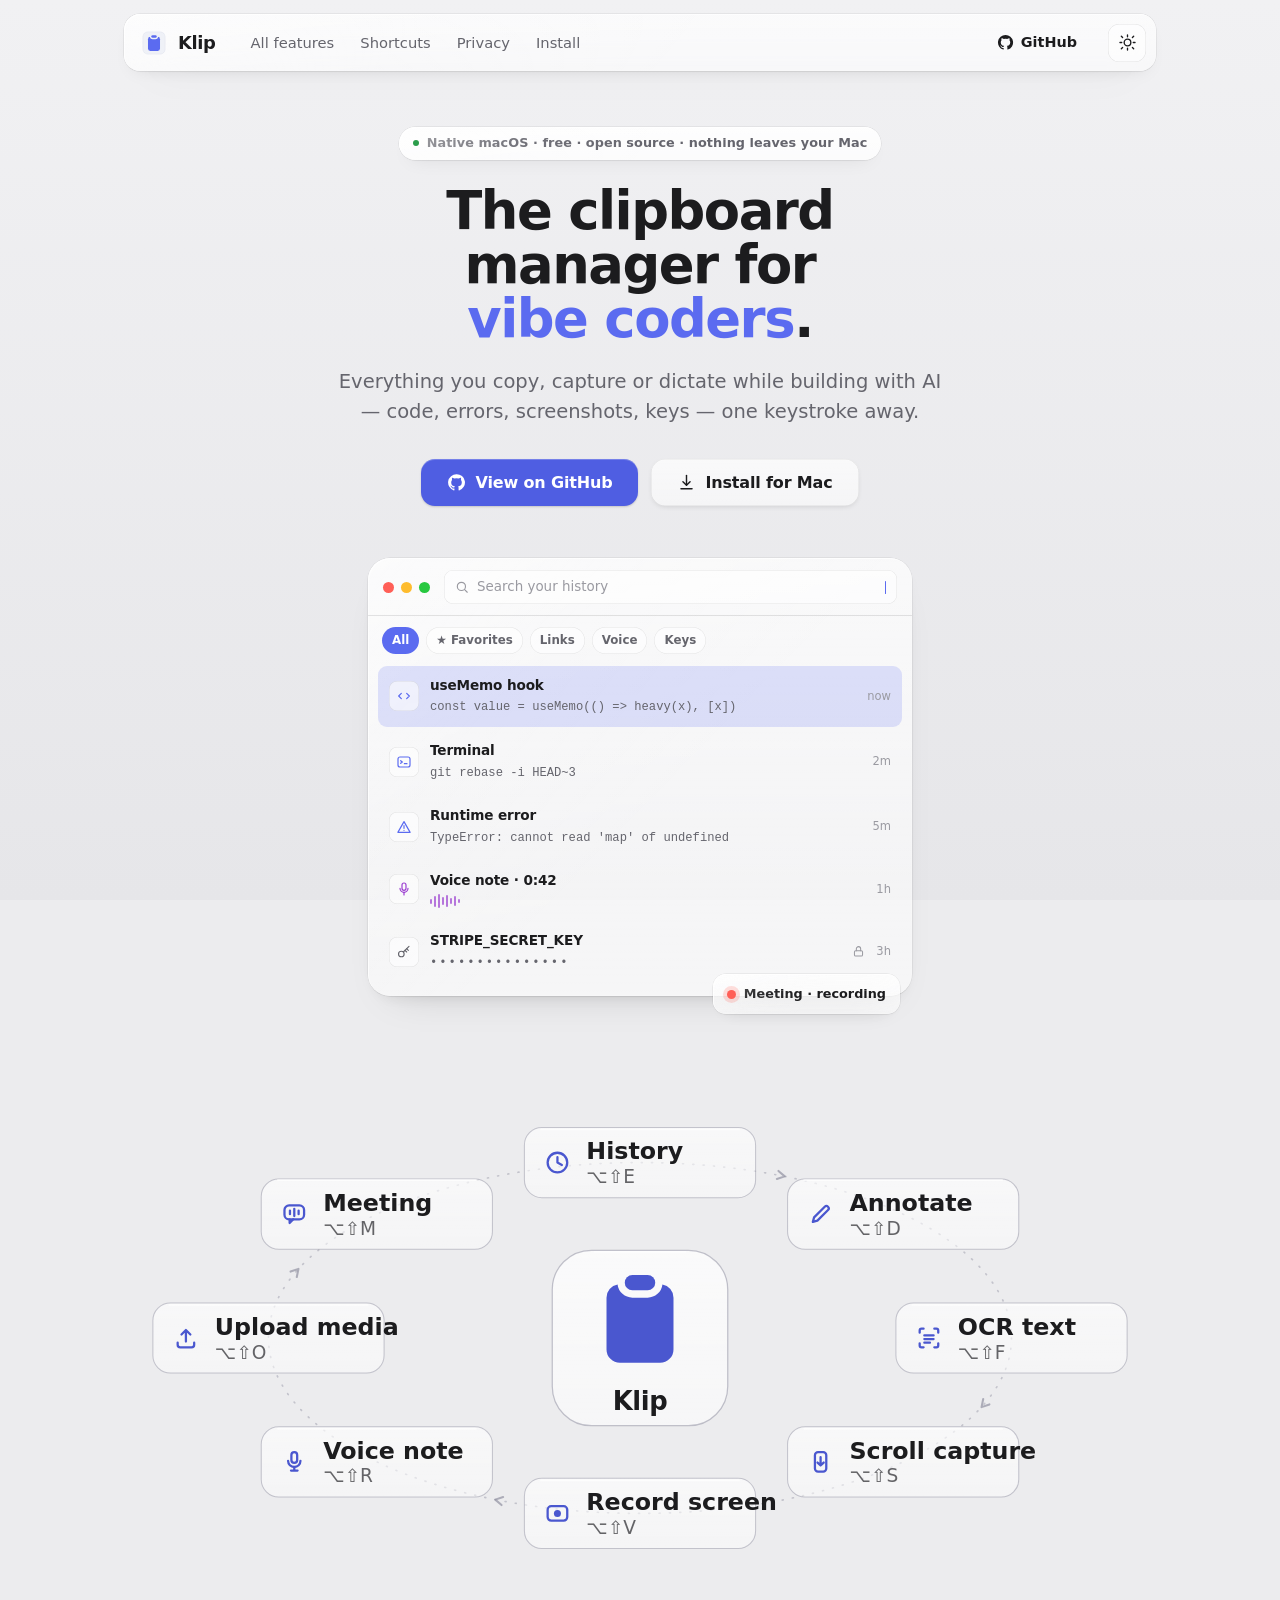
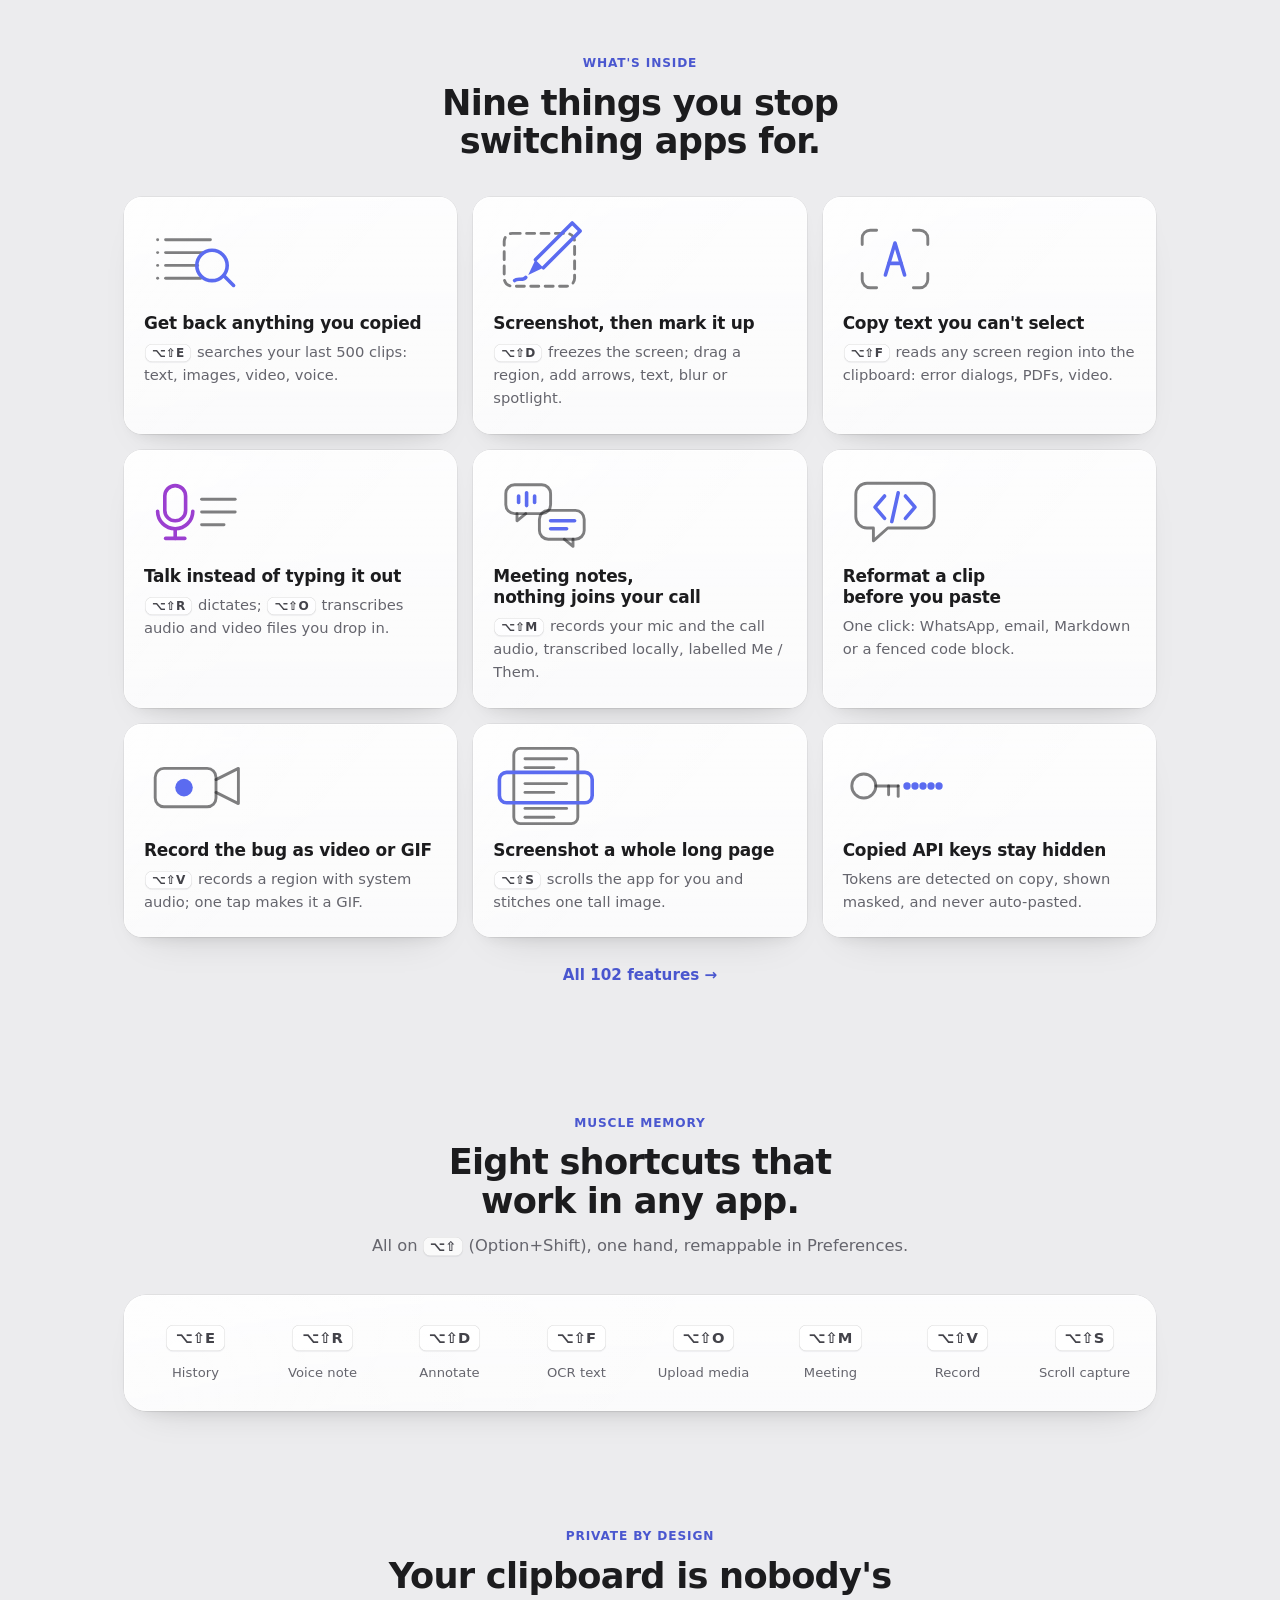
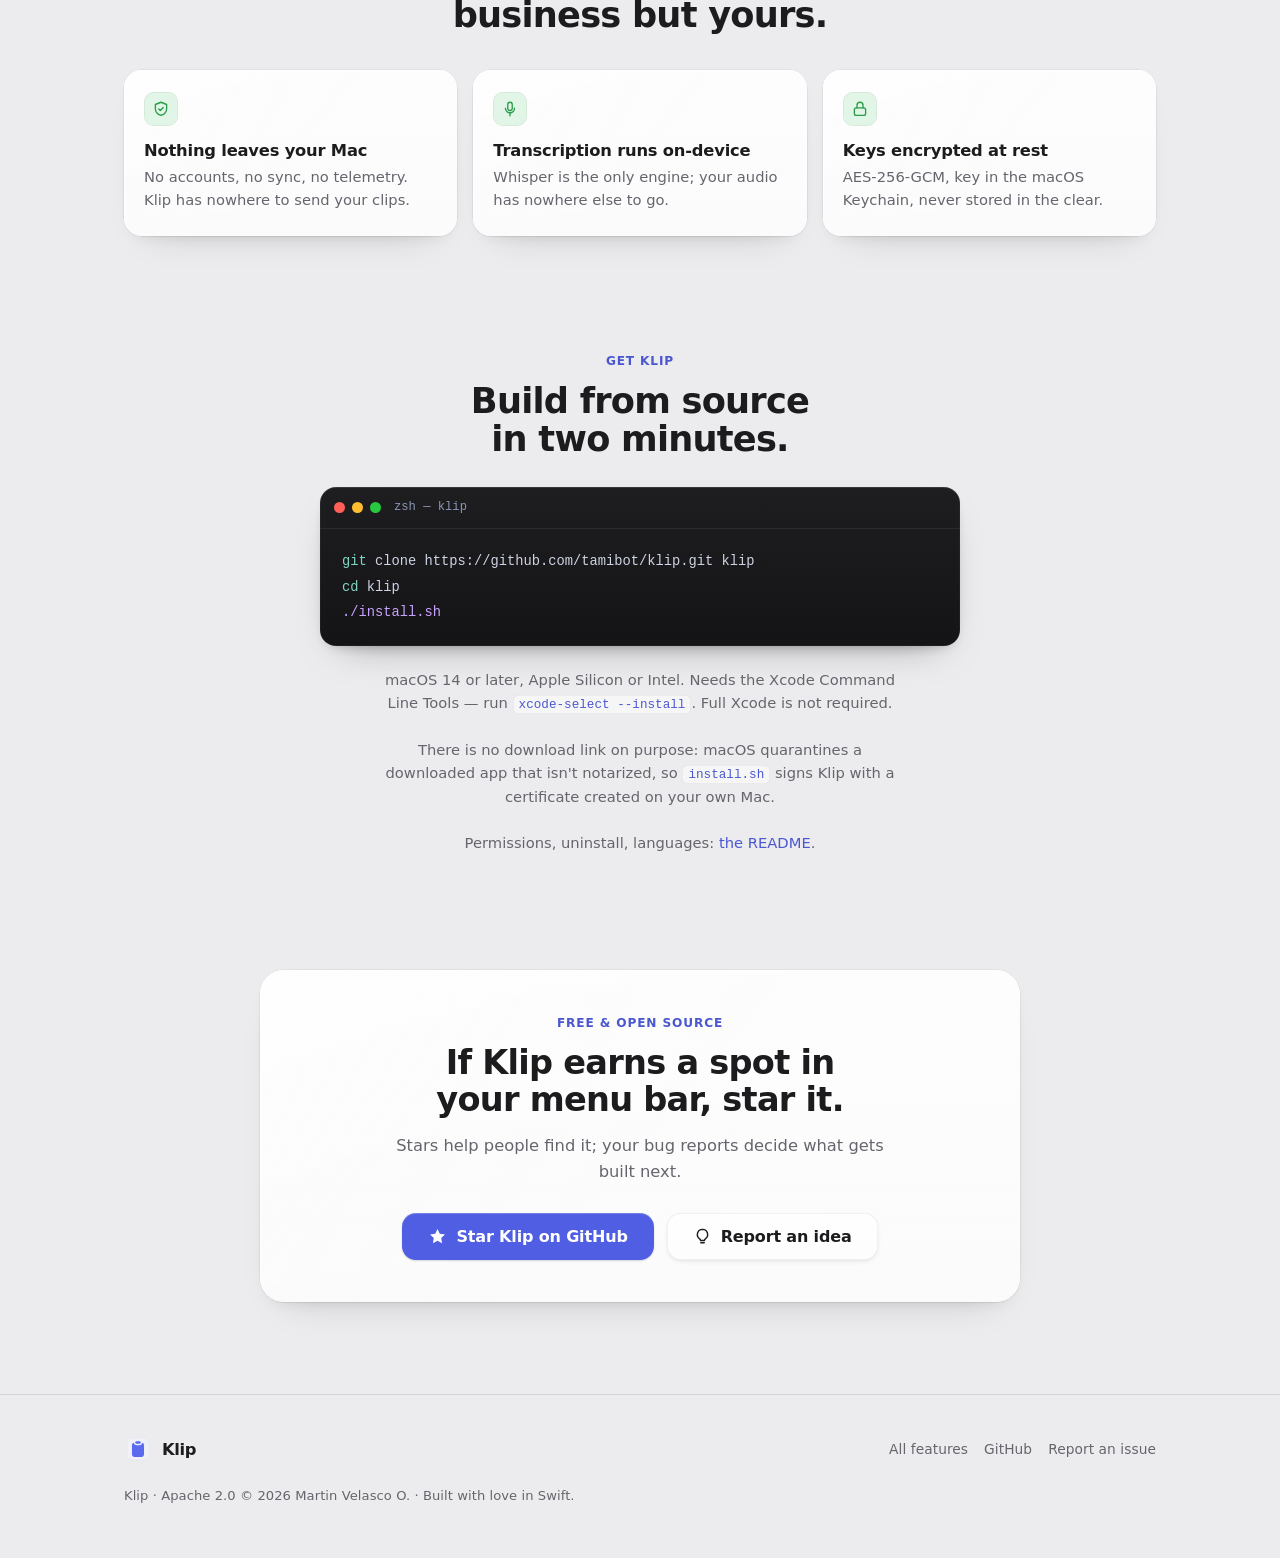
==== commit 91d5edab: "ux(landing): redraw the icons against a blind test, and title every card by its benefit The nine pic" ====
--- a/docs/index.html
+++ b/docs/index.html
@@ -64,9 +64,9 @@
   <!-- ============ HERO ============ -->
   <header class="hero">
     <div class="wrap">
-      <span class="eyebrow glass glass--flat"><span class="dot"></span> Native macOS · Apache 2.0 · nothing leaves your Mac</span>
-      <h1>The clipboard for <span class="grad">vibe coders</span>.</h1>
-      <p class="sub">Everything you copy while building with AI — code, errors, screenshots, prompts and keys — one keystroke away.</p>
+      <span class="eyebrow glass glass--flat"><span class="dot"></span> Native macOS · free · open source · nothing leaves your Mac</span>
+      <h1>The clipboard manager for <span class="grad">vibe coders</span>.</h1>
+      <p class="sub">Everything you copy, capture or dictate while building with AI — code, errors, screenshots, keys — one keystroke away.</p>
       <div class="cta-row">
         <a class="btn btn-primary" href="https://github.com/tamibot/klip" rel="noopener">
           <svg viewBox="0 0 24 24" fill="currentColor" aria-hidden="true"><path d="M12 1.5A10.5 10.5 0 0 0 8.68 22c.52.1.71-.23.71-.5v-1.9c-2.9.64-3.52-1.24-3.52-1.24-.47-1.2-1.16-1.52-1.16-1.52-.95-.65.07-.64.07-.64 1.05.08 1.6 1.08 1.6 1.08.93 1.6 2.45 1.14 3.05.87.09-.68.36-1.14.66-1.4-2.32-.26-4.76-1.16-4.76-5.16 0-1.14.41-2.07 1.08-2.8-.11-.27-.47-1.33.1-2.78 0 0 .88-.28 2.88 1.07a10 10 0 0 1 5.24 0c2-1.35 2.88-1.07 2.88-1.07.57 1.45.21 2.51.1 2.78.67.73 1.08 1.66 1.08 2.8 0 4-2.45 4.9-4.78 5.16.38.32.71.95.71 1.92v2.85c0 .28.19.61.72.5A10.5 10.5 0 0 0 12 1.5Z"/></svg>
@@ -264,62 +264,62 @@
     <div class="wrap">
       <div class="sec-head reveal">
         <p class="sec-kicker">What's inside</p>
-        <h2>Everything the copy-paste loop needs.</h2>
+        <h2>Nine things you stop switching apps for.</h2>
       </div>
       <ul class="grid" role="list">
 
         <li class="feat glass glass--flat reveal">
-          <div class="picto"><svg viewBox="0 0 130 100" fill="none" stroke-width="4.5" stroke-linecap="round" stroke-linejoin="round" aria-hidden="true"><rect class="n" x="22" y="24" width="52" height="44" rx="9"/><path class="n" d="M28 76h40"/><path class="n" d="M34 84h28"/><rect class="a" x="62" y="34" width="50" height="44" rx="9"/><path class="a" d="M74 48h26"/><path class="a" d="M74 58h18"/></svg></div>
-          <h3>Searchable history</h3>
-          <p><kbd>⌥⇧E</kbd> brings back your last 500 clips — text, images, video, voice — with instant search.</p>
-        </li>
-
-        <li class="feat glass glass--flat reveal">
-          <div class="picto"><svg viewBox="0 0 130 100" fill="none" stroke-width="4.5" stroke-linecap="round" stroke-linejoin="round" aria-hidden="true"><rect class="n" x="22" y="16" width="86" height="66" rx="11"/><path class="a" d="M44 66 83 34"/><path class="a" d="M69 37 83 34 77 47"/></svg></div>
-          <h3>Capture &amp; annotate</h3>
-          <p><kbd>⌥⇧D</kbd> freezes the screen; drag a region and mark it up with arrows, text, blur and spotlight.</p>
+          <div class="picto"><svg viewBox="0 0 130 100" fill="none" stroke-width="4.5" stroke-linecap="round" stroke-linejoin="round" aria-hidden="true"><path class="n" d="M17 26h.1"/><path class="n" d="M27 26H83"/><path class="n" d="M17 42h.1"/><path class="n" d="M27 42H73"/><path class="n" d="M17 58h.1"/><path class="n" d="M27 58H67"/><path class="n" d="M17 74h.1"/><path class="n" d="M27 74H71"/><circle class="a" cx="85" cy="58" r="19"/><path class="a" d="M100.5 71.5 112 83"/></svg></div>
+          <h3>Get back anything you copied</h3>
+          <p><kbd>⌥⇧E</kbd> searches your last 500 clips: text, images, video, voice.</p>
+        </li>
+
+        <li class="feat glass glass--flat reveal">
+          <div class="picto"><svg viewBox="0 0 130 100" fill="none" stroke-width="4.5" stroke-linecap="round" stroke-linejoin="round" aria-hidden="true"><rect class="n" x="14" y="18" width="88" height="66" rx="10" stroke-dasharray="10 8"/><path class="af" d="M44 70 53 51 63 61Z"/><path class="a" d="M53 51 99 5l10 10-46 46"/><path class="a" d="M41 73c-4 5-10 0-14 4"/></svg></div>
+          <h3>Screenshot, then mark it up</h3>
+          <p><kbd>⌥⇧D</kbd> freezes the screen; drag a region, add arrows, text, blur or spotlight.</p>
         </li>
 
         <li class="feat glass glass--flat reveal">
           <div class="picto"><svg viewBox="0 0 130 100" fill="none" stroke-width="4.5" stroke-linecap="round" stroke-linejoin="round" aria-hidden="true"><path class="n" d="M24 32v-8a10 10 0 0 1 10-10h8"/><path class="n" d="M88 14h8a10 10 0 0 1 10 10v8"/><path class="n" d="M106 68v8a10 10 0 0 1-10 10h-8"/><path class="n" d="M42 86h-8a10 10 0 0 1-10-10v-8"/><path class="a" d="M53 70 65 30 77 70"/><path class="a" d="M57.5 55.5h15"/></svg></div>
-          <h3>Text recognition</h3>
-          <p><kbd>⌥⇧F</kbd> pulls the text out of any region, on-device, straight to the clipboard.</p>
-        </li>
-
-        <li class="feat glass glass--flat reveal">
-          <div class="picto voice"><svg viewBox="0 0 130 100" fill="none" stroke-width="4.5" stroke-linecap="round" stroke-linejoin="round" aria-hidden="true"><rect class="n" x="28" y="12" width="74" height="76" rx="11"/><path class="n" d="M42 64h46"/><path class="n" d="M42 74h30"/><path class="a" d="M42 33v10"/><path class="a" d="M54 22v32"/><path class="a" d="M65 28v20"/><path class="a" d="M76 20v36"/><path class="a" d="M88 31v14"/></svg></div>
-          <h3>Voice &amp; video → text</h3>
-          <p><kbd>⌥⇧R</kbd> dictates, <kbd>⌥⇧O</kbd> transcribes dropped files — Whisper runs on your Mac.</p>
-        </li>
-
-        <li class="feat glass glass--flat reveal">
-          <div class="picto"><svg viewBox="0 0 130 100" fill="none" stroke-width="4.5" stroke-linecap="round" stroke-linejoin="round" aria-hidden="true"><rect class="n" x="16" y="16" width="56" height="36" rx="11"/><path class="n" d="M30 52v9l11-9"/><rect class="n" x="58" y="48" width="56" height="36" rx="11"/><path class="n" d="M100 84v9l-11-9"/><path class="a" d="M32 30v8"/><path class="a" d="M42 26v16"/><path class="a" d="M52 30v8"/><path class="a" d="M74 62v8"/><path class="a" d="M84 58v16"/><path class="a" d="M94 62v8"/></svg></div>
-          <h3>Meeting notes, no bot</h3>
-          <p><kbd>⌥⇧M</kbd> records your mic and the call audio, transcribed locally and labelled Me / Them.</p>
-        </li>
-
-        <li class="feat glass glass--flat reveal">
-          <div class="picto"><svg viewBox="0 0 130 100" fill="none" stroke-width="4.5" stroke-linecap="round" stroke-linejoin="round" aria-hidden="true"><rect class="n" x="54" y="10" width="56" height="28" rx="12"/><path class="n" d="M98 38v8l-10-8"/><rect class="n" x="18" y="54" width="94" height="30" rx="10"/><path class="a" d="M50 61 42 69 50 77"/><path class="a" d="M74 61 82 69 74 77"/><path class="a" d="M65.5 59 58.5 79"/></svg></div>
-          <h3>Paste-ready, always clean</h3>
-          <p>One click reformats a clip for WhatsApp, email, Markdown or a fenced code block.</p>
-        </li>
-
-        <li class="feat glass glass--flat reveal">
-          <div class="picto"><svg viewBox="0 0 130 100" fill="none" stroke-width="4.5" stroke-linecap="round" stroke-linejoin="round" aria-hidden="true"><rect class="n" x="20" y="16" width="90" height="68" rx="11"/><path class="a" d="M38 42v-4a6 6 0 0 1 6-6h4"/><path class="a" d="M82 32h4a6 6 0 0 1 6 6v4"/><path class="a" d="M92 58v4a6 6 0 0 1-6 6h-4"/><path class="a" d="M48 68h-4a6 6 0 0 1-6-6v-4"/><circle class="af" cx="65" cy="50" r="7"/></svg></div>
-          <h3>Record screen → video/GIF</h3>
-          <p><kbd>⌥⇧V</kbd> records a region with system audio; one tap turns it into a GIF.</p>
-        </li>
-
-        <li class="feat glass glass--flat reveal">
-          <div class="picto"><svg viewBox="0 0 130 100" fill="none" stroke-width="4.5" stroke-linecap="round" stroke-linejoin="round" aria-hidden="true"><rect class="n" x="40" y="8" width="50" height="66" rx="9"/><path class="n" d="M50 22h30"/><path class="n" d="M50 32h30"/><path class="n" d="M50 42h20"/><path class="a" d="M65 52v35"/><path class="a" d="M53 75 65 87 77 75"/></svg></div>
-          <h3>Scrolling capture</h3>
-          <p><kbd>⌥⇧S</kbd> scrolls the page for you and stitches one tall screenshot.</p>
-        </li>
-
-        <li class="feat glass glass--flat reveal">
-          <div class="picto"><svg viewBox="0 0 130 100" fill="none" stroke-width="4.5" stroke-linecap="round" stroke-linejoin="round" aria-hidden="true"><rect class="n" x="26" y="18" width="78" height="64" rx="11"/><path class="n" d="M40 68h.1"/><path class="n" d="M50 68h.1"/><path class="n" d="M80 68h.1"/><path class="n" d="M90 68h.1"/><circle class="a" cx="65" cy="42" r="9.5"/><path class="af" d="M62 50.5h6l4.5 15.5h-15Z"/></svg></div>
-          <h3>Encrypted credentials</h3>
-          <p>Keys and tokens are auto-detected, shown masked, and never auto-pasted.</p>
+          <h3>Copy text you can't select</h3>
+          <p><kbd>⌥⇧F</kbd> reads any screen region into the clipboard: error dialogs, PDFs, video.</p>
+        </li>
+
+        <li class="feat glass glass--flat reveal">
+          <div class="picto voice"><svg viewBox="0 0 130 100" fill="none" stroke-width="4.5" stroke-linecap="round" stroke-linejoin="round" aria-hidden="true"><rect class="a" x="26" y="17" width="26" height="44" rx="13"/><path class="a" d="M17 49a22 22 0 0 0 44 0"/><path class="a" d="M39 71v12"/><path class="a" d="M27 83h24"/><path class="n" d="M72 34h42"/><path class="n" d="M72 50h42"/><path class="n" d="M72 66h28"/></svg></div>
+          <h3>Talk instead of typing it out</h3>
+          <p><kbd>⌥⇧R</kbd> dictates; <kbd>⌥⇧O</kbd> transcribes audio and video files you drop in.</p>
+        </li>
+
+        <li class="feat glass glass--flat reveal">
+          <div class="picto"><svg viewBox="0 0 130 100" fill="none" stroke-width="4.5" stroke-linecap="round" stroke-linejoin="round" aria-hidden="true"><rect class="n" x="16" y="16" width="56" height="36" rx="11"/><path class="n" d="M30 52v9l11-9"/><rect class="n" x="58" y="48" width="56" height="36" rx="11"/><path class="n" d="M100 84v9l-11-9"/><path class="a" d="M32 30v8"/><path class="a" d="M42 26v16"/><path class="a" d="M52 30v8"/><path class="a" d="M72 61h30"/><path class="a" d="M72 71h20"/></svg></div>
+          <h3>Meeting notes, nothing joins your call</h3>
+          <p><kbd>⌥⇧M</kbd> records your mic and the call audio, transcribed locally, labelled Me / Them.</p>
+        </li>
+
+        <li class="feat glass glass--flat reveal">
+          <div class="picto"><svg viewBox="0 0 130 100" fill="none" stroke-width="4.5" stroke-linecap="round" stroke-linejoin="round" aria-hidden="true"><path class="n" d="M30 14h70a14 14 0 0 1 14 14v28a14 14 0 0 1-14 14H56L38 86V70h-8a14 14 0 0 1-14-14V28a14 14 0 0 1 14-14Z"/><path class="a" d="M52 30 40 44l12 14"/><path class="a" d="M78 30l12 14-12 14"/><path class="a" d="M69 26 61 62"/></svg></div>
+          <h3>Reformat a clip before you paste</h3>
+          <p>One click: WhatsApp, email, Markdown or a fenced code block.</p>
+        </li>
+
+        <li class="feat glass glass--flat reveal">
+          <div class="picto"><svg viewBox="0 0 130 100" fill="none" stroke-width="4.5" stroke-linecap="round" stroke-linejoin="round" aria-hidden="true"><rect class="n" x="14" y="28" width="76" height="48" rx="11"/><path class="n" d="M90 42 118 28v44L90 58"/><circle class="af" cx="50" cy="52" r="11"/></svg></div>
+          <h3>Record the bug as video or GIF</h3>
+          <p><kbd>⌥⇧V</kbd> records a region with system audio; one tap makes it a GIF.</p>
+        </li>
+
+        <li class="feat glass glass--flat reveal">
+          <div class="picto"><svg viewBox="0 0 130 100" fill="none" stroke-width="4.5" stroke-linecap="round" stroke-linejoin="round" aria-hidden="true"><rect class="n" x="26" y="3" width="80" height="94" rx="8"/><path class="n" d="M40 16h52"/><path class="n" d="M40 27h36"/><path class="n" d="M40 47h52"/><path class="n" d="M40 58h36"/><path class="n" d="M40 78h52"/><path class="n" d="M40 89h36"/><rect class="a" x="8" y="33" width="116" height="38" rx="9"/></svg></div>
+          <h3>Screenshot a whole long page</h3>
+          <p><kbd>⌥⇧S</kbd> scrolls the app for you and stitches one tall image.</p>
+        </li>
+
+        <li class="feat glass glass--flat reveal">
+          <div class="picto"><svg viewBox="0 0 130 100" fill="none" stroke-width="4.5" stroke-linecap="round" stroke-linejoin="round" aria-hidden="true"><circle class="n" cx="26" cy="50" r="15"/><path class="n" d="M41 50h28"/><path class="n" d="M57 50v11"/><path class="n" d="M69 50v13"/><circle class="af" cx="80" cy="50" r="4.6"/><circle class="af" cx="90" cy="50" r="4.6"/><circle class="af" cx="100" cy="50" r="4.6"/><circle class="af" cx="110" cy="50" r="4.6"/><circle class="af" cx="120" cy="50" r="4.6"/></svg></div>
+          <h3>Copied API keys stay hidden</h3>
+          <p>Tokens are detected on copy, shown masked, and never auto-pasted.</p>
         </li>
 
       </ul>
@@ -332,8 +332,8 @@
     <div class="wrap">
       <div class="sec-head reveal">
         <p class="sec-kicker">Muscle memory</p>
-        <h2>Eight global shortcuts. One hand.</h2>
-        <p>All on <kbd>⌥⇧</kbd> (Option+Shift), all remappable in Preferences.</p>
+        <h2>Eight shortcuts that work in any app.</h2>
+        <p>All on <kbd>⌥⇧</kbd> (Option+Shift), one hand, remappable in Preferences.</p>
       </div>
       <div class="panel glass glass--flat reveal">
         <ul class="sc-grid" role="list">
@@ -366,12 +366,12 @@
         <li class="glass glass--flat reveal">
           <span class="pi"><svg viewBox="0 0 24 24" fill="none" stroke="currentColor" stroke-width="1.8" stroke-linecap="round" stroke-linejoin="round" aria-hidden="true"><rect x="9" y="3" width="6" height="11" rx="3"/><path d="M6 11a6 6 0 0 0 12 0"/><path d="M12 17v4"/></svg></span>
           <b>Transcription runs on-device</b>
-          <span>Whisper is the only engine. Your audio has nowhere else to go either.</span>
+          <span>Whisper is the only engine; your audio has nowhere else to go.</span>
         </li>
         <li class="glass glass--flat reveal">
           <span class="pi"><svg viewBox="0 0 24 24" fill="none" stroke="currentColor" stroke-width="1.8" stroke-linecap="round" stroke-linejoin="round" aria-hidden="true"><rect x="4.5" y="10.5" width="15" height="10" rx="2.5"/><path d="M8 10.5V7a4 4 0 0 1 8 0v3.5"/></svg></span>
           <b>Keys encrypted at rest</b>
-          <span>AES-256-GCM, with the key in the macOS Keychain — never stored in the clear.</span>
+          <span>AES-256-GCM, key in the macOS Keychain, never stored in the clear.</span>
         </li>
       </ul>
     </div>
@@ -390,9 +390,9 @@
 <span class="g">cd</span> klip
 <span class="p">./install.sh</span></pre>
       </div>
-      <p class="note">macOS 14 or later, Apple Silicon or Intel. Needs the Xcode Command Line Tools — <code>xcode-select --install</code> if you don't have them yet. Full Xcode is not required.</p>
-      <p class="note">There is no download link on purpose: an un-notarized <code>.app</code> gets quarantined, so <code>install.sh</code> signs Klip with a certificate it creates locally on your Mac.</p>
-      <p class="note">Permissions, uninstall and language options: <a href="https://github.com/tamibot/klip#readme" rel="noopener">the README</a>.</p>
+      <p class="note">macOS 14 or later, Apple Silicon or Intel. Needs the Xcode Command Line Tools — run <code>xcode-select --install</code>. Full Xcode is not required.</p>
+      <p class="note">There is no download link on purpose: macOS quarantines a downloaded app that isn't notarized, so <code>install.sh</code> signs Klip with a certificate created on your own Mac.</p>
+      <p class="note">Permissions, uninstall, languages: <a href="https://github.com/tamibot/klip#readme" rel="noopener">the README</a>.</p>
     </div>
   </section>
 
@@ -402,7 +402,7 @@
       <div class="gh-card glass glass--flat reveal">
         <p class="sec-kicker">Free &amp; open source</p>
         <h2>If Klip earns a spot in your menu bar, star it.</h2>
-        <p class="lead">Stars help other people find it; your bug reports decide what gets built next.</p>
+        <p class="lead">Stars help people find it; your bug reports decide what gets built next.</p>
         <div class="cta-row">
           <a class="btn btn-primary" href="https://github.com/tamibot/klip" rel="noopener">
             <svg viewBox="0 0 24 24" fill="currentColor" aria-hidden="true"><path d="M12 2.6l2.9 5.88 6.5.94-4.7 4.58 1.1 6.47L12 17.42l-5.8 3.05 1.1-6.47-4.7-4.58 6.5-.94L12 2.6z"/></svg>
--- a/docs/style.css
+++ b/docs/style.css
@@ -360,9 +360,12 @@
 .feat:hover{ transform:translateY(-4px) }
 .feat .picto{ margin-bottom:14px; color:var(--ink) }
 .feat .picto svg{ width:104px; height:80px; display:block }
-.feat .picto .n{ stroke:currentColor; opacity:.52 }      /* neutral tone: the canvas.
-   .52, not .45: at .45 the composited stroke is 2.84:1 on the light card, under the
-   3:1 floor for non-text graphics (WCAG 1.4.11). .52 = 3.46 light / 4.43 dark. */
+.feat .picto .n{ stroke:currentColor; stroke-width:3.6; opacity:.56 }
+   /* neutral tone: the stage, not the actor. 3.6 against the accent's 4.5 so the eye
+      lands on the accent first; opacity .52 → .56 pays back the contrast the thinner
+      stroke costs. Measured off the rendered card: 3.87:1 light / 5.08:1 dark, both
+      clear of the 3:1 floor for non-text graphics (WCAG 1.4.11), and on light the
+      neutral now sits *under* the accent's 4.22:1 — hierarchy, not just taste. */
 .feat .picto .a{ stroke:var(--accent) }                  /* brand tone: the action */
 .feat .picto .af{ fill:var(--accent); stroke:none }
 .feat .picto.voice .a{ stroke:var(--voice) }             /* purple = voice only */
